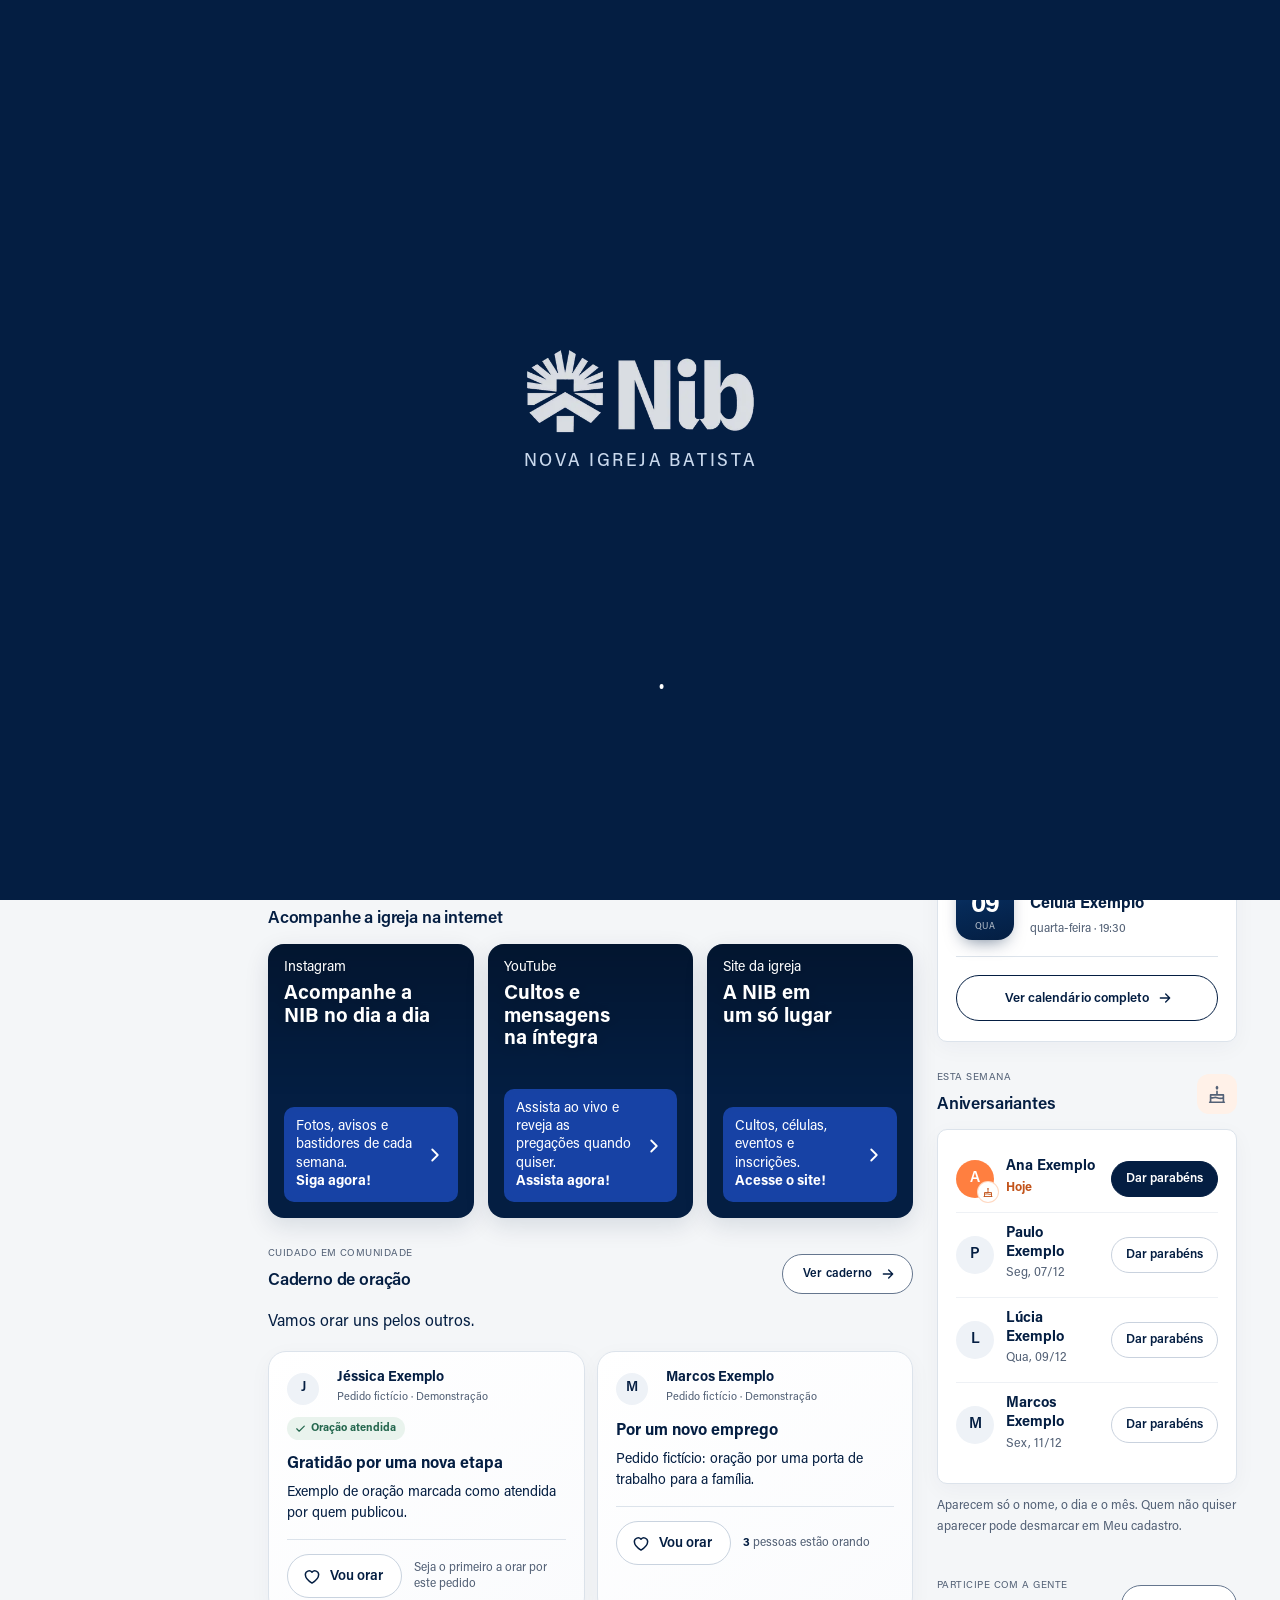
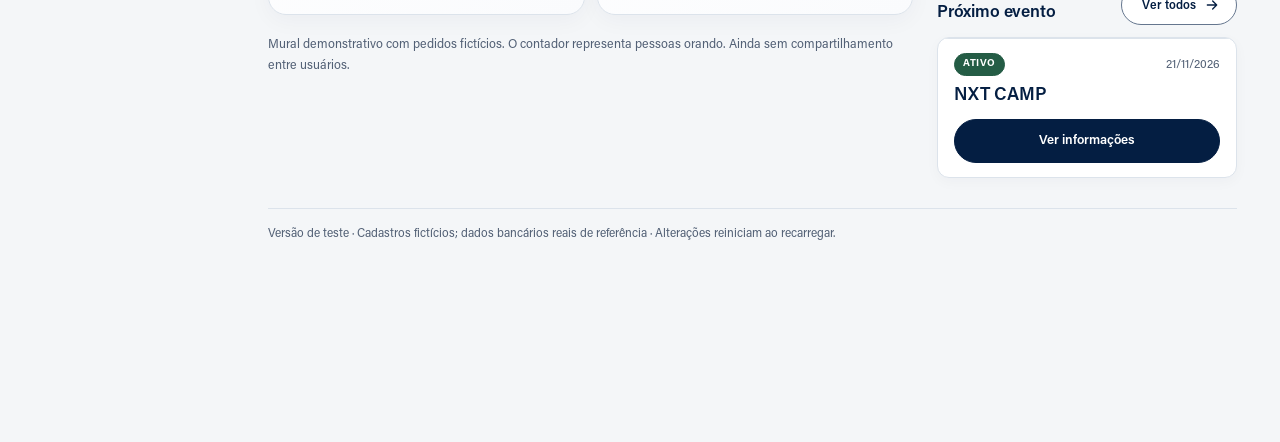
==== aplicativo/index.html @ b8aaffb8 "App v107: popup de aniversário sem rolagem e botão Pular das dicas iniciais Co-Authored-By: Claude O" ====
<!doctype html>
<html lang="pt-BR"><head><meta charset="utf-8"><meta name="viewport" content="width=device-width,initial-scale=1"><meta name="robots" content="noindex,nofollow"><meta name="color-scheme" content="light"><meta name="theme-color" content="#041e42"><link rel="manifest" href="manifest.webmanifest"><link rel="icon" type="image/png" sizes="192x192" href="assets/icons/icon-192.png"><link rel="apple-touch-icon" href="assets/icons/apple-touch-icon.png"><meta name="apple-mobile-web-app-capable" content="yes"><meta name="mobile-web-app-capable" content="yes"><meta name="apple-mobile-web-app-title" content="Nib"><meta name="apple-mobile-web-app-status-bar-style" content="default"><title>Nib · Nova Igreja Batista</title>
<link rel="stylesheet" href="assets/painel-base.css"><link rel="stylesheet" href="assets/resumo-base.css"><link rel="stylesheet" href="assets/refino-mobile-base.css"><link rel="stylesheet" href="assets/layout-mobile-base.css"><link rel="stylesheet" href="assets/navegacao-base.css"><link rel="stylesheet" href="app.css"><link rel="stylesheet" href="install.css"><script src="assets/vendor/qrcode-generator-2.0.4.js" defer></script>
<script src="pix.js" defer></script>
<script src="verses.js" defer></script>
<script src="daily-content.js" defer></script><script src="moderation.js" defer></script><script src="icons.js" defer></script><script src="admin.js" defer></script><script src="site-data.js" defer></script><script src="install.js" defer></script><script src="conta.js" defer></script><script src="app.js" defer></script></head>
<body id="nib-proposta">
<div id="app-splash" class="app-splash" aria-hidden="true"><div class="splash-lockup"><span class="splash-mark"><img class="splash-logo" src="assets/splash-logo.webp" alt="" width="400" height="150"><span class="splash-gleam"><span class="splash-shine"></span></span></span><div class="splash-text"><span class="splash-sub" data-letters>Nova Igreja Batista</span></div></div><svg class="splash-spinner" viewBox="0 0 50 50" aria-hidden="true"><circle cx="25" cy="25" r="20"></circle></svg></div>
<section id="app-auth" class="app-auth" aria-labelledby="auth-title" hidden>
 <div class="auth-hero"><picture><source media="(min-width: 1024px)" srcset="assets/hero-nib.webp" width="2048" height="861"><img class="auth-hero-photo" src="assets/social-instagram.webp" alt="" width="900" height="767"></picture><img class="auth-logo" src="assets/splash-logo-final.webp" alt="Nib" width="400" height="150"><p class="auth-hero-copy"><strong>Nova Igreja Batista</strong><span>A casa de Deus · Ariquemes, RO</span></p></div>
 <div class="auth-sheet">
  <span class="auth-kicker">PLATAFORMA NIB</span>
  <h1 id="auth-title" tabindex="-1">Sua igreja, perto de você.</h1>
  <p class="auth-lead">Entre para acompanhar a agenda, contribuir, encontrar sua célula e orar com a comunidade.</p>
  <div class="auth-tabs" role="tablist" aria-label="Acesso">
   <button type="button" role="tab" id="tab-login" aria-controls="panel-login" aria-selected="true">Entrar</button>
   <button type="button" role="tab" id="tab-signup" aria-controls="panel-signup" aria-selected="false" tabindex="-1">Criar cadastro</button>
  </div>
  <form id="panel-login" class="auth-form" role="tabpanel" aria-labelledby="tab-login" novalidate>
   <label for="login-id">E-mail ou celular</label>
   <input id="login-id" name="login" type="text" inputmode="email" autocomplete="off" placeholder="Seu e-mail ou celular com DDD" aria-required="true">
   <label for="login-pass">Senha</label>
   <div class="auth-pass"><input id="login-pass" name="senha" type="password" autocomplete="off" aria-required="true"><button type="button" class="auth-eye" data-toggle-pass="login-pass" aria-label="Mostrar senha" aria-pressed="false"><svg viewBox="0 0 24 24" fill="none" stroke="currentColor" stroke-width="1.8" stroke-linecap="round" stroke-linejoin="round" aria-hidden="true"><path d="M2 12s3.6-7 10-7 10 7 10 7-3.6 7-10 7S2 12 2 12Z"/><circle cx="12" cy="12" r="3"/></svg></button></div>
   <button type="button" class="auth-link" id="auth-forgot">Esqueci minha senha</button>
   <p class="auth-error" id="login-error" role="alert"></p>
   <button type="submit" class="auth-primary">Entrar</button>
   <div class="auth-or"><span>ou</span></div>
   <button type="button" class="auth-secondary auth-face" id="auth-face"><svg class="face-icon" viewBox="0 0 48 48" fill="none" stroke="currentColor" stroke-width="2.6" stroke-linecap="round" stroke-linejoin="round" aria-hidden="true"><path class="face-corners" d="M6 16V11a5 5 0 0 1 5-5h5 M32 6h5a5 5 0 0 1 5 5v5 M42 32v5a5 5 0 0 1-5 5h-5 M16 42h-5a5 5 0 0 1-5-5v-5"/><path class="face-features" d="M17 18v3 M31 18v3 M24 18v8h-2 M18 32c3.5 3 8.5 3 12 0"/></svg><span>Entrar com Face ID</span></button>
   <button type="button" class="auth-secondary auth-code" id="auth-code">Receber código pelo WhatsApp</button>
  </form>
  <form id="panel-signup" class="auth-form" role="tabpanel" aria-labelledby="tab-signup" novalidate hidden>
   <label for="signup-name">Nome completo</label>
   <input id="signup-name" name="nome" type="text" autocomplete="off" aria-required="true">
   <fieldset class="auth-choice"><legend>Tratamento no app</legend>
    <label><input type="radio" name="sexo" value="f" checked><span>Feminino</span></label>
    <label><input type="radio" name="sexo" value="m"><span>Masculino</span></label>
   </fieldset>
   <label for="signup-phone">Celular com WhatsApp</label>
   <input id="signup-phone" name="celular" type="tel" inputmode="tel" autocomplete="off" placeholder="(69) 9 9999-9999" aria-required="true">
   <label for="signup-email">E-mail</label>
   <input id="signup-email" name="email" type="email" inputmode="email" autocomplete="off" aria-required="true">
   <fieldset class="auth-choice"><legend>Você já faz parte da NIB?</legend>
    <label><input type="radio" name="vinculo" value="membro" checked><span>Membro</span></label>
    <label><input type="radio" name="vinculo" value="frequento"><span>Frequento</span></label>
    <label><input type="radio" name="vinculo" value="visitante"><span>Conhecendo</span></label>
   </fieldset>
   <fieldset class="auth-choice"><legend>Você participa de uma célula?</legend>
    <label><input type="radio" name="tem_celula" value="sim"><span>Sim</span></label>
    <label><input type="radio" name="tem_celula" value="nao" checked><span>Ainda não</span></label>
   </fieldset>
   <div id="signup-cell-wrap" hidden><label for="signup-cell">Qual célula?</label><select id="signup-cell" name="celula" class="auth-select"><option value="">Escolha sua célula</option></select></div>
   <label for="signup-pass">Crie uma senha</label>
   <div class="auth-pass"><input id="signup-pass" name="senha" type="password" autocomplete="off" minlength="8" aria-describedby="signup-pass-hint" aria-required="true"><button type="button" class="auth-eye" data-toggle-pass="signup-pass" aria-label="Mostrar senha" aria-pressed="false"><svg viewBox="0 0 24 24" fill="none" stroke="currentColor" stroke-width="1.8" stroke-linecap="round" stroke-linejoin="round" aria-hidden="true"><path d="M2 12s3.6-7 10-7 10 7 10 7-3.6 7-10 7S2 12 2 12Z"/><circle cx="12" cy="12" r="3"/></svg></button></div>
   <ul class="pass-rules" id="signup-pass-hint" aria-label="A senha precisa ter"><li data-rule="len">Pelo menos 8 caracteres</li><li data-rule="upper">Uma letra maiúscula</li><li data-rule="lower">Uma letra minúscula</li><li data-rule="digit">Um número</li><li data-rule="symbol">Um símbolo, como ! @ # ou $</li></ul>
   <label for="signup-pass2">Repita a senha</label>
   <div class="auth-pass"><input id="signup-pass2" name="senha2" type="password" autocomplete="off" aria-describedby="signup-pass2-hint" aria-required="true"><button type="button" class="auth-eye" data-toggle-pass="signup-pass2" aria-label="Mostrar senha" aria-pressed="false"><svg viewBox="0 0 24 24" fill="none" stroke="currentColor" stroke-width="1.8" stroke-linecap="round" stroke-linejoin="round" aria-hidden="true"><path d="M2 12s3.6-7 10-7 10 7 10 7-3.6 7-10 7S2 12 2 12Z"/><circle cx="12" cy="12" r="3"/></svg></button></div>
   <small class="auth-hint pass-match" id="signup-pass2-hint" aria-live="polite"></small>
   <label class="auth-consent"><input type="checkbox" id="signup-consent" aria-required="true"><span>Li e aceito a <a href="https://novaigrejabatista.com.br/privacidade.html" target="_blank" rel="noopener noreferrer">política de privacidade</a> da igreja.</span></label>
   <p class="auth-error" id="signup-error" role="alert"></p>
   <button type="submit" class="auth-primary">Criar cadastro</button>
  </form>
  <p class="auth-test">Versão de teste: nada do que você digitar é enviado ou guardado. Use dados fictícios.</p>
  <nav class="auth-links" aria-label="Saiba mais"><a href="conheca.html">Conheça o aplicativo</a><button type="button" data-install="1" data-install-show hidden>Instalar no celular</button><a href="https://novaigrejabatista.com.br/" target="_blank" rel="noopener">Site da igreja</a></nav>
 </div>
</section>
<div id="face-offer" class="face-offer" role="dialog" aria-modal="true" aria-labelledby="face-offer-title" hidden><div class="face-offer-sheet"><span class="face-offer-icon"><svg class="face-icon" viewBox="0 0 48 48" fill="none" stroke="currentColor" stroke-width="2.6" stroke-linecap="round" stroke-linejoin="round" aria-hidden="true"><path class="face-corners" d="M6 16V11a5 5 0 0 1 5-5h5 M32 6h5a5 5 0 0 1 5 5v5 M42 32v5a5 5 0 0 1-5 5h-5 M16 42h-5a5 5 0 0 1-5-5v-5"/><path class="face-features" d="M17 18v3 M31 18v3 M24 18v8h-2 M18 32c3.5 3 8.5 3 12 0"/></svg></span><h2 id="face-offer-title">Entrar com Face ID nas próximas vezes?</h2><p>Você entra só olhando para o celular, sem digitar a senha. Seu rosto fica apenas no aparelho: a igreja não recebe nenhuma imagem.</p><button type="button" class="auth-primary" id="face-enable">Ativar Face ID</button><button type="button" class="auth-link face-later" id="face-later">Agora não</button><small class="auth-test">Simulação nesta versão de teste.</small></div></div>
<div id="face-scan" class="face-scan" role="status" aria-live="polite" hidden><div class="face-scan-card"><span class="face-scan-icon"><svg class="face-icon" viewBox="0 0 48 48" fill="none" stroke="currentColor" stroke-width="2.6" stroke-linecap="round" stroke-linejoin="round" aria-hidden="true"><path class="face-corners" d="M6 16V11a5 5 0 0 1 5-5h5 M32 6h5a5 5 0 0 1 5 5v5 M42 32v5a5 5 0 0 1-5 5h-5 M16 42h-5a5 5 0 0 1-5-5v-5"/><path class="face-features" d="M17 18v3 M31 18v3 M24 18v8h-2 M18 32c3.5 3 8.5 3 12 0"/></svg><svg class="face-check" viewBox="0 0 48 48" fill="none" stroke="currentColor" stroke-width="3" stroke-linecap="round" stroke-linejoin="round" aria-hidden="true"><circle cx="24" cy="24" r="19"/><path d="m15.5 24.5 6 6 11-12"/></svg></span><span class="face-scan-text">Face ID</span></div></div>
<div id="app-enter" class="app-enter" aria-hidden="true" hidden><span class="enter-halo"></span><span class="enter-mark"><img class="enter-brasao" src="assets/brasao-branco.webp" alt="" width="271" height="293"><span class="enter-shine"></span></span></div>
<section id="app-onboarding" class="app-onboarding" aria-roledescription="apresentação" aria-label="Conheça o aplicativo" hidden>
 <button type="button" class="onb-skip" id="onb-skip" aria-label="Pular a apresentação e não mostrar novamente"><span>Pular</span><svg viewBox="0 0 24 24" fill="none" stroke="currentColor" stroke-width="2.2" stroke-linecap="round" stroke-linejoin="round" aria-hidden="true"><path d="m9 6 6 6-6 6"/></svg></button>
 <div class="onb-track" id="onb-track">
  <article class="onb-slide" aria-label="1 de 4"><div class="onb-media"><img src="assets/social-instagram.webp" alt="" width="900" height="767"><span class="onb-badge" aria-hidden="true"><svg viewBox="0 0 24 24" fill="none" stroke="currentColor" stroke-width="1.8" stroke-linecap="round" stroke-linejoin="round"><path d="M3 10.5 12 3l9 7.5V21H3z"/><path d="M9 21v-6h6v6"/></svg></span></div><div class="onb-copy"><span class="onb-step">Boas-vindas, <b data-member-first>Jéssica</b></span><h2>Sua igreja na palma da mão</h2><p>Na inicial você encontra a palavra do dia, a agenda e os atalhos para tudo o que precisa.</p></div></article>
  <article class="onb-slide" aria-label="2 de 4"><div class="onb-media"><img src="assets/social-youtube.webp" alt="" width="900" height="767"><span class="onb-badge" aria-hidden="true"><svg viewBox="0 0 24 24" fill="none" stroke="currentColor" stroke-width="1.8" stroke-linecap="round" stroke-linejoin="round"><rect x="3" y="4.5" width="18" height="16" rx="2"/><path d="M3 9.5h18M8 2.5v4M16 2.5v4"/></svg></span></div><div class="onb-copy"><span class="onb-step">Agenda e eventos</span><h2>Nunca perca um encontro</h2><p>Veja cultos, escola bíblica e eventos no calendário e veja as inscrições abertas.</p></div></article>
  <article class="onb-slide" aria-label="3 de 4"><div class="onb-media"><img src="assets/hero-nib.webp" alt="" width="2048" height="861"><span class="onb-badge" aria-hidden="true"><svg viewBox="0 0 24 24" fill="none" stroke="currentColor" stroke-width="1.8" stroke-linecap="round" stroke-linejoin="round"><path d="M12 20.5s-7.5-4.6-9.2-9.6C1.6 7.2 4 4 7.3 4c2 0 3.5 1.1 4.7 2.7C13.2 5.1 14.7 4 16.7 4 20 4 22.4 7.2 21.2 10.9c-1.7 5-9.2 9.6-9.2 9.6Z"/></svg></span></div><div class="onb-copy"><span class="onb-step">Generosidade</span><h2>Contribua com praticidade</h2><p>Dízimos e ofertas com os dados oficiais da igreja, sempre à mão quando você precisar.</p></div></article>
  <article class="onb-slide" aria-label="4 de 4"><div class="onb-media"><img src="assets/social-site.webp" alt="" width="900" height="767"><span class="onb-badge" aria-hidden="true"><svg viewBox="0 0 24 24" fill="none" stroke="currentColor" stroke-width="1.8" stroke-linecap="round" stroke-linejoin="round"><circle cx="9" cy="8" r="3.2"/><circle cx="17" cy="9.5" r="2.5"/><path d="M3 20c.6-3.4 3-5.5 6-5.5s5.4 2.1 6 5.5M15 15.2c2.6-.4 5 1.3 6 4.8"/></svg></span></div><div class="onb-copy"><span class="onb-step">Células</span><h2>Caminhe em comunidade</h2><p>Encontre uma célula perto de você e fale com o líder pelo WhatsApp.</p></div></article>
 </div>
 <div class="onb-footer"><div class="onb-dots" id="onb-dots" aria-hidden="true"><span class="is-active"></span><span></span><span></span><span></span></div><button type="button" class="auth-primary onb-next" id="onb-next">Próximo</button></div>
</section>
<header><a class="brand" href="#inicio" data-view="inicio"><img class="brand-logo" src="assets/logo.svg" alt="Nova Igreja Batista" width="100" height="42"><span>Nova Igreja Batista<time id="header-date" class="header-date"></time></span></a><div class="header-right"><span class="workspace" id="account">Jéssica Exemplo · Membro</span><details class="test-options"><summary class="site-link"><span class="test-label-desktop">Versão de teste</span><span class="test-label-mobile">Teste</span></summary><div class="test-options-panel"><strong>Ambiente demonstrativo</strong><p>Cadastros fictícios. Dados bancários públicos da igreja são reais e aparecem identificados. Sem inscrições ou pagamentos pelo aplicativo.</p><label for="demo-context">Testar experiência</label><select id="demo-context" autocomplete="off"><option value="membro">Membro</option><option value="secretaria">Secretaria da igreja</option><option value="pastoral">Liderança Pastoral</option><option value="tesouraria">Tesouraria</option></select><p class="note">Este seletor não é autenticação ou controle de acesso.</p><label class="test-toggle"><input type="checkbox" id="simulate-service"> Simular dia de culto (check-in aberto)</label><label class="test-toggle"><input type="checkbox" id="simulate-birthday"> Simular meu aniversário</label><button type="button" class="site-link replay-flow" id="replay-flow">Ver login e orientação de novo</button></div></details></div><div class="mobile-header-actions"><button type="button" class="header-icon" id="header-notices" aria-haspopup="dialog" aria-controls="notices-dialog" aria-label="Avisos da igreja"><svg viewBox="0 0 24 24" fill="none" stroke="currentColor" stroke-width="1.8" stroke-linecap="round" stroke-linejoin="round" aria-hidden="true"><path d="M18 8a6 6 0 0 0-12 0c0 7-3 7-3 9h18c0-2-3-2-3-9 M10 21h4"/></svg></button><button type="button" id="header-menu" class="header-icon" aria-label="Abrir menu" aria-controls="mobile-drawer" aria-expanded="false"><svg viewBox="0 0 24 24" fill="none" stroke="currentColor" stroke-width="1.8" stroke-linecap="round" aria-hidden="true"><path d="M4 6h16 M4 12h16 M4 18h16"/></svg></button></div></header>
<dialog id="mobile-drawer" aria-labelledby="drawer-title"><div class="drawer-heading"><div class="menu-brand"><img src="assets/logo.svg" alt="Nova Igreja Batista" width="72" height="34"><div><h2 id="drawer-title">Menu</h2><p>Sua conta e sua vida na igreja</p></div></div><button type="button" id="drawer-close" aria-label="Fechar menu"><svg class="back-arrow" viewBox="0 0 24 24" fill="none" stroke="currentColor" stroke-width="2" stroke-linecap="round" stroke-linejoin="round" aria-hidden="true"><path d="M19 12H5 M11 6l-6 6 6 6"/></svg><span>Voltar</span></button></div><div id="menu-profile"></div><nav id="mobile-navigation" aria-label="Navegação no celular"></nav><button type="button" class="logout-btn" data-logout="1"><svg viewBox="0 0 24 24" fill="none" stroke="currentColor" stroke-width="1.8" stroke-linecap="round" stroke-linejoin="round" aria-hidden="true"><path d="M15 4h3a2 2 0 0 1 2 2v12a2 2 0 0 1-2 2h-3 M10 16l-4-4 4-4 M6 12h10"/></svg><span>Sair da conta</span></button><div class="drawer-test"><label for="demo-context-mobile">Experiência de teste</label><select id="demo-context-mobile"><option value="membro">Membro</option><option value="secretaria">Secretaria da igreja</option><option value="pastoral">Liderança Pastoral</option><option value="tesouraria">Tesouraria</option></select><label class="test-toggle"><input type="checkbox" id="simulate-birthday-mobile"> Simular meu aniversário</label><p>Perfis demonstrativos, sem autenticação real.</p></div></dialog>
<div class="layout"><aside><button class="nib-sidebar-toggle" id="sidebar-toggle" type="button" aria-controls="navigation" aria-expanded="true" aria-label="Recolher menu lateral"></button><div class="sidebar-label">PLATAFORMA NIB</div><nav id="navigation" aria-label="Navegação principal"></nav><p class="aside-note">Um só lugar para caminhar com a sua igreja.</p><div class="sidebar-bottom"><span>Nova Igreja Batista</span><small>Aplicativo em desenvolvimento</small></div><button type="button" class="logout-btn is-side" data-logout="1"><svg viewBox="0 0 24 24" fill="none" stroke="currentColor" stroke-width="1.8" stroke-linecap="round" stroke-linejoin="round" aria-hidden="true"><path d="M15 4h3a2 2 0 0 1 2 2v12a2 2 0 0 1-2 2h-3 M10 16l-4-4 4-4 M6 12h10"/></svg><span>Sair da conta</span></button></aside>
<main id="main"><nav class="mobile-backbar" id="mobile-return" aria-label="Retornar" hidden><a id="mobile-back" data-back href="#inicio"><svg class="back-arrow" viewBox="0 0 24 24" fill="none" stroke="currentColor" stroke-width="2" stroke-linecap="round" stroke-linejoin="round" aria-hidden="true"><path d="M19 12H5 M11 6l-6 6 6 6"/></svg><span>Voltar</span></a></nav><span class="eyebrow" id="eyebrow">BOAS-VINDAS</span><h1 id="heading" tabindex="-1">Sua igreja, perto de você.</h1><p class="lead" id="description">Seu cadastro, encontros e próximos passos na comunidade.</p><div id="content"></div><p id="feedback" class="message" role="status" aria-live="polite" aria-atomic="true"></p><p id="sr-status" class="sr-only" role="status" aria-live="polite" aria-atomic="true"></p><p class="preview-note">Versão de teste · Cadastros fictícios; dados bancários reais de referência · Alterações reiniciam ao recarregar.</p></main></div><nav id="bottom-nav" class="bottom-bar" aria-label="Acessos do membro" hidden></nav><dialog id="notices-dialog" aria-labelledby="notices-title"><div class="popup-heading"><span class="popup-kicker">PLATAFORMA NIB</span><button type="button" id="notices-close" class="popup-close" aria-label="Fechar notificações"><svg viewBox="0 0 24 24" fill="none" stroke="currentColor" stroke-width="1.8" stroke-linecap="round" aria-hidden="true"><path d="m6 6 12 12 M18 6 6 18"/></svg></button><h2 id="notices-title">Notificações</h2><p>Avisos da igreja e o que acontece com os seus pedidos.</p></div><div class="notices-empty"><div class="notices-symbol" aria-hidden="true"><svg viewBox="0 0 24 24" fill="none" stroke="currentColor" stroke-width="1.8" stroke-linecap="round" stroke-linejoin="round"><path d="M18 8a6 6 0 0 0-12 0c0 7-3 7-3 9h18c0-2-3-2-3-9 M10 21h4"/></svg></div><h3>Tudo em dia por aqui</h3><p>Quando a igreja publicar um aviso ou responder a um pedido seu, ele aparece aqui.</p></div><div class="popup-actions"><button type="button" data-view="informacoes">Ver informações da igreja</button></div></dialog></body></html>
---- aplicativo/assets/painel-base.css ----
:root{--navy:#041e42;--ivory:#f5f3eb;--muted:#69778a;--line:#dce2e8;--orange:#e96839;--green:#24674e}*{box-sizing:border-box}body{margin:0;color:var(--navy);background:#f4f6f8;font:15px/1.55 system-ui,-apple-system,Segoe UI,sans-serif}a{color:inherit;text-underline-offset:4px}header{background:var(--navy);color:white;padding:22px 5%;display:flex;justify-content:space-between;gap:20px;align-items:center}header>a{font-size:14px;text-decoration:none}.brand{display:flex;align-items:center;gap:16px;font-weight:650;font-size:19px}.brand small{display:block;font-size:11px;font-weight:400;opacity:.7}.mark{border:1px solid #ffffff60;border-radius:12px;padding:9px;font-weight:800;letter-spacing:-2px}.layout{display:grid;grid-template-columns:230px minmax(0,1fr);max-width:1560px;margin:auto;min-height:80vh}aside{padding:38px 22px;border-right:1px solid var(--line)}nav a{text-decoration:none}aside nav{display:grid;gap:7px;margin-top:20px}aside nav a{padding:12px;border-radius:9px;font-size:14px}aside nav a:hover,aside nav a.selected{background:#e3e9f0}.eyebrow{font-size:10px;letter-spacing:.18em;font-weight:800;color:var(--orange)}.aside-note{color:var(--muted);font-size:12px;margin:45px 12px 20px}.quiet{border:0;background:none;color:var(--muted);padding:12px;cursor:pointer}main{padding:35px 5% 60px;min-width:0}.breadcrumb{color:var(--muted);font-size:12px;margin-bottom:30px}.breadcrumb a{text-decoration:none}h1{font-size:clamp(27px,3vw,39px);line-height:1.15;letter-spacing:-.04em;margin:10px 0 15px}h2{font-size:20px;letter-spacing:-.02em;margin:16px 0 10px}.lead{color:var(--muted);max-width:640px;margin-bottom:33px}.cards{display:grid;grid-template-columns:repeat(auto-fit,minmax(min(100%,260px),1fr));gap:19px}.event,.panel,.registration{background:white;border:1px solid var(--line);border-radius:17px;padding:25px}.event{display:flex;flex-direction:column;border-top:4px solid var(--navy)}.event p{color:var(--muted);font-size:14px;flex:1}.event-top{display:flex;justify-content:space-between;align-items:center;gap:8px}.tag{display:inline-block;font-size:10px;text-transform:uppercase;letter-spacing:.06em;background:#fff1e8;color:#93502b;border-radius:20px;padding:5px 9px;font-weight:700}.tag.ok{color:var(--green);background:#e6f3ec}.event-date{font-size:11px;color:var(--muted)}.button{display:inline-flex;justify-content:center;align-items:center;text-align:center;gap:6px;min-height:43px;padding:10px 15px;border:1px solid var(--line);border-radius:9px;background:white;color:var(--navy);font:600 13px/1.4 system-ui;text-decoration:none;cursor:pointer}.button:hover{background:var(--ivory)}.primary{background:var(--navy);color:white;border-color:var(--navy)}.primary:hover{background:#123962}.event .button{align-self:flex-start;margin-top:15px}.note{color:var(--muted);font-size:12px;margin-top:24px}.panel{margin-top:24px}.login{max-width:470px}.login p{color:var(--muted)}label{display:block;font-size:13px;margin:15px 0 7px}input,select{width:100%;min-height:44px;border:1px solid #b9c5d1;border-radius:8px;background:white;padding:10px;font:inherit;color:var(--navy)}input:focus,select:focus,button:focus-visible,a:focus-visible{outline:3px solid #8cb7dc;outline-offset:2px}input[type=checkbox]{width:auto;min-height:0}.login button{width:100%;margin-top:20px}.title-row{display:flex;align-items:center;justify-content:space-between;gap:20px;flex-wrap:wrap}.stats{display:grid;grid-template-columns:repeat(4,minmax(0,1fr));gap:12px;margin:25px 0}.stats>div{padding:20px 14px;background:#fff;border:1px solid var(--line);border-radius:12px;min-width:0}.stats strong{display:block;font-size:clamp(20px,2.1vw,30px);letter-spacing:-.05em;overflow-wrap:anywhere}.stats span{font-size:12px;color:var(--muted)}.tabs{display:flex;gap:20px;flex-wrap:wrap;border-bottom:1px solid var(--line);margin:30px 0 25px}.tabs a{padding:10px 0;font-size:13px}.tabs .selected{border-bottom:3px solid var(--orange);font-weight:700}.search{display:flex;gap:10px;flex-wrap:wrap}.search input{flex:1;min-width:180px}.search select{width:auto;max-width:100%}.registrations{display:grid;gap:13px}.registration{display:grid;grid-template-columns:minmax(0,1.2fr) minmax(0,1fr) minmax(0,1fr);gap:20px;font-size:13px;overflow-wrap:anywhere}.registration h2{font-size:19px;margin:8px 0}.registration p{margin:7px 0}.protocol{font-size:11px;letter-spacing:.04em;color:var(--muted)}.payment strong{font-size:20px}.actions form{margin:0}.actions details{margin-top:18px}.actions summary,.password summary{cursor:pointer;font-size:12px}.delete{border-top:1px solid var(--line);padding-top:10px}.delete label{font-size:11px}.danger{color:#9a352e;border-color:#d9afa9}.password{max-width:550px}.password button{margin-top:15px}dt{color:var(--muted);margin-top:10px}dd{margin:0}.message{padding:15px;border-radius:10px;background:#fff0ec;border:1px solid #e8b5a8;color:#863d30}.success{background:#e9f5ef;border-color:#a7d6be;color:var(--green)}.empty{padding:30px;color:var(--muted);border:1px dashed var(--line);border-radius:14px}footer{padding:22px;text-align:center;font-size:11px;color:var(--muted);border-top:1px solid var(--line)}.sr-only{position:absolute;width:1px;height:1px;overflow:hidden;clip:rect(0,0,0,0)}@media(max-width:900px){.layout{grid-template-columns:1fr}aside{padding:18px 5%;border-right:0;border-bottom:1px solid var(--line)}aside>.eyebrow,.aside-note{display:none}aside nav{display:flex;flex-wrap:wrap;margin:0;gap:4px}aside nav a{font-size:12px;padding:9px}aside form{margin-top:6px}.quiet{font-size:11px;padding:4px 9px}.registration{grid-template-columns:1fr 1fr}.actions{grid-column:1/-1}.stats{grid-template-columns:repeat(2,minmax(0,1fr))}}@media(max-width:520px){header{padding:17px 5%}.brand{font-size:16px;gap:10px}header>a:last-child{font-size:11px}main{padding-top:22px}.registration{grid-template-columns:1fr;padding:19px}.actions{grid-column:auto}.event,.panel{padding:21px}.search .button{flex:1}.search select{width:100%}.stats>div{padding:15px}.tabs{gap:15px}.tabs a{font-size:12px}}
/* Interface 1.1 — densidade, hierarquia e navegação */
:root{--muted:#5b6b7d;--line:#e1e7ee;--orange:#c94b23}body{background:#f5f7fa;font-size:14px}header{height:82px;background:#fff;color:var(--navy);padding:14px 32px;border-bottom:1px solid var(--line)}.brand{gap:20px;font-size:18px}.brand-logo{width:102px;height:44px;object-fit:contain}.brand>span{padding-left:20px;border-left:1px solid var(--line)}.brand small{font-size:11px;color:var(--muted);opacity:1}.header-right{display:flex;align-items:center;gap:26px}.workspace{font-size:12px;color:var(--muted)}.site-link{font-size:12px;border:1px solid var(--line);border-radius:8px;padding:9px 13px;text-decoration:none}.layout{max-width:none;grid-template-columns:235px minmax(0,1fr);min-height:calc(100vh - 130px)}aside{background:var(--navy);color:#e9f0f8;padding:32px 18px;border:0;display:flex;flex-direction:column}.sidebar-label{font-size:9px;letter-spacing:.15em;font-weight:650;color:#a4b8d1;margin:0 13px 17px}aside nav{margin:0;gap:6px}aside nav a{display:flex;align-items:center;gap:12px;padding:12px 14px;font-size:13px;color:#cbd8e9;border:1px solid transparent}aside svg,.button svg{width:18px;height:18px;flex-shrink:0}aside nav a:hover,aside nav a.selected{background:#ffffff12;border-color:#ffffff16;color:white}aside nav a.selected{box-shadow:inset 3px 0 #f29261}.sidebar-events{border-top:1px solid #ffffff1c;padding-top:28px;margin-top:28px}.sidebar-events .sidebar-label{margin-bottom:12px}.sidebar-events>a{display:flex;align-items:center;gap:11px;padding:10px 13px;font-size:12px;text-decoration:none;color:#becce0;border-radius:7px}.sidebar-events>a:hover,.sidebar-events>a.current{background:#ffffff0b;color:#fff}.nav-dot{width:7px;height:7px;display:inline-block;border-radius:50%;background:#91bb9d}.nav-dot.mulheres-virtuosas{background:#e5a0b9}.nav-dot.nxt-camp{background:#e8b26c}.aside-note{margin:35px 13px 20px;font-size:11px;color:#a4b8d1;max-width:150px}aside>form{margin-top:auto;padding-top:24px}.quiet{color:#cbd8e9;display:flex;align-items:center;gap:10px;font-size:12px}.quiet:hover{color:#fff}main{max-width:1480px;width:100%;padding:27px 38px 50px;margin:0 auto}.breadcrumb{margin-bottom:25px;font-size:11px}.eyebrow{letter-spacing:.12em;font-size:10px}h1{font-size:clamp(26px,2.4vw,34px);margin:8px 0 10px;letter-spacing:-.035em}.lead{font-size:14px;margin:0 0 27px;color:#5b6b7d}.overview-strip{display:grid;grid-template-columns:repeat(3,minmax(0,1fr));background:#fff;border:1px solid var(--line);border-radius:13px;padding:19px 0;margin-bottom:30px;max-width:850px}.overview-strip>div{display:flex;align-items:center;gap:14px;padding:0 25px}.overview-strip>div+div{border-left:1px solid var(--line)}.overview-strip strong{font-size:27px;font-weight:700;line-height:1}.overview-strip span{font-size:12px;color:var(--muted);max-width:100px}.section-heading{display:flex;justify-content:space-between;align-items:center;gap:15px;margin:12px 0 15px}.section-heading h2{font-size:17px;margin:0}.section-heading>span{font-size:11px;color:var(--muted)}.cards{gap:20px;grid-template-columns:repeat(3,minmax(0,1fr))}.event{padding:0;border:1px solid var(--line);border-radius:14px;overflow:hidden;transition:box-shadow .2s,border-color .2s}.event:hover{box-shadow:0 8px 25px #041e4210;border-color:#b6c5d5}.event-cover{height:150px;overflow:hidden;background:#e8edf4}.event-cover>img{width:100%;height:100%;object-fit:cover;display:block}.event-mulheres-virtuosas .event-cover>img{object-position:center 40%}.event-nxt-camp .event-cover>img{object-position:center}.event-content{padding:21px;display:flex;flex:1;flex-direction:column}.event h2{font-size:20px;margin:16px 0 7px}.event p{font-size:12px;line-height:1.7;margin:0 0 12px;color:#5b6b7d}.event-top{align-items:center;gap:8px;flex-wrap:wrap}.event-date{font-size:10px}.tag{font-size:9px;letter-spacing:.04em;padding:4px 8px}.event .button{margin-top:13px;justify-content:space-between;align-self:stretch;padding:11px 14px}.button{font-size:12px;min-height:40px;border-radius:8px;padding:9px 13px}.dna-art{height:100%;display:flex;flex-direction:column;justify-content:center;align-items:center;background:#e6eee8;color:#244b3d;position:relative;overflow:hidden}.dna-art:before,.dna-art:after{content:'';position:absolute;border:1px solid #244b3d18;width:210px;height:210px;border-radius:50%;right:-70px;top:-70px}.dna-art:after{right:auto;left:-90px;top:25px}.dna-art>span{font-size:10px;letter-spacing:.35em;z-index:1}.dna-art>strong{font-size:51px;letter-spacing:-.06em;line-height:1.1;z-index:1}.dna-art>small{font-size:9px;letter-spacing:.08em;z-index:1;margin-top:7px}.stats{gap:15px;margin:24px 0 27px}.stats>div{padding:19px 20px;position:relative;box-shadow:0 2px 4px #041e4203;border-radius:11px;border-top:3px solid #9fb1c5}.stats strong{font-size:29px;line-height:1.2;margin-bottom:6px}.stats span{font-size:12px}.stats .stat-reviewed{border-top-color:#4c8b69}.stats .stat-reviewed strong,.stats .stat-money strong{color:#256448}.stats .stat-pending{border-top-color:#d99b4a}.stats .stat-pending strong{color:#9b631c}.stats .stat-money{border-top-color:#4c8b69}.tabs{margin:20px 0;background:#e9eef4;border:1px solid #e2e8ee;border-radius:10px;padding:4px;gap:3px;width:fit-content;max-width:100%}.tabs a{padding:8px 14px;font-size:12px;border-radius:7px;color:#5b6b7d}.tabs .selected{border:0;background:#fff;color:var(--navy);box-shadow:0 1px 4px #041e4212;font-weight:650}.search{background:#fff;padding:14px;border:1px solid var(--line);border-radius:11px;gap:9px}.search input,.search select{font-size:12px;min-height:40px}.search input{min-width:150px}.search select{max-width:190px}.note{font-size:11px;margin-top:17px}.list-heading{display:grid;grid-template-columns:minmax(0,1.2fr) minmax(0,1fr) minmax(0,.9fr);gap:22px;padding:12px 20px 8px;font-size:10px;text-transform:uppercase;letter-spacing:.07em;color:var(--muted)}.registrations{gap:0;border:1px solid var(--line);border-radius:12px;background:#fff;overflow:hidden}.registration{border:0;border-radius:0;border-bottom:1px solid var(--line);padding:18px 20px;gap:22px;grid-template-columns:minmax(0,1.2fr) minmax(0,1fr) minmax(0,.9fr);font-size:12px;background:transparent}.registration:last-child{border-bottom:0}.registration:hover{background:#fbfcfe}.registration h2{font-size:15px;font-weight:650;line-height:1.4;margin:6px 0 3px}.registration p{margin:4px 0}.protocol{font-size:10px}.payment strong{font-size:18px}.payment>p{font-size:11px;color:#5b6b7d}.payment>a{font-size:11px;display:inline-block;margin-top:5px;color:#31577c}.actions .button{font-size:11px;min-height:36px;padding:8px 11px}.actions details{margin-top:11px}.actions summary{font-size:11px;color:var(--muted)}.registration .note{font-size:10px}.empty{border:0;border-radius:0;font-size:13px;padding:30px 20px}.panel{border-radius:12px;padding:23px}.event-settings h2{font-size:15px;margin-top:0}.event-settings .note{margin-top:8px}.event-settings .button{font-size:11px}.password{max-width:none;padding:17px 23px}.password form{max-width:440px}.password summary{font-size:12px}.login{margin:30px auto;box-shadow:0 6px 25px #041e4206}.login h2{font-size:20px}.login p{font-size:13px}.login label{font-size:12px}.login input{min-height:46px}footer{padding:14px;font-size:10px;background:#fff}footer span{padding:0 6px}.title-row .button{font-size:11px}.message{font-size:13px}.button:disabled{opacity:.5;cursor:not-allowed}
@media(min-width:1700px){main{padding-left:48px;padding-right:48px}.event-cover{height:175px}}@media(max-width:1150px){.layout{grid-template-columns:205px minmax(0,1fr)}main{padding-left:24px;padding-right:24px}.cards{grid-template-columns:repeat(2,minmax(0,1fr))}.stats>div{padding:16px}.stats strong{font-size:24px}.registration,.list-heading{grid-template-columns:minmax(0,1.2fr) minmax(0,1fr)}.list-heading>span:last-child{display:none}.actions{grid-column:1/-1;display:flex;align-items:flex-start;justify-content:space-between;gap:16px}.actions details{margin-top:0;max-width:55%}}
@media(max-width:800px){header{height:72px;padding:12px 20px}.brand-logo{width:80px;height:37px}.brand{gap:13px;font-size:16px}.brand>span{padding-left:13px}.brand small{font-size:9px}.workspace{display:none}.layout{display:block}.sidebar-label,.sidebar-events,.aside-note{display:none}aside{padding:12px 18px;display:block}aside nav{display:flex;flex-wrap:wrap;gap:4px}aside nav a{font-size:11px;padding:9px 10px}aside nav svg{width:15px;height:15px}aside>form{padding:0;margin:8px 0 0}.quiet{font-size:10px;padding:4px 10px}.quiet svg{width:14px;height:14px}main{padding:24px 20px 38px}.breadcrumb{margin-bottom:20px}.stats{grid-template-columns:repeat(2,minmax(0,1fr));gap:10px}.overview-strip>div{padding:0 15px;gap:9px}.overview-strip strong{font-size:25px}.overview-strip span{font-size:10px}.list-heading{grid-template-columns:1.2fr 1fr}.event-cover{height:155px}.cards{gap:14px}.stats strong{font-size:27px}.title-row{gap:12px}.header-right{gap:0}.site-link{font-size:10px}}
@media(max-width:520px){header{padding-left:16px;padding-right:16px}.brand-logo{width:67px}.brand{font-size:14px;gap:10px}.brand>span{padding-left:10px}.brand small{font-size:8px}.site-link{padding:8px;font-size:9px}.cards{grid-template-columns:1fr}.event-cover{height:165px}.overview-strip{padding:15px 0;margin-bottom:25px}.overview-strip>div{display:block;text-align:center;padding:0 9px}.overview-strip strong{display:block;margin-bottom:5px;font-size:25px}.overview-strip span{display:block;margin:auto;font-size:9px;max-width:80px}.section-heading>span{display:none}main{padding-left:16px;padding-right:16px}.tabs{width:100%;gap:2px}.tabs a{font-size:10px;padding:8px 7px;flex:1;text-align:center}.search{padding:11px}.search input{flex-basis:100%;min-width:0}.search select{max-width:none;width:100%}.list-heading{display:none}.registration{grid-template-columns:1fr;padding:18px 16px;gap:14px}.actions{grid-column:auto;display:block}.actions details{max-width:none;margin-top:13px}.payment{border-left:2px solid #e2e8ef;padding-left:12px}.registration h2{font-size:16px}.actions .button{min-height:40px}.event-content{padding:20px}.stats strong{font-size:25px}.stats>div{padding:15px}.stats span{font-size:11px}.title-row .button{padding:8px 10px}.login{margin-top:20px}.panel{padding:19px}.password{padding:17px 19px}}
@media(prefers-reduced-motion:reduce){.event{transition:none}}

/* Fontes já presentes no site, sem Google Fonts ou novos arquivos. */
@font-face{font-family:"NIB Acumin Mobile";src:url("/fonts/NIB-Acumin-Regular-Mobile-v124.woff2") format("woff2");font-style:normal;font-weight:400;font-display:swap}
@font-face{font-family:"NIB Acumin Mobile";src:url("/fonts/NIB-Acumin-Medium-Mobile-v124.woff2") format("woff2");font-style:normal;font-weight:500;font-display:swap}
@font-face{font-family:"NIB Acumin Mobile";src:url("/fonts/NIB-Acumin-Semibold-Mobile-v124.woff2") format("woff2");font-style:normal;font-weight:600;font-display:swap}
@font-face{font-family:"NIB Acumin Mobile";src:url("/fonts/NIB-Acumin-Bold-Mobile-v124.woff2") format("woff2");font-style:normal;font-weight:700;font-display:swap}
@font-face{font-family:"NIB Acumin Mobile";src:url("/fonts/NIB-Acumin-Black-Mobile-v124.woff2") format("woff2");font-style:normal;font-weight:800;font-display:swap}
/* Padrões NIB 1.2 — site principal, títulos, textos e ações */
:root{--nib-font:system-ui,-apple-system,"Segoe UI",sans-serif;--ivory:#ebebdf;--nib-orange:#ff7f40;--nib-title:clamp(2rem,2.7vw,2.65rem);--nib-text:1rem;--nib-small:.875rem;--nib-caption:.75rem}body{font-family:var(--nib-font);font-size:var(--nib-text);line-height:1.6;-webkit-font-smoothing:antialiased}button,input,select,textarea{font-family:inherit}h1,h2,h3,strong,b,.button{font-family:inherit}h1{font-size:var(--nib-title);font-weight:700;line-height:1.14;letter-spacing:-.025em;margin:9px 0 13px}h2{font-weight:600;line-height:1.3;letter-spacing:-.01em}.lead{font-size:1rem;line-height:1.65;max-width:62ch;color:#536176;margin-bottom:29px}.eyebrow{font-size:.75rem;font-weight:600;letter-spacing:.18em;color:#a8401c}.breadcrumb{font-size:.8125rem;line-height:1.5}.brand{font-weight:600;font-size:1.125rem}.brand small{font-size:.75rem}.workspace,.site-link{font-size:.8125rem}.sidebar-label{font-size:.6875rem;font-weight:600;letter-spacing:.15em}.sidebar-events>a{font-size:.875rem;line-height:1.45;padding-top:11px;padding-bottom:11px}aside nav a{font-size:.875rem;font-weight:500;line-height:1.4;min-height:48px}aside nav a.selected{font-weight:600}aside nav svg{width:19px;height:19px}.aside-note{font-size:.8125rem;line-height:1.65;max-width:175px}.quiet{font-family:inherit;font-size:.875rem;min-height:44px}.section-heading h2{font-size:1.125rem;font-weight:600}.section-heading>span{font-size:.8125rem}.overview-strip{max-width:none;padding:23px 0}.overview-strip strong{font-size:2rem;font-weight:600;font-variant-numeric:tabular-nums}.overview-strip span{font-size:.875rem;line-height:1.5;max-width:135px}.event h2{font-size:1.4rem;line-height:1.25;font-weight:600;margin:18px 0 11px}.event p{font-size:.9375rem;line-height:1.65;margin-bottom:18px;color:#536176}.event-content{padding:24px}.event-date{font-size:.8125rem}.tag{font-family:inherit;font-size:.6875rem;font-weight:600;letter-spacing:.055em;padding:5px 10px;line-height:1.4}.dna-art>strong{font-weight:700;letter-spacing:-.04em}.dna-art>small{font-size:.6875rem}.dna-art>span{font-size:.75rem}.note{font-size:.8125rem;line-height:1.65}.stats strong{font-size:2.125rem;font-weight:600;letter-spacing:-.025em;font-variant-numeric:tabular-nums}.stats span{font-size:.875rem}.stats>div{padding:21px}.tabs a{font-family:inherit;font-size:.875rem;font-weight:500;line-height:1.4;padding:11px 18px}.tabs .selected{font-weight:600}.search input,.search select{font-size:.9375rem;min-height:46px;padding:11px 13px}.search{align-items:center;padding:16px}.list-heading{font-size:.75rem;font-weight:600;letter-spacing:.09em;padding:14px 22px 10px}.registration{font-size:.9375rem;padding:22px;gap:24px;line-height:1.55}.registration h2{font-size:1.125rem;line-height:1.4;font-weight:600;letter-spacing:-.01em;margin-top:9px}.registration p{margin:6px 0}.protocol{font-size:.75rem;letter-spacing:.04em}.payment strong{font-size:1.35rem;font-weight:600;font-variant-numeric:tabular-nums}.payment>p{font-size:.875rem;color:#536176}.registration .note{font-size:.8125rem}.actions summary,.password summary{font-size:.875rem;line-height:1.5;padding:7px 0}.actions details{margin-top:12px}.delete label{font-size:.8125rem;line-height:1.6}.delete input[type=checkbox]{accent-color:var(--navy);width:16px;height:16px;vertical-align:middle}.event-settings h2{font-size:1.0625rem;font-weight:600}.event-settings .note{font-size:.875rem}.panel p,.login p{font-size:.9375rem}.login h2{font-size:1.4rem}.login label,label{font-size:.875rem;font-weight:600}.login input,.password input{font-size:1rem;min-height:48px}footer{font-size:.75rem}.message{font-size:.9375rem;line-height:1.6}
/* Ações principais: cápsula azul, semibold e interação marfim. */
.button,.event .button,.actions .button,.event-settings .button,.title-row .button,.site-link{font-family:inherit;font-size:.875rem;font-weight:600;line-height:1.35;letter-spacing:.005em;text-transform:none;border-radius:999px;min-height:46px;padding:12px 21px;border:1px solid rgba(4,30,66,.25);display:inline-flex;align-items:center;justify-content:center;gap:9px;background:#fff;color:var(--navy);text-decoration:none;transition:background-color .2s,color .2s,border-color .2s,box-shadow .2s;touch-action:manipulation}.button.primary,.event .button.primary{background:var(--navy);border-color:var(--navy);color:#fff;box-shadow:inset 0 1px 0 #ffffff12,0 5px 14px -10px #041e4255}.button:hover,.button:active,.event .button:hover,.actions .button:hover,.event-settings .button:hover,.title-row .button:hover,.site-link:hover{background:var(--ivory);border-color:var(--ivory);color:var(--navy);box-shadow:0 5px 15px -10px #041e4245}.button:focus-visible,.site-link:focus-visible,.review-switch:focus-visible,.receipt-action:focus-visible,summary:focus-visible{outline:3px solid var(--nib-orange);outline-offset:4px}.event .button{justify-content:space-between;min-height:50px;padding:13px 21px;margin-top:14px}.button svg,.receipt-action svg{height:18px;width:18px;flex-shrink:0}.button .action-arrow,.event .button svg{transition:transform .2s}.event .button:hover svg{transform:translateX(3px)}.button.danger,.actions .button.danger{border-color:#cba39d;color:#943d33;background:#fff}.button.danger:hover,.actions .button.danger:hover{background:#fff0ed;border-color:#b8776d;color:#7d2d24}.button:disabled,.button:disabled:hover{cursor:not-allowed;opacity:.5;box-shadow:none}.button.primary:disabled:hover{background:var(--navy);color:#fff;border-color:var(--navy)}.site-link{font-size:.8125rem;min-height:40px;padding:9px 16px}.receipt-action,.payment>a.receipt-action{font-family:inherit;display:inline-flex;align-items:center;gap:7px;min-height:42px;padding:9px 13px;border-radius:999px;border:1px solid rgba(4,30,66,.18);font-size:.8125rem;font-weight:600;color:var(--navy);background:#fff;text-decoration:none;margin-top:8px;transition:background-color .2s,border-color .2s}.receipt-action:hover{background:var(--ivory);border-color:var(--ivory)}
/* Mesmo controle de conferência dos painéis anteriores, com alvo de toque maior. */
.review-switch{appearance:none;display:inline-flex;align-items:center;gap:10px;min-height:46px;padding:7px 0;background:transparent;border:0;border-radius:999px;cursor:pointer;font-family:inherit;font-size:.8125rem;font-weight:600;line-height:1.4;color:#80531d;text-align:left;touch-action:manipulation}.review-track{width:44px;height:26px;position:relative;display:inline-block;flex-shrink:0;background:#fff;border:1px solid #b9c2cc;border-radius:999px;transition:background-color .2s,border-color .2s,box-shadow .2s}.review-knob{position:absolute;top:3px;left:3px;height:18px;width:18px;border-radius:50%;background:#aeb9c5;box-shadow:0 1px 3px #041e4220;transition:transform .2s,background-color .2s}.review-switch.is-on{color:#245b45}.review-switch.is-on .review-track{background:#2f6b52;border-color:#2f6b52}.review-switch.is-on .review-knob{background:#fff;transform:translateX(18px)}.review-switch:hover .review-track{box-shadow:0 0 0 4px #041e420a}.review-switch:disabled{cursor:not-allowed;opacity:.5}
@media(max-width:1150px){.registration{gap:20px}.stats strong{font-size:1.875rem}.actions details{max-width:55%}.event-date{font-size:.75rem}.event-content{padding:21px}.event h2{font-size:1.3rem}.search .button{padding-left:17px;padding-right:17px}}
@media(max-width:820px){:root{--nib-font:"NIB Acumin Mobile",Arial,sans-serif;--nib-title:clamp(1.9rem,5vw,2.3rem)}body,button,input,select,textarea{font-family:var(--nib-font)}.brand{font-size:1.125rem}.brand small{font-size:.6875rem}.sidebar-events>a,aside nav a{font-size:.9375rem}.eyebrow{font-size:.75rem}.lead{font-size:1rem}.tag{font-size:.75rem}.event p{font-size:1rem}.event h2{font-size:1.5rem}.event-date{font-size:.875rem}.overview-strip span{font-size:.875rem}.overview-strip strong{font-size:2rem}.button,.event .button,.actions .button,.event-settings .button,.title-row .button{font-size:1rem;min-height:48px;padding:12px 20px}.event .button{min-height:50px}.tabs a{font-size:.9375rem;padding:10px 13px}.search input,.search select{font-size:1rem;min-height:48px}.registration{font-size:1rem}.registration h2{font-size:1.25rem}.payment>p{font-size:.9375rem}.payment>a.receipt-action,.receipt-action{font-size:.9375rem;min-height:44px}.protocol{font-size:.8125rem}.note,.registration .note{font-size:.875rem}.review-switch{font-size:1rem;min-height:48px}.actions summary,.password summary{font-size:1rem}.quiet{font-size:.875rem}.section-heading h2{font-size:1.25rem}.login p,.panel p{font-size:1rem}.stats span{font-size:.9375rem}.stats strong{font-size:2rem}.event-settings h2{font-size:1.125rem}}
@media(max-width:520px){header{min-height:76px;height:auto}.brand small{font-size:.625rem}.brand{font-size:1rem}.site-link{font-size:.75rem;padding:9px 12px;min-height:40px}.brand-logo{width:65px}aside nav a{padding:10px 9px;min-height:44px;font-size:.875rem}aside nav{gap:3px}.overview-strip>div{padding:0 8px}.overview-strip span{font-size:.8125rem;max-width:100px}.overview-strip strong{font-size:1.9rem}.tabs{flex-wrap:wrap}.tabs a{font-size:.875rem;padding:10px 8px;flex:1 1 auto}.tabs a:nth-child(2){flex-grow:1.2}.stats>div{padding:17px 15px}.stats strong{font-size:1.9rem}.stats span{font-size:.875rem}.registration{padding:22px 18px}.event-content{padding:23px}.actions details{max-width:none;margin-top:10px}.search .button{flex:1 1 auto}.title-row .button{font-size:.9375rem}.event-settings .button{width:100%}.password summary{padding:5px 0}.receipt-action{padding:10px 15px}.delete label{font-size:.9375rem}}
@media(prefers-reduced-motion:reduce){.button,.receipt-action,.review-track,.review-knob,.event .button svg,.site-link{transition:none}}
/* 1.3 — semântica de cor e correção mobile */
:root{--success-ink:#245b45;--success-bg:#e8f3ed;--success-line:#bbd9c7;--pending-ink:#805218;--pending-bg:#fff4df;--pending-line:#ead0a1;--external-ink:#28567d;--external-bg:#eaf2fa;--external-line:#c6d9eb;--ended-ink:#556170;--ended-bg:#edf0f4;--ended-line:#d5dce4;--error-ink:#913d35;--error-bg:#fff0ed}
.tag{background:var(--ended-bg);border:1px solid var(--ended-line);color:var(--ended-ink);font-weight:600;letter-spacing:.045em}.tag.status-active,.tag.status-confirmed{background:var(--success-bg);border-color:var(--success-line);color:var(--success-ink)}.tag.status-pending{background:var(--pending-bg);border-color:var(--pending-line);color:var(--pending-ink)}.tag.status-external{background:var(--external-bg);border-color:var(--external-line);color:var(--external-ink)}.tag.status-ended{background:var(--ended-bg);border-color:var(--ended-line);color:var(--ended-ink)}.stats .stat-total{border-top-color:#9fb1c5}.stats .stat-reviewed,.stats .stat-money{border-top-color:#4c8b69}.stats .stat-pending{border-top-color:#d99b4a}.message{background:var(--error-bg);color:var(--error-ink)}.message.success{background:var(--success-bg);border-color:var(--success-line);color:var(--success-ink)}
/* Banners oficiais: mesma moldura, imagem inteira e sem zoom extra. */
.event-cover{height:auto;aspect-ratio:2 / 1;display:flex;align-items:center;justify-content:center;overflow:hidden;border-bottom:1px solid rgba(4,30,66,.08)}.event-cover>img,.event-mulheres-virtuosas .event-cover>img,.event-nxt-camp .event-cover>img{display:block;position:static;width:100%;height:100%;object-fit:contain;object-position:center center;transform:none}.event-mulheres-virtuosas .event-cover{background:#c8ddda}.event-nxt-camp .event-cover{background:#041e42}.event-jornada-dna .event-cover{background:#041e42}
/* Ações sem ícones, setas ou adornos. */
.event .button{justify-content:center;text-align:center;box-shadow:none}.button,.receipt-action,.site-link{text-align:center}.button::before,.button::after,.receipt-action::before,.receipt-action::after,.site-link::before,.site-link::after{content:none}.quiet{padding-left:13px}.event .button:hover{box-shadow:none}
@media(max-width:820px){.event-cover{height:auto;aspect-ratio:2 / 1}.event-cover>img{object-fit:contain}.event .button{justify-content:center}.tag.status-active,.tag.status-confirmed{color:var(--success-ink)}.event-content{padding:23px}.event-date{font-size:.8125rem}}
@media(max-width:520px){.event-cover{height:auto;aspect-ratio:2 / 1}.event h2{font-size:1.4rem}.event .button{width:100%}.event-top{gap:10px}.tag{font-size:.6875rem}.event p{margin-bottom:21px}}
/* Ajustes solicitados para celular; composição desktop preservada. */
@media(max-width:820px){
 .layout,main,aside{min-width:0;max-width:100%}header{gap:12px;padding:13px 18px;min-height:76px;height:auto}.brand{min-width:0;gap:12px}.brand>span{padding-left:12px}.brand-logo{width:75px;max-width:24vw;flex-shrink:0}.brand small{font-size:.6875rem}.header-right{flex-shrink:0}.site-link{font-size:.8125rem;padding:9px 13px;min-height:42px}
 aside{display:flex;align-items:center;gap:12px;padding:12px 16px;max-width:100%}aside nav{display:flex;flex:1 1 auto;flex-wrap:nowrap;overflow-x:auto;min-width:0;gap:5px;padding:3px 2px 6px;scrollbar-width:thin;scrollbar-color:#a4b8d150 transparent}aside nav a{flex:0 0 auto;white-space:nowrap;font-size:.875rem;min-height:44px;padding:10px 12px;border-radius:999px}aside nav svg{display:none}aside>form{flex:0 0 auto;max-width:75px;padding:0;margin:0}.quiet{padding:6px 2px;min-height:44px;line-height:1.3;font-size:.8125rem;text-align:center;color:#e4ecf6}
 main{padding:22px 18px 34px}.breadcrumb{font-size:.8125rem;margin-bottom:20px}.eyebrow{font-size:.6875rem;letter-spacing:.14em}h1{font-size:clamp(1.9rem,7vw,2.25rem);letter-spacing:-.025em;line-height:1.15;margin:9px 0 12px}.lead{font-size:1rem;line-height:1.55;margin-bottom:23px;max-width:34ch}.overview-strip{margin-bottom:26px;padding:18px 0;border-radius:12px}.overview-strip>div{padding:0 12px}.overview-strip strong{font-size:1.9rem;line-height:1.15}.overview-strip span{font-size:.8125rem;line-height:1.35}.section-heading{margin-bottom:15px}.section-heading h2{font-size:1.2rem}.section-heading>span{display:none}.cards{gap:19px}.event{border-radius:14px}.event-cover{aspect-ratio:2 / 1;height:auto}.event-content{padding:21px}.event-top{gap:9px;min-height:28px}.tag{font-size:.6875rem;padding:5px 9px;letter-spacing:.04em;line-height:1.4}.event-date{font-size:.8125rem;color:#536176}.event h2{font-size:1.4rem;font-weight:600;line-height:1.3;margin:17px 0 10px}.event p{font-size:1rem;line-height:1.6;margin:0 0 23px}.event .button{font-size:1rem;line-height:1.3;min-height:50px;margin-top:auto;padding:13px 22px;justify-content:center}.note{font-size:.875rem;line-height:1.55;margin-top:19px}
 .title-row{gap:15px;align-items:flex-start}.title-row>div{flex:1 1 100%;min-width:0}.title-row .button{min-height:44px;font-size:.9375rem;padding:10px 19px}.stats{gap:11px;margin:24px 0}.stats>div{padding:18px 15px;min-width:0;border-radius:11px}.stats strong{font-size:1.9rem;line-height:1.2;overflow-wrap:anywhere}.stats span{font-size:.875rem}.tabs{display:flex;flex-wrap:nowrap;overflow-x:auto;max-width:100%;width:100%;padding:5px;gap:4px;scrollbar-width:thin}.tabs a{flex:0 0 auto!important;padding:11px 13px;font-size:.9375rem;white-space:nowrap;min-height:44px}.search{padding:13px;gap:10px}.search input{width:100%;flex:1 1 100%;min-width:0;font-size:1rem;min-height:48px}.search select{width:100%;max-width:none;font-size:1rem;min-height:48px}.search>.button{flex:1 1 auto;font-size:.9375rem;min-height:48px;padding:12px 16px}.list-heading{display:none}.registrations{border-radius:12px}.registration{grid-template-columns:1fr;padding:23px 19px;gap:19px;font-size:1rem}.registration h2{font-size:1.2rem;line-height:1.4;overflow-wrap:anywhere;margin:9px 0 5px}.protocol{font-size:.8125rem}.payment{padding:2px 0 2px 14px;border-left:2px solid #dce5ee}.payment strong{font-size:1.35rem}.payment>p{font-size:.9375rem;line-height:1.5}.registration .note{font-size:.875rem}.actions{display:block;grid-column:auto}.actions details{max-width:none;margin-top:13px}.actions summary{padding:11px 0;font-size:1rem;min-height:44px}.review-switch{min-height:48px;font-size:1rem;gap:12px}.review-track{width:46px;height:28px}.review-knob{width:20px;height:20px}.review-switch.is-on .review-knob{transform:translateX(18px)}.payment>a.receipt-action{font-size:.9375rem;min-height:46px;padding:11px 18px}.delete label{line-height:1.6;font-size:.9375rem}.delete .button{min-height:48px;font-size:1rem;max-width:100%;white-space:normal}.panel{padding:21px;border-radius:12px}.panel h2{font-size:1.25rem}.panel p{line-height:1.6}.password{padding:17px 20px}.password summary{font-size:1rem;min-height:44px;line-height:1.4;padding:10px 0}.password input,.login input{min-height:50px;font-size:1rem}.login{margin:23px 0 0;max-width:none}.login .button{min-height:50px}.event-settings .button{min-height:48px;font-size:1rem}.message{font-size:1rem;line-height:1.5}
}
@media(max-width:600px){.cards{grid-template-columns:1fr}.overview-strip>div{display:block;text-align:center;padding:0 8px}.overview-strip strong{display:block;margin-bottom:7px}.overview-strip span{display:block;max-width:105px;margin:0 auto}.event-cover{aspect-ratio:2 / 1}.stats{grid-template-columns:repeat(2,minmax(0,1fr))}.event-content{padding:22px}.search>.button{flex:1 1 calc(50% - 5px)}}
@media(max-width:360px){header{padding-left:13px;padding-right:13px;gap:8px}.brand-logo{width:59px}.brand{gap:9px;font-size:.9375rem}.brand>span{padding-left:9px}.brand small{font-size:.625rem}.site-link{font-size:.75rem;padding:9px 10px}main{padding-left:14px;padding-right:14px}.overview-strip span{font-size:.75rem}.overview-strip strong{font-size:1.7rem}.stats strong{font-size:1.7rem}.event-content{padding:19px}.event-date{font-size:.75rem}aside{padding-left:12px;padding-right:12px;gap:8px}}
/* 1.4 — recorte EXATO da inscrição Mulheres Virtuosas (CSS v221). */
.event-mulheres-virtuosas .event-cover{position:relative;aspect-ratio:1199 / 600;overflow:hidden;display:block;height:auto;background:transparent}
.event-mulheres-virtuosas .event-cover>img{position:absolute;left:-16.68056714%;top:0;width:133.36113428%;max-width:none;height:100%;margin:0;border-radius:0;object-fit:fill;object-position:center;transform:none}
/* Navegação discreta: sem cápsula, caixa, brilho, ícone ou faixa laranja. */
aside nav a,aside nav a:hover,aside nav a.selected{background:transparent;border:0;border-left:2px solid transparent;border-radius:0;box-shadow:none;min-height:46px;padding:11px 13px;gap:0;color:#c6d2e2;font-weight:400;transition:color .15s,border-color .15s}
aside nav a svg{display:none}
aside nav a:hover{color:#fff;border-left-color:#6b809c}
aside nav a.selected,aside nav a.selected:hover{color:#fff;border-left-color:#ebebdf;font-weight:600;background:transparent;box-shadow:none}
aside nav a:focus-visible,.sidebar-events>a:focus-visible{outline:2px solid #ebebdf;outline-offset:3px}
.sidebar-events>a,.sidebar-events>a:hover,.sidebar-events>a.current{border-radius:0;background:transparent;padding-left:15px;gap:0;color:#c6d2e2;font-weight:400}
.sidebar-events>a .nav-dot{display:none}
.sidebar-events>a:hover{color:#fff}
.sidebar-events>a.current{color:#fff;font-weight:600;text-decoration:underline;text-decoration-thickness:1px;text-underline-offset:6px}
.sidebar-label{letter-spacing:.1em;font-weight:500;color:#a4b8d1}
@media(max-width:820px){aside nav{gap:13px;padding:0 2px 4px}aside nav a,aside nav a:hover,aside nav a.selected{border-left:0;border-bottom:2px solid transparent;padding:10px 1px;min-height:44px;font-size:.875rem;background:transparent;border-radius:0;box-shadow:none}aside nav a.selected,aside nav a.selected:hover{border-left:0;border-bottom-color:#ebebdf}aside nav a:hover{border-left:0;border-bottom-color:#6b809c}.event-mulheres-virtuosas .event-cover{aspect-ratio:1199 / 600}}
@media(prefers-reduced-motion:reduce){aside nav a{transition:none}}
/* 1.5 — navegação própria para celular, sem adaptar a barra lateral. */
.mobile-menu{display:none}
@media(max-width:820px){
 .layout>aside{display:none}
 .layout{display:block;min-height:calc(100svh - 180px)}
 .mobile-menu{display:block;background:#fff;border-bottom:1px solid #dce3eb;padding:0 18px;margin:0;max-width:100%;color:var(--navy)}
 .mobile-menu>summary{list-style:none;display:flex;align-items:center;justify-content:space-between;gap:18px;min-height:74px;padding:12px 0;cursor:pointer;-webkit-tap-highlight-color:transparent}
 .mobile-menu>summary::-webkit-details-marker{display:none}
 .mobile-menu>summary::marker{content:''}
 .mobile-menu>summary:focus-visible{outline:2px solid #041e42;outline-offset:-3px;border-radius:3px}
 .mobile-location{display:flex;flex-direction:column;gap:2px;min-width:0}
 .mobile-location>span{font-size:.75rem;line-height:1.4;font-weight:400;color:#5b6b7d}
 .mobile-location>strong{font-size:1.0625rem;line-height:1.35;font-weight:600;color:#041e42;overflow-wrap:anywhere}
 .mobile-menu-button{display:inline-flex;align-items:center;justify-content:center;flex-shrink:0;min-width:80px;min-height:44px;padding:10px 18px;border:1px solid #b9c5d1;border-radius:999px;color:#041e42;background:#fff;font-size:.9375rem;font-weight:600;line-height:1.3}
 .mobile-menu>summary:hover .mobile-menu-button{background:#ebebdf;border-color:#ebebdf}
 .mobile-menu .close-label{display:none}
 .mobile-menu[open] .open-label{display:none}
 .mobile-menu[open] .close-label{display:inline}
 .mobile-menu[open] .mobile-menu-button{background:#041e42;color:#fff;border-color:#041e42}
 .mobile-menu-content{padding:5px 0 15px;border-top:1px solid #e2e8ef;max-height:70vh;max-height:70svh;overflow-y:auto;overscroll-behavior:contain}
 .mobile-menu nav{display:block;padding:0;margin:0}
 .mobile-group-label{font-size:.75rem;line-height:1.5;font-weight:600;color:#64738a;padding:17px 13px 8px;text-transform:none;letter-spacing:0}
 .mobile-events-label{margin-top:7px;border-top:1px solid #e2e8ef}
 .mobile-menu nav a{display:flex;justify-content:space-between;align-items:center;gap:18px;text-decoration:none;min-height:50px;padding:13px;border:0;border-radius:6px;font-size:1rem;line-height:1.4;font-weight:400;color:#041e42;background:transparent}
 .mobile-menu nav a:hover{background:#f3f5f7}
 .mobile-menu nav a[aria-current=page]{background:#edf1f5;font-weight:600}
 .mobile-current{font-size:.75rem;font-weight:400;color:#536176;flex-shrink:0}
 .mobile-menu nav a:focus-visible,.mobile-logout button:focus-visible{outline:2px solid #041e42;outline-offset:-2px}
 .mobile-logout{padding:11px 0 0;margin:12px 0 0;border-top:1px solid #e2e8ef}
 .mobile-logout button{display:block;width:100%;text-align:left;border:0;background:transparent;color:#536176;min-height:48px;border-radius:6px;padding:12px 13px;font-size:1rem;line-height:1.4;font-weight:400;cursor:pointer;touch-action:manipulation}
 .mobile-logout button:hover{background:#f3f5f7;color:#041e42}
 main{padding-top:23px}
}
@media(max-width:360px){.mobile-menu{padding:0 14px}.mobile-location>strong{font-size:1rem}.mobile-menu-button{min-width:74px;padding:10px 15px}}
/* 1.6 — composição desktop; regras isoladas para preservar o mobile. */
@media(min-width:821px){
 header{height:78px;min-height:78px;padding:14px 30px;background:#fff;border-bottom:1px solid #dce3eb}
 .brand-logo{width:100px;height:42px}.brand{font-size:1.125rem;gap:18px}.brand>span{padding-left:18px}.brand small{font-size:.6875rem;color:#637184}.workspace{font-size:.75rem;color:#637184}.site-link{min-height:40px;font-size:.8125rem;padding:9px 18px}.header-right{gap:24px}
 .layout{grid-template-columns:218px minmax(0,1fr);max-width:none;min-height:calc(100vh - 126px);align-items:start}
 .layout>aside{position:sticky;top:0;min-height:calc(100vh - 78px);height:calc(100vh - 78px);overflow-y:auto;background:#fff;color:#041e42;border-right:1px solid #dce3eb;padding:29px 16px 20px;display:flex;flex-direction:column}
 .sidebar-label{color:#6b7787;font-size:.625rem;font-weight:600;letter-spacing:.08em;margin:0 12px 14px;line-height:1.5}
 aside nav{display:grid;gap:4px;padding:0;margin:0}
 aside nav a,aside nav a:hover,aside nav a.selected,aside nav a.selected:hover{display:flex;align-items:center;min-height:43px;padding:11px 13px;border:0;border-radius:5px;background:transparent;box-shadow:none;color:#4d5d71;font-size:.8125rem;line-height:1.4;font-weight:400;text-decoration:none;transition:background-color .15s,color .15s}
 aside nav a:hover{background:#f1f3f6;color:#041e42}
 aside nav a.selected,aside nav a.selected:hover{background:#041e42;color:#fff;font-weight:600}
 aside nav a svg{display:none}
 .sidebar-events{margin-top:25px;padding-top:24px;border-top:1px solid #e3e8ee}
 .sidebar-events .sidebar-label{margin-bottom:12px}
 .sidebar-events>a,.sidebar-events>a:hover,.sidebar-events>a.current{display:flex;align-items:center;gap:0;min-height:43px;padding:11px 13px;border:0;border-radius:5px;background:transparent;box-shadow:none;text-decoration:none;color:#4d5d71;font-size:.8125rem;line-height:1.4;font-weight:400;margin-bottom:4px}
 .sidebar-events>a:hover{background:#f1f3f6;color:#041e42}
 .sidebar-events>a.current,.sidebar-events>a.current:hover{background:#041e42;color:#fff;font-weight:600;text-decoration:none}
 .sidebar-events .nav-dot,.aside-note{display:none}
 aside nav a:focus-visible,.sidebar-events>a:focus-visible{outline:2px solid #8aa2bb;outline-offset:2px}
 aside>form{margin-top:auto;padding-top:22px;border-top:1px solid #e3e8ee}
 .quiet{color:#536176;min-height:42px;padding:10px 13px;border-radius:5px;font-size:.8125rem;line-height:1.4;width:100%;text-align:left;background:transparent}
 .quiet:hover{background:#f1f3f6;color:#041e42}
 main{max-width:1380px;width:100%;min-width:0;padding:29px 38px 44px;margin:0 auto}
 .breadcrumb{font-size:.75rem;color:#6b7787;line-height:1.4;margin-bottom:26px}
 .eyebrow{font-size:.6875rem;font-weight:600;letter-spacing:.15em}
 h1{font-size:clamp(2rem,2.15vw,2.375rem);font-weight:700;line-height:1.15;letter-spacing:-.025em;margin:9px 0 11px}
 .lead{font-size:.9375rem;line-height:1.65;color:#536176;margin:0 0 25px;max-width:65ch}
 .overview-strip{display:grid;grid-template-columns:repeat(3,minmax(0,1fr));max-width:none;padding:20px 0;margin-bottom:29px;border-radius:10px;border-color:#dce3eb;background:#fff}
 .overview-strip>div{padding:0 24px;gap:15px;align-items:center}
 .overview-strip strong{font-size:1.875rem;font-weight:600;line-height:1.2}
 .overview-strip span{font-size:.8125rem;line-height:1.5;max-width:none;color:#536176}
 .overview-strip>div:nth-child(2) strong{color:#245b45}.overview-strip>div:nth-child(3) strong{color:#667384}
 .section-heading{margin:0 0 17px}.section-heading h2{font-size:1.125rem;font-weight:600;line-height:1.4}.section-heading>span{font-size:.75rem;color:#6b7787}
 .cards{grid-template-columns:repeat(3,minmax(0,1fr));gap:22px;align-items:stretch}
 .event{border-radius:11px;border:1px solid #dce3eb;box-shadow:none;background:#fff;transition:border-color .15s}
 .event:hover{border-color:#b7c5d4;box-shadow:none}
 .event-content{padding:22px;min-height:232px}
 .event-top{min-height:27px;gap:8px;align-items:center;flex-wrap:wrap}
 .event-date{font-size:.75rem;line-height:1.4;color:#617086}
 .tag{font-size:.625rem;line-height:1.4;padding:4px 9px;letter-spacing:.04em;font-weight:600}
 .event h2{font-size:1.25rem;font-weight:600;line-height:1.35;letter-spacing:-.01em;margin:15px 0 10px}
 .event p{font-size:.875rem;line-height:1.65;color:#536176;margin:0 0 22px;min-height:2.9em}
 .event .button{width:100%;align-self:stretch;min-height:45px;padding:11px 18px;font-size:.8125rem;font-weight:600;margin-top:auto;justify-content:center;box-shadow:none}
 .note{font-size:.75rem;line-height:1.6;margin-top:20px;color:#64738a}
 .title-row{align-items:center;gap:20px}.title-row>div{min-width:0}.title-row .button{font-size:.8125rem;min-height:42px;padding:10px 18px}
 .stats{gap:16px;margin:25px 0}.stats>div{border-radius:10px;padding:20px 22px;box-shadow:none}.stats strong{font-size:1.875rem;font-weight:600;line-height:1.2;margin-bottom:7px}.stats span{font-size:.8125rem}
 .tabs{margin:23px 0 20px;border-radius:8px}.tabs a{font-size:.8125rem;padding:10px 17px;border-radius:5px}
 .search{padding:15px;border-radius:10px;gap:10px}.search input,.search select{font-size:.875rem;min-height:44px}.search .button{font-size:.8125rem;min-height:44px;padding:10px 18px}
 .list-heading{padding:14px 21px 10px;font-size:.6875rem;letter-spacing:.07em;grid-template-columns:minmax(0,1.2fr) minmax(0,1fr) minmax(0,.9fr)}
 .list-heading>span:last-child{display:block}
 .registration{padding:21px;gap:23px;font-size:.875rem;grid-template-columns:minmax(0,1.2fr) minmax(0,1fr) minmax(0,.9fr)}
 .registration h2{font-size:1.0625rem;font-weight:600;line-height:1.4;margin:8px 0 5px}.protocol{font-size:.6875rem}.payment strong{font-size:1.25rem;font-weight:600}.payment>p{font-size:.8125rem;line-height:1.55}.registration .note{font-size:.75rem}.payment>a.receipt-action{font-size:.8125rem;min-height:40px;padding:9px 16px}
 .actions{display:block;grid-column:auto}.actions details{max-width:none;margin-top:13px}.review-switch{font-size:.8125rem;min-height:44px;gap:10px}.actions summary{font-size:.8125rem;min-height:36px;line-height:1.4;padding:8px 0}
 .panel{border-radius:10px}.event-settings h2{font-size:1.0625rem}.event-settings .note{font-size:.8125rem}.event-settings .button{font-size:.8125rem;min-height:42px}.password{padding:18px 22px}.password summary{font-size:.875rem}
}
@media(min-width:821px) and (max-width:1120px){
 .layout{grid-template-columns:202px minmax(0,1fr)}main{padding:27px 26px 40px}.cards{grid-template-columns:repeat(2,minmax(0,1fr));gap:18px}.event-content{padding:21px;min-height:230px}.overview-strip>div{padding:0 17px;gap:11px}.overview-strip span{max-width:105px;font-size:.75rem}.overview-strip strong{font-size:1.75rem}.stats{gap:11px}.stats>div{padding:17px 14px}.stats strong{font-size:1.625rem}.registration,.list-heading{grid-template-columns:minmax(0,1.2fr) minmax(0,1fr)}.list-heading>span:last-child{display:none}.actions{grid-column:1/-1;display:flex;align-items:flex-start;justify-content:space-between;gap:18px}.actions details{max-width:55%;margin-top:0}.section-heading>span{font-size:.6875rem}
}
/* Preferência confirmada: lateral desktop escura. */
@media(min-width:821px){
 .layout>aside{background:#041e42;color:#fff;border-right:1px solid #041e42}
 .sidebar-label{color:#aebfd4}
 aside nav a,aside nav a:hover,aside nav a.selected,aside nav a.selected:hover{border:0;box-shadow:none}
 aside nav a{color:#d3deeb;background:transparent}
 aside nav a:hover{color:#fff;background:#ffffff0a}
 aside nav a.selected,aside nav a.selected:hover{color:#041e42;background:#ebebdf;font-weight:600}
 .sidebar-events{border-top-color:#ffffff24}
 .sidebar-events>a{color:#d3deeb;background:transparent}
 .sidebar-events>a:hover{color:#fff;background:#ffffff0a}
 .sidebar-events>a.current,.sidebar-events>a.current:hover{color:#041e42;background:#ebebdf;font-weight:600;text-decoration:none}
 aside nav a:focus-visible,.sidebar-events>a:focus-visible{outline-color:#ebebdf}
 aside>form{border-top-color:#ffffff24}
 .quiet{color:#c7d4e4}.quiet:hover{color:#fff;background:#ffffff0a}
}
/* 1.7 — retorno ao primeiro menu lateral escuro (interface 1.1). */
@media(min-width:821px){
 .layout>aside{background:#041e42;color:#e9f0f8;padding:32px 18px;border-right:0}
 .sidebar-label{font-size:9px;letter-spacing:.15em;font-weight:650;color:#a4b8d1;margin:0 13px 17px}
 aside nav{display:grid;gap:6px;margin:0}
 aside nav a,aside nav a:hover,aside nav a.selected,aside nav a.selected:hover{display:flex;align-items:center;gap:12px;padding:12px 14px;min-height:46px;border:1px solid transparent;border-radius:9px;font-size:13px;line-height:1.4;color:#cbd8e9;background:transparent;font-weight:400;box-shadow:none}
 aside nav a svg{display:block;width:18px;height:18px;flex-shrink:0}
 aside nav a:hover,aside nav a.selected,aside nav a.selected:hover{background:#ffffff12;border-color:#ffffff16;color:#fff}
 aside nav a.selected,aside nav a.selected:hover{box-shadow:inset 3px 0 #f29261;font-weight:600}
 .sidebar-events{border-top:1px solid #ffffff1c;padding-top:28px;margin-top:28px}
 .sidebar-events .sidebar-label{margin-bottom:12px}
 .sidebar-events>a,.sidebar-events>a:hover,.sidebar-events>a.current{display:flex;align-items:center;gap:11px;padding:10px 13px;min-height:40px;border:0;border-radius:7px;font-size:12px;font-weight:400;line-height:1.4;text-decoration:none;color:#becce0;background:transparent;margin:0}
 .sidebar-events>a:hover,.sidebar-events>a.current,.sidebar-events>a.current:hover{background:#ffffff0b;color:#fff;font-weight:400;text-decoration:none}
 .sidebar-events>a .nav-dot{display:inline-block;width:7px;height:7px;flex-shrink:0;border-radius:50%;background:#91bb9d}
 .sidebar-events>a .nav-dot.mulheres-virtuosas{background:#e5a0b9}.sidebar-events>a .nav-dot.nxt-camp{background:#e8b26c}
 .aside-note{display:block;margin:35px 13px 20px;font-size:11px;font-weight:400;line-height:1.65;color:#a4b8d1;max-width:150px}
 aside>form{margin-top:auto;padding-top:24px;border:0}
 .quiet{color:#cbd8e9;background:transparent;border:0;border-radius:0;padding:12px;font-size:12px;min-height:44px;font-weight:400}
 .quiet:hover{color:#fff;background:transparent}
 aside nav a:focus-visible,.sidebar-events>a:focus-visible{outline:2px solid #a4b8d1;outline-offset:2px}
}
/* Cadastro e banners definidos no catálogo */
.create-event-nav{display:block;margin:18px 0 0;padding:12px 14px;color:#cbd8e9;text-decoration:none;font-size:.875rem;border:1px solid #ffffff35;border-radius:8px}.create-event-nav:hover{background:#ffffff12;color:#fff}.catalog-toolbar{display:flex;flex-wrap:wrap;gap:12px;margin:0 0 22px}.event-cover>div{width:100%;height:100%}.event-cover>div>img{border-radius:0}.tag.status-external{color:#28567d}@media(max-width:820px){.catalog-toolbar .button{flex:1 1 auto}}

/* NIB MENU DESKTOP 2.2 — escopo exclusivo acima de 820px */
@media(min-width:821px){
 .layout{grid-template-columns:256px minmax(0,1fr)}
 .layout>aside{background:#041e42;color:#ebebdf;padding:30px 18px 22px;border-right:1px solid #ffffff12;scrollbar-width:thin;scrollbar-color:#647c9b #041e42;gap:0}
 .layout>aside>.sidebar-label{margin:0 16px 16px;font-size:10px;line-height:1.5;letter-spacing:.16em;font-weight:600;color:#aebfd4}
 .layout>aside nav{display:grid;gap:7px;margin:0;padding:0}
 .layout>aside nav a,.layout>aside nav a:hover,.layout>aside nav a.selected,.layout>aside nav a.selected:hover{position:relative;display:flex;align-items:center;gap:13px;min-height:49px;padding:13px 15px;border:1px solid transparent;border-radius:9px;background:transparent;color:#d2ddeb;font-size:14px;line-height:1.45;font-weight:400;box-shadow:none;text-decoration:none;transition:background-color .16s,color .16s,border-color .16s}
 .layout>aside nav a svg{display:block;width:19px;height:19px;flex-shrink:0;opacity:.8}
 .layout>aside nav a:hover{background:#ffffff0c;color:#ebebdf;border-color:#ffffff12}
 .layout>aside nav a.selected,.layout>aside nav a.selected:hover{background:#ffffff12;color:#fff;border-color:#ffffff24;font-weight:600;box-shadow:inset 3px 0 #ff7f40}
 .layout>aside nav a.selected svg{opacity:1}
 .layout>aside>.create-event-nav{display:flex;align-items:center;justify-content:center;min-height:46px;margin:22px 0 0;padding:12px 14px;border:1px solid #8094ae;border-radius:9px;background:transparent;color:#ebebdf;font-size:13px;line-height:1.4;font-weight:600;text-align:center;text-decoration:none;transition:background-color .16s,color .16s,border-color .16s}
 .layout>aside>.create-event-nav:hover{background:#ebebdf;color:#041e42;border-color:#ebebdf}
 .layout>aside .sidebar-events{border-top:1px solid #ffffff20;padding-top:24px;margin-top:28px}
 .layout>aside .sidebar-events .sidebar-label{margin:0 16px 12px;font-size:10px;font-weight:600;letter-spacing:.16em;color:#aebfd4;line-height:1.5}
 .layout>aside .sidebar-events>a,.layout>aside .sidebar-events>a:hover,.layout>aside .sidebar-events>a.current,.layout>aside .sidebar-events>a.current:hover{position:relative;display:flex;align-items:center;gap:12px;min-height:47px;padding:12px 15px;margin:4px 0 0;border:1px solid transparent;border-radius:9px;color:#c9d6e6;background:transparent;box-shadow:none;font-size:13px;line-height:1.5;font-weight:400;text-decoration:none;overflow-wrap:anywhere;transition:background-color .16s,color .16s,border-color .16s}
 .layout>aside .sidebar-events>a:hover{color:#ebebdf;background:#ffffff0c;border-color:#ffffff12}
 .layout>aside .sidebar-events>a.current,.layout>aside .sidebar-events>a.current:hover{color:#fff;background:#ffffff12;border-color:#ffffff24;box-shadow:inset 3px 0 #ff7f40;font-weight:600}
 .layout>aside .sidebar-events>a .nav-dot{display:inline-block;width:6px;height:6px;flex:0 0 6px;background:#aebfd4;border-radius:50%}
 .layout>aside .sidebar-events>a.current .nav-dot{background:#ebebdf}
 .layout>aside .aside-note{display:block;margin:28px 16px 25px;max-width:185px;font-size:12px;line-height:1.75;font-weight:400;color:#aebfd4}
 .layout>aside>form{margin-top:auto;padding-top:19px;border-top:1px solid #ffffff20}
 .layout>aside .quiet{display:flex;align-items:center;width:100%;min-height:44px;padding:11px 15px;border:1px solid transparent;border-radius:8px;background:transparent;color:#bdcde0;font-size:13px;line-height:1.5;text-align:left;cursor:pointer;transition:background-color .16s,color .16s}
 .layout>aside .quiet:hover{background:#ffffff0c;color:#ebebdf}
 .layout>aside nav a:focus-visible,.layout>aside .sidebar-events>a:focus-visible,.layout>aside>.create-event-nav:focus-visible,.layout>aside .quiet:focus-visible{outline:2px solid #ebebdf;outline-offset:3px}
}
@media(min-width:821px) and (max-width:1120px){.layout{grid-template-columns:224px minmax(0,1fr)}.layout>aside{padding-left:12px;padding-right:12px}.layout>aside nav a,.layout>aside nav a:hover,.layout>aside nav a.selected,.layout>aside nav a.selected:hover{font-size:13px;gap:10px;padding-left:13px;padding-right:13px}}
@media(min-width:821px) and (prefers-reduced-motion:reduce){.layout>aside nav a,.layout>aside .sidebar-events>a,.layout>aside>.create-event-nav,.layout>aside .quiet{transition:none}}

/* NIB MENU DESKTOP 2.3 — contraste e acabamentos NIB */
@media(min-width:821px){
 .layout>aside{background:#041e42;border-right:1px solid rgba(235,235,223,.1);padding-top:32px}
 .layout>aside nav{gap:8px}
 .layout>aside nav a,.layout>aside nav a:hover,.layout>aside nav a.selected,.layout>aside nav a.selected:hover{border-radius:999px;padding:13px 17px;min-height:48px;box-shadow:none}
 .layout>aside nav a:hover{background:rgba(235,235,223,.08);border-color:rgba(235,235,223,.16);color:#ebebdf}
 .layout>aside nav a.selected,.layout>aside nav a.selected:hover{background:#ebebdf;color:#041e42;border-color:#ebebdf;font-weight:600;box-shadow:0 3px 12px #00000012}
 .layout>aside nav a.selected svg{color:#041e42;opacity:1}
 .layout>aside>.create-event-nav{min-height:47px;border-radius:999px;margin-top:24px;background:transparent;color:#ebebdf;border:1px solid rgba(235,235,223,.42);font-size:13px;font-weight:600;letter-spacing:.01em;padding:12px 18px}
 .layout>aside>.create-event-nav:hover{background:#ebebdf;color:#041e42;border-color:#ebebdf}
 .layout>aside .sidebar-events{padding-top:26px;margin-top:28px;border-color:rgba(235,235,223,.16)}
 .layout>aside .sidebar-events>a,.layout>aside .sidebar-events>a:hover,.layout>aside .sidebar-events>a.current,.layout>aside .sidebar-events>a.current:hover{min-height:48px;border-radius:999px;padding:12px 17px;gap:12px;box-shadow:none}
 .layout>aside .sidebar-events>a:hover{background:rgba(235,235,223,.08);border-color:rgba(235,235,223,.16);color:#ebebdf}
 .layout>aside .sidebar-events>a.current,.layout>aside .sidebar-events>a.current:hover{background:#ebebdf;border-color:#ebebdf;color:#041e42;font-weight:600;box-shadow:0 3px 12px #00000012}
 .layout>aside .sidebar-events>a .nav-dot{width:10px;height:10px;flex:0 0 10px;background:#91a9cc;border:2px solid rgba(255,255,255,.3);box-shadow:0 0 0 3px rgba(145,169,204,.12)}
 .layout>aside .sidebar-events>a .nav-dot.mulheres-virtuosas{background:#e5a0b9;border-color:#f0c2d2;box-shadow:0 0 0 3px #e5a0b914}
 .layout>aside .sidebar-events>a .nav-dot.nxt-camp{background:#ff9a5a;border-color:#ffc095;box-shadow:0 0 0 3px #ff9a5a14}
 .layout>aside .sidebar-events>a .nav-dot.jornada-dna{background:#8bc6a6;border-color:#badfcb;box-shadow:0 0 0 3px #8bc6a614}
 .layout>aside .sidebar-events>a.current .nav-dot{background:#456b9b;border-color:#ebebdf;box-shadow:0 0 0 1px #456b9b}
 .layout>aside .sidebar-events>a.current .nav-dot.mulheres-virtuosas{background:#b44f78;box-shadow:0 0 0 1px #b44f78}
 .layout>aside .sidebar-events>a.current .nav-dot.nxt-camp{background:#bd5619;box-shadow:0 0 0 1px #bd5619}
 .layout>aside .sidebar-events>a.current .nav-dot.jornada-dna{background:#347553;box-shadow:0 0 0 1px #347553}
 .layout>aside .aside-note{margin-top:27px;font-size:12px;line-height:1.8;color:#afc1d7}
 .layout>aside>form{padding-top:22px;border-color:rgba(235,235,223,.16)}
 .layout>aside .quiet{display:flex;justify-content:center;align-items:center;min-height:46px;width:100%;padding:12px 18px;border:1px solid rgba(235,235,223,.42);border-radius:999px;background:transparent;color:#ebebdf;font-size:13px;font-weight:600;line-height:1.4;text-align:center;letter-spacing:.01em}
 .layout>aside .quiet:hover{background:#ebebdf;color:#041e42;border-color:#ebebdf}
 .layout>aside .quiet svg{display:none}
 .layout>aside nav a:focus-visible,.layout>aside .sidebar-events>a:focus-visible,.layout>aside>.create-event-nav:focus-visible,.layout>aside .quiet:focus-visible{outline:2px solid #ebebdf;outline-offset:4px}
}

/* NIB PAINEL ESPACAMENTO 3.0 — altura natural e rodapé sem folga extra. */
@media(min-width:821px){
 body{display:flex;flex-direction:column;min-height:100vh;min-height:100svh}
 body>header{flex:0 0 auto}
 body>.layout{flex:1 0 auto;min-height:0;align-items:stretch}
 body>.layout>aside{height:auto;min-height:0;max-height:100vh;max-height:100svh;align-self:stretch;position:sticky;top:0}
 body>.layout>main{padding-bottom:28px}
 body>footer{flex:0 0 auto;min-height:40px;padding:12px 22px;margin:0}
}

/* NIB PAINEL LARGURA 3.1 — contêiner ocupa toda a janela. */
@media(min-width:821px){body>.layout{width:100%;max-width:none;margin:0;align-self:stretch}}
---- aplicativo/assets/resumo-base.css ----
/* NIB 3.6 — resumo compacto e secundário no card. */
.event-summary-metrics{display:grid;grid-template-columns:minmax(0,.7fr) minmax(0,1fr) minmax(0,1fr);gap:10px 14px;border-top:1px solid #e6ebef;padding:15px 0 0;margin:0 0 16px}
.event-summary-metrics>div{min-width:0;display:flex;flex-direction:column;justify-content:space-between;gap:4px}
.event-summary-metrics dt{margin:0;color:#69788b;font-size:12px;font-weight:400;line-height:1.4}
.event-summary-metrics dd{margin:0;color:#041e42;font-size:18px;font-weight:600;line-height:1.4;letter-spacing:0;font-variant-numeric:tabular-nums;overflow-wrap:anywhere}
.event-summary-metrics .summary-reviewed{grid-column:auto;display:flex;flex-direction:column;align-items:stretch;justify-content:space-between;gap:4px;padding:0;border:0}
.event-summary-metrics .summary-reviewed dt{color:#28694f}.event-summary-metrics .summary-reviewed dd{color:#24674e;font-size:18px}
.event-summary-hint{display:none}
.event-summary-external,.event-summary-unavailable{font-size:11px;line-height:1.5;color:#69788b;margin:0 0 16px;border:0;padding:0}
.event .event-summary-metrics~.button{margin-top:auto}

@media(max-width:380px){.event-summary-metrics{gap:10px 8px}.event-summary-metrics dd,.event-summary-metrics .summary-reviewed dd{font-size:16px}.event-summary-metrics dt{font-size:11px}}

/* NIB 3.7 — alinhamento central dos indicadores. */
.event-summary-metrics{text-align:center;grid-template-columns:repeat(3,minmax(0,1fr))}
.event-summary-metrics>div,.event-summary-metrics .summary-reviewed{align-items:center;text-align:center}
.event-summary-metrics dt,.event-summary-metrics dd{width:100%;text-align:center}

/* NIB 3.8 — card compacto sem reduzir a leitura ou mudar banners. */
.cards>.event>.event-content{padding:18px;min-height:0}
.cards>.event .event-top{min-height:23px;gap:6px}
.cards>.event h2{margin:10px 0 6px;line-height:1.3}
.cards>.event .event-content>p{flex:0 0 auto;min-height:0;margin:0 0 14px;line-height:1.55}
.cards>.event .event-summary-metrics{padding-top:12px;margin:0 0 12px;gap:8px 10px}
.cards>.event .event-summary-external,.cards>.event .event-summary-unavailable{margin-bottom:12px}
.cards>.event .event-content>.button{min-height:44px;padding:10px 16px;margin-top:auto;line-height:1.4}
@media(max-width:820px){.cards>.event>.event-content{padding:19px}.cards>.event .event-content>.button{min-height:46px}.cards>.event .event-content>p{margin-bottom:14px}}
---- aplicativo/assets/refino-mobile-base.css ----
/* NIB 4.0: regras restritas ao aplicativo em telas pequenas. */
@media (max-width:820px) {
 body>header{min-height:72px;height:auto;padding:14px 18px;gap:12px;background:#fff;color:#041e42}
 body>header .brand{gap:14px;font-size:1rem;line-height:1.25;min-width:0}
 body>header .brand-logo{width:76px;max-width:24vw;height:38px;object-fit:contain}
 body>header .brand>span{padding-left:14px;border-left:1px solid #dce3eb;color:#041e42}
 body>header .brand small{margin-top:4px;color:#536176;opacity:1;font-size:.6875rem;line-height:1.35}
 body>header .site-link,body>header .header-right{display:none}
 body.nib-login-page>header .site-link{display:inline-flex;min-height:44px;font-size:.75rem}
 body>.mobile-menu{padding:0 18px;background:#fff;color:#041e42}
 body>.mobile-menu>summary{min-height:64px;padding:10px 0;gap:12px}
 body>.mobile-menu .mobile-location>span{font-size:.6875rem;color:#536176}
 body>.mobile-menu .mobile-location>strong{font-size:1rem;color:#041e42}
 body>.mobile-menu .mobile-menu-button{min-height:44px;min-width:84px;padding:10px 18px;background:#041e42;border-color:#041e42;color:#fff;font-size:.875rem}
 body>.mobile-menu .mobile-menu-button span{color:inherit}
 body>.mobile-menu>summary:hover .mobile-menu-button,
 body>.mobile-menu[open] .mobile-menu-button{background:#ebebdf;border-color:#c3c7bc;color:#041e42}
 body>.mobile-menu .mobile-menu-content{max-height:calc(100svh - 160px);padding-bottom:18px}
 body>.mobile-menu .mobile-group-label{padding:14px 12px 7px;color:#536176;font-size:.75rem}
 body>.mobile-menu nav a{min-height:46px;padding:11px 12px;border-radius:10px;font-size:1rem;gap:10px;color:#041e42}
 body>.mobile-menu nav a[aria-current=page]{background:#041e42;color:#fff;font-weight:600}
 body>.mobile-menu nav a[aria-current=page] .mobile-current{color:#fff;opacity:1}
 body>.mobile-menu nav a:hover{background:#ebebdf;color:#041e42}
 body>.mobile-menu nav a[aria-current=page]:hover .mobile-current{color:#041e42}
 body>.mobile-menu .mobile-logout{margin-top:12px;padding-top:14px}
 body>.mobile-menu .mobile-logout button{width:100%;min-height:44px;padding:10px 18px;border:1px solid #a5b5c7;border-radius:999px;text-align:center;background:#fff;color:#041e42;font-weight:600;font-size:.9375rem}
 body>.mobile-menu .mobile-logout button:hover{background:#ebebdf;color:#041e42}
 body>.layout>main,body>main.catalog-main{padding-top:20px}
 .mobile-backbar{margin-bottom:18px}
 .mobile-backbar>a{font-size:.875rem;min-height:44px;padding:10px 20px;border-color:#a5b5c7}
 body>.layout>main>.breadcrumb,body>main.catalog-main>.breadcrumb{display:none}
 .catalog-main .catalog-toolbar{display:grid;grid-template-columns:repeat(2,minmax(0,1fr));gap:10px;margin:20px 0}
 .catalog-main .catalog-toolbar>.button{width:100%;padding:11px 12px;min-height:46px;font-size:.9375rem;line-height:1.3;white-space:normal}
 .catalog-main .catalog-toolbar>form{grid-column:1/-1;justify-self:end}
 .catalog-main .catalog-toolbar>form>.button{min-height:44px;font-size:.875rem;padding:10px 20px}
 .catalog-main .catalog-row{gap:16px;padding:22px;align-items:flex-start;flex-direction:column}
 .catalog-main .catalog-row h2{font-size:1.35rem;line-height:1.3;margin:12px 0 10px}
 .catalog-main .catalog-row p{line-height:1.55;color:#536176;margin:8px 0}
 .catalog-main .catalog-row>.button{min-height:44px;font-size:.9375rem;padding:10px 20px}
 .catalog-main .button.primary{background:#041e42;border-color:#041e42;color:#fff}
 .catalog-main .button.primary:hover{background:#ebebdf;border-color:#c3c7bc;color:#041e42}
 .catalog-main .tag.status-active{background:#e9f2ed;color:#24674e;border:1px solid #bad5c4}
 body>.mobile-menu a:focus-visible,body>.mobile-menu button:focus-visible{outline:3px solid #8cb7dc;outline-offset:2px}
}
---- aplicativo/assets/layout-mobile-base.css ----
/* NIB 4.1: hierarquia, margens e retorno no cabeçalho mobile. */
body>header>.mobile-backbar{display:none}
@media(max-width:820px){
 body>header{min-height:72px;padding:12px 18px;gap:14px;align-items:center}
 body>header>.mobile-backbar{display:flex;flex:0 0 auto;margin:0;padding:0}
 body>header>.mobile-backbar>a{min-height:44px;padding:10px 16px;background:#fff;border:1px solid #a5b5c7;border-radius:999px;font-size:.8125rem;font-weight:600;line-height:1.25;letter-spacing:.025em;white-space:nowrap;text-align:center;color:#041e42;text-decoration:none}
 body>header>.mobile-backbar>a:hover{background:#ebebdf;color:#041e42}
 body>header>.mobile-backbar~.brand{margin-left:auto}
 body>header>.mobile-backbar~.brand .brand-logo{width:50px;height:34px}
 body>header>.mobile-backbar~.brand{gap:10px;font-size:.9375rem}
 body>header>.mobile-backbar~.brand>span{padding-left:10px}
 body>header>.mobile-backbar~.brand small{font-size:.625rem}
 body>.layout>main,body>main.catalog-main{padding:24px 18px 32px;min-width:0}
 body>.layout>main h1,body>main.catalog-main h1{font-size:clamp(1.75rem,7vw,2rem);line-height:1.16;letter-spacing:-.025em;text-align:left;text-wrap:balance;overflow-wrap:break-word;margin:8px 0 12px}
 body>.layout>main .lead,body>main.catalog-main .lead{font-size:1rem;line-height:1.6;text-align:left;text-wrap:pretty;margin:0 0 24px;max-width:54ch;color:#536176}
 main .eyebrow{font-size:.6875rem;line-height:1.5;letter-spacing:.14em;display:block;text-align:left}
 main h2,main h3,main label,main .note,main .registration,main .event-content p{text-align:left;overflow-wrap:break-word}
 main .button,main button{text-align:center;line-height:1.35}
 body>.layout>main>.catalog-toolbar{display:grid;grid-template-columns:repeat(2,minmax(0,1fr));gap:10px;margin:16px 0 20px;align-items:stretch}
 body>.layout>main>.catalog-toolbar>.button{min-height:48px;padding:10px 12px;font-size:.9375rem;line-height:1.3;width:100%;min-width:0;white-space:normal}
 main .overview-strip{margin:22px 0 24px;padding:18px 0}
 main .overview-strip>div{display:flex;flex-direction:column;align-items:center;justify-content:flex-start;gap:5px;padding:0 10px;text-align:center;min-width:0}
 main .overview-strip strong{font-size:1.8rem;line-height:1.1;margin:0;font-variant-numeric:tabular-nums}
 main .overview-strip span{font-size:.8125rem;line-height:1.35;max-width:105px;margin:0;text-align:center;text-wrap:balance}
 main .section-heading{margin:0;align-items:center}
 main .section-heading h2{font-size:1.25rem;line-height:1.3;margin:0;text-align:left}
 main .title-row{gap:14px;align-items:flex-start}
 main .title-row>div{min-width:0;flex:1 1 100%}
 main .title-row>.button{min-height:44px;margin:0;font-size:.875rem}
 main .stats strong,main .stats span{text-align:center}
 main .stats span{display:block;line-height:1.4}
 main .event-summary-metrics,main .event-summary-metrics dt,main .event-summary-metrics dd{text-align:center}
 .catalog-main .catalog-toolbar{margin:20px 0;align-items:stretch}
 .catalog-main .catalog-toolbar>.button{min-height:48px}
 .catalog-main .catalog-row{padding:20px;gap:16px}
 .catalog-main .catalog-row h2{text-wrap:balance;line-height:1.3}
 .catalog-main .catalog-row p{text-wrap:pretty;overflow-wrap:break-word}
 .catalog-main .editor-grid{gap:0 18px}
 .catalog-main .event-editor .panel{padding:20px}
 main input,main select,main textarea{max-width:100%;min-width:0;text-align:left}
 main .tabs{gap:6px;row-gap:8px;margin:22px 0 20px}
 main .tabs a{min-height:44px;display:inline-flex;align-items:center;justify-content:center;text-align:center}
 body>footer{text-align:center;padding:16px 18px;line-height:1.5}
}
@media(max-width:360px){
 body>header{padding-left:14px;padding-right:14px;gap:10px}
 body>header>.mobile-backbar>a{padding-left:13px;padding-right:13px}
 body>header>.mobile-backbar~.brand .brand-logo{width:42px}
 body>header>.mobile-backbar~.brand{gap:8px;font-size:.875rem}
 body>header>.mobile-backbar~.brand>span{padding-left:8px}
 body>.layout>main,body>main.catalog-main{padding-left:16px;padding-right:16px}
 body>.layout>main>.catalog-toolbar>.button{font-size:.875rem;padding-left:10px;padding-right:10px}
 main .overview-strip>div{padding-left:7px;padding-right:7px}
 main .overview-strip span{font-size:.75rem}
}
---- aplicativo/assets/navegacao-base.css ----
/* NIB 4.5 — navegação com altura real do cabeçalho. */
:root{--nib-header-height:88px;--nib-menu-height:66px}
body:has(>.mobile-menu)>header{position:sticky;top:0;z-index:130}
.nib-menu-backdrop{display:none}
@media(min-width:821px){
 body>.layout{align-items:start}
 body>.layout>aside{position:sticky;top:var(--nib-header-height);height:auto;min-height:0;max-height:calc(100dvh - var(--nib-header-height));overflow-y:auto;overscroll-behavior:contain;scrollbar-width:thin;scrollbar-color:#72849b #041e42;align-self:start}
 body>.management-nav{position:sticky;top:var(--nib-header-height);z-index:100}
 body>.layout>main{min-width:0}
}
@media(max-width:820px){
 body>.mobile-menu{position:sticky;top:var(--nib-header-height);z-index:120;margin:0;border-bottom:1px solid #dce3eb}
 body>.mobile-menu>summary{position:relative;z-index:2;background:#fff;list-style:none}
 body>.mobile-menu>summary::-webkit-details-marker{display:none}
 body>.mobile-menu>summary::marker{content:''}
 body>.mobile-menu[open]>.mobile-menu-content{position:fixed;top:calc(var(--nib-header-height) + var(--nib-menu-height));right:0;bottom:0;width:min(360px,calc(100% - 24px));max-height:none;margin:0;padding:8px 18px max(22px,env(safe-area-inset-bottom));overflow:auto;overscroll-behavior:contain;background:#fff;box-shadow:-12px 12px 32px #041e4226;border-left:1px solid #dce3eb;border-radius:0;animation:nib-drawer-in .18s ease-out}
 body>.mobile-menu nav a{border-radius:999px}
 .nib-menu-backdrop:not([hidden]){display:block;position:fixed;inset:calc(var(--nib-header-height) + var(--nib-menu-height)) 0 0;z-index:110;background:rgba(4,30,66,.48);border:0;border-radius:0;margin:0;padding:0;width:100%;height:auto;cursor:pointer}
 body.nib-navigation-open{position:fixed;left:0;right:0;width:100%;overflow:hidden}
 body>.mobile-menu .mobile-location{min-width:0}
 body>.mobile-menu .mobile-location strong{overflow-wrap:anywhere}
 body>.mobile-menu .mobile-menu-button{flex-shrink:0}
 body>.mobile-menu .mobile-menu-content:focus-visible{outline:3px solid #8cb7dc;outline-offset:-3px}
}
@keyframes nib-drawer-in{from{transform:translateX(18px);opacity:.7}to{transform:translateX(0);opacity:1}}
@media(prefers-reduced-motion:reduce){body>.mobile-menu[open]>.mobile-menu-content{animation:none}}
/* NIB 4.6 — contorno fino nos estados azul e marfim. */
body :is(.button:not(.danger),.primary,.site-link,.quiet,.mobile-backbar>a):is(:hover,:active,[aria-pressed=true],.selected,.active):not(:focus-visible),
body .tabs a:is(:hover,:active,.selected,.active,[aria-current=page]):not(:focus-visible),
body .layout>aside :is(nav a,.sidebar-events>a,.create-event-nav):is(:hover,:active,.selected,.current,[aria-current=page]):not(:focus-visible),
body .management-nav>a:is(:hover,:active,[aria-current=page]):not(:focus-visible),
body>.mobile-menu nav a:is(:hover,:active,[aria-current=page]):not(:focus-visible),
body>.mobile-menu>summary:is(:hover,:active):not(:focus-visible) .mobile-menu-button,
body>.mobile-menu[open]>summary:not(:focus-visible) .mobile-menu-button{
 outline:1px solid #8394ab;outline-offset:-1px;
}
/* NIB 4.7 — recolhimento com conteúdo ocupando o espaço disponível. */
body>header>.nib-sidebar-toggle{display:none}
@media(min-width:821px){
 body>header>.nib-sidebar-toggle{display:inline-flex;align-items:center;justify-content:center;flex:0 0 auto;min-height:40px;padding:9px 16px;margin-left:auto;border:1px solid #8394ab;border-radius:999px;background:#fff;color:#041e42;font-size:.8125rem;line-height:1.3;white-space:nowrap;cursor:pointer}
 body>header>.nib-sidebar-toggle:hover{background:#ebebdf;color:#041e42}
 body>header>.nib-sidebar-toggle:focus-visible{outline:3px solid #8cb7dc;outline-offset:3px}
 body.nib-sidebar-collapsed>.layout{grid-template-columns:minmax(0,1fr)}
 body.nib-sidebar-collapsed>.layout>aside,body.nib-sidebar-collapsed>.management-nav{display:none}
 body.nib-sidebar-collapsed>.layout>main{grid-column:1;min-width:0;width:100%}
}
/* NIB 4.8 — lateral com altura completa e controle junto a marca. */
@media(min-width:821px){
 body>header{justify-content:flex-start}
 body>header>.nib-sidebar-toggle{display:inline-flex;margin-left:0;margin-right:4px;order:-1;flex-shrink:0}
 body>header>.header-right,body>header>.site-link{margin-left:auto}
 body>.layout>aside{height:calc(100vh - var(--nib-header-height));height:calc(100dvh - var(--nib-header-height));min-height:calc(100vh - var(--nib-header-height));min-height:calc(100dvh - var(--nib-header-height));max-height:calc(100dvh - var(--nib-header-height));align-self:start;overflow-y:auto;box-sizing:border-box}
}
/* NIB 4.9 — controle discreto junto a ADMINISTRACAO. */
.nib-sidebar-toggle{display:none}
@media(min-width:821px){
 body>.layout>aside>.nib-sidebar-toggle{display:inline-flex;position:absolute;top:23px;right:14px;align-items:center;justify-content:center;width:32px;height:32px;min-height:32px;min-width:32px;margin:0;padding:0;border:1px solid #ebebdf45;border-radius:999px;background:transparent;color:#ebebdf;cursor:pointer;box-shadow:none;z-index:2}
 body>.layout>aside>.nib-sidebar-toggle::before{content:'';display:block;width:7px;height:7px;border-top:1.5px solid currentColor;border-right:1.5px solid currentColor;transform:translateX(2px) rotate(-135deg)}
 body>.layout>aside>.nib-sidebar-toggle:hover{background:#ebebdf;color:#041e42;border-color:#ebebdf}
 body>.layout>aside>.nib-sidebar-toggle:focus-visible{outline:2px solid #ebebdf;outline-offset:3px}
 body>.layout>aside>.sidebar-label{padding-right:38px}
 body.nib-sidebar-collapsed>.layout{grid-template-columns:60px minmax(0,1fr)}
 body.nib-sidebar-collapsed>.layout>aside{display:flex;padding:24px 0;border-right:1px solid #ffffff12}
 body.nib-sidebar-collapsed>.layout>aside>:not(.nib-sidebar-toggle){display:none}
 body.nib-sidebar-collapsed>.layout>aside>.nib-sidebar-toggle{right:14px}
 body.nib-sidebar-collapsed>.layout>aside>.nib-sidebar-toggle::before{transform:translateX(-2px) rotate(45deg)}
 body.nib-sidebar-collapsed>.layout>main{grid-column:2;width:100%;min-width:0}
}
/* NIB 4.10 — trilho com icones, eventos e nomes acessiveis. */
.nib-rail-icon{display:none}
@media(min-width:821px){
 body.nib-sidebar-collapsed>.layout>aside{padding:24px 8px 18px;gap:0}
 body.nib-sidebar-collapsed>.layout>aside>nav{display:grid;gap:6px;margin:44px 0 0;padding:0;flex:none}
 body.nib-sidebar-collapsed>.layout>aside>.create-event-nav{display:flex;margin:14px auto 0}
 body.nib-sidebar-collapsed>.layout>aside>.sidebar-events{display:grid;gap:7px;margin:16px 0 0;padding:16px 0 0;border-top:1px solid #ebebdf30}
 body.nib-sidebar-collapsed>.layout>aside>.sidebar-events>.sidebar-label{display:none}
 body.nib-sidebar-collapsed>.layout>aside>form{display:block;margin: auto 0 0;padding:18px 0 0;border:0}
 body.nib-sidebar-collapsed>.layout>aside :is(nav a,.sidebar-events>a,.create-event-nav,.quiet){display:flex;align-items:center;justify-content:center;gap:0;width:40px;min-width:40px;height:40px;min-height:40px;padding:0;margin-left:auto;margin-right:auto;font-size:0;line-height:0;border-radius:999px;overflow:visible;flex:none}
 body.nib-sidebar-collapsed>.layout>aside :is(nav a,.sidebar-events>a,.create-event-nav,.quiet)>svg{display:block;width:19px;height:19px;min-width:19px;flex:0 0 19px;opacity:1;margin:0}
 body.nib-sidebar-collapsed>.layout>aside .sidebar-events>a>.nav-dot{display:flex;align-items:center;justify-content:center;width:26px;height:26px;min-width:26px;flex:0 0 26px;border:0;box-shadow:none;background:#283f60;color:#ebebdf;margin:0;border-radius:50%}
 body.nib-sidebar-collapsed>.layout>aside .sidebar-events>a>.nav-dot::after{content:attr(data-rail-label);font:600 9px/1 system-ui,sans-serif;letter-spacing:.01em}
 body.nib-sidebar-collapsed>.layout>aside .sidebar-events>a>.nav-dot.mulheres-virtuosas{background:#eec8d6;color:#74304a}
 body.nib-sidebar-collapsed>.layout>aside .sidebar-events>a>.nav-dot.nxt-camp{background:#ffd1b1;color:#79350d}
 body.nib-sidebar-collapsed>.layout>aside .sidebar-events>a>.nav-dot.jornada-dna{background:#bfdfce;color:#20513a}
 body.nib-sidebar-collapsed>.layout>aside :is(a,button):focus-visible{outline:2px solid #ebebdf;outline-offset:2px}
}
@media(min-width:821px){
 body.nib-sidebar-collapsed>.layout>aside>nav:not(.nib-sidebar-toggle){display:grid}
 body.nib-sidebar-collapsed>.layout>aside>form:not(.nib-sidebar-toggle){display:block}
}
---- aplicativo/app.css ----
/* Base: CSS original do painel validado, sem alterações, em assets/*-base.css.
   Somente diferenças de conteúdo e acessibilidade neste arquivo. */
@font-face{font-family:"NIB Acumin Mobile";src:url("assets/acumin-regular.woff2") format("woff2");font-weight:400;font-display:swap}
@font-face{font-family:"NIB Acumin Mobile";src:url("assets/acumin-medium.woff2") format("woff2");font-weight:500;font-display:swap}
@font-face{font-family:"NIB Acumin Mobile";src:url("assets/acumin-semibold.woff2") format("woff2");font-weight:600;font-display:swap}
@font-face{font-family:"NIB Acumin Mobile";src:url("assets/acumin-bold.woff2") format("woff2");font-weight:700;font-display:swap}
@font-face{font-family:"NIB Acumin Mobile";src:url("assets/acumin-black.woff2") format("woff2");font-weight:800;font-display:swap}
#nib-proposta{--nib-control-outline:#65768e;--nib-field-text:#041e42;--nib-field-surface:#ffffff;--nib-placeholder:#536176;--nib-control-hover:#eaf2fb;--nib-control-disabled:#eef1f4}
#nib-proposta>header{height:78px;min-height:78px;padding:14px 28px;top:0}
#nib-proposta .brand{font-size:18px;font-weight:600;text-decoration:none;color:#041e42}
#nib-proposta .brand small{color:#536176;opacity:1;font-weight:400}
#nib-proposta .brand-logo{object-fit:contain}
#nib-proposta .header-right{display:flex;align-items:center;gap:24px;margin-left:auto}
#nib-proposta .workspace{color:#536176}
#nib-proposta .test-options{position:relative}
#nib-proposta .test-options>summary{list-style:none;cursor:pointer}
#nib-proposta .test-options>summary::-webkit-details-marker{display:none}
#nib-proposta .test-options-panel{position:absolute;right:0;top:calc(100% + 14px);width:min(330px,calc(100vw - 32px));padding:22px;border:1px solid #dce3eb;background:#fff;color:#041e42;border-radius:11px;box-shadow:0 12px 30px #041e4226;z-index:180}
#nib-proposta .test-options-panel strong{font-size:16px;font-weight:600}
#nib-proposta .test-options-panel p{font-size:13px;color:#536176}
#nib-proposta .layout{grid-template-columns:253px minmax(0,1fr);width:100%;max-width:none}
#nib-proposta .layout>aside{width:253px;top:78px;height:calc(100svh - 78px);min-height:calc(100svh - 78px);padding:32px 15px 22px}
#nib-proposta .layout>main{max-width:1380px;width:100%;padding:29px 38px 34px;margin:0 auto;min-width:0}
#nib-proposta .breadcrumb{margin-bottom:32px;color:#536176}
#nib-proposta .eyebrow{display:block;line-height:1.5;font-weight:500;color:#a64b25}
#nib-proposta h1{margin-top:13px}
#nib-proposta .lead{color:#536176;margin-bottom:27px}
#nib-proposta .layout>aside nav a[aria-current=page]{background:#eaf2fb;color:#041e42;border-color:#65768e;font-weight:600}
#nib-proposta nav a svg{width:19px;height:19px;flex-shrink:0}
#nib-proposta .sidebar-bottom{margin-top:auto;border-top:1px solid #eaf2fb29;padding:22px 16px 0;color:#afc1d7;font-size:12px}
#nib-proposta .sidebar-bottom small{display:block;font-size:11px;margin-top:4px}
#nib-proposta .member-strip{display:flex;align-items:center;gap:22px;padding:20px 24px;background:#fff;border:1px solid #dce3eb;border-radius:10px;margin:0 0 28px}
#nib-proposta .member-strip>div{flex:1;min-width:0;display:flex;align-items:center;gap:16px}
#nib-proposta .member-strip>div+div{border-left:1px solid #dce3eb;padding-left:24px}
#nib-proposta .member-strip strong{font-size:15px;font-weight:600;line-height:1.4}
#nib-proposta .member-strip span{font-size:12px;color:#536176}
#nib-proposta .section-heading{display:flex;align-items:center;justify-content:space-between;gap:12px;flex-wrap:wrap;margin:28px 0 18px}
#nib-proposta .section-heading h2{margin:0}
#nib-proposta .section-heading>span{color:#536176}
#nib-proposta main button{font:600 13px/1.4 var(--nib-font);display:inline-flex;align-items:center;justify-content:center;min-height:46px;padding:11px 21px;border-radius:999px;border:1px solid var(--nib-control-outline);background:#fff;color:#041e42;cursor:pointer}
#nib-proposta main button.action,#nib-proposta main button.primary{background:#041e42;color:#fff;border-color:#041e42}
@media(hover:hover){#nib-proposta main button:hover{background:#eaf2fb;color:#041e42;border-color:#65768e}}
#nib-proposta .cards .event{padding:0;border-top:1px solid #dce3eb;overflow:hidden}
#nib-proposta .event-top .tag{color:#536176}
#nib-proposta .event-top .status-active{color:#245b45}
#nib-proposta .event-date,#nib-proposta .event p{color:#536176}
#nib-proposta .event .button{width:100%;border-color:#041e42}
#nib-proposta .box{background:#fff;border:1px solid #dce3eb;border-radius:10px;padding:24px;margin:0 0 20px}
#nib-proposta .box h2{font-size:20px;margin-top:0}
#nib-proposta .box p,#nib-proposta li{color:#536176;font-size:14px;line-height:1.6}
#nib-proposta .label{font-size:11px;display:block;color:#536176;letter-spacing:.045em;margin-bottom:12px}
#nib-proposta .profile{display:grid;grid-template-columns:minmax(100px,1fr) minmax(0,2fr);gap:14px;margin:16px 0 0}
#nib-proposta .profile dt{color:#536176;font-size:14px;margin:0}
#nib-proposta .profile dd{font-size:14px;margin:0;overflow-wrap:anywhere}
#nib-proposta .note,#nib-proposta .preview-note{font-size:12px;line-height:1.65;color:#536176;margin-top:20px}
#nib-proposta .preview-note{border-top:1px solid #dce3eb;padding-top:16px;margin-top:30px}
#nib-proposta input,#nib-proposta textarea,#nib-proposta select{border:1px solid var(--nib-control-outline);color:var(--nib-field-text);background:var(--nib-field-surface);font:400 15px/1.5 var(--nib-font);width:100%;min-height:46px;border-radius:8px;padding:10px 13px;max-width:100%}
#nib-proposta textarea{min-height:110px;resize:vertical;margin-bottom:20px}
#nib-proposta label{font-size:14px;font-weight:500}
#nib-proposta input::placeholder,#nib-proposta textarea::placeholder{color:var(--nib-placeholder);opacity:1}
#nib-proposta .check{display:flex;gap:12px;align-items:flex-start;margin:20px 0}
#nib-proposta .check input{width:20px;height:20px;min-height:20px;flex:0 0 20px;margin:2px 0}
#nib-proposta .gift-options{display:flex;gap:10px;flex-wrap:wrap;margin-bottom:22px}
#nib-proposta .gift-options button[aria-pressed=true]{background:#041e42;color:#fff}
#nib-proposta main button:disabled,#nib-proposta main button:disabled:hover{background:var(--nib-control-disabled);color:var(--nib-placeholder);border-color:var(--nib-control-outline);cursor:not-allowed}
#nib-proposta .message{border:1px solid #65768e;background:#eaf2fb;color:#041e42;border-radius:8px;padding:14px 18px}
#nib-proposta .message:empty{border:0;padding:0;margin:0}
#nib-proposta :is(button,a,input,textarea,select,summary):focus-visible{outline:3px solid #041e42;outline-offset:4px}
#nib-proposta aside :is(button,a):focus-visible{outline-color:#eaf2fb}
#nib-proposta [hidden]{display:none!important}
#nib-proposta.nib-sidebar-collapsed .layout{grid-template-columns:60px minmax(0,1fr)}
#nib-proposta.nib-sidebar-collapsed .layout>aside{width:60px;padding:24px 8px}
#nib-proposta.nib-sidebar-collapsed aside .sidebar-bottom,#nib-proposta.nib-sidebar-collapsed aside .sidebar-events{display:none}
#nib-proposta.nib-sidebar-collapsed #navigation a span{display:none}
@media(min-width:821px) and (max-width:1120px){#nib-proposta .layout{grid-template-columns:224px minmax(0,1fr)}#nib-proposta .layout>aside{width:224px}#nib-proposta .layout>main{padding:27px 26px 34px}#nib-proposta .member-strip>div{display:block}#nib-proposta .member-strip span{display:block;margin-top:4px}}
@media(max-width:820px){#nib-proposta{--nib-font:"NIB Acumin Mobile",Arial,sans-serif}#nib-proposta>header{height:76px;min-height:76px;padding:13px 18px}#nib-proposta .brand{font-size:16px;gap:12px}#nib-proposta .workspace{display:none}#nib-proposta .site-link{font-size:12px;padding:10px 14px;min-height:44px}#nib-proposta .layout,#nib-proposta.nib-sidebar-collapsed .layout{display:block;min-height:calc(100svh - 142px)}#nib-proposta .layout>aside{display:none}#nib-proposta .layout>main{padding:22px 18px 32px}#nib-proposta .breadcrumb{margin-bottom:26px}#nib-proposta .cards{grid-template-columns:1fr;gap:20px}#nib-proposta .member-strip{padding:17px;margin-bottom:24px;display:block}#nib-proposta .member-strip>div{display:flex;justify-content:space-between;gap:12px}#nib-proposta .member-strip>div+div{border-left:0;border-top:1px solid #dce3eb;padding:12px 0 0;margin-top:12px}#nib-proposta .catalog-toolbar .button{font-size:15px;flex:1;padding:12px 16px}#nib-proposta input,#nib-proposta textarea,#nib-proposta select{font-size:16px}#nib-proposta .profile{grid-template-columns:1fr;gap:5px}#nib-proposta .profile dd{margin-bottom:12px}#nib-proposta .mobile-menu nav a[aria-current=page]{background:#041e42;color:#fff}#nib-proposta .mobile-menu>summary{min-height:66px}#nib-proposta .event-content{padding:19px}#nib-proposta main .event p{font-size:16px}#nib-proposta main .event .button{font-size:16px;min-height:48px}}
@media(prefers-reduced-motion:reduce){#nib-proposta *{scroll-behavior:auto;transition:none;animation:none}}

#nib-proposta .event-follow-up{margin-top:24px}
#nib-proposta .layout>aside>.nib-sidebar-toggle{border-color:#aebfd4;color:#eaf2fb}
@media(hover:hover){#nib-proposta .layout>aside>.nib-sidebar-toggle:hover{background:#eaf2fb;color:#041e42;border-color:#eaf2fb}}
#nib-proposta{background:#f4f6f8}
@media(max-width:820px){#nib-proposta .header-right .test-options>.site-link{display:inline-flex}#nib-proposta .header-right{gap:10px}#nib-proposta .brand{font-size:14px;gap:10px}#nib-proposta .brand-logo{width:62px;height:32px}#nib-proposta .brand>span{padding-left:10px}#nib-proposta .brand small{font-size:10px}#nib-proposta .site-link{padding:9px 12px;font-size:11px;min-height:44px}}

/* Atalhos primeiro; eventos são conteúdo complementar na inicial. */
#nib-proposta .quick-actions{display:grid;grid-template-columns:repeat(3,minmax(0,1fr));gap:16px}
#nib-proposta main .quick-action{display:flex;flex-direction:column;align-items:flex-start;justify-content:flex-start;text-align:left;gap:9px;min-height:128px;padding:22px 24px;border-radius:11px;border-color:#65768e;background:#fff;white-space:normal}
#nib-proposta .quick-action strong{font-size:17px;font-weight:600;line-height:1.35}
#nib-proposta .quick-action span{font-size:14px;font-weight:400;line-height:1.5;color:#536176}
@media(hover:hover){#nib-proposta main .quick-action:hover{background:#eef1f4;border-color:#041e42}}
#nib-proposta .event-ended .event-cover{background:#eef1f4}
#nib-proposta .event-ended .event-cover>img{filter:grayscale(.75);opacity:.48}

/* Cartões compactos, com banner completo e proporção original. */
#nib-proposta .home-events{grid-template-columns:repeat(3,minmax(0,1fr));gap:20px}
#nib-proposta .home-events .event{display:flex;flex-direction:column}
#nib-proposta .home-events .event-cover{height:auto;aspect-ratio:2/1;width:100%;border-bottom:1px solid #dce3eb}
#nib-proposta .home-events .event-mulheres-virtuosas .event-cover{aspect-ratio:1199/600}
#nib-proposta .home-events .event-content{padding:16px 18px;display:flex;flex-direction:column;gap:12px}
#nib-proposta .home-events h3{font-size:17px;line-height:1.35;margin:0;color:#041e42;font-weight:600}
#nib-proposta .home-events .event p{display:none}
#nib-proposta main .home-events .event .button{font-size:13px;min-height:44px;padding:10px 16px;background:#fff;color:#041e42;margin:0}
#nib-proposta .event-top .tag{font-size:11px;font-weight:700;letter-spacing:.05em;padding:5px 10px;border:1px solid #65768e;line-height:1.3}
#nib-proposta .event-top .status-active{color:#fff;background:#245c45;border-color:#245c45}
#nib-proposta .event-top .status-ended{color:#43516a;background:#eef1f4;border-color:#65768e}
@media(hover:hover){#nib-proposta main button:hover,#nib-proposta main button:active,#nib-proposta main .home-events .event .button:hover,#nib-proposta main .home-events .event .button:active{background:#041e42;color:#fff;border-color:#041e42}}
@media(hover:hover){#nib-proposta main .quick-action:hover span,#nib-proposta main .quick-action:active span{color:#fff}}
#nib-proposta .page-topline{display:flex;align-items:center;justify-content:space-between;min-height:20px;margin:0 0 32px;gap:16px}
#nib-proposta .page-topline .breadcrumb{margin:0}
#nib-proposta h1{line-height:1.2;text-wrap:balance;max-width:100%;margin:13px 0 12px}
#nib-proposta .lead{max-width:none;line-height:1.6;margin:0 0 30px;text-wrap:pretty}
#nib-proposta .section-heading{margin-top:28px}
#nib-proposta .section-heading:first-child{margin-top:0}
#nib-proposta .quick-action span,#nib-proposta .box p{text-wrap:pretty}
#nib-proposta .profile-layout{display:grid;grid-template-columns:minmax(0,.8fr) minmax(0,1.4fr);gap:24px;align-items:start}
#nib-proposta .profile-layout .box{margin:0}
#nib-proposta .profile{display:block}
#nib-proposta .profile dt{border-top:1px solid #dce3eb;padding-top:17px;margin-top:17px;font-size:12px}
#nib-proposta .profile dd{margin-top:6px;line-height:1.5;white-space:pre-line}
#nib-proposta fieldset{border:0;margin:24px 0 0;padding:0;min-width:0}
#nib-proposta legend{font-size:13px;font-weight:600;color:#536176;margin-bottom:16px;padding:0}
#nib-proposta .form-grid{display:grid;grid-template-columns:repeat(2,minmax(0,1fr));gap:18px}
#nib-proposta form label{display:block;margin:0 0 8px;line-height:1.4}
#nib-proposta form input+label{margin-top:20px}
#nib-proposta .form-actions{display:flex;gap:12px;flex-wrap:wrap;margin-top:22px}
#nib-proposta form textarea{margin-bottom:0}
#nib-proposta .giving-layout{display:grid;grid-template-columns:minmax(0,1fr) minmax(0,1fr);gap:24px;align-items:start}
#nib-proposta .giving-layout .box{margin:0}
#nib-proposta .bank-details{margin:24px 0;display:grid;gap:0}
#nib-proposta .bank-details>div{display:flex;justify-content:space-between;gap:16px;padding:15px 0;border-bottom:1px solid #dce3eb;flex-wrap:wrap}
#nib-proposta .bank-details dt{font-size:13px;color:#536176}
#nib-proposta .bank-details dd{margin:0;font-size:15px;font-weight:600;color:#041e42;overflow-wrap:anywhere}
#nib-proposta .church-qr{margin:24px 0;text-align:center}
#nib-proposta .church-qr img{width:220px;height:220px;max-width:100%;object-fit:contain;background:#fff;padding:12px;border:1px solid #dce3eb;border-radius:12px}
#nib-proposta .church-qr figcaption{font-size:12px;line-height:1.5;color:#536176;margin-top:12px}
#nib-proposta .giving-details .qr-warning{font-size:13px;padding:14px 16px;background:#eef1f4;border-radius:8px;color:#041e42;line-height:1.6;margin:0}
#nib-proposta .test-label-mobile{display:none}

@media(max-width:1150px){#nib-proposta .home-events{grid-template-columns:repeat(2,minmax(0,1fr))}#nib-proposta .profile-layout{grid-template-columns:1fr}#nib-proposta .form-grid{grid-template-columns:1fr 1fr}}
@media(max-width:820px){#nib-proposta>header{height:auto;min-height:76px;padding:12px 18px;gap:10px}#nib-proposta .layout>main{padding:24px 18px 32px}#nib-proposta .page-topline{margin-bottom:24px;min-height:20px}#nib-proposta .home-events{grid-template-columns:repeat(2,minmax(0,1fr))}#nib-proposta .home-events .event-cover{height:auto;max-height:none}#nib-proposta .giving-layout{grid-template-columns:1fr}#nib-proposta .box{padding:22px}#nib-proposta h1{font-size:clamp(1.75rem,7vw,2rem);line-height:1.16;letter-spacing:-.025em;margin:8px 0 12px}#nib-proposta .lead{font-size:1rem;line-height:1.6;margin:0 0 24px;max-width:54ch}#nib-proposta .form-actions button{flex:1 1 auto}#nib-proposta .test-label-desktop{display:none}#nib-proposta .test-label-mobile{display:inline}#nib-proposta .header-right{gap:0;margin-left:auto}#nib-proposta .header-right .test-options>.site-link{font-size:12px;padding:10px 12px;min-height:44px}#nib-proposta>header>.mobile-backbar{gap:0}#nib-proposta>header>.mobile-backbar~.brand{margin-left:auto;gap:8px;font-size:14px;min-width:0}#nib-proposta>header>.mobile-backbar~.brand .brand-logo{width:42px;height:34px}#nib-proposta>header>.mobile-backbar~.brand>span{padding-left:8px}#nib-proposta>header>.mobile-backbar~.brand small{font-size:10px}#nib-proposta>header>.mobile-backbar>a{border-color:#65768e;padding:10px 13px}#nib-proposta .mobile-menu>summary{min-height:66px}#nib-proposta .mobile-menu .mobile-menu-content:focus-visible{outline-color:#041e42}}
@media(max-width:360px){#nib-proposta>header{padding-left:14px;padding-right:14px}#nib-proposta .layout>main{padding-left:16px;padding-right:16px}}

@media(max-width:600px){#nib-proposta .quick-actions{grid-template-columns:1fr;gap:12px}#nib-proposta main .quick-action{min-height:105px;padding:19px 20px}#nib-proposta .home-events{grid-template-columns:1fr;gap:18px}#nib-proposta .home-events .event-content{padding:18px}#nib-proposta .home-events .event-cover{aspect-ratio:2/1}#nib-proposta .form-grid{grid-template-columns:1fr}#nib-proposta .profile-layout{gap:20px}#nib-proposta .bank-details>div{display:block}#nib-proposta .bank-details dd{margin-top:6px}}
#nib-proposta #content>section+section{margin-top:30px}
@media(hover:hover){#nib-proposta main .quick-action:hover{background:#041e42;color:#fff;border-color:#041e42}}
html{scrollbar-gutter:stable}

@media(min-width:601px) and (max-width:1150px){#nib-proposta .quick-actions{grid-template-columns:repeat(2,minmax(0,1fr))}}

/* Proposta visual de Claude: dock flutuante, ícones e cards mobile NIB. */
#nib-proposta .bottom-bar{display:none}
#nib-proposta #feedback{scroll-margin-top:calc(var(--nib-header-height,76px) + 86px)}
@media(max-width:820px){
 html{scroll-padding-bottom:125px}
 #nib-proposta .bottom-bar:not([hidden]){position:fixed;left:max(12px,env(safe-area-inset-left));right:max(12px,env(safe-area-inset-right));bottom:calc(12px + env(safe-area-inset-bottom));height:72px;z-index:105;display:grid;grid-template-columns:minmax(0,1fr) minmax(0,1fr) 76px minmax(0,1fr) minmax(0,1fr);align-items:center;gap:0;padding:0 6px;background:#fff;border:1px solid #dce3eb;border-radius:28px;box-shadow:0 8px 24px #041e4224}
 #nib-proposta .bottom-bar :is(a,button){display:flex;flex-direction:column;align-items:center;justify-content:center;gap:3px;min-width:0;min-height:56px;padding:0;border:0;background:transparent;border-radius:16px;color:#536176;font:600 11px/1.2 var(--nib-font);text-decoration:none;cursor:pointer;white-space:nowrap}
 #nib-proposta .bottom-bar .bar-icon{display:grid;place-items:center;width:44px;height:28px;border-radius:12px}
 #nib-proposta .bottom-bar svg{width:22px;height:22px}
 #nib-proposta .bottom-bar :is([aria-current=page],.selected){color:#041e42;font-weight:700}
 #nib-proposta .bottom-bar .bar-main{align-self:start;position:relative;gap:5px;margin-top:-16px;color:#041e42}
 #nib-proposta .bottom-bar .bar-main .bar-icon{box-sizing:border-box;width:60px;height:60px;border:0;background:#041e42;color:#fff;border-radius:50%;box-shadow:0 6px 16px #041e4240}
 #nib-proposta .bottom-bar .bar-main svg{width:24px;height:24px}
 #nib-proposta .bottom-bar :is(a,button):focus-visible{outline:3px solid #041e42;outline-offset:2px}
 #nib-proposta .layout>main{padding-bottom:calc(125px + env(safe-area-inset-bottom))}
 #nib-proposta :is(#feedback,.preview-note){scroll-margin-bottom:125px}
 #nib-proposta:has(:is(input,textarea,select):focus) .bottom-bar{display:none}
 #nib-proposta main .quick-action,#nib-proposta .box,#nib-proposta .event{border-radius:18px;box-shadow:0 2px 10px #041e4214}
 #nib-proposta main .quick-action{padding:20px;position:relative;padding-right:44px}
 #nib-proposta main .quick-action::after{content:'›';position:absolute;right:20px;top:22px;font:400 25px/1 var(--nib-font);color:inherit}
}
@media(max-width:350px){#nib-proposta .bottom-bar:not([hidden]){left:8px;right:8px;padding:0 3px;grid-template-columns:minmax(0,1fr) minmax(0,1fr) 66px minmax(0,1fr) minmax(0,1fr)}}
@media(hover:hover){#nib-proposta .bottom-bar :is(a,button):hover{color:#041e42;background:transparent}}

/* Cabeçalho único: marca à esquerda, avisos e menu à direita. */
#nib-proposta .mobile-header-actions{display:none}
#nib-proposta #mobile-return{display:none}
#nib-proposta #mobile-drawer{box-sizing:border-box;position:fixed;inset:0 0 0 auto;margin:0;width:min(360px,calc(100% - 24px));height:100dvh;max-height:100dvh;max-width:100%;padding:24px 20px;border:0;border-left:1px solid #dce3eb;background:#fff;color:#041e42;overflow-y:auto;overscroll-behavior:contain}
#nib-proposta #mobile-drawer::backdrop{background:#041e427a}
#nib-proposta .drawer-heading{display:flex;align-items:center;justify-content:space-between;gap:12px;margin-bottom:20px}
#nib-proposta .drawer-heading h2{margin:0;font-size:20px}
#nib-proposta .drawer-heading button{min-height:44px;padding:10px 16px;border:1px solid #65768e;border-radius:999px;background:#fff;color:#041e42;font:600 14px var(--nib-font)}
#nib-proposta #mobile-navigation{display:grid;gap:6px;margin:0;padding:0}
#nib-proposta #mobile-navigation a{display:flex;align-items:center;justify-content:space-between;gap:12px;min-height:50px;padding:12px 16px;border-radius:999px;color:#041e42;text-decoration:none;line-height:1.4}
#nib-proposta #mobile-navigation a[aria-current=page]{background:#041e42;color:#fff;font-weight:600}
#nib-proposta #mobile-navigation .mobile-current{font-size:12px;color:inherit}
#nib-proposta .drawer-test{margin-top:24px;padding-top:24px;border-top:1px solid #dce3eb}
#nib-proposta .drawer-test label{display:block;margin-bottom:10px}
#nib-proposta .drawer-test p{font-size:12px;color:#536176;line-height:1.6}
#nib-proposta.nib-dialog-open{overflow:hidden}
@media(max-width:820px){
 #nib-proposta>header{position:sticky;top:0;z-index:130;display:flex;justify-content:space-between;height:76px;min-height:76px;padding:12px 18px;gap:12px;background:#fff}
 #nib-proposta>header .brand{margin:0;gap:10px;min-width:0;flex:1 1 auto;font-size:14px}
 #nib-proposta>header .brand-logo{width:54px;height:36px;flex-shrink:0}
 #nib-proposta>header .brand>span{padding-left:10px;line-height:1.35}
 #nib-proposta>header .brand small{font-size:10px;line-height:1.5}
 #nib-proposta>header .header-right{display:none}
 #nib-proposta .mobile-header-actions{display:flex;gap:8px;flex-shrink:0}
 #nib-proposta .header-icon{display:grid;place-items:center;width:44px;height:44px;padding:10px;border-radius:50%;border:1px solid #65768e;color:#041e42;background:#fff;cursor:pointer}
 #nib-proposta .header-icon svg{width:22px;height:22px}
 #nib-proposta .layout>main{padding-top:24px;padding-bottom:calc(140px + env(safe-area-inset-bottom))}
 #nib-proposta main #mobile-return:not([hidden]){display:flex;margin:0 0 20px;padding:0}
 #nib-proposta #mobile-back{display:inline-flex;align-items:center;justify-content:center;min-height:44px;padding:10px 18px;border:1px solid #65768e;border-radius:999px;background:#fff;color:#041e42;text-decoration:none;font-size:13px;font-weight:600}
 #nib-proposta .bottom-bar .bar-main{margin-top:-12px}
 #nib-proposta .box h2{margin-bottom:16px;line-height:1.35}
 #nib-proposta .box>.tag+h2{margin-top:12px}
 #nib-proposta .form-actions{gap:12px;margin-top:24px;align-items:stretch}
 #nib-proposta .form-actions button{min-height:48px}
 #nib-proposta :is(input,textarea,select,button,a){scroll-margin-top:96px;scroll-margin-bottom:145px}
 #nib-proposta .preview-note{margin-bottom:12px}
 #nib-proposta #feedback{scroll-margin-top:96px}
 html{scroll-padding-top:96px;scroll-padding-bottom:145px}
}
@media(max-width:350px){#nib-proposta>header{padding:12px;gap:8px}#nib-proposta>header .brand-logo{width:44px}#nib-proposta>header .brand{gap:8px;font-size:13px}#nib-proposta>header .brand>span{padding-left:8px}#nib-proposta>header .brand small{font-size:9px}#nib-proposta .mobile-header-actions{gap:6px}}

/* Menu mobile em tela inteira: acessos agrupados e distribuídos. */
#nib-proposta #mobile-drawer{inset:0;width:100%;max-width:100%;height:100dvh;max-height:100dvh;padding:calc(20px + env(safe-area-inset-top)) max(20px,env(safe-area-inset-right)) calc(28px + env(safe-area-inset-bottom)) max(20px,env(safe-area-inset-left));border:0;background:#f4f6f8}
#nib-proposta .drawer-heading{padding-bottom:20px;margin-bottom:24px;border-bottom:1px solid #dce3eb;align-items:flex-start}
#nib-proposta .menu-brand{display:flex;align-items:center;gap:12px;min-width:0}
#nib-proposta .menu-brand img{width:64px;height:34px;object-fit:contain}
#nib-proposta .menu-brand h2{font-size:18px;line-height:1.4}
#nib-proposta .menu-brand p{font-size:12px;color:#536176;margin:4px 0 0;line-height:1.5}
#nib-proposta .menu-group+ .menu-group{margin-top:28px}
#nib-proposta .menu-group h3{font-size:12px;font-weight:600;letter-spacing:.09em;text-transform:uppercase;color:#536176;margin:0 0 14px}
#nib-proposta .menu-grid{display:grid;grid-template-columns:repeat(2,minmax(0,1fr));gap:12px}
#nib-proposta #mobile-navigation .menu-grid a{position:relative;display:flex;flex-direction:column;align-items:flex-start;justify-content:flex-start;gap:10px;min-height:152px;padding:18px 16px;border:1px solid #65768e;border-radius:18px;background:#fff;color:#041e42;box-shadow:0 2px 10px #041e4214;text-align:left}
#nib-proposta #mobile-navigation .menu-grid a[aria-current=page]{background:#041e42;border-color:#041e42;color:#fff}
#nib-proposta .menu-icon{display:grid;place-items:center;width:38px;height:38px;border-radius:12px;background:#eef1f4;color:#041e42}
#nib-proposta .menu-icon svg{width:22px;height:22px}
#nib-proposta .menu-grid strong{font-size:16px;font-weight:600;line-height:1.3;overflow-wrap:anywhere}
#nib-proposta .menu-description{font-size:12px;line-height:1.5;color:#536176;overflow-wrap:anywhere}
#nib-proposta #mobile-navigation .menu-grid a[aria-current=page] .menu-description{color:#fff}
#nib-proposta #mobile-navigation .mobile-current{position:absolute;top:14px;right:12px;font-size:10px;line-height:1.4}
#nib-proposta .drawer-test{padding:20px;margin-top:28px;border:1px solid #dce3eb;border-radius:18px;background:#fff}
@media(max-width:350px){#nib-proposta #mobile-drawer{padding-left:16px;padding-right:16px}#nib-proposta .menu-brand img{width:48px}#nib-proposta .menu-brand{gap:8px}#nib-proposta .menu-brand h2{font-size:16px}#nib-proposta .menu-grid{gap:10px}#nib-proposta #mobile-navigation .menu-grid a{padding:16px 12px}#nib-proposta .menu-grid strong{font-size:15px}}

/* Título recebe foco para anunciar a tela, sem aparência de seleção. */
#nib-proposta #heading:focus,#nib-proposta #heading:focus-visible{outline:none;box-shadow:none}

/* Cards completos na inicial; navegação compacta no menu. */
#nib-proposta .home-action-icon{display:none}
#nib-proposta #mobile-navigation .menu-grid a{flex-direction:row;align-items:center;justify-content:flex-start;min-height:76px;gap:12px;padding:14px 12px;border-radius:14px;box-shadow:none}
#nib-proposta #mobile-navigation .menu-description{display:none}
#nib-proposta #mobile-navigation .menu-grid strong{font-size:14px;line-height:1.4}
#nib-proposta #mobile-navigation .menu-icon{width:32px;height:32px;flex:0 0 32px;border-radius:9px}
#nib-proposta #mobile-navigation .menu-icon svg{width:20px;height:20px}
#nib-proposta #mobile-navigation .mobile-current{position:static;font-size:10px;margin-left:auto}
#nib-proposta #mobile-navigation .menu-grid a[aria-current=page]{padding-bottom:14px}
@media(max-width:820px){
 #nib-proposta .quick-actions{display:grid;grid-template-columns:repeat(2,minmax(0,1fr));gap:12px}
 #nib-proposta main .quick-action{min-height:166px;border-radius:18px;padding:18px 16px;gap:12px;box-shadow:0 2px 10px #041e4214;justify-content:flex-start}
 #nib-proposta main .quick-action::after{content:none}
 #nib-proposta main .quick-action .home-action-icon{display:grid;place-items:center;flex-shrink:0;width:40px;height:40px;border-radius:12px;background:#eef1f4;color:#041e42}
 #nib-proposta .home-action-icon svg{width:23px;height:23px}
 #nib-proposta main .quick-action strong{font-size:16px;line-height:1.35}
 #nib-proposta main .quick-action .home-action-description{font-size:13px;line-height:1.5}
 #nib-proposta main .quick-action:last-child{grid-column:1/-1}
}
@media(max-width:350px){#nib-proposta main .quick-action{padding:16px 12px}#nib-proposta main .quick-action strong{font-size:15px}#nib-proposta #mobile-navigation .menu-grid{grid-template-columns:1fr}#nib-proposta #mobile-navigation .menu-grid a{min-height:60px}}

/* Inicial neutra e mais compacta; menu em lista. */
#nib-proposta #mobile-navigation .menu-grid{grid-template-columns:1fr;gap:6px}
#nib-proposta #mobile-navigation .menu-grid a{min-height:56px;padding:10px 14px;border:1px solid transparent;border-radius:12px;background:transparent;box-shadow:none;gap:12px}
#nib-proposta #mobile-navigation .menu-grid a[aria-current=page]{padding:10px 14px;background:#041e42;color:#fff;border-color:#041e42}
#nib-proposta #mobile-navigation .menu-grid strong{font-size:15px;font-weight:500}
#nib-proposta #mobile-navigation .menu-grid a[aria-current=page] strong{font-weight:600}
#nib-proposta .menu-group+.menu-group{margin-top:22px}
#nib-proposta .menu-group h3{margin-bottom:10px}
#nib-proposta .drawer-test{margin-top:22px;padding:16px}
@media(max-width:820px){
 #nib-proposta .quick-actions{gap:10px}
 #nib-proposta main .quick-action{min-height:138px;border-radius:16px;padding:15px 14px;gap:9px}
 #nib-proposta main .quick-action .home-action-icon{width:32px;height:32px;border-radius:10px}
 #nib-proposta .home-action-icon svg{width:20px;height:20px}
 #nib-proposta main .quick-action strong{font-size:15px;line-height:1.3}
 #nib-proposta main .quick-action .home-action-description{font-size:12px;line-height:1.45}
}
@media(hover:none){
 #nib-proposta main .quick-action:hover{background:#fff;color:#041e42;border-color:#65768e}
 #nib-proposta main .quick-action:hover .home-action-description{color:#536176}
 #nib-proposta main .quick-action:hover .home-action-icon{color:#041e42;background:#eef1f4}
}

/* Acabamento NIB: vidro claro, camadas suaves e avisos em popup. */
#nib-proposta{--nib-glass:#fffffff0;--nib-shadow-soft:0 6px 22px #041e420a;--nib-shadow-float:0 12px 40px #041e421c}
#nib-proposta .box,#nib-proposta .event{box-shadow:var(--nib-shadow-soft)}
#nib-proposta #notices-dialog{box-sizing:border-box;position:fixed;inset:0;margin:auto;width:min(460px,calc(100% - 32px));max-height:calc(100dvh - 48px);padding:0;border:1px solid #dce3eb;border-radius:28px;background:#fff;color:#041e42;box-shadow:0 28px 90px #041e4238;overflow-y:auto;overscroll-behavior:contain}
#nib-proposta #notices-dialog::backdrop{background:#041e425c;backdrop-filter:blur(7px);-webkit-backdrop-filter:blur(7px)}
#nib-proposta .popup-heading{position:relative;padding:28px 26px 24px;border-bottom:1px solid #dce3eb;background:linear-gradient(145deg,#fff,#eef2f7)}
#nib-proposta .popup-kicker{font-size:10px;font-weight:600;letter-spacing:.15em;color:#536176;display:block;margin:0 50px 12px 0}
#nib-proposta .popup-heading h2{font-size:28px;line-height:1.2;margin:0 48px 12px 0;letter-spacing:-.03em}
#nib-proposta .popup-heading p{font-size:14px;color:#536176;line-height:1.6;margin:0;max-width:30ch}
#nib-proposta .popup-close{position:absolute;right:20px;top:20px;display:grid;place-items:center;width:44px;height:44px;padding:10px;border:1px solid #65768e;border-radius:50%;color:#041e42;background:#fff;cursor:pointer}
#nib-proposta .popup-close svg{width:20px;height:20px}
#nib-proposta .notices-empty{text-align:center;padding:30px 26px 26px}
#nib-proposta .notices-symbol{display:grid;place-items:center;width:68px;height:68px;margin:0 auto 20px;border-radius:22px;background:linear-gradient(150deg,#eef2f7,#fff);border:1px solid #dce3eb;box-shadow:0 6px 18px #041e4208;color:#041e42}
#nib-proposta .notices-symbol svg{width:30px;height:30px}
#nib-proposta .notices-empty h3{font-size:18px;font-weight:600;line-height:1.4;margin:0 0 10px;text-align:center}
#nib-proposta .notices-empty p{font-size:14px;color:#536176;line-height:1.6;margin:0 auto;max-width:30ch}
#nib-proposta .popup-actions{padding:0 24px 24px}
#nib-proposta .popup-actions button{display:block;width:100%;min-height:48px;padding:12px 18px;border:1px solid #041e42;border-radius:999px;background:#041e42;color:#fff;font:600 14px/1.4 var(--nib-font);cursor:pointer}
@media(max-width:820px){
 #nib-proposta>header{background:#fff;border-bottom:1px solid #dce3eb;box-shadow:0 4px 20px #041e4206}
 #nib-proposta .bottom-bar:not([hidden]){background:#fff;box-shadow:var(--nib-shadow-float);border-color:#dce3eb}
 #nib-proposta .header-icon{box-shadow:inset 0 1px 0 #fff,0 3px 10px #041e4206}
 #nib-proposta main .quick-action{background:linear-gradient(145deg,#fff,#fafbfd);box-shadow:0 4px 14px #041e420a,inset 0 1px 0 #fff;transition:transform .18s ease,box-shadow .18s ease}
 #nib-proposta main .quick-action .home-action-icon{background:linear-gradient(145deg,#eef2f7,#fff);border:1px solid #dce3eb;box-shadow:0 2px 5px #041e4205}
 #nib-proposta #mobile-drawer{background:linear-gradient(160deg,#f8fafc,#f1f4f8)}
 #nib-proposta .drawer-heading{position:sticky;top:0;z-index:1;background:#f6f8fb;padding-top:4px}
 #nib-proposta #mobile-navigation .menu-grid a{transition:background-color .18s ease}
 #nib-proposta #mobile-navigation .menu-grid a[aria-current=page]{box-shadow:0 4px 12px #041e421a}
 #nib-proposta #notices-dialog{inset:auto 0 0;margin:0 auto calc(12px + env(safe-area-inset-bottom));width:calc(100% - 24px);max-width:460px;max-height:calc(100dvh - 32px - env(safe-area-inset-top) - env(safe-area-inset-bottom));border-radius:28px}
}
@supports ((backdrop-filter:blur(20px)) or (-webkit-backdrop-filter:blur(20px))){
 @media(max-width:820px){#nib-proposta>header,#nib-proposta .bottom-bar:not([hidden]){background:var(--nib-glass);backdrop-filter:blur(20px) saturate(135%);-webkit-backdrop-filter:blur(20px) saturate(135%)}#nib-proposta .drawer-heading{background:#f6f8fbf2;backdrop-filter:blur(16px);-webkit-backdrop-filter:blur(16px)}}
}
@media(hover:hover){#nib-proposta main .quick-action:hover{background:#fff;color:#041e42;box-shadow:0 8px 22px #041e4214;transform:translateY(-2px)}#nib-proposta main .quick-action:hover .home-action-description{color:#536176}}
@media(prefers-reduced-motion:reduce){#nib-proposta #notices-dialog{animation:none}#nib-proposta main .quick-action{transition:none;transform:none}}
@media(hover:hover){#nib-proposta main .quick-action:hover .home-action-icon{color:#041e42}}
@media(prefers-reduced-transparency:reduce){#nib-proposta>header,#nib-proposta .bottom-bar:not([hidden]),#nib-proposta .drawer-heading{background:#fff;backdrop-filter:none;-webkit-backdrop-filter:none}#nib-proposta #notices-dialog::backdrop{backdrop-filter:none;-webkit-backdrop-filter:none}}

/* Seleção uniforme: ícone sólido e rótulo, sem anéis ou cápsulas extras. */
#nib-proposta{--nib-nav-active:#041e42;--nib-nav-idle:#536176}
@media(max-width:820px){
 #nib-proposta .bottom-bar a{color:var(--nib-nav-idle);background:transparent;border:0;box-shadow:none;outline:none;-webkit-tap-highlight-color:transparent;transition:color .16s ease}
 #nib-proposta .bottom-bar a[aria-current=page]{color:var(--nib-nav-active);font-weight:700;background:transparent;border:0;box-shadow:none;outline:none}
 #nib-proposta .bottom-bar a:not(.bar-main) .bar-icon{background:transparent;border:0;box-shadow:none;color:inherit;transition:transform .16s ease}
 #nib-proposta .bottom-bar a[aria-current=page]:not(.bar-main) .bar-icon{transform:translateY(-1px)}
 #nib-proposta .bottom-bar a svg{color:inherit}
 #nib-proposta .bottom-bar .bar-main{color:var(--nib-nav-idle)}
 #nib-proposta .bottom-bar .bar-main[aria-current=page]{color:var(--nib-nav-active)}
 #nib-proposta .bottom-bar .bar-main .bar-icon{border:0;background:#041e42;color:#fff;box-shadow:0 6px 16px #041e4230}
 #nib-proposta .bottom-bar a:active{background:transparent;box-shadow:none}
 #nib-proposta .bottom-bar a:focus-visible{outline:3px solid #041e42;outline-offset:2px}
}
@supports ((backdrop-filter:blur(20px)) or (-webkit-backdrop-filter:blur(20px))){
 #nib-proposta #mobile-drawer{background:#f4f6f8f2;backdrop-filter:blur(24px) saturate(125%);-webkit-backdrop-filter:blur(24px) saturate(125%)}
 #nib-proposta #mobile-drawer::backdrop{background:#041e423d;backdrop-filter:blur(8px);-webkit-backdrop-filter:blur(8px)}
 #nib-proposta .test-options-panel{background:#fffffff5;backdrop-filter:blur(20px);-webkit-backdrop-filter:blur(20px);box-shadow:var(--nib-shadow-float)}
}
@media(prefers-reduced-transparency:reduce){#nib-proposta #mobile-drawer,#nib-proposta .test-options-panel{background:#fff;backdrop-filter:none;-webkit-backdrop-filter:none}#nib-proposta #mobile-drawer::backdrop{backdrop-filter:none;-webkit-backdrop-filter:none}}
@media(prefers-reduced-motion:reduce){#nib-proposta .bottom-bar a,#nib-proposta .bottom-bar .bar-icon{transition:none;transform:none}}
@media(max-width:820px){#nib-proposta .bottom-bar a,#nib-proposta .bottom-bar a[aria-current=page],#nib-proposta .bottom-bar a svg{transition:none}}
/* Menu editorial em grupos de linhas, conforme referência enviada. */
#nib-proposta .menu-profile-card{display:flex;align-items:center;gap:12px;padding:20px;margin:0 0 26px;border:1px solid #dce3eb;border-radius:24px;background:#fffffff2;color:#041e42;text-decoration:none;box-shadow:0 8px 24px #041e4210}
#nib-proposta .profile-avatar{display:grid;place-items:center;flex:0 0 48px;width:48px;height:48px;border-radius:50%;background:#eef2f7;color:#041e42;font-size:22px;font-weight:600}
#nib-proposta .menu-profile-card strong{display:block;font-size:16px;line-height:1.4}
#nib-proposta .menu-profile-card small{display:block;font-size:12px;margin-top:4px;color:#536176;overflow-wrap:anywhere}
#nib-proposta .profile-demo{font-size:11px;border:1px solid #65768e;border-radius:999px;padding:4px 8px;margin-left:auto}
#nib-proposta #mobile-navigation .menu-grid{gap:0;padding:4px 16px;background:#fffffff0;border:1px solid #dce3eb;border-radius:24px;box-shadow:0 8px 24px #041e420c}
#nib-proposta #mobile-navigation .menu-grid a{position:relative;display:grid;grid-template-columns:42px minmax(0,1fr) 12px;grid-template-rows:auto auto;align-content:center;column-gap:14px;row-gap:4px;min-height:88px;padding:16px 0;border:0;border-radius:0;background:transparent;color:#041e42}
#nib-proposta #mobile-navigation .menu-grid a+a{border-top:1px solid #dce3eb}
#nib-proposta #mobile-navigation .menu-icon{grid-column:1;grid-row:1/3;width:42px;height:42px;border-radius:13px}
#nib-proposta #mobile-navigation .menu-grid strong{grid-column:2;grid-row:1;font-size:16px;line-height:1.4;font-weight:600}
#nib-proposta #mobile-navigation .menu-description{display:block;grid-column:2;grid-row:2;font-size:12px;line-height:1.5;color:#536176}
#nib-proposta #mobile-navigation .menu-grid a::after{content:'›';grid-column:3;grid-row:1/3;font-size:22px;color:#536176}
#nib-proposta #mobile-navigation .menu-grid a[aria-current=page]{background:transparent;color:#041e42;border-color:#dce3eb;padding:16px 0;box-shadow:none}
#nib-proposta #mobile-navigation .menu-grid a[aria-current=page] .menu-icon{background:#041e42;color:#fff}
#nib-proposta #mobile-navigation .menu-grid a[aria-current=page] .menu-description{color:#536176}
#nib-proposta #mobile-navigation .mobile-current{display:none}
#nib-proposta .daily-verse{padding:22px 24px;margin-bottom:28px;border:1px solid #dce3eb;border-radius:20px;background:linear-gradient(140deg,#fff,#eef2f7);box-shadow:0 4px 18px #041e4208}
#nib-proposta .daily-verse .label{font-size:10px;margin-bottom:12px}
#nib-proposta .daily-verse blockquote{margin:0;font-size:19px;font-weight:500;line-height:1.6;letter-spacing:-.015em;color:#041e42}
#nib-proposta .daily-verse cite{display:block;font-size:12px;font-style:normal;color:#536176;margin-top:12px}
#nib-proposta .home-agenda{margin-top:28px}
#nib-proposta .agenda-heading{display:flex;align-items:center;justify-content:space-between;gap:14px;margin-bottom:20px}
#nib-proposta .agenda-heading .label{font-size:10px;margin-bottom:8px}
#nib-proposta .agenda-heading h2{margin:0;font-size:20px;line-height:1.35}
#nib-proposta .agenda-list{padding:0;margin:0;list-style:none;display:grid}
#nib-proposta .agenda-list li{display:flex;align-items:center;gap:16px;padding:18px 0;color:#041e42;min-width:0}
#nib-proposta .agenda-list li+li{border-top:1px solid #dce3eb}
#nib-proposta .agenda-date{display:flex;flex-direction:column;align-items:center;justify-content:center;flex:0 0 54px;width:54px;min-height:60px;border-radius:14px;background:#eef2f7;color:#041e42}
#nib-proposta .agenda-date strong{font-size:24px;line-height:1.2}
#nib-proposta .agenda-date small{font-size:11px;text-transform:uppercase;margin-top:3px}
#nib-proposta .agenda-type{font-size:10px;letter-spacing:.05em;text-transform:uppercase;color:#536176}
#nib-proposta .agenda-list h3{font-size:16px;line-height:1.4;margin:5px 0;color:#041e42}
#nib-proposta .agenda-list p{font-size:12px;line-height:1.5;margin:0;color:#536176}
@media(max-width:600px){#nib-proposta .daily-verse{padding:20px}#nib-proposta .daily-verse blockquote{font-size:18px}#nib-proposta .agenda-heading{flex-wrap:wrap}#nib-proposta .menu-profile-card{padding:16px;gap:10px}#nib-proposta #mobile-navigation .menu-grid{padding:4px 14px}#nib-proposta #mobile-navigation .menu-grid a{column-gap:12px}}
/* Curadoria: seis acessos equilibrados, formulários mais legíveis. */
@media(max-width:820px){#nib-proposta main .quick-action:last-child{grid-column:auto}#nib-proposta .home-events{grid-template-columns:1fr}#nib-proposta .home-events .event{display:grid;grid-template-columns:minmax(100px,.8fr) minmax(0,1.2fr)}#nib-proposta .home-events .event-cover{align-self:center;border:0}#nib-proposta .home-events .event-content{padding:16px}#nib-proposta .home-events .event-date{font-size:11px}#nib-proposta .home-events h3{font-size:16px}}
#nib-proposta .prayer-box{max-width:720px}
#nib-proposta .prayer-box textarea{min-height:160px}
#nib-proposta .menu-profile-card:focus-visible,#nib-proposta #mobile-navigation a:focus-visible{outline:3px solid #041e42;outline-offset:3px}
#nib-proposta .header-date{display:none}
@media(max-width:820px){#nib-proposta .brand-church{display:none}#nib-proposta .header-date{display:block;font-size:10px;font-weight:400;line-height:1.5;white-space:nowrap;color:#536176;letter-spacing:0}#nib-proposta>header .brand small{margin-top:4px}}

/* Cabeçalho NIB: nome legível e data completa em linha própria. */
#nib-proposta>header{height:auto;min-height:76px;flex-wrap:wrap;row-gap:8px}
#nib-proposta>header .header-date{display:block;flex:0 0 100%;order:3;font-size:13px;font-weight:400;line-height:1.5;color:#536176;white-space:normal;letter-spacing:0}
#nib-proposta>header .brand small{display:none}
@media(max-width:820px){
 #nib-proposta>header{padding:12px 18px 10px;gap:8px 10px}
 #nib-proposta>header .brand{font-size:15px;line-height:1.3}
 #nib-proposta>header .brand>span{padding-left:10px;min-width:0}
 #nib-proposta>header .brand-logo{width:48px}
 #nib-proposta>header .header-date{font-size:12px;margin:0}
 #nib-proposta :is(input,textarea,select,button,a){scroll-margin-top:124px}
 html{scroll-padding-top:124px}
}
@media(max-width:350px){#nib-proposta>header{padding:10px 12px;column-gap:6px}#nib-proposta>header .brand{font-size:13px;gap:6px}#nib-proposta>header .brand-logo{width:40px}#nib-proposta>header .brand>span{padding-left:6px}#nib-proposta .mobile-header-actions{gap:5px}}
/* Toque não produz uma moldura de seleção; teclado mantém foco visível. */
#nib-proposta:not(.keyboard-navigation) #mobile-navigation a:focus,#nib-proposta:not(.keyboard-navigation) .menu-profile-card:focus,#nib-proposta:not(.keyboard-navigation) #drawer-close:focus{outline:none;box-shadow:none}
#nib-proposta.keyboard-navigation #mobile-navigation a:focus-visible{outline:3px solid #041e42;outline-offset:-3px;border-radius:14px}
#nib-proposta #mobile-navigation a{-webkit-tap-highlight-color:transparent}
/* Calendário mensal e caderno: superfícies do mesmo sistema visual. */
#nib-proposta .calendar-box,#nib-proposta .calendar-selection{max-width:780px}
#nib-proposta .calendar-toolbar{display:flex;align-items:center;justify-content:space-between;gap:12px;margin-bottom:24px}
#nib-proposta .calendar-toolbar>div{min-width:0;text-align:center}
#nib-proposta .calendar-toolbar h2{font-size:22px;margin:0 0 8px;line-height:1.3}
#nib-proposta .calendar-toolbar p{font-size:13px;margin:0;color:#536176;line-height:1.5}
#nib-proposta .calendar-toolbar>button{width:44px;min-width:44px;height:44px;padding:0;border:1px solid #65768e;border-radius:14px;background:#fff;color:#041e42;font-size:28px}
#nib-proposta .calendar-week,#nib-proposta .calendar-grid{display:grid;grid-template-columns:repeat(7,minmax(0,1fr));gap:8px}
#nib-proposta .calendar-week{margin-bottom:14px;text-align:center;font-size:12px;font-weight:600;color:#536176}
#nib-proposta .calendar-grid .calendar-day{display:flex;flex-direction:column;align-items:center;justify-content:center;gap:4px;min-width:0;width:100%;min-height:48px;aspect-ratio:1;padding:5px 0;border:1px solid transparent;border-radius:50%;background:#eef2f7;color:#041e42;font-size:16px;line-height:1.2;box-shadow:none}
#nib-proposta .calendar-dot{display:inline-block;width:5px;height:5px;flex:0 0 5px;border-radius:50%;background:currentColor;color:#041e42}
#nib-proposta .calendar-grid .calendar-day[aria-current=date]{border-color:#65768e}
#nib-proposta .calendar-grid .calendar-day[aria-pressed=true]{background:#041e42;color:#fff;border-color:#041e42;box-shadow:0 4px 12px #041e4220}
#nib-proposta .calendar-grid .calendar-day[aria-pressed=true] .calendar-dot{color:#fff}
#nib-proposta .calendar-legend{display:flex;align-items:center;justify-content:space-between;gap:12px;flex-wrap:wrap;border-top:1px solid #dce3eb;padding-top:20px;margin-top:24px;font-size:12px;color:#536176}
#nib-proposta .calendar-legend>span{display:flex;align-items:center;gap:6px}
#nib-proposta .calendar-legend button{min-height:44px;padding:10px 18px}
#nib-proposta .calendar-selection h2{font-size:21px;line-height:1.5}
#nib-proposta .day-entries{list-style:none;margin:0;padding:0}
#nib-proposta .day-entries li{display:flex;gap:20px;padding:18px 0}
#nib-proposta .day-entries li+li{border-top:1px solid #dce3eb}
#nib-proposta .day-entries time{font-size:14px;font-weight:600;min-width:54px}
#nib-proposta .day-entries strong{font-size:16px;line-height:1.5}
#nib-proposta .day-entries p{font-size:12px;margin:6px 0 0;color:#536176}
#nib-proposta .prayer-entry{border-top:1px solid #dce3eb;padding:24px 0}
#nib-proposta .prayer-entry:last-child{padding-bottom:0}
#nib-proposta .prayer-entry-heading{display:flex;align-items:center;justify-content:space-between;gap:12px;flex-wrap:wrap}
#nib-proposta .prayer-entry h3{font-size:18px;line-height:1.5;margin:0;overflow-wrap:anywhere}
#nib-proposta .prayer-reason{white-space:pre-wrap;overflow-wrap:anywhere;line-height:1.65}
#nib-proposta .prayer-entry.answered .tag{background:#e9f3ed;color:#24674e}
@media(max-width:600px){#nib-proposta .calendar-box{padding:18px 12px}#nib-proposta .calendar-toolbar{gap:8px}#nib-proposta .calendar-toolbar h2{font-size:18px}#nib-proposta .calendar-toolbar p{font-size:12px}#nib-proposta .calendar-week,#nib-proposta .calendar-grid{gap:3px}#nib-proposta .calendar-grid .calendar-day{min-height:40px;font-size:14px}#nib-proposta .calendar-legend{padding-inline:4px;gap:10px}#nib-proposta .calendar-selection h2{font-size:19px}}
@media(hover:hover){#nib-proposta .calendar-grid .calendar-day:hover{background:#041e42;color:#fff}#nib-proposta .calendar-grid .calendar-day:hover .calendar-dot{color:#fff}}
#nib-proposta .calendar-toolbar h2{text-align:center}

@media(min-width:821px){#nib-proposta>header{position:sticky;top:0;height:100px;min-height:100px;display:grid;grid-template-columns:minmax(0,1fr) auto;grid-template-rows:42px 20px;gap:8px 24px;padding:14px 28px}#nib-proposta>header .brand{grid-column:1;grid-row:1}#nib-proposta>header .header-right{grid-column:2;grid-row:1/3}#nib-proposta>header .header-date{grid-column:1;grid-row:2;font-size:13px}#nib-proposta .layout>aside{top:100px;height:calc(100svh - 100px);min-height:calc(100svh - 100px)}}
/* Palavra do dia: destaque NIB com contraste alto em toda a superfície. */
#nib-proposta .daily-verse{background:linear-gradient(135deg,#041e42,#0c3158);border-color:#0c3158;color:#fff;box-shadow:0 10px 26px #041e421a}
#nib-proposta .daily-verse blockquote{color:#fff}
#nib-proposta .daily-verse .label{color:#ffb38a}
#nib-proposta .daily-verse cite{color:#d2ddeb}
/* Mural comunitário: apoios são pessoas orando, não orações atendidas. */
#nib-proposta .community-prayer{margin-top:30px}
#nib-proposta .community-prayer>.section-heading{align-items:center;gap:14px;flex-wrap:wrap}
#nib-proposta .community-prayer .section-heading .label{font-size:10px;margin-bottom:8px}
#nib-proposta .community-prayer .section-heading h2{margin:0}
#nib-proposta .prayer-feed{display:grid;grid-template-columns:repeat(2,minmax(0,1fr));gap:18px;margin-top:20px}
#nib-proposta .prayer-post{min-width:0;padding:24px;border:1px solid #dce3eb;border-radius:24px;background:linear-gradient(145deg,#fff,#fafbfd);box-shadow:0 6px 22px #041e420a}
#nib-proposta .prayer-post-author{display:flex;align-items:center;gap:12px;flex-wrap:wrap;margin-bottom:22px}
#nib-proposta .prayer-post-author .profile-avatar{width:40px;height:40px;flex-basis:40px;font-size:18px}
#nib-proposta .prayer-post-author strong{font-size:15px;display:block}
#nib-proposta .prayer-post-author small{display:block;color:#536176;font-size:11px;margin-top:5px}
#nib-proposta .prayer-post-author>.tag{font-size:10px;color:#24674e;background:#e9f3ed;margin:0}
#nib-proposta .prayer-post h3{font-size:18px;line-height:1.45;margin:0 0 12px;overflow-wrap:anywhere}
#nib-proposta .prayer-post-footer{display:flex;gap:10px;align-items:center;flex-wrap:wrap;border-top:1px solid #dce3eb;padding-top:18px;margin-top:20px}
#nib-proposta .prayer-support{display:inline-flex;gap:8px;align-items:center;min-height:44px;padding:10px 14px;border:1px solid #65768e;border-radius:999px;background:#fff;color:#041e42;font-size:13px;font-weight:600}
#nib-proposta .prayer-support svg{width:18px;height:18px;flex-shrink:0}
#nib-proposta .prayer-support[aria-pressed=true]{background:#041e42;color:#fff;border-color:#041e42}
#nib-proposta .prayer-support[aria-pressed=true] svg{fill:currentColor}
#nib-proposta .support-count{min-width:18px;text-align:center}
#nib-proposta .prayer-support-caption{font-size:11px;color:#536176}
#nib-proposta .prayer-own-actions button{font-size:12px;min-height:44px}
#nib-proposta #prayer-feed-title:focus{outline:none}
@media(max-width:820px){#nib-proposta .prayer-feed{grid-template-columns:1fr}#nib-proposta .prayer-post{padding:22px}#nib-proposta .calendar-grid .calendar-day{min-height:44px}}

/* Cabeçalho: a data pertence ao nome da igreja, não a uma faixa separada. */
#nib-proposta>header{display:flex;flex-wrap:nowrap;align-items:center;height:auto;min-height:84px;gap:18px;padding:14px 28px}
#nib-proposta>header .brand{display:flex;align-items:center;gap:14px;min-width:0}
#nib-proposta>header .brand>span{display:block;min-width:0;line-height:1.35}
#nib-proposta>header .brand .header-date{display:block;position:static;margin:5px 0 0;font-size:12px;font-weight:400;line-height:1.45;color:#536176;white-space:normal;max-width:290px;letter-spacing:0}
@media(min-width:821px){#nib-proposta>header{height:84px}#nib-proposta .layout>aside{top:84px;height:calc(100svh - 84px);min-height:calc(100svh - 84px)}}
@media(max-width:820px){#nib-proposta>header{gap:10px;padding:12px 18px;min-height:90px}#nib-proposta>header .brand{flex:1 1 auto;font-size:14px;gap:8px}#nib-proposta>header .brand-logo{width:44px;height:36px}#nib-proposta>header .brand>span{padding-left:8px}#nib-proposta>header .brand .header-date{font-size:11px;max-width:100%;margin-top:4px}#nib-proposta .mobile-header-actions{gap:6px}}
@media(max-width:350px){#nib-proposta>header{padding:10px 12px;gap:6px}#nib-proposta>header .brand{font-size:13px;gap:6px}#nib-proposta>header .brand-logo{width:38px}#nib-proposta>header .brand>span{padding-left:6px}#nib-proposta .mobile-header-actions{gap:4px}}
/* Mensagens por finalidade: informação, confirmação e atenção. */
#nib-proposta .message{background:#eaf2fb;color:#163e68;border:1px solid #57789f;border-left:4px solid #57789f;border-radius:14px;line-height:1.6}
#nib-proposta .message[data-tone=success]{background:#e9f3ed;color:#1f513c;border-color:#3b7b5e}
#nib-proposta .message[data-tone=warning]{background:#fff3da;color:#75420d;border-color:#b67520}
#nib-proposta .message:empty{border:0;padding:0;margin:0}
#nib-proposta .giving-details .qr-warning{background:#fff3da;color:#75420d;border:1px solid #b67520}
/* Pontos mantêm a cor da categoria mesmo no dia selecionado. */
#nib-proposta .calendar-dots{display:flex;justify-content:center;gap:3px;min-height:6px}
#nib-proposta .calendar-dot{width:6px;height:6px;flex:0 0 6px;margin:0}
#nib-proposta .calendar-dot[data-kind=culto]{background:#2463a6}
#nib-proposta .calendar-dot[data-kind=escola]{background:#24674e}
#nib-proposta .calendar-dot[data-kind=evento]{background:#b64e1a}
#nib-proposta .calendar-day[aria-pressed=true] .calendar-dot{outline:1px solid #fff;outline-offset:0}@media(hover:hover){#nib-proposta .calendar-day:hover .calendar-dot{outline:1px solid #fff;outline-offset:0}}
#nib-proposta .calendar-entry-kind{display:flex;align-items:center;gap:7px}
#nib-proposta .calendar-legend{justify-content:flex-start;column-gap:16px;row-gap:14px}
#nib-proposta .calendar-legend button{margin-left:auto}

/* Palavra do dia em vidro azul suave, com texto maior. */
#nib-proposta .daily-verse{background:radial-gradient(ellipse at 0 0,#dce9f8e6,transparent 80%),linear-gradient(135deg,#e5eefbcc,#f6faffd9);border:1px solid #c4d6ec;color:#041e42;box-shadow:inset 0 1px 0 #ffffff,0 8px 26px #193d6a0d;backdrop-filter:blur(20px) saturate(135%);-webkit-backdrop-filter:blur(20px) saturate(135%);padding:24px;border-radius:24px}
#nib-proposta .daily-verse blockquote{color:#041e42;font-size:23px;line-height:1.55;font-weight:500;letter-spacing:-.015em}
#nib-proposta .daily-verse .label{color:#31567f;font-size:11px;font-weight:600;margin-bottom:14px}
#nib-proposta .daily-verse cite{color:#435d7b;font-size:13px;margin-top:16px}
@media(max-width:820px){#nib-proposta .daily-verse{padding:22px}#nib-proposta .daily-verse blockquote{font-size:21px;line-height:1.55}#nib-proposta .bottom-bar a>span:last-child{font-size:11px;line-height:1.3}}
@media(prefers-reduced-transparency:reduce){#nib-proposta .daily-verse{background:#e5eefb;backdrop-filter:none;-webkit-backdrop-filter:none}}
/* Card original do painel: banner acima, conteúdo abaixo, com menos espaço vertical. */
#nib-proposta .home-events{grid-template-columns:repeat(3,minmax(0,1fr));max-width:none;gap:20px}
#nib-proposta .home-events .event{display:flex;flex-direction:column;align-items:stretch;gap:0;padding:0;background:#fff;border:1px solid #dce3eb;border-radius:12px;overflow:hidden;box-shadow:0 4px 14px #041e4208}
#nib-proposta .home-events .event-cover{display:block;align-self:auto;width:100%;height:auto;max-height:none;min-height:0;aspect-ratio:auto;padding:0;background:transparent;border:0;border-bottom:1px solid #dce3eb;border-radius:0;overflow:hidden}
#nib-proposta .home-events .event-cover img{display:block;width:100%;height:auto;aspect-ratio:auto;object-fit:contain;max-height:none;border-radius:0}
#nib-proposta .home-events .event-content{display:flex;flex-direction:column;gap:8px;padding:14px 16px}
#nib-proposta .home-events .event-top{display:flex;align-items:center;justify-content:space-between;gap:8px;flex-wrap:wrap;margin:0}
#nib-proposta .home-events h3{font-size:18px;line-height:1.35;margin:0}
#nib-proposta .home-events .event-date{font-size:12px;line-height:1.4;white-space:nowrap}
#nib-proposta .home-events .tag{font-size:10px;padding:4px 8px;line-height:1.3}
#nib-proposta main .home-events .event .button{width:100%;margin:2px 0 0;min-height:44px;padding:10px 16px;box-shadow:none;border:1px solid #041e42;background:#041e42;color:#fff}
@media(min-width:821px) and (max-width:1150px){#nib-proposta .home-events{grid-template-columns:repeat(2,minmax(0,1fr))}}
@media(max-width:820px){#nib-proposta .home-events{grid-template-columns:1fr;max-width:420px}}
@media(hover:hover){#nib-proposta main .home-events .event .button:hover{background:#12385f;color:#fff;border-color:#12385f}}

/* Uma só experiência de oração; referência bíblica alinhada à direita. */
#nib-proposta .daily-verse cite{text-align:right}
/* Imagem original da hero, com blur leve e superfície de vidro. */
/* Botão na primeira linha, sempre no canto direito do bloco agenda. */
#nib-proposta .home-agenda .agenda-heading{display:grid;grid-template-columns:minmax(0,1fr) auto;align-items:center;gap:12px 16px}
#nib-proposta .home-agenda .agenda-heading>div{display:contents}
#nib-proposta .home-agenda .agenda-heading .label{grid-column:1;grid-row:1;margin:0}
#nib-proposta .home-agenda .agenda-heading h2{grid-column:1/-1;grid-row:2;margin:0}
#nib-proposta .home-agenda .agenda-heading>button{grid-column:2;grid-row:1;justify-self:end;margin:0;max-width:168px;min-height:44px;padding:10px 14px;font-size:12px;line-height:1.35;white-space:normal}
@media(max-width:600px){#nib-proposta .home-agenda .agenda-heading{gap:14px 10px}#nib-proposta .home-agenda .agenda-heading>button{max-width:132px}}
/* Banner sem camadas: imagem original inteira, sem efeitos ou texto. */

/* Agenda: cabeçalho externo no mesmo padrão do Caderno de oração. */
#nib-proposta .home-agenda>.section-heading{display:flex;align-items:center;justify-content:space-between;gap:14px;flex-wrap:wrap;margin:28px 0 18px}
#nib-proposta .home-agenda>.section-heading .label{font-size:10px;margin-bottom:8px}
#nib-proposta .home-agenda>.section-heading h2{font-size:20px;line-height:1.35;margin:0}
#nib-proposta .home-agenda>.section-heading>button{white-space:nowrap;flex:0 0 auto;margin-left:auto;max-width:none;min-height:44px;padding:11px 18px;font-size:12px}
#nib-proposta .home-agenda>.agenda-content{margin:0}

/* Interação do site institucional: preenchimento azul e texto branco em250ms. */
@media(min-width:821px) and (hover:hover) and (pointer:fine){
 #nib-proposta main .quick-action{background:#fff;color:#041e42;transition:background-color .25s ease,border-color .25s ease,color .25s ease;transform:none;box-shadow:none}
 #nib-proposta main .quick-action::before{content:none}
 #nib-proposta main .quick-action:is(:hover,:focus-visible,:active){background:#041e42;border-color:#041e42;color:#fff;transform:none;box-shadow:none}
 #nib-proposta main .quick-action:is(:hover,:focus-visible,:active) strong,#nib-proposta main .quick-action:is(:hover,:focus-visible,:active) .home-action-description{color:#fff}
}
@media(hover:hover) and (pointer:fine){#nib-proposta main button:enabled:not(.quick-action){transition:background-color .25s ease,border-color .25s ease,color .25s ease}}
@media(prefers-reduced-motion:reduce){#nib-proposta main button,#nib-proposta main .quick-action{transition:none}}

/* Abertura do aplicativo: logo animada do site, texto entrando por letras e zoom out fluido. */
#nib-proposta .app-splash{--splash-logo:clamp(150px,44vw,230px);--splash-sub:calc(var(--splash-logo) * .076);--splash-h:calc(var(--splash-logo) * .375 + 20px + var(--splash-sub));position:fixed;inset:0;z-index:1000;display:flex;flex-direction:column;align-items:center;justify-content:center;padding-bottom:9vh;overflow:hidden;background:#041e42;color:#fff;cursor:pointer}
#nib-proposta .app-splash[hidden]{display:none}
#nib-proposta .splash-lockup{display:flex;flex-direction:column;align-items:center;gap:20px;text-align:center;transform-origin:50% 50%}
#nib-proposta .splash-mark{position:relative;display:block;width:var(--splash-logo)}
#nib-proposta .splash-logo{display:block;width:100%;height:auto;opacity:.86}
#nib-proposta .splash-gleam{position:absolute;inset:0;overflow:hidden;-webkit-mask:url(assets/splash-logo-final.webp) center/100% 100% no-repeat;mask:url(assets/splash-logo-final.webp) center/100% 100% no-repeat;pointer-events:none}
#nib-proposta .splash-shine{position:absolute;top:-30%;left:0;width:30%;height:160%;background:linear-gradient(100deg,#fff0 0%,#ffffff00 28%,#ffffff 50%,#ffffff00 72%,#fff0 100%);transform:translateX(-140%) skewX(-14deg);will-change:transform}
#nib-proposta .app-splash.is-playing .splash-shine{animation:nib-splash-shine 1.1s cubic-bezier(.65,0,.35,1) 3.05s both}
@keyframes nib-splash-shine{from{transform:translateX(-140%) skewX(-14deg)}to{transform:translateX(400%) skewX(-14deg)}}
#nib-proposta .splash-divider{display:none}
#nib-proposta .splash-text{display:flex;flex-direction:column;align-items:center;gap:8px;white-space:nowrap}
#nib-proposta .splash-sub{font:500 var(--splash-sub)/1 var(--nib-font);letter-spacing:.14em;margin-right:-.14em;text-transform:uppercase;color:#c9d8ec}
#nib-proposta .splash-text .ch{display:inline-block;white-space:pre}
#nib-proposta .app-splash.is-playing .splash-lockup{animation:nib-splash-zoom 3.4s cubic-bezier(.16,1,.3,1) both}
#nib-proposta .app-splash.is-playing .splash-divider{animation:nib-splash-fade .6s ease 2.1s both}
#nib-proposta .app-splash.is-playing .splash-text .ch{animation:nib-splash-letter .6s cubic-bezier(.2,.7,.2,1) both;animation-delay:calc(2.3s + var(--i) * 45ms)}
#nib-proposta .app-splash.is-playing .splash-sub .ch{animation-delay:calc(2.5s + var(--i) * 35ms)}
#nib-proposta .splash-spinner{position:absolute;left:50%;top:calc(72.75% + var(--splash-h) / 4 - 27px);width:54px;height:54px;margin-left:-27px;overflow:visible}
#nib-proposta .splash-spinner circle{fill:none;stroke:#fff;stroke-width:3.6;stroke-linecap:round;stroke-dasharray:1 150;stroke-dashoffset:0}
#nib-proposta .app-splash.is-playing .splash-spinner{animation:nib-splash-fade .4s ease .2s both,nib-splash-spin 2.4s linear infinite}
#nib-proposta .app-splash.is-playing .splash-spinner circle{animation:nib-splash-dash 2s ease-in-out infinite}
@keyframes nib-splash-dash{0%{stroke-dasharray:1 150;stroke-dashoffset:0}50%{stroke-dasharray:96 150;stroke-dashoffset:-30}100%{stroke-dasharray:96 150;stroke-dashoffset:-124}}
@keyframes nib-splash-spin{to{transform:rotate(360deg)}}
@media(prefers-reduced-motion:reduce){#nib-proposta .app-splash.is-playing :is(.splash-lockup,.splash-divider,.splash-text .ch,.splash-shine){animation:none}#nib-proposta .app-splash.is-playing .splash-spinner{animation:none;display:none}#nib-proposta .app-splash.is-leaving{transition:none;transform:none}}
#nib-proposta .app-splash.is-leaving{opacity:0;transform:scale(1.03);transition:opacity .5s ease,transform .5s ease;pointer-events:none}
@keyframes nib-splash-zoom{from{transform:scale(1.9)}to{transform:scale(1)}}
@keyframes nib-splash-letter{from{opacity:0;transform:translateY(.45em);filter:blur(3px)}to{opacity:1;transform:none;filter:none}}
@keyframes nib-splash-fade{from{opacity:0}to{opacity:1}}

/* Banners das redes: foto, chapéu, título forte e caixa azul translúcida. */
#nib-proposta .social-banners{margin:28px 0 0}
#nib-proposta .social-track{display:grid;grid-auto-flow:column;grid-auto-columns:minmax(0,1fr);gap:16px;overflow-x:auto;scroll-snap-type:x mandatory;scrollbar-width:none;padding:2px 2px 6px;margin:0 -2px}
#nib-proposta .social-track::-webkit-scrollbar{display:none}
#nib-proposta .social-card{position:relative;display:flex;flex-direction:column;justify-content:flex-start;aspect-ratio:8/9;min-height:300px;max-height:400px;padding:16px;border-radius:16px;overflow:hidden;isolation:isolate;color:#fff;text-decoration:none;scroll-snap-align:start;background:#041e42;box-shadow:0 8px 24px #041e421f}
#nib-proposta .social-card img{position:absolute;top:0;bottom:0;left:-16%;z-index:-2;width:132%;max-width:none;height:100%;margin:0;object-fit:cover;object-position:50% 50%;will-change:transform}
#nib-proposta .social-box b{font-weight:700;white-space:nowrap}
#nib-proposta .social-card::before{content:"";position:absolute;inset:0;z-index:-1;background:linear-gradient(180deg,#00000047 0%,#00000014 38%,#00000000 55%)}
#nib-proposta .social-card{font-family:"NIB Acumin Mobile",Arial,sans-serif}
#nib-proposta .social-kicker{font:400 16px/1.25 "NIB Acumin Mobile",Arial,sans-serif;color:#fff;text-shadow:0 1px 8px #00000040}
#nib-proposta .social-title{margin-top:6px;max-width:10.5ch;font:700 32px/1.12 "NIB Acumin Mobile",Arial,sans-serif;letter-spacing:0;text-wrap:balance;color:#fff;text-shadow:0 2px 16px #00000040}
#nib-proposta .social-box{margin-top:auto;display:flex;align-items:center;gap:14px;padding:14px 16px;border-radius:10px;background:#1f4fc2e6;border:0;font:400 16px/1.3 "NIB Acumin Mobile",Arial,sans-serif;color:#fff}
#nib-proposta .social-box svg{flex:none;width:22px;height:22px}
@supports ((backdrop-filter:blur(10px)) or (-webkit-backdrop-filter:blur(10px))){#nib-proposta .social-box{background:#1f4fc2bf;backdrop-filter:blur(6px) saturate(140%);-webkit-backdrop-filter:blur(6px) saturate(140%)}}
@media(prefers-reduced-transparency:reduce){#nib-proposta .social-box{background:#1f4fc2;backdrop-filter:none;-webkit-backdrop-filter:none}}
#nib-proposta .social-card:focus-visible{outline:3px solid #041e42;outline-offset:3px}
#nib-proposta .social-dots{display:none;justify-content:center;gap:6px;margin-top:12px}
#nib-proposta .social-dots span{width:7px;height:7px;border-radius:50%;background:#c3ccd8;transition:background-color .2s ease,width .2s ease}
#nib-proposta .social-dots span.is-active{width:18px;border-radius:4px;background:#041e42}
@media(max-width:820px){#nib-proposta .social-track{grid-auto-columns:84%;gap:12px}#nib-proposta .social-dots{display:flex}#nib-proposta .social-title{font-size:31px}}
@media(hover:hover) and (pointer:fine){#nib-proposta .social-card{transition:transform var(--nib-motion-surface) var(--nib-motion-ease),box-shadow var(--nib-motion-surface) ease}#nib-proposta .social-card:hover{transform:translateY(-3px);box-shadow:0 14px 30px #041e4229}}
@media(prefers-reduced-motion:reduce){#nib-proposta .social-card{transition:none}#nib-proposta .social-card:hover{transform:none}#nib-proposta .social-dots span{transition:none}}

@media(max-width:350px){#nib-proposta .app-splash{--splash-logo:140px;--splash-h:calc(140px * .375 + 16px + var(--splash-sub))}#nib-proposta .splash-lockup{gap:16px}}

/* Versículo do dia: cartão azul NIB com brasão em marca d'água, aspas em laranja e ação de compartilhar. */
#nib-proposta .daily-verse{position:relative;overflow:hidden;isolation:isolate;padding:24px 24px 20px;border:0;border-radius:22px;color:#fff;background:radial-gradient(120% 90% at 0% 0%,#1d4a86 0%,#0b2d5c 45%,#041e42 100%);box-shadow:0 14px 34px #041e4226;backdrop-filter:none;-webkit-backdrop-filter:none}
#nib-proposta .daily-verse::after{content:"";position:absolute;right:-96px;bottom:-62px;z-index:-1;width:270px;height:295px;background:url("assets/brasao-branco.webp") no-repeat center/contain;opacity:.12;filter:blur(3px);transform:rotate(-8deg);pointer-events:none}
@media(min-width:821px){#nib-proposta .daily-verse::after{width:320px;height:350px;right:-80px;bottom:-110px}}
#nib-proposta .verse-top{display:flex;align-items:center;gap:10px;margin-bottom:14px}
#nib-proposta .verse-icon{display:grid;place-items:center;width:32px;height:32px;border-radius:10px;background:#ffffff1a;color:#ffb38a}
#nib-proposta .verse-icon svg{width:18px;height:18px}
#nib-proposta .daily-verse .label{margin:0;font:700 11px/1.2 var(--nib-font);letter-spacing:.14em;text-transform:uppercase;color:#b9cfec}
#nib-proposta .daily-verse blockquote{position:relative;margin:0;padding-top:30px;font:500 24px/1.45 var(--nib-font);letter-spacing:-.01em;color:#fff;text-wrap:pretty;max-width:46ch}
#nib-proposta .verse-mark{position:absolute;top:-4px;left:-2px;font:800 64px/1 var(--nib-font);color:#ff7f40}
#nib-proposta .verse-foot{display:flex;align-items:center;justify-content:space-between;gap:12px;margin-top:20px;padding-top:16px;border-top:1px solid #ffffff24}
#nib-proposta .daily-verse cite{margin:0;font:800 15px/1.3 var(--nib-font);font-style:normal;letter-spacing:.01em;color:#fff;text-align:left}
#nib-proposta main .verse-share{display:inline-flex;align-items:center;gap:8px;min-height:44px;padding:10px 16px;border:1px solid #ffffff4d;border-radius:999px;background:#ffffff14;color:#fff;font:600 13px/1 var(--nib-font)}
#nib-proposta main .verse-share svg{width:17px;height:17px}
#nib-proposta main .verse-share:focus-visible{outline:3px solid #ffb38a;outline-offset:2px}
@media(hover:hover) and (pointer:fine){#nib-proposta main .verse-share:enabled:hover{background:#fff;color:#041e42;border-color:#fff;box-shadow:none}}
#nib-proposta main .verse-share:active{background:#ffffff33;color:#fff;border-color:#ffffff80}
@media(max-width:820px){#nib-proposta .daily-verse{padding:22px 20px 18px}#nib-proposta .daily-verse blockquote{font-size:20px}}
@media(prefers-reduced-transparency:reduce){#nib-proposta .daily-verse{background:#0b2d5c}}

/* Acesso de teste: foto da igreja, folha clara com abas Entrar e Criar cadastro. */
#nib-proposta.nib-gated{overflow:hidden}
#nib-proposta .app-auth,#nib-proposta .app-onboarding{position:fixed;inset:0;z-index:900;overflow-y:auto;overscroll-behavior:contain;background:#041e42;color:#041e42;font-family:"NIB Acumin Mobile",Arial,sans-serif}
#nib-proposta .app-auth[hidden],#nib-proposta .app-onboarding[hidden]{display:none}
#nib-proposta .auth-hero{position:relative;height:clamp(210px,34vh,300px);overflow:hidden}
#nib-proposta .auth-hero-photo{position:absolute;inset:0;width:100%;max-width:none;height:100%;object-fit:cover;object-position:50% 40%}
#nib-proposta .auth-hero::after{content:"";position:absolute;inset:0;background:linear-gradient(180deg,#041e4299 0%,#041e4233 45%,#041e42d9 100%)}
#nib-proposta .auth-logo{position:absolute;z-index:1;left:24px;top:calc(22px + env(safe-area-inset-top));width:118px;height:auto}
#nib-proposta .auth-sheet{position:relative;z-index:1;max-width:520px;margin:-28px auto 0;min-height:calc(100% - clamp(210px,34vh,300px) + 28px);padding:28px 24px calc(28px + env(safe-area-inset-bottom));border-radius:28px 28px 0 0;background:#f6f8fb;box-shadow:0 -10px 30px #041e4233}
@media(min-width:600px){#nib-proposta .auth-sheet{border-radius:28px;margin-bottom:32px;min-height:0}}
#nib-proposta .auth-kicker{font:700 11px/1 "NIB Acumin Mobile",Arial,sans-serif;letter-spacing:.16em;color:#b64e1a}
#nib-proposta .auth-sheet h1{margin:10px 0 8px;font:700 28px/1.12 "NIB Acumin Mobile",Arial,sans-serif;color:#041e42;outline:none}
#nib-proposta .auth-lead{margin:0 0 22px;font-size:15px;line-height:1.45;color:#536176}
#nib-proposta .auth-tabs{display:grid;grid-template-columns:1fr 1fr;padding:4px;margin-bottom:20px;border-radius:999px;background:#e6ebf2}
#nib-proposta .auth-tabs button{min-height:44px;border:0;border-radius:999px;background:transparent;color:#536176;font:600 15px/1 "NIB Acumin Mobile",Arial,sans-serif;cursor:pointer}
#nib-proposta .auth-tabs button[aria-selected=true]{background:#fff;color:#041e42;box-shadow:0 2px 8px #041e421a}
#nib-proposta .auth-tabs button:focus-visible{outline:3px solid #041e42;outline-offset:2px}
#nib-proposta .auth-form{display:flex;flex-direction:column}
#nib-proposta .auth-form[hidden]{display:none}
#nib-proposta .auth-form>label,#nib-proposta .auth-choice legend{margin:0 0 6px;font:600 14px/1.3 "NIB Acumin Mobile",Arial,sans-serif;color:#041e42}
#nib-proposta .auth-form input[type=text],#nib-proposta .auth-form input[type=tel],#nib-proposta .auth-form input[type=email],#nib-proposta .auth-form input[type=password]{width:100%;min-height:50px;margin:0 0 16px;padding:12px 14px;border:1px solid #7a879a;border-radius:12px;background:#fff;color:#041e42;font:400 16px/1.3 "NIB Acumin Mobile",Arial,sans-serif}
#nib-proposta .auth-form input:focus-visible{outline:3px solid #315f94;outline-offset:1px;border-color:#315f94}
#nib-proposta .auth-form input[aria-invalid=true]{border-color:#a3341a}
#nib-proposta .auth-pass{position:relative}
#nib-proposta .auth-pass input{padding-right:52px!important}
#nib-proposta .auth-eye{position:absolute;right:4px;top:3px;width:44px;height:44px;display:grid;place-items:center;border:0;border-radius:10px;background:transparent;color:#536176;cursor:pointer}
#nib-proposta .auth-eye svg{width:20px;height:20px}
#nib-proposta .auth-eye[aria-pressed=true]{color:#041e42}
#nib-proposta .auth-eye:focus-visible{outline:3px solid #315f94}
#nib-proposta .auth-hint{margin:-10px 0 16px;font-size:13px;color:#536176}
#nib-proposta .auth-link{align-self:flex-start;min-height:44px;margin:-8px 0 4px;padding:0;border:0;background:none;color:#163e68;font:600 14px/1 "NIB Acumin Mobile",Arial,sans-serif;text-decoration:underline;text-underline-offset:3px;cursor:pointer}
#nib-proposta .auth-error{min-height:0;margin:0 0 12px;font-size:14px;line-height:1.4;color:#a3341a}
#nib-proposta .auth-error:empty{display:none}
#nib-proposta .auth-primary{display:flex;align-items:center;justify-content:center;width:100%;min-height:52px;padding:14px 20px;border:0;border-radius:999px;background:#041e42;color:#fff;font:700 16px/1 "NIB Acumin Mobile",Arial,sans-serif;cursor:pointer;box-shadow:0 8px 18px #041e4233;transition:transform .16s ease,box-shadow .16s ease}
#nib-proposta .auth-primary:active{transform:scale(.98);box-shadow:0 3px 8px #041e4226}
#nib-proposta .auth-primary:focus-visible,#nib-proposta .auth-secondary:focus-visible,#nib-proposta .auth-link:focus-visible,#nib-proposta .onb-skip:focus-visible{outline:3px solid #315f94;outline-offset:3px}
#nib-proposta .auth-secondary{width:100%;min-height:50px;border:1px solid #7a879a;border-radius:999px;background:#fff;color:#041e42;font:600 15px/1 "NIB Acumin Mobile",Arial,sans-serif;cursor:pointer}
#nib-proposta .auth-or{display:flex;align-items:center;gap:12px;margin:16px 0;color:#536176;font-size:13px}
#nib-proposta .auth-or::before,#nib-proposta .auth-or::after{content:"";flex:1;height:1px;background:#dce3eb}
#nib-proposta .auth-choice{display:grid;grid-template-columns:repeat(3,minmax(0,1fr));gap:8px;margin:0 0 16px;padding:0;border:0}
#nib-proposta .auth-choice legend{grid-column:1/-1;float:left;width:100%}
#nib-proposta .auth-choice label{display:flex;margin:0;cursor:pointer;min-width:0}
#nib-proposta .auth-choice input{position:absolute;opacity:0;width:1px;height:1px}
#nib-proposta .auth-choice span{display:flex;align-items:center;justify-content:center;width:100%;min-height:44px;padding:8px 6px;white-space:nowrap;border:1px solid #7a879a;border-radius:999px;background:#fff;font-size:14px;color:#041e42}
#nib-proposta .auth-choice input:checked+span{background:#041e42;border-color:#041e42;color:#fff}
#nib-proposta .auth-choice input:focus-visible+span{outline:3px solid #315f94;outline-offset:2px}
#nib-proposta .auth-consent{display:flex;gap:10px;align-items:flex-start;margin:0 0 16px;font-size:14px;line-height:1.4;color:#43516a;cursor:pointer}
#nib-proposta .auth-consent input{flex:none;width:20px;height:20px;min-height:0;margin:-1px 0 0;padding:0;accent-color:#041e42}
#nib-proposta .auth-consent a{color:#163e68;font-weight:600}
#nib-proposta .auth-test{margin:22px 0 0;padding:12px 14px;border-radius:12px;background:#fff3da;color:#75420d;font-size:13px;line-height:1.4}

/* Orientação após o acesso: quatro telas com foto, ícone, resumo e navegação por gesto. */
#nib-proposta .app-onboarding{display:flex;flex-direction:column;overflow:hidden;background:#f6f8fb}
#nib-proposta .onb-skip{position:absolute;z-index:2;right:16px;top:calc(14px + env(safe-area-inset-top));min-height:44px;padding:10px 16px;border:0;border-radius:999px;background:#ffffffd9;color:#041e42;font:600 14px/1 "NIB Acumin Mobile",Arial,sans-serif;cursor:pointer;backdrop-filter:blur(10px);-webkit-backdrop-filter:blur(10px)}
#nib-proposta .onb-track{flex:1;display:grid;grid-auto-flow:column;grid-auto-columns:100%;overflow-x:auto;scroll-snap-type:x mandatory;scrollbar-width:none}
#nib-proposta .onb-track::-webkit-scrollbar{display:none}
#nib-proposta .onb-slide{display:flex;flex-direction:column;min-height:0;scroll-snap-align:start}
#nib-proposta .onb-media{position:relative;flex:0 0 auto;height:min(52vh,460px);overflow:visible}
#nib-proposta .onb-media img{width:100%;max-width:none;height:100%;object-fit:cover;border-radius:0 0 36px 36px}
#nib-proposta .onb-badge{position:absolute;left:24px;bottom:-30px;display:grid;place-items:center;width:64px;height:64px;border-radius:20px;background:#041e42;color:#fff;box-shadow:0 12px 24px #041e4240}
#nib-proposta .onb-badge svg{width:30px;height:30px}
#nib-proposta .onb-copy{max-width:520px;padding:52px 24px 12px}
#nib-proposta .onb-step{font:600 13px/1.3 "NIB Acumin Mobile",Arial,sans-serif;letter-spacing:.04em;color:#b64e1a}
#nib-proposta .onb-copy h2{margin:8px 0 10px;font:700 30px/1.1 "NIB Acumin Mobile",Arial,sans-serif;color:#041e42}
#nib-proposta .onb-copy p{margin:0;font-size:16px;line-height:1.5;color:#43516a}
#nib-proposta .onb-footer{display:flex;align-items:center;justify-content:space-between;gap:16px;padding:16px 24px calc(22px + env(safe-area-inset-bottom))}
#nib-proposta .onb-dots{display:flex;gap:6px}
#nib-proposta .onb-dots span{width:8px;height:8px;border-radius:4px;background:#c3ccd8;transition:width .25s ease,background-color .25s ease}
#nib-proposta .onb-dots span.is-active{width:24px;background:#041e42}
#nib-proposta .onb-next{width:auto;min-width:150px}
@media(min-width:821px){#nib-proposta .onb-slide{flex-direction:row;align-items:center;gap:48px;padding:48px}#nib-proposta .onb-media{flex:1;height:min(70vh,560px)}#nib-proposta .onb-media img{border-radius:32px}#nib-proposta .onb-copy{flex:1;padding:0}#nib-proposta .onb-footer{padding:20px 48px 32px}}
#nib-proposta .replay-flow{display:block;width:100%;margin-top:12px;min-height:44px;cursor:pointer}
@media(prefers-reduced-motion:reduce){#nib-proposta .auth-primary,#nib-proposta .onb-dots span{transition:none}#nib-proposta .auth-primary:active{transform:none}}

#nib-proposta .pass-rules{display:grid;gap:4px;margin:-8px 0 16px;padding:0;list-style:none;font-size:13px;line-height:1.35;color:#536176}
#nib-proposta .pass-rules li{display:flex;align-items:center;gap:8px}
#nib-proposta .pass-rules li::before{content:"";flex:none;width:14px;height:14px;border:1.5px solid #7a879a;border-radius:50%;box-sizing:border-box}
#nib-proposta .pass-rules li.is-ok{color:#1f513c}
#nib-proposta .pass-rules li.is-ok::before{border-color:#1f513c;background:#1f513c url("data:image/svg+xml,%3Csvg xmlns='http://www.w3.org/2000/svg' viewBox='0 0 24 24' fill='none' stroke='white' stroke-width='3.5' stroke-linecap='round' stroke-linejoin='round'%3E%3Cpath d='m6 12 4 4 8-8'/%3E%3C/svg%3E") center/10px no-repeat}
#nib-proposta .pass-match.is-ok{color:#1f513c}
#nib-proposta .pass-match:not(.is-ok):not(:empty){color:#a3341a}
/* Orientação: foto reta embaixo e texto em folha arredondada por cima, como na tela de acesso. */
#nib-proposta .onb-media img{border-radius:0}
#nib-proposta .onb-copy{position:relative;z-index:1;flex:1;max-width:none;margin-top:-30px;padding:52px 24px 12px;border-radius:30px 30px 0 0;background:#f6f8fb}
#nib-proposta .onb-copy>*{max-width:520px}
#nib-proposta .onb-badge{z-index:2;bottom:-2px}
@media(min-width:821px){#nib-proposta .onb-media img{border-radius:32px}#nib-proposta .onb-copy{margin-top:0;padding:0;border-radius:0;background:none}#nib-proposta .onb-badge{bottom:-30px}}
/* Entrada no app: brasão branco no azul, zoom pelo centro até a inicial. */
#nib-proposta .app-enter{position:fixed;inset:0;z-index:950;overflow:hidden;background:radial-gradient(120% 80% at 50% 46%,#0b3166 0%,#06244f 42%,#03183a 100%);pointer-events:none;will-change:opacity}
#nib-proposta .app-enter[hidden]{display:none}
#nib-proposta .enter-halo{position:absolute;top:50%;left:50%;width:min(130vw,640px);aspect-ratio:1;transform:translate(-50%,-52%);border-radius:50%;background:radial-gradient(circle,#4f86c633 0%,#4f86c614 36%,#4f86c600 66%);opacity:0;will-change:opacity,transform}
#nib-proposta .enter-mark{--mark:clamp(76px,22vw,104px);position:absolute;top:50%;left:50%;width:var(--mark);aspect-ratio:271/293;margin:calc(var(--mark) * -0.5406) 0 0 calc(var(--mark) * -0.5);transform-origin:50% 50%;opacity:0;overflow:hidden;-webkit-mask:url(assets/brasao-branco.webp) center/100% 100% no-repeat;mask:url(assets/brasao-branco.webp) center/100% 100% no-repeat;will-change:transform,opacity}
#nib-proposta .enter-brasao{display:block;width:100%;height:100%;max-width:none;opacity:.8}
#nib-proposta .enter-shine{position:absolute;top:-20%;left:0;width:60%;height:140%;background:linear-gradient(100deg,#fff0 0%,#ffffff00 30%,#ffffff 50%,#ffffff00 70%,#fff0 100%);transform:translateX(-170%) skewX(-12deg);will-change:transform}
/* Botões de navegação com seta (padrão "Ver ...") */
#nib-proposta main button.button-go{gap:8px;padding:10px 16px 10px 20px;text-align:center;white-space:nowrap;line-height:1}
#nib-proposta main button.button-go>span{display:block;padding-top:1px}
#nib-proposta .button-arrow{display:block;flex:0 0 16px;width:16px;height:16px;transition:transform var(--nib-motion-fast) ease}
@media(hover:hover){#nib-proposta main button.button-go:hover .button-arrow{transform:translateX(3px)}}
#nib-proposta .section-heading:has(>button.button-go){flex-wrap:nowrap;align-items:flex-end}
#nib-proposta .section-heading>div{min-width:0}
#nib-proposta .section-heading>button.button-go{flex:0 0 auto;margin:0 0 0 auto;min-height:40px;font-size:12px}
/* Agenda da inicial */
#nib-proposta .home-agenda .agenda-content{padding-top:8px;padding-bottom:22px}
#nib-proposta .agenda-list li{gap:16px;padding:16px 0}
#nib-proposta .agenda-date{flex:0 0 58px;width:58px;min-height:0;height:70px;gap:1px;border-radius:16px;background:linear-gradient(165deg,#0d3a72 0%,#062a58 45%,#041e42 100%);color:#fff;box-shadow:inset 0 1px 0 #ffffff26,0 8px 18px -8px #041e4299}
#nib-proposta .agenda-date small{order:0;margin:0;font:600 10px/1 var(--nib-font);letter-spacing:.14em;margin-right:-.14em;text-transform:uppercase;color:#a9c6ea}
#nib-proposta .agenda-date strong{order:1;font:700 26px/1 var(--nib-font);letter-spacing:-.02em;color:#fff;margin:3px 0 2px}
#nib-proposta .agenda-date em{order:2;font:500 9px/1 var(--nib-font);font-style:normal;letter-spacing:.1em;margin-right:-.1em;text-transform:uppercase;color:#ffffffa6}
#nib-proposta .agenda-type{display:flex;align-items:center;gap:7px;font-weight:600}
#nib-proposta .agenda-list h3{margin:6px 0 4px}
#nib-proposta .agenda-more{display:flex;justify-content:center;padding:18px 0 4px;border-top:1px solid #dce3eb}
#nib-proposta main .agenda-more>button.button-go{width:100%;min-height:46px;font-size:13px;border-color:#041e42}
#nib-proposta .home-agenda .agenda-content>.note{margin-top:16px;font-size:12px;line-height:1.55}
/* Calendário: toolbar com "Hoje", seleção refinada e bloco do dia */
#nib-proposta .calendar-toolbar{align-items:center;margin-bottom:22px}
#nib-proposta .calendar-toolbar h2{margin:0}
#nib-proposta .calendar-toolbar>button{border-radius:50%;border-color:#c9d3df;font-size:24px;line-height:1}
#nib-proposta main .calendar-today{min-height:32px;padding:6px 16px;font-size:12px;font-weight:600;border:1px solid #c9d3df;background:#f3f6fa;color:#041e42;line-height:1}
#nib-proposta main .calendar-today[aria-pressed=true]{background:#e6eef8;border-color:#2463a6;color:#2463a6}
#nib-proposta .calendar-week{margin-bottom:8px;font-size:11px;letter-spacing:.06em;color:#7a879a}
#nib-proposta .calendar-grid{row-gap:6px}
#nib-proposta .calendar-grid .calendar-day[aria-current=date]{color:#2463a6;border-color:#2463a6;box-shadow:inset 0 0 0 .5px #2463a6}
#nib-proposta .calendar-grid .calendar-day[aria-pressed=true]{background:linear-gradient(165deg,#0d3a72 0%,#041e42 100%);border-color:transparent;color:#fff;box-shadow:0 8px 16px -8px #041e42b3,inset 0 1px 0 #ffffff26;animation:nib-day-pick .28s cubic-bezier(.16,1,.3,1)}
#nib-proposta .calendar-grid .calendar-day[aria-current=date][aria-pressed=true]{box-shadow:0 8px 16px -8px #041e42b3,inset 0 1px 0 #ffffff26,0 0 0 2px #fff,0 0 0 3.5px #2463a6}
#nib-proposta .calendar-day[aria-pressed=true] .calendar-dot{outline:0;box-shadow:0 0 0 1.5px #ffffffd9}
@keyframes nib-day-pick{from{transform:scale(.86)}to{transform:scale(1)}}
#nib-proposta .calendar-legend{justify-content:center;column-gap:18px;row-gap:10px;padding-top:18px;margin-top:20px}
#nib-proposta .calendar-today-mark{display:inline-block;width:12px;height:12px;border-radius:50%;box-shadow:inset 0 0 0 1.5px #2463a6}
#nib-proposta .calendar-selection{padding:22px 20px}
#nib-proposta .selection-head{display:flex;align-items:center;gap:14px;padding-bottom:18px;border-bottom:1px solid #dce3eb}
#nib-proposta .selection-head>div{flex:1;min-width:0}
#nib-proposta .selection-head .label{display:block;font-size:10px;margin:0 0 4px}
#nib-proposta .calendar-selection .selection-head h2{font-size:20px;line-height:1.2;margin:0}
#nib-proposta .selection-head p{margin:3px 0 0;font-size:13px;color:#536176}
#nib-proposta .selection-date{display:flex;flex-direction:column;align-items:center;justify-content:center;flex:0 0 56px;height:62px;border-radius:16px;background:linear-gradient(165deg,#0d3a72 0%,#062a58 45%,#041e42 100%);color:#fff;box-shadow:inset 0 1px 0 #ffffff26,0 8px 18px -8px #041e4299}
#nib-proposta .selection-date small{font:600 10px/1 var(--nib-font);letter-spacing:.14em;margin-right:-.14em;text-transform:uppercase;color:#a9c6ea}
#nib-proposta .selection-date strong{font:700 24px/1 var(--nib-font);margin-top:4px}
#nib-proposta .selection-count{flex:0 0 auto;align-self:flex-start;padding:6px 10px;border-radius:999px;background:#eef2f7;font-size:11px;font-weight:600;color:#41506a;white-space:nowrap}
#nib-proposta .calendar-selection .day-entries{display:grid;gap:10px;margin-top:16px}
#nib-proposta .calendar-selection .day-entries li{position:relative;display:flex;align-items:center;gap:14px;padding:14px 14px 14px 18px;border:1px solid #e3e9f0;border-radius:14px;background:#f8fafc;overflow:hidden}
#nib-proposta .calendar-selection .day-entries li+li{border-top:1px solid #e3e9f0}
#nib-proposta .calendar-selection .day-entries li::before{content:"";position:absolute;left:0;top:0;bottom:0;width:4px;background:#2463a6}
#nib-proposta .calendar-selection .day-entries li[data-kind=escola]::before{background:#24674e}
#nib-proposta .calendar-selection .day-entries li[data-kind=evento]::before{background:#b64e1a}
#nib-proposta .calendar-selection .day-entries time{flex:0 0 62px;min-width:0;padding:8px 0;border-radius:10px;background:#fff;box-shadow:inset 0 0 0 1px #dce3eb;text-align:center;font:700 15px/1.1 var(--nib-font);color:#041e42}
#nib-proposta .calendar-selection .day-entries time.is-tbd{font-size:10px;font-weight:600;line-height:1.25;color:#536176;padding:7px 0}
#nib-proposta .calendar-selection .day-entries strong{display:block;font-size:15px;line-height:1.35;color:#041e42}
#nib-proposta .calendar-selection .day-entries p{margin:5px 0 0;font-size:12px}
#nib-proposta .day-empty{margin:16px 0 0;font-size:14px;color:#536176}
@media(prefers-reduced-motion:reduce){#nib-proposta .calendar-grid .calendar-day[aria-pressed=true]{animation:none}}
#nib-proposta .calendar-selection{margin-top:14px}
#nib-proposta .calendar-actions{display:flex;justify-content:center;margin:0 0 14px}
#nib-proposta main .calendar-actions .calendar-today{min-height:40px;padding:9px 26px;font-size:13px;background:#fff;border-color:#c9d3df;box-shadow:0 4px 12px -6px #041e4233}
#nib-proposta main .calendar-actions .calendar-today[aria-pressed=true]{background:#041e42;border-color:#041e42;color:#fff}
#nib-proposta .calendar-grid .calendar-day{font-weight:600}
/* Linha acima do calendário: resumo de hoje + botão Hoje à direita */
#nib-proposta .calendar-actions{display:flex;align-items:center;justify-content:space-between;gap:14px;max-width:780px;margin:0 0 14px;padding:14px 14px 14px 18px;border:1px solid #e3e9f0;border-radius:18px;background:#fff}
#nib-proposta .calendar-now{display:flex;flex-direction:column;gap:3px;min-width:0}
#nib-proposta .calendar-now .label{font-size:10px;margin:0;color:#b64e1a}
#nib-proposta .calendar-now strong{font-size:16px;line-height:1.25;color:#041e42}
#nib-proposta .calendar-now small{display:flex;align-items:center;gap:6px;font-size:12px;line-height:1.35;color:#536176;min-width:0}
#nib-proposta .calendar-now small>span{min-width:0;overflow:hidden;text-overflow:ellipsis;white-space:nowrap}
#nib-proposta .calendar-now b{font-weight:600;color:#041e42}
#nib-proposta main .calendar-actions .calendar-today{flex:0 0 auto;gap:7px;min-height:42px;padding:9px 16px 9px 14px;box-shadow:none}
#nib-proposta .calendar-today svg{width:17px;height:17px;flex:0 0 17px}
#nib-proposta .calendar-dot[data-kind=celula]{background:#6a45b0}
#nib-proposta .calendar-selection .day-entries li[data-kind=celula]::before{background:#6a45b0}
#nib-proposta .calendar-entry-place{color:#41506a}
/* Caderno de oração: botão de orar com coração e frase de apoio */
#nib-proposta .prayer-post-author{flex-wrap:nowrap;margin-bottom:18px}
#nib-proposta .prayer-post-author>div{min-width:0}
#nib-proposta .prayer-answered{display:inline-flex;align-items:center;gap:6px;margin:0 0 10px;padding:5px 10px 5px 8px;border-radius:999px;background:#e9f3ed;color:#24674e;font-size:11px;font-weight:700;letter-spacing:.06em;text-transform:uppercase;line-height:1}
#nib-proposta .prayer-answered svg{width:14px;height:14px;flex:0 0 14px}
#nib-proposta .prayer-post-footer{flex-wrap:nowrap;gap:14px}
#nib-proposta main .prayer-support{flex:0 0 auto;gap:8px;min-height:44px;padding:10px 18px 10px 14px;border:1px solid #c9d3df;background:#fff;color:#041e42;font-size:14px;font-weight:600;box-shadow:none}
#nib-proposta .prayer-support .pray-heart{width:20px;height:20px;flex:0 0 20px;fill:none;color:#041e42;transition:fill .2s ease,color .2s ease}
#nib-proposta main .prayer-support[aria-pressed=true]{background:#fdecef;border-color:#f3b9c5;color:#b3123a}
#nib-proposta .prayer-support[aria-pressed=true] .pray-heart{fill:#e11d48;color:#e11d48;animation:nib-heart-pop .42s cubic-bezier(.2,1.6,.4,1)}
@keyframes nib-heart-pop{0%{transform:scale(.6)}55%{transform:scale(1.25)}100%{transform:scale(1)}}
@media(hover:hover){#nib-proposta main .prayer-support:not([aria-pressed=true]):hover{background:#fff5f7;border-color:#f3b9c5;color:#041e42}#nib-proposta main .prayer-support:not([aria-pressed=true]):hover .pray-heart{color:#e11d48}#nib-proposta main .prayer-support[aria-pressed=true]:hover{background:#fbe1e7;color:#b3123a}}
#nib-proposta .prayer-support-caption{min-width:0;font-size:12px;line-height:1.4;color:#536176}
#nib-proposta .prayer-support-caption b{font-weight:700;color:#041e42}
@media(prefers-reduced-motion:reduce){#nib-proposta .prayer-support[aria-pressed=true] .pray-heart{animation:none}}
#nib-proposta .prayer-support-label{line-height:1;padding-top:2px}
/* Selo no canto superior direito, alinhado ao topo do nome; botão sem azul preso no toque */
#nib-proposta .prayer-post-author{align-items:flex-start}
#nib-proposta .prayer-post-author .profile-avatar{align-self:center}
#nib-proposta .prayer-post-author strong{line-height:1.2}
#nib-proposta .prayer-post-author>.prayer-answered{flex:0 0 auto;margin:0 0 0 auto;align-self:flex-start}
#nib-proposta main .prayer-support:not([aria-pressed=true]):is(:hover,:active,:focus){background:#fff;color:#041e42;border-color:#c9d3df}
#nib-proposta main .prayer-support[aria-pressed=true]:is(:hover,:active,:focus){background:#fdecef;color:#b3123a;border-color:#f3b9c5}
@media(hover:hover){#nib-proposta main .prayer-support:not([aria-pressed=true]):hover{background:#fff5f7;border-color:#f3b9c5}#nib-proposta main .prayer-support[aria-pressed=true]:hover{background:#fbe1e7}}

#nib-proposta .prayer-post-author{gap:10px}
#nib-proposta .prayer-post-author small{white-space:nowrap}
#nib-proposta .prayer-post-author>.prayer-answered{gap:4px;padding:5px 9px 5px 7px;font-size:11px;letter-spacing:0;text-transform:none;white-space:nowrap}
#nib-proposta .prayer-post-author>.prayer-answered svg{width:13px;height:13px;flex-basis:13px}
/* Ações do próprio pedido: barra discreta no rodapé do card */
#nib-proposta .prayer-own-actions{display:flex;align-items:center;gap:8px;margin-top:16px;padding-top:14px;border-top:1px dashed #dce3eb}
#nib-proposta .prayer-own-label{margin-right:auto;font-size:11px;font-weight:600;letter-spacing:.06em;text-transform:uppercase;color:#7a879a}
#nib-proposta main .prayer-own-btn{gap:6px;min-height:36px;padding:7px 13px 7px 10px;border:0;border-radius:999px;background:#eef2f7;color:#041e42;font-size:12.5px;font-weight:600;line-height:1;box-shadow:none}
#nib-proposta main .prayer-own-btn svg{width:16px;height:16px;flex:0 0 16px}
#nib-proposta main .prayer-own-btn.is-danger{background:#fdf0ee;color:#b3261e}
#nib-proposta main .prayer-own-btn:is(:hover,:active,:focus){border:0;box-shadow:none;transform:none}
#nib-proposta main .prayer-own-btn:not(.is-danger):is(:hover,:active,:focus){background:#eef2f7;color:#041e42}
#nib-proposta main .prayer-own-btn.is-danger:is(:hover,:active,:focus){background:#fdf0ee;color:#b3261e}
@media(hover:hover){#nib-proposta main .prayer-own-btn:not(.is-danger):hover{background:#e2e8f0}#nib-proposta main .prayer-own-btn.is-danger:hover{background:#fbe2de}}
#nib-proposta main .prayer-own-btn:focus-visible{outline:2px solid #2463a6;outline-offset:2px}
/* Voltar: seta para a esquerda em todo o app */
#nib-proposta .back-arrow{display:block;flex:0 0 16px;width:16px;height:16px;transition:transform var(--nib-motion-fast) ease}
#nib-proposta #mobile-back,#nib-proposta #drawer-close{display:inline-flex;align-items:center;justify-content:center;gap:8px}
#nib-proposta #mobile-back{padding:10px 18px 10px 14px;text-transform:none;letter-spacing:0}
#nib-proposta main button.button-back{padding:10px 20px 10px 16px}
@media(hover:hover){#nib-proposta :is(#mobile-back,#drawer-close,.button-back):hover .back-arrow{transform:translateX(-3px)}}
/* Face ID (simulado) */
#nib-proposta .auth-face,#nib-proposta .auth-code{display:flex;align-items:center;justify-content:center;gap:10px}
#nib-proposta .auth-face{border-color:#041e42}
#nib-proposta .auth-face .face-icon{width:22px;height:22px;flex:0 0 22px;stroke-width:3.2}
#nib-proposta .auth-code{margin-top:10px}
#nib-proposta .face-offer{position:fixed;inset:0;z-index:960;display:flex;align-items:flex-end;justify-content:center;background:#041e4273;animation:nib-fade-in .25s ease both}
#nib-proposta .face-offer[hidden],#nib-proposta .face-scan[hidden]{display:none}
#nib-proposta .face-offer-sheet{width:min(100%,480px);padding:28px 24px calc(24px + env(safe-area-inset-bottom));border-radius:28px 28px 0 0;background:#fff;text-align:center;box-shadow:0 -12px 40px #041e4233;animation:nib-sheet-up .42s cubic-bezier(.16,1,.3,1) both}
#nib-proposta .face-offer-icon{display:inline-grid;place-items:center;width:72px;height:72px;margin-bottom:16px;border-radius:22px;background:linear-gradient(165deg,#0d3a72,#041e42);color:#fff;box-shadow:0 10px 24px -10px #041e42b3}
#nib-proposta .face-offer-icon .face-icon{width:42px;height:42px}
#nib-proposta .face-offer h2{margin:0 0 10px;font:700 21px/1.25 "NIB Acumin Mobile",Arial,sans-serif;color:#041e42}
#nib-proposta .face-offer p{margin:0 0 22px;font-size:14px;line-height:1.55;color:#536176}
#nib-proposta .face-later{display:block;margin:12px auto 0;font-size:14px}
#nib-proposta .face-offer .auth-test{display:block;margin-top:14px}
#nib-proposta .face-scan{position:fixed;inset:0;z-index:970;display:grid;place-items:center;background:#041e4240;animation:nib-fade-in .2s ease both}
#nib-proposta .face-scan-card{display:flex;flex-direction:column;align-items:center;gap:14px;width:170px;padding:28px 0 22px;border-radius:28px;background:#ffffffeb;box-shadow:0 18px 50px #041e4240;-webkit-backdrop-filter:blur(14px);backdrop-filter:blur(14px)}
#nib-proposta .face-scan-icon{position:relative;display:block;width:76px;height:76px;color:#041e42}
#nib-proposta .face-scan-icon svg{position:absolute;inset:0;width:100%;height:100%}
#nib-proposta .face-scan .face-corners{animation:nib-face-pulse 1s ease-in-out infinite}
#nib-proposta .face-check{opacity:0;transform:scale(.7);color:#24874e;transition:opacity .25s ease,transform .35s cubic-bezier(.2,1.5,.4,1)}
#nib-proposta .face-scan.is-ok .face-icon{opacity:0;transition:opacity .2s ease}
#nib-proposta .face-scan.is-ok .face-check{opacity:1;transform:none}
#nib-proposta .face-scan-text{font:600 15px/1 "NIB Acumin Mobile",Arial,sans-serif;color:#041e42}
@keyframes nib-face-pulse{0%,100%{opacity:1}50%{opacity:.35}}
@keyframes nib-sheet-up{from{transform:translateY(100%)}to{transform:none}}
@keyframes nib-fade-in{from{opacity:0}to{opacity:1}}
@media(prefers-reduced-motion:reduce){#nib-proposta :is(.face-offer,.face-offer-sheet,.face-scan,.face-scan .face-corners){animation:none}#nib-proposta .face-check{transition:none}}
#nib-proposta .home-events-block>.section-heading .label{font-size:10px;margin-bottom:8px}
#nib-proposta .home-events-block>.section-heading h2{margin:0}
/* Versículo escolhido pela igreja */
#nib-proposta .verse-ref{display:flex;flex-direction:column;gap:4px;min-width:0}
#nib-proposta .verse-pick{font-size:11px;font-weight:500;color:#c9d8ec}
#nib-proposta .verse-admin textarea{min-height:96px}
#nib-proposta .verse-admin-now{padding:10px 14px;border-radius:12px;background:#eef2f7;font-size:13px;color:#41506a}
#nib-proposta .verse-admin-now b{color:#041e42}
#nib-proposta #verse-admin-title:focus{outline:none}
/* Contribuição: etapas, valores sugeridos, dados preenchidos e Pix */
#nib-proposta .gift-step-title{margin:0 0 16px;font-size:18px;line-height:1.3;color:#041e42}
#nib-proposta .gift-step-title:focus{outline:none}
#nib-proposta .gift-amounts{display:grid;grid-template-columns:repeat(4,minmax(0,1fr));gap:8px;margin-bottom:18px}
#nib-proposta main .gift-amounts button{min-height:46px;padding:8px 4px;border:1px solid #c9d3df;border-radius:14px;background:#fff;color:#041e42;font-size:14px;font-weight:700;box-shadow:none;transform:none}
#nib-proposta main .gift-amounts button[aria-pressed=true]{background:#041e42;border-color:#041e42;color:#fff}
#nib-proposta main .gift-amounts button:not([aria-pressed=true]):is(:hover,:active,:focus){background:#fff;color:#041e42;border-color:#c9d3df}
@media(hover:hover){#nib-proposta main .gift-amounts button:not([aria-pressed=true]):hover{border-color:#041e42}}
#nib-proposta .gift-summary{display:flex;align-items:baseline;justify-content:space-between;gap:12px;padding:16px 18px;border-radius:16px;background:linear-gradient(165deg,#0d3a72,#041e42);color:#fff}
#nib-proposta .gift-summary span{font-size:13px;color:#c9d8ec}
#nib-proposta .gift-summary strong{font-size:24px;letter-spacing:-.01em}
#nib-proposta .gift-payer{display:flex;align-items:center;gap:12px;margin-top:12px;padding:14px;border:1px solid #dce3eb;border-radius:16px;background:#f8fafc}
#nib-proposta .gift-payer>div{flex:1;min-width:0;display:flex;flex-direction:column;gap:2px}
#nib-proposta .gift-payer .profile-avatar{width:40px;height:40px;flex:0 0 40px;font-size:17px}
#nib-proposta .gift-payer-label{font-size:10.5px;font-weight:600;letter-spacing:.06em;text-transform:uppercase;color:#7a879a}
#nib-proposta .gift-payer strong{font-size:15px;color:#041e42}
#nib-proposta .gift-payer small{font-size:12px;color:#536176;overflow:hidden;text-overflow:ellipsis;white-space:nowrap}
#nib-proposta .gift-auto{align-self:flex-start;padding:4px 8px;border-radius:999px;background:#e9f3ed;color:#24674e;font-size:10.5px;font-weight:700}
#nib-proposta .gift-hint{margin:12px 0;font-size:13px;line-height:1.5;color:#536176}
#nib-proposta .gift-hint .auth-link{display:inline;padding:0;min-height:0;font-size:inherit}
#nib-proposta .gift-actions{flex-direction:column}
#nib-proposta .gift-actions button{width:100%}
#nib-proposta .pix-demo{display:grid;place-items:center;align-content:center;gap:10px;width:180px;aspect-ratio:1;margin:16px auto;border-radius:18px;background:repeating-linear-gradient(45deg,#041e42 0 8px,#0b2c5a 8px 16px);color:#fff;font-size:12px;font-weight:600}
#nib-proposta .pix-demo img{width:46px;height:auto;max-width:none;opacity:.9}
#nib-proposta .pix-copy{display:flex;gap:8px}
#nib-proposta .pix-copy input{flex:1;min-width:0;font-size:12px;color:#536176}
#nib-proposta main .pix-copy button{flex:0 0 auto;gap:6px;min-height:48px;padding:10px 14px}
#nib-proposta .pix-copy svg{width:16px;height:16px}
#nib-proposta main button.button-back{gap:8px}
#nib-proposta .pix-qr{width:min(220px,70%);margin:16px auto 10px;padding:8px;border:1px solid #dce3eb;border-radius:18px;background:#fff}
#nib-proposta .pix-qr svg{display:block;width:100%;height:auto}
#nib-proposta .pix-real{margin:0 0 14px;padding:10px 12px;border-radius:12px;background:#fff7e6;color:#5c4400;font-size:12.5px;line-height:1.5}
#nib-proposta .gift-thanks{text-align:center;padding:6px 0 4px}
#nib-proposta .gift-thanks-icon{display:inline-grid;place-items:center;width:56px;height:56px;margin-bottom:12px;border-radius:50%;background:#e9f3ed;color:#24674e}
#nib-proposta .gift-thanks-icon svg{width:28px;height:28px}
#nib-proposta .gift-thanks p{font-size:14px;line-height:1.55;color:#41506a}
/* Campanha da construção do templo */
#nib-proposta .campaign-card{margin:0 0 22px;padding-bottom:20px;border-bottom:1px solid #dce3eb}
#nib-proposta .campaign-photo{position:relative;overflow:hidden;border-radius:16px;aspect-ratio:16/9;background:#dce3eb}
#nib-proposta .campaign-photo img{display:block;width:100%;height:100%;max-width:none;object-fit:cover}
#nib-proposta .campaign-badge{position:absolute;top:10px;left:10px;padding:5px 10px;border-radius:999px;background:#b64e1a;color:#fff;font-size:10.5px;font-weight:700;letter-spacing:.06em;text-transform:uppercase}
#nib-proposta .campaign-card h3{margin:16px 0 8px;font-size:19px;line-height:1.3;color:#041e42}
#nib-proposta .campaign-card>p{margin:0 0 16px;font-size:14px;line-height:1.55;color:#41506a}
#nib-proposta .campaign-progress-top{display:flex;align-items:baseline;gap:8px;margin-bottom:8px}
#nib-proposta .campaign-progress-top strong{font-size:22px;color:#041e42}
#nib-proposta .campaign-progress-top span{font-size:13px;color:#536176}
#nib-proposta .campaign-bar{height:10px;border-radius:999px;background:#eef2f7;overflow:hidden}
#nib-proposta .campaign-bar span{display:block;width:0;transition:width .6s cubic-bezier(.16,1,.3,1);height:100%;border-radius:inherit;background:linear-gradient(90deg,#2463a6,#041e42)}
#nib-proposta .campaign-stats{display:grid;grid-template-columns:1fr 1fr;gap:10px;margin:14px 0 0}
#nib-proposta .campaign-stats div{padding:12px;border-radius:14px;background:#f3f6fa}
#nib-proposta .campaign-stats dt{font-size:11px;color:#536176}
#nib-proposta .campaign-stats dd{margin:4px 0 0;font-size:18px;font-weight:700;color:#041e42}

/* Contribuição: cabeçalho das etapas, stepper e tela compacta */
#nib-proposta main button.gift-back{flex:0 0 auto;width:auto;min-height:36px;padding:6px 14px 6px 10px;border:1px solid #c9d3df;border-radius:999px;background:#fff;color:#041e42;font-size:13px;font-weight:600;box-shadow:none}
#nib-proposta main button.gift-back .back-arrow{width:16px;height:16px}
#nib-proposta .gift-step-title{margin-bottom:14px}
#nib-proposta .gift-amounts{margin-bottom:14px}
#nib-proposta #gift-form .form-actions{margin-top:14px}
#nib-proposta .giving-church{margin:-4px 0 6px;font-size:13px;color:#536176}
#nib-proposta .giving-details .bank-details{margin:6px 0 12px}
#nib-proposta .giving-details .bank-details>div{display:flex;align-items:baseline;justify-content:space-between;gap:12px;padding:11px 0;flex-wrap:nowrap}
#nib-proposta .giving-details .bank-details dd{margin:0;font-size:14.5px;text-align:right}
#nib-proposta .church-qr-details{border:1px solid #dce3eb;border-radius:16px;background:#f8fafc}
#nib-proposta .church-qr-details>summary{display:flex;align-items:center;gap:10px;min-height:50px;padding:10px 16px;cursor:pointer;list-style:none;font-size:14px;font-weight:600;color:#041e42}
#nib-proposta .church-qr-details>summary::-webkit-details-marker{display:none}
#nib-proposta .church-qr-details>summary small{margin-left:auto;font-size:12px;font-weight:500;color:#536176}
#nib-proposta .church-qr-details>summary::after{content:"";width:8px;height:8px;margin:-4px 2px 0 0;border-right:2px solid #536176;border-bottom:2px solid #536176;transform:rotate(45deg);transition:transform .25s}
#nib-proposta .church-qr-details[open]>summary::after{transform:rotate(-135deg);margin-top:4px}
#nib-proposta .church-qr-details .church-qr{margin:0;padding:4px 16px 16px}
#nib-proposta .church-qr-details .church-qr img{width:200px;height:200px}
#nib-proposta .visually-hidden{position:absolute;width:1px;height:1px;padding:0;margin:-1px;overflow:hidden;clip:rect(0 0 0 0);white-space:nowrap;border:0}

/* Contribuição guiada: stepper no padrão dos formulários do site (laranja da igreja) */
#nib-proposta .gift-options{justify-content:center;margin-bottom:10px}
#nib-proposta .gift-purpose{margin:0 auto 20px;max-width:40ch;text-align:center;font-size:13.5px;line-height:1.5;color:#536176}
#nib-proposta .gift-steps{display:flex;align-items:flex-start;margin:4px 0 26px;padding:0;list-style:none}
#nib-proposta .gift-steps li{position:relative;flex:1 1 0;min-width:0;text-align:center;font-size:12px;line-height:1.25;color:#65728a}
#nib-proposta .gift-steps li+li::before{content:"";position:absolute;top:20px;right:calc(50% + 27px);left:calc(-50% + 27px);height:1px;background:#c7c9bf;transition:background .32s ease}
#nib-proposta .gift-steps li.is-done+li::before{background:#e85d16}
#nib-proposta .gift-dot{position:relative;z-index:1;display:flex;align-items:center;justify-content:center;width:40px;height:40px;margin:0 auto 9px;border:1px solid #aeb7c1;border-radius:50%;background:transparent;color:#062b55;font-size:12px;font-weight:600;transition:background-color .32s ease,border-color .32s ease,color .32s ease,transform .32s cubic-bezier(.2,.8,.2,1)}
#nib-proposta .gift-dot svg{width:16px;height:16px}
#nib-proposta .gift-steps li.is-done{color:#44566e}
#nib-proposta .gift-steps li.is-done .gift-dot{background:#e85d16;border-color:#e85d16;color:#fff}
#nib-proposta .gift-steps li.is-current{color:#062b55;font-weight:600}
#nib-proposta .gift-steps li.is-current .gift-dot{background:rgba(255,127,64,.12);border-color:#ff7f40;font-weight:700;transform:scale(1.04);animation:gift-step-in .38s cubic-bezier(.2,.8,.2,1)}
@keyframes gift-step-in{from{transform:scale(.86);opacity:.4}to{transform:scale(1.04);opacity:1}}
@media(prefers-reduced-motion:reduce){#nib-proposta .gift-steps li.is-current .gift-dot{animation:none}}
#nib-proposta .gift-step-head{display:flex;align-items:flex-start;justify-content:space-between;gap:12px;margin:0 0 18px}
#nib-proposta .gift-step-head .gift-step-title{margin:0;font-size:20px;line-height:1.25;letter-spacing:-.01em}
#nib-proposta .gift-intro{margin:6px 0 0;font-size:14px;line-height:1.5;color:#536176}
#nib-proposta main .gift-amounts button[aria-pressed=true]{background:rgba(255,127,64,.12);border-color:#ff7f40;color:#062b55;box-shadow:inset 0 0 0 1px #ff7f40}
#nib-proposta main .gift-amounts button:not([aria-pressed=true]):is(:hover,:active,:focus){background:#fff;color:#041e42;border-color:#c9d3df}
@media(hover:hover){#nib-proposta main .gift-amounts button:not([aria-pressed=true]):hover{border-color:#ff7f40}}
#nib-proposta .gift-amounts{margin-bottom:16px}
#nib-proposta .gift-box .gift-actions{margin-top:20px}
#nib-proposta .gift-foot{margin:12px 0 0;text-align:center;font-size:12.5px;line-height:1.5;color:#65728a}
#nib-proposta .gift-foot .auth-link{display:inline;padding:0;min-height:0;font-size:inherit}
#nib-proposta .gift-check{margin-top:14px}
#nib-proposta .gift-box .campaign-card{margin-bottom:24px}
#nib-proposta .pix-howto{display:grid;gap:10px;margin:18px 0 0;padding:14px 16px;list-style:none;border-radius:16px;background:#f8fafc;border:1px solid #e3e8ee}
#nib-proposta .pix-howto li{display:flex;align-items:flex-start;gap:10px;font-size:13.5px;line-height:1.45;color:#41506a}
#nib-proposta .pix-howto li span{flex:0 0 22px;display:grid;place-items:center;width:22px;height:22px;border-radius:50%;background:rgba(255,127,64,.14);color:#9a3e13;font-size:11.5px;font-weight:700}
#nib-proposta .pix-howto b{color:#041e42}
#nib-proposta .giving-details h2{font-size:17px;margin-bottom:6px}
#nib-proposta .giving-details .church-qr-details{background:#fff}
#nib-proposta .gift-backrow{margin:-6px 0 10px}
#nib-proposta main button.gift-back{min-height:34px;padding:4px 10px 4px 4px;border:0;background:transparent;color:#41506a;font-size:13.5px}
@media(hover:hover){#nib-proposta main button.gift-back:hover{background:#f3f6fa;color:#041e42}}
#nib-proposta main button.gift-back:active{background:#eef2f7}
#nib-proposta .pix-howto li p{margin:1px 0 0;font-size:inherit;line-height:inherit;color:inherit}
#nib-proposta .church-qr-open{margin:16px 0 0;padding:16px;border:1px solid #dce3eb;border-radius:16px;background:#fff;text-align:center}
#nib-proposta .church-qr-open img{width:180px;height:180px;padding:0;border:0}
#nib-proposta .church-qr-open figcaption{margin-top:8px;font-size:12.5px;color:#536176}
#nib-proposta .church-qr-open figcaption b{color:#041e42}
/* Contribuição: etapa 1, escolha da finalidade */
#nib-proposta .gift-choices{display:grid;gap:10px}
#nib-proposta main button.gift-choice{display:flex;align-items:flex-start;gap:14px;width:100%;min-height:0;padding:16px;border:1px solid #dce3eb;border-radius:18px;background:#fff;color:#041e42;text-align:left;font-weight:400;box-shadow:none;transform:none;transition:border-color .25s ease,background-color .25s ease,box-shadow .25s ease}
#nib-proposta main button.gift-choice:is(:hover,:active,:focus){background:#fff;color:#041e42}
@media(hover:hover){#nib-proposta main button.gift-choice:not([aria-pressed=true]):hover{border-color:#ffb48f}}
#nib-proposta main button.gift-choice[aria-pressed=true]{border-color:#ff7f40;background:rgba(255,127,64,.06);box-shadow:inset 0 0 0 1px #ff7f40}
#nib-proposta .gift-choice-icon{flex:0 0 44px;display:grid;place-items:center;width:44px;height:44px;border-radius:14px;background:#f3f6fa;color:#041e42;transition:background-color .25s,color .25s}
#nib-proposta .gift-choice-icon svg{width:22px;height:22px}
#nib-proposta .gift-choice[aria-pressed=true] .gift-choice-icon{background:rgba(255,127,64,.16);color:#9a3e13}
#nib-proposta .gift-choice-text{flex:1;min-width:0;display:flex;flex-direction:column;gap:3px}
#nib-proposta .gift-choice-text strong{font-size:16px;font-weight:700;color:#041e42}
#nib-proposta .gift-choice-text small{font-size:13px;line-height:1.45;color:#536176}
#nib-proposta .gift-choice-radio{flex:0 0 22px;width:22px;height:22px;margin-top:11px;border:1.5px solid #aeb7c1;border-radius:50%;background:#fff;transition:border-color .25s,box-shadow .25s}
#nib-proposta .gift-choice[aria-pressed=true] .gift-choice-radio{border-color:#ff7f40;box-shadow:inset 0 0 0 5px #ff7f40}
#nib-proposta .gift-choice-obra{display:flex;align-items:center;gap:10px;margin-top:8px}
#nib-proposta .gift-choice-obra img{flex:0 0 64px;width:64px;height:40px;max-width:none;border-radius:8px;object-fit:cover}
#nib-proposta .gift-choice-obra>span{flex:1;min-width:0;display:flex;flex-direction:column;gap:5px}
#nib-proposta .gift-choice-obra .campaign-bar{height:6px}
#nib-proposta .gift-choice-obra em{font-style:normal;font-size:12px;font-weight:600;color:#041e42}
#nib-proposta main button.church-pix-copy{display:inline-flex;align-items:center;justify-content:center;gap:8px;width:100%;min-height:48px;margin-top:14px;padding:10px 16px;border:1px solid #ff7f40;border-radius:999px;background:#ff7f40;color:#041e42;font-size:14px;font-weight:700;box-shadow:none}
#nib-proposta main button.church-pix-copy svg{width:17px;height:17px}
@media(hover:hover){#nib-proposta main button.church-pix-copy:hover{background:#041e42;border-color:#041e42;color:#fff}}
#nib-proposta main button.church-pix-copy:active,#nib-proposta main button.church-pix-copy.is-copied{background:#041e42;border-color:#041e42;color:#fff}
#nib-proposta .church-pix-note{display:block;margin-top:8px;font-size:12px;line-height:1.45;color:#65728a}
#nib-proposta .giving-layout.is-flow{grid-template-columns:minmax(0,560px)}
/* Gestão: Secretaria da igreja e Liderança Pastoral */
#nib-proposta .admin-hello h2{margin:12px 0 6px}
#nib-proposta .admin-hello>p{margin:0 0 18px;font-size:14px;line-height:1.5;color:#536176}
#nib-proposta .admin-role{display:inline-flex;align-items:center;gap:7px;padding:6px 12px 6px 9px;border-radius:999px;background:rgba(255,127,64,.12);color:#9a3e13;font-size:12px;font-weight:700;letter-spacing:.02em}
#nib-proposta .admin-role svg{width:15px;height:15px}
#nib-proposta .admin-tasks{display:grid;gap:10px}
#nib-proposta main button.admin-task{display:flex;align-items:center;gap:14px;width:100%;min-height:0;padding:14px 14px 14px 16px;border:1px solid #dce3eb;border-radius:18px;background:#fff;color:#041e42;text-align:left;font-weight:400;box-shadow:none;transform:none;transition:border-color .25s ease}
#nib-proposta main button.admin-task:is(:hover,:active,:focus){background:#fff;color:#041e42}
@media(hover:hover){#nib-proposta main button.admin-task:hover{border-color:#ff7f40}}
#nib-proposta main button.admin-task:active{border-color:#ff7f40}
#nib-proposta .admin-task-icon{flex:0 0 42px;display:grid;place-items:center;width:42px;height:42px;border-radius:13px;background:#f3f6fa;color:#041e42}
#nib-proposta .admin-task-icon svg{width:21px;height:21px}
#nib-proposta .admin-task.is-warn .admin-task-icon{background:rgba(255,127,64,.14);color:#9a3e13}
#nib-proposta .admin-task-text{flex:1;min-width:0;display:flex;flex-direction:column;gap:2px}
#nib-proposta .admin-task-text strong{font-size:15px;font-weight:700}
#nib-proposta .admin-task-text small{font-size:12.5px;line-height:1.4;color:#536176;overflow:hidden;text-overflow:ellipsis;white-space:nowrap}
#nib-proposta .admin-count{flex:0 0 auto;min-width:28px;height:28px;padding:0 8px;display:grid;place-items:center;border-radius:999px;background:#e85d16;color:#fff;font-size:13px;font-weight:700}
#nib-proposta .admin-count.is-zero{background:#eef2f7;color:#536176}
#nib-proposta .admin-chevron{flex:0 0 18px;width:18px;height:18px;color:#8a96a8}
#nib-proposta .admin-grid{display:grid;grid-template-columns:minmax(0,1fr) minmax(0,1fr);gap:24px;align-items:start;margin-top:24px}
#nib-proposta .admin-grid .box{margin:0}
@media(max-width:820px){#nib-proposta .admin-grid{grid-template-columns:1fr;gap:18px;margin-top:18px}}
#nib-proposta .admin-upcoming{display:grid;gap:0;margin:8px 0 0;padding:0;list-style:none}
#nib-proposta .admin-upcoming li{display:flex;align-items:center;gap:14px;padding:12px 0;border-bottom:1px solid #e3e8ee}
#nib-proposta .admin-upcoming li:last-child{border-bottom:0}
#nib-proposta .admin-upcoming li>span:not(.admin-when){flex:1;min-width:0;display:flex;flex-direction:column;gap:2px}
#nib-proposta .admin-upcoming b{font-size:14.5px;color:#041e42}
#nib-proposta .admin-upcoming small{font-size:12px;color:#536176}
#nib-proposta .admin-when{flex:0 0 58px;display:flex;flex-direction:column;align-items:center;padding:7px 4px;border-radius:12px;background:#f3f6fa}
#nib-proposta .admin-when strong{font-size:13px;color:#041e42;text-transform:capitalize}
#nib-proposta .admin-when small{font-size:11px;color:#536176}
#nib-proposta a.admin-external{display:inline-flex;margin-top:6px;text-decoration:none}
#nib-proposta .admin-intro p{margin:0 0 18px;font-size:14px;line-height:1.55;color:#536176;max-width:62ch}
#nib-proposta .admin-people{display:grid;grid-template-columns:repeat(auto-fill,minmax(300px,1fr));gap:18px;align-items:start}
#nib-proposta .admin-people .box{margin:0}
@media(max-width:600px){#nib-proposta .admin-people{grid-template-columns:1fr}}
#nib-proposta .admin-person-head{display:flex;align-items:center;gap:12px;margin-bottom:16px}
#nib-proposta .admin-person-head>div{flex:1;min-width:0}
#nib-proposta .admin-person-head h3{margin:0;font-size:16px;line-height:1.3;color:#041e42}
#nib-proposta .admin-person-head small{font-size:12.5px;color:#536176}
#nib-proposta .admin-person-head .profile-avatar{width:42px;height:42px;flex:0 0 42px;font-size:17px}
#nib-proposta .admin-person-head .tag{align-self:flex-start;font-size:10.5px;padding:4px 9px;border-radius:999px;white-space:nowrap}
#nib-proposta .admin-steps{margin:4px 0 6px}
#nib-proposta .admin-steps .gift-dot{width:34px;height:34px;font-size:11px}
#nib-proposta .admin-steps li+li::before{top:17px;right:calc(50% + 24px);left:calc(-50% + 24px)}
#nib-proposta .admin-steps li{font-size:11.5px}
#nib-proposta .admin-log{margin-top:14px;border-top:1px solid #e3e8ee;padding-top:10px}
#nib-proposta .admin-log summary{cursor:pointer;font-size:13px;font-weight:600;color:#41506a;min-height:32px;display:flex;align-items:center}
#nib-proposta .admin-log ul{margin:6px 0 0;padding:0;list-style:none;display:grid;gap:6px;font-size:12.5px;color:#536176}
#nib-proposta .admin-log b{color:#041e42}
#nib-proposta .admin-subtitle{margin:28px 0 14px;font-size:17px;color:#041e42}
#nib-proposta .box .admin-subtitle{margin:22px 0 8px;font-size:15px}
#nib-proposta .admin-change{margin:0;padding:12px 14px;border-radius:14px;background:#f8fafc;border:1px solid #e3e8ee}
#nib-proposta .admin-change dt{font-size:11px;font-weight:700;letter-spacing:.06em;text-transform:uppercase;color:#7a879a}
#nib-proposta .admin-change dd{margin:4px 0 0;font-size:14px;line-height:1.5;color:#041e42;overflow-wrap:anywhere}
#nib-proposta .admin-left{text-align:left}
#nib-proposta main button.admin-remove{flex:0 0 auto;width:auto;min-height:36px;padding:6px 12px;border:1px solid #dce3eb;border-radius:999px;background:#fff;color:#41506a;font-size:12.5px;font-weight:600;box-shadow:none}
@media(hover:hover){#nib-proposta main button.admin-remove:hover{border-color:#ad4719;color:#762704;background:#fff}}
#nib-proposta .admin-fixed{margin:0;padding:0;list-style:none;display:grid;gap:6px;font-size:13.5px;color:#41506a}
#nib-proposta .admin-fixed b{color:#041e42}
#nib-proposta .admin-notice{display:flex;align-items:flex-start;gap:12px;padding:14px 0;border-bottom:1px solid #e3e8ee}
#nib-proposta .admin-notice>div{flex:1;min-width:0}
#nib-proposta .admin-notice strong{font-size:15px;color:#041e42}
#nib-proposta .admin-notice p{margin:4px 0;font-size:13.5px;line-height:1.5;color:#41506a}
#nib-proposta .admin-notice small{font-size:12px;color:#65728a}
#nib-proposta .admin-verse{margin:12px 0 0;padding:18px;border-radius:16px;background:linear-gradient(165deg,#0d3a72,#041e42);color:#fff}
#nib-proposta .admin-verse p{margin:0 0 10px;font-size:16px;line-height:1.55;color:#fff}
#nib-proposta .admin-verse cite{font-style:normal;font-size:13px;font-weight:700;color:#ffb48f}
#nib-proposta .admin-prayer.is-hidden{opacity:.7;border-style:dashed}
#nib-proposta .admin-tag-care{background:rgba(255,127,64,.12)!important;border-color:#ff7f40!important;color:#9a3e13!important}
#nib-proposta .admin-actions{display:flex;gap:8px;margin-top:14px;flex-wrap:wrap}
#nib-proposta .admin-actions button{flex:1 1 140px;min-height:44px}
#nib-proposta .admin-stats{display:grid;grid-template-columns:repeat(3,1fr);gap:10px;margin:0 0 18px}
#nib-proposta .admin-stats div{padding:14px;border-radius:16px;background:#fff;border:1px solid #dce3eb}
#nib-proposta .admin-stats dt{font-size:12px;color:#536176}
#nib-proposta .admin-stats dd{margin:4px 0 0;font-size:22px;font-weight:700;color:#041e42}
#nib-proposta .admin-form-box .gift-intro{margin:0 0 16px}
#nib-proposta .notices-feed{padding:4px 0 8px}
#nib-proposta .notices-list{margin:0;padding:0;list-style:none;display:grid;gap:10px}
#nib-proposta .notices-list li{padding:14px 16px;border-radius:16px;background:#f8fafc;border:1px solid #e3e8ee;text-align:left}
#nib-proposta .notices-list strong{font-size:15px;color:#041e42}
#nib-proposta .notices-list p{margin:4px 0;font-size:13.5px;line-height:1.5;color:#41506a}
#nib-proposta .notices-list small{font-size:12px;color:#65728a}
#nib-proposta #header-notices{position:relative}
#nib-proposta #header-notices.has-unread::after{content:"";position:absolute;top:9px;right:10px;width:9px;height:9px;border-radius:50%;background:#e85d16;box-shadow:0 0 0 2px #fff}
#nib-proposta main button.admin-task{box-sizing:border-box;max-width:100%;margin:0}
#nib-proposta .admin-when strong{font-size:18px;line-height:1.1}
#nib-proposta .admin-when small{text-transform:uppercase;font-weight:700;letter-spacing:.06em;font-size:10px;color:#9a3e13}
#nib-proposta .admin-when{flex:0 0 50px;gap:1px}
@media(max-width:820px){#nib-proposta .bottom-bar.is-admin:not([hidden]){grid-template-columns:repeat(5,minmax(0,1fr))}}
#nib-proposta .admin-form-box form label{margin-top:16px}
#nib-proposta .admin-form-box form>label:first-of-type,#nib-proposta .admin-form-box form>input[type=hidden]+label{margin-top:0}
#nib-proposta .admin-form-box .form-grid{gap:0 14px}
#nib-proposta .admin-form-box .check{margin-top:16px}
#nib-proposta main button.admin-secondary{background:#fff;color:#041e42;border:1px solid #c9d3df;box-shadow:none}
@media(hover:hover){#nib-proposta main button.admin-secondary:hover{background:#fff;border-color:#041e42;color:#041e42}}
#nib-proposta main button.admin-secondary.is-on{border-color:#ff7f40;background:rgba(255,127,64,.08);color:#9a3e13}
#nib-proposta .admin-tasks,#nib-proposta .admin-people{grid-template-columns:minmax(0,1fr)}
@media(min-width:821px){#nib-proposta .admin-people{grid-template-columns:repeat(auto-fill,minmax(300px,1fr))}#nib-proposta .admin-tasks{grid-template-columns:repeat(2,minmax(0,1fr))}}
#nib-proposta main .quick-action.admin-quick{position:relative}
#nib-proposta .admin-badge{position:absolute;top:16px;right:16px;min-width:26px;height:26px;padding:0 8px;display:grid;place-items:center;border-radius:999px;background:#e85d16;color:#fff!important;font-size:12.5px!important;font-weight:700!important;line-height:1!important}
#nib-proposta .admin-rule{margin:-6px 0 18px;font-size:14px;line-height:1.5;color:#536176}
#nib-proposta .info-grid{margin-top:0;margin-bottom:24px}
#nib-proposta .admin-notice:last-of-type{border-bottom:0}
/* Campos: sem ultrapassar a borda do bloco (iOS Safari dá largura própria a data/hora) */
#nib-proposta input,#nib-proposta textarea,#nib-proposta select{box-sizing:border-box;min-width:0;max-width:100%}
#nib-proposta input[type=date],#nib-proposta input[type=time]{-webkit-appearance:none;appearance:none;display:block;width:100%;min-width:0;min-height:46px;line-height:1.5;text-align:left;background-color:var(--nib-field-surface)}
#nib-proposta input[type=date]::-webkit-date-and-time-value,#nib-proposta input[type=time]::-webkit-date-and-time-value{text-align:left;margin:0}
#nib-proposta input[type=date]::-webkit-calendar-picker-indicator,#nib-proposta input[type=time]::-webkit-calendar-picker-indicator{margin-left:auto}
#nib-proposta .form-grid{grid-template-columns:repeat(2,minmax(0,1fr))}
#nib-proposta .form-grid>div{min-width:0}
#nib-proposta .box,#nib-proposta .admin-grid>*{min-width:0}
@media(max-width:600px){#nib-proposta .form-grid{grid-template-columns:minmax(0,1fr)}#nib-proposta .admin-form-box .ag-row{grid-template-columns:repeat(2,minmax(0,1fr))}}
#nib-proposta .ag-dates .ag-single{margin:16px 0 0}
#nib-proposta .ag-dates:has(.ag-single input:checked) .ag-end{display:none}
#nib-proposta .ag-dates:has(.ag-single input:checked) .ag-row:first-of-type{grid-template-columns:minmax(0,1fr)}
@media(max-width:600px){#nib-proposta .admin-form-box .ag-row:first-of-type{grid-template-columns:minmax(0,1fr)}#nib-proposta .admin-form-box .ag-row:first-of-type .ag-end label{margin-top:16px}}
#nib-proposta .admin-period{display:inline-flex;margin:2px 0 6px;padding:3px 9px;border-radius:999px;background:rgba(255,127,64,.12);color:#9a3e13;font-size:12px;font-weight:700}
#nib-proposta .notices-list .admin-period{display:table}
#nib-proposta .admin-notice .admin-period{display:table}
@keyframes notice-pop{0%{transform:scale(.4);opacity:0}70%{transform:scale(1.12)}100%{transform:scale(1);opacity:1}}
#nib-proposta .notice-badge{animation:notice-pop .45s cubic-bezier(.2,.8,.2,1) both;box-shadow:0 0 0 3px #fff}
@media(prefers-reduced-motion:reduce){#nib-proposta .notice-badge{animation:none}}
#nib-proposta .box h2+.admin-notice{padding-top:10px}
#nib-proposta .admin-notice:last-of-type{padding-bottom:0}
/* Minhas contribuições */
#nib-proposta .history-peek{display:flex;align-items:center;justify-content:space-between;gap:16px 24px;flex-wrap:wrap;margin:0 0 24px;padding:20px 24px}
#nib-proposta .history-peek .label{margin-bottom:6px}
#nib-proposta .history-peek h2{font-size:17px;margin:0 0 4px}
#nib-proposta .history-peek p{margin:0;font-size:14px;color:#41506a}
#nib-proposta .history-peek-text{min-width:0;flex:1 1 260px}
#nib-proposta .history-years{display:flex;gap:8px;flex-wrap:wrap;margin:0 0 20px}
#nib-proposta .history-year{min-height:40px;padding:8px 18px;border-radius:999px;border:1px solid #c9d2de;background:#fff;color:#041e42;font:inherit;font-size:14px;font-weight:600;cursor:pointer}
#nib-proposta .history-year.is-active{background:#041e42;border-color:#041e42;color:#fff}
#nib-proposta .history-layout{display:grid;grid-template-columns:minmax(0,340px) minmax(0,1fr);gap:24px;align-items:start}
#nib-proposta .history-layout .box{margin:0}
#nib-proposta .history-total{font-size:30px;letter-spacing:-.02em;margin:0 0 4px}
#nib-proposta .history-total-note{font-size:13.5px;color:#41506a;margin:0 0 14px}
#nib-proposta .history-parts{margin:0 0 20px}
#nib-proposta .history-parts>div{display:flex;align-items:baseline;justify-content:space-between;gap:12px;padding:11px 0}
#nib-proposta .history-parts dd{margin:0;font-size:14.5px;text-align:right}
#nib-proposta .history-summary .action{width:100%}
#nib-proposta .history-list h2{margin-bottom:6px}
#nib-proposta .history-months,#nib-proposta .history-months ul{list-style:none;margin:0;padding:0}
#nib-proposta .history-month h3{font-size:12px;font-weight:700;letter-spacing:.05em;text-transform:uppercase;color:#536176;margin:18px 0 6px}
#nib-proposta .history-month ul>li{display:flex;align-items:center;gap:14px;padding:10px 0;border-bottom:1px solid #e6ebf1}
#nib-proposta .history-month:last-child ul>li:last-child{border-bottom:0;padding-bottom:0}
#nib-proposta .history-what{flex:1;min-width:0;display:flex;flex-direction:column;gap:3px}
#nib-proposta .history-what small{font-size:12.5px;color:#536176}
#nib-proposta .history-amount{font-size:15px;white-space:nowrap}
#nib-proposta .history-status{color:#24674e;font-weight:600}
#nib-proposta .history-status.is-pending{color:#9a5a12}
#nib-proposta .history-how{margin-top:24px}
#nib-proposta .history-how h2{font-size:17px}
#nib-proposta .history-how p{font-size:14px;line-height:1.6}
#nib-proposta .gift-thanks~.gift-actions{flex-wrap:wrap}
@media(max-width:820px){#nib-proposta .history-layout{grid-template-columns:minmax(0,1fr)}#nib-proposta .history-peek{padding:18px 20px}#nib-proposta .history-peek .button-go{width:100%;justify-content:center}}
/* Check-in do membro */
#nib-proposta .checkin-card{display:flex;align-items:center;gap:16px 18px;flex-wrap:wrap;margin:24px 0 0;padding:20px 22px;border:1px solid #ffd2bb;border-radius:20px;background:#fff7f2}
#nib-proposta .checkin-card.is-done{border-color:#cfe5d8;background:#f1f8f4}
#nib-proposta .checkin-icon{flex:0 0 48px;display:grid;place-items:center;width:48px;height:48px;border-radius:14px;background:#ff7f40;color:#fff}
#nib-proposta .checkin-card.is-done .checkin-icon{background:#24674e}
#nib-proposta .checkin-icon svg{width:24px;height:24px}
#nib-proposta .checkin-text{flex:1 1 220px;min-width:0}
#nib-proposta .checkin-text .label{margin-bottom:4px;color:#b4501c}
#nib-proposta .checkin-card.is-done .checkin-text .label{color:#24674e}
#nib-proposta .checkin-text h2{font-size:18px;margin:0 0 2px}
#nib-proposta .checkin-text p{margin:0;font-size:14px;color:#41506a}
#nib-proposta .checkin-card .action{flex:0 0 auto}
@media(max-width:600px){#nib-proposta .checkin-card .action{width:100%}}
/* Recepção e visitantes */
#nib-proposta .visit-head{display:flex;justify-content:space-between;align-items:flex-start;gap:12px;flex-wrap:wrap}
#nib-proposta .visit-head strong{display:block;font-size:16px}
#nib-proposta .visit-head small{font-size:12.5px;color:#65768e}
#nib-proposta .visit-card .tag{font-size:11px;font-weight:700;padding:5px 10px;border-radius:999px;background:#eef1f5;color:#41506a}
#nib-proposta .visit-card .tag.is-first{background:#fff1e8;color:#b4501c}
#nib-proposta #visit-dialog{box-sizing:border-box;position:fixed;inset:0;margin:auto;width:min(480px,calc(100% - 24px));max-height:calc(100dvh - 32px);padding:0;border:1px solid #dce3eb;border-radius:28px;background:#fff;color:#041e42;box-shadow:0 28px 90px #041e4238;overflow-y:auto;overscroll-behavior:contain}
#nib-proposta #visit-dialog::backdrop{background:#041e425c}
#nib-proposta .visit-form,#nib-proposta .visit-done{padding:20px 24px 24px}
#nib-proposta .visit-form>label:not(.check){display:block;margin:14px 0 6px;font-size:14px;font-weight:600}
#nib-proposta .visit-form input:not([type=radio]):not([type=checkbox]),#nib-proposta .visit-form select{width:100%;box-sizing:border-box}
#nib-proposta .visit-first{border:0;margin:16px 0 4px;padding:0;display:flex;gap:8px 18px;flex-wrap:wrap}
#nib-proposta .visit-first legend{font-size:14px;font-weight:600;margin-bottom:8px;padding:0}
#nib-proposta .visit-form>.check{margin-top:16px}
#nib-proposta .visit-form .form-actions button{width:100%}
#nib-proposta .visit-done{text-align:center}
#nib-proposta .visit-done h3{font-size:20px;margin:4px 0 8px}
#nib-proposta .visit-done p{font-size:14px;color:#41506a}
#nib-proposta .visit-form input[type=radio],#nib-proposta .visit-form input[type=checkbox]{accent-color:#e85d16}
/* Dashboard da gestão */
#nib-proposta .dash>.section-heading{margin-top:0}
#nib-proposta .dash-demo{font-size:12px;font-weight:600;color:#75420d;background:#fff3da;border:1px solid #f0d39b;border-radius:999px;padding:5px 12px}
#nib-proposta .dash-tiles{display:grid;grid-template-columns:repeat(5,minmax(0,1fr));gap:20px}
#nib-proposta .dash-tile{display:flex;flex-direction:column;align-items:stretch;gap:10px;min-width:0;padding:18px;border:1px solid #dce3eb;border-radius:10px;background:#fff;text-align:left;font:inherit;color:inherit;box-shadow:0 1px 2px #041e420a}
#nib-proposta .dash-tile.is-link{cursor:pointer;transition:border-color .2s,box-shadow .2s}
@media(hover:hover){#nib-proposta .dash-tile.is-link:hover{border-color:#9fb3cc;box-shadow:0 6px 18px #041e4214}}
#nib-proposta .dash-tile-top{display:flex;align-items:center;gap:10px;min-width:0}
#nib-proposta .dash-ico{flex:0 0 34px;display:grid;place-items:center;width:34px;height:34px;border-radius:10px;background:#eef2f8;color:#041e42}
#nib-proposta .dash-ico svg{width:18px;height:18px}
#nib-proposta .dash-ico.is-warn{background:#fff1e8;color:#c2531a}
#nib-proposta .dash-tile-label{font-size:13px;font-weight:600;color:#41506a;line-height:1.3;min-width:0}
#nib-proposta .dash-tile-value{font-size:32px;line-height:1;letter-spacing:-.03em;color:#041e42;font-variant-numeric:tabular-nums}
#nib-proposta .dash-tile-note{display:flex;align-items:center;gap:6px;flex-wrap:wrap;min-height:24px}
#nib-proposta .dash-tile-note small{font-size:12px;line-height:1.4;color:#65768e}
#nib-proposta .dash-pill{display:inline-flex;align-items:center;gap:2px;padding:3px 9px 3px 6px;border-radius:999px;background:#e6f4ec;color:#1f6a48;font-size:12px;font-weight:700;line-height:1.3;white-space:nowrap;font-variant-numeric:tabular-nums}
#nib-proposta .dash-pill svg{width:14px;height:14px}
#nib-proposta .dash-pill.is-down{background:#fdecea;color:#a1302a}
#nib-proposta .dash-pill.is-neutral{background:#eef2f8;color:#31445f;padding-left:9px}
#nib-proposta .dash-row{align-items:stretch}
#nib-proposta .dash-box{display:flex;flex-direction:column;min-width:0}
#nib-proposta .dash-head{display:flex;align-items:flex-start;justify-content:space-between;gap:12px;margin-bottom:18px}
#nib-proposta .dash-head .label{margin-bottom:6px}
#nib-proposta .dash-head h2{font-size:18px;line-height:1.3;margin:0}
#nib-proposta .dash-head-aside{display:flex;flex-direction:column;align-items:flex-end;gap:4px}
#nib-proposta .dash-head-aside strong{font-size:26px;line-height:1;letter-spacing:-.02em;font-variant-numeric:tabular-nums}
#nib-proposta .dash-foot{margin-top:auto;padding-top:18px}
#nib-proposta p.dash-foot{margin-bottom:0}
#nib-proposta .dash-foot .button-go{margin:0}
#nib-proposta .box p.dash-big{display:flex;align-items:center;gap:10px;flex-wrap:wrap;font-size:30px;font-weight:700;line-height:1.1;letter-spacing:-.02em;margin:0 0 6px;color:#041e42;font-variant-numeric:tabular-nums}
#nib-proposta .box p.dash-big>span:not(.dash-pill){font-size:15px;font-weight:500;letter-spacing:0;color:#536176}
#nib-proposta .box p.dash-sub{font-size:13px;line-height:1.5;color:#65768e;margin:4px 0 0}
/* gráfico de presença */
#nib-proposta .dash-chart{display:block;width:100%;height:auto;overflow:visible}
#nib-proposta .dash-grid{stroke:#eef1f5;stroke-width:1}
#nib-proposta .dash-grid.is-base{stroke:#c9d2de}
#nib-proposta .dash-axis{font-size:11.5px;fill:#65768e;font-variant-numeric:tabular-nums}
#nib-proposta .dash-axis.is-strong{fill:#041e42;font-weight:700}
#nib-proposta .dash-bar path{fill:#c9d6e6;transition:fill .15s}
#nib-proposta .dash-bar.is-last path{fill:#ff7f40}
#nib-proposta .dash-hit{fill:transparent}
#nib-proposta .dash-value{font-size:12.5px;font-weight:700;fill:#041e42;font-variant-numeric:tabular-nums}
#nib-proposta .dash-hover{opacity:0;transition:opacity .15s}
#nib-proposta .dash-avg{stroke:#041e42;stroke-width:1.5;stroke-dasharray:5 4;pointer-events:none}
#nib-proposta .dash-bar:focus{outline:none}
#nib-proposta .dash-bar:focus-visible path{fill:#31567f}
#nib-proposta .dash-bar:focus-visible .dash-hover{opacity:1}
@media(hover:hover){#nib-proposta .dash-bar:hover path{fill:#9fb3cc}#nib-proposta .dash-bar.is-last:hover path{fill:#e85d16}#nib-proposta .dash-bar:hover .dash-hover{opacity:1}}
#nib-proposta .dash-legend{display:flex;gap:6px 18px;flex-wrap:wrap;margin-top:12px;font-size:12.5px;color:#536176}
#nib-proposta .dash-legend span{display:inline-flex;align-items:center;gap:7px}
#nib-proposta .sw{display:inline-block;flex:0 0 12px;width:12px;height:12px;border-radius:3px}
#nib-proposta .sw.is-last{background:#ff7f40}
#nib-proposta .sw.is-avg{height:0;border-top:2px dashed #041e42;border-radius:0}
/* funil */
#nib-proposta .dash-funnel{list-style:none;margin:0;padding:0;display:grid;gap:16px}
#nib-proposta .dash-funnel li{display:grid;grid-template-columns:30px minmax(0,1fr) 44px;align-items:center;gap:12px}
#nib-proposta .dash-step{display:grid;place-items:center;width:30px;height:30px;border-radius:50%;background:#eef2f8;color:#041e42;font-size:11.5px;font-weight:700}
#nib-proposta .dash-funnel-row{display:flex;justify-content:space-between;gap:12px;font-size:13.5px;line-height:1.35;margin-bottom:6px}
#nib-proposta .dash-funnel-row strong{font-variant-numeric:tabular-nums}
#nib-proposta .dash-track{display:block;height:8px;border-radius:999px;background:#eef1f5;overflow:hidden}
#nib-proposta .dash-fill{display:block;height:100%;width:0;border-radius:999px;background:#041e42}
#nib-proposta .dash-fill.f2{background:#31567f}#nib-proposta .dash-fill.f3{background:#5f7fa6}#nib-proposta .dash-fill.f4{background:#ff7f40}
#nib-proposta .dash-conv{justify-self:end;font-size:12px;font-weight:700;color:#31445f;background:#eef2f8;border-radius:999px;padding:3px 8px;font-variant-numeric:tabular-nums}
#nib-proposta .dash-conv.is-blank{background:none;padding:0}
/* listas com número */
#nib-proposta .dash-stats{list-style:none;margin:0;padding:0;display:grid;gap:14px}
#nib-proposta .dash-stats li{display:grid;grid-template-columns:34px auto minmax(0,1fr);align-items:center;gap:12px;font-size:13.5px;line-height:1.4;color:#41506a}
#nib-proposta .dash-stats strong{min-width:34px;font-size:22px;line-height:1;color:#041e42;font-variant-numeric:tabular-nums}
#nib-proposta .dash-cells{display:grid;grid-template-columns:132px minmax(0,1fr);align-items:center;gap:24px}
#nib-proposta .dash-ring{width:132px;height:132px}
#nib-proposta .ring-bg{fill:none;stroke:#eef1f5;stroke-width:11}
#nib-proposta .ring-on{fill:none;stroke:#041e42;stroke-width:11;stroke-linecap:round}
#nib-proposta .ring-pct{font-size:21px;font-weight:700;fill:#041e42}
#nib-proposta .ring-sub{font-size:9.5px;fill:#65768e}
#nib-proposta .dash-people{list-style:none;margin:0;padding:0;display:grid;gap:12px}
#nib-proposta .dash-people li{display:flex;align-items:center;gap:12px;font-size:14px}
#nib-proposta .dash-people .profile-avatar{flex:0 0 34px;width:34px;height:34px;font-size:14px}
#nib-proposta .dash-people li>span:nth-child(2){flex:1;min-width:0}
#nib-proposta .dash-date{font-size:12px;font-weight:700;color:#c2531a;background:#fff1e8;border-radius:999px;padding:3px 9px}
/* barra empilhada */
#nib-proposta .dash-stack{display:flex;gap:2px;height:12px;margin:14px 0 16px;border-radius:999px;overflow:hidden;background:#eef1f5}
#nib-proposta .dash-stack .seg{display:block;height:100%;min-width:4px}
#nib-proposta .seg.s1,#nib-proposta .sw.s1{background:#041e42}
#nib-proposta .seg.s2,#nib-proposta .sw.s2{background:#ff7f40}
#nib-proposta .seg.s3,#nib-proposta .sw.s3{background:#9fb3cc}
#nib-proposta .dash-keys{list-style:none;margin:0;padding:0;display:grid;gap:10px}
#nib-proposta .dash-keys li{display:grid;grid-template-columns:12px minmax(0,1fr) auto 40px;align-items:center;gap:10px;font-size:13.5px;color:#41506a}
#nib-proposta .dash-keys strong{color:#041e42;font-variant-numeric:tabular-nums}
#nib-proposta .dash-keys small{text-align:right;font-size:12px;color:#65768e;font-variant-numeric:tabular-nums}
#nib-proposta .dash+section>.section-heading{margin-top:36px}
@media(max-width:1180px){#nib-proposta .dash-tiles{grid-template-columns:repeat(6,minmax(0,1fr))}#nib-proposta .dash-tile{grid-column:span 2}#nib-proposta .dash-tile:nth-child(n+4){grid-column:span 3}}
@media(max-width:820px){#nib-proposta .dash-tiles{gap:18px}}
@media(max-width:600px){#nib-proposta .dash-tiles{grid-template-columns:repeat(2,minmax(0,1fr));gap:12px}#nib-proposta .dash-tile,#nib-proposta .dash-tile:nth-child(n+4){grid-column:auto;padding:14px}#nib-proposta .dash-tile:last-child{grid-column:1/-1}#nib-proposta .dash-tile-value{font-size:28px}#nib-proposta .dash-cells{grid-template-columns:104px minmax(0,1fr);gap:16px}#nib-proposta .dash-ring{width:104px;height:104px}#nib-proposta .dash-demo{font-size:11px}}
#nib-proposta .dash-tile-top{flex-direction:column;align-items:flex-start;gap:12px}
#nib-proposta .dash-tile-label{white-space:nowrap;overflow:hidden;text-overflow:ellipsis;max-width:100%}
#nib-proposta .dash-minis{display:grid;grid-template-columns:repeat(3,minmax(0,1fr));gap:12px}
#nib-proposta .dash-minis>div{padding:10px 12px;border-radius:10px;background:#f5f7fa}
#nib-proposta .dash-minis small{display:block;font-size:11.5px;color:#65768e;margin-bottom:2px}
#nib-proposta .dash-minis strong{font-size:18px;font-variant-numeric:tabular-nums}
@media(max-width:600px){#nib-proposta .dash-cells{grid-template-columns:96px minmax(0,1fr)}#nib-proposta .dash-ring{width:96px;height:96px}#nib-proposta .dash-stats.is-compact li{grid-template-columns:30px auto minmax(0,1fr);gap:10px}#nib-proposta .dash-stats.is-compact .dash-ico{flex-basis:30px;width:30px;height:30px}#nib-proposta .dash-stats.is-compact strong{font-size:19px;min-width:0}}
/* Recepção: padrão do dashboard */
#nib-proposta .reception-body{display:grid;grid-template-columns:168px minmax(0,1fr);align-items:center;gap:24px}
#nib-proposta .reception-code{width:168px;padding:10px;box-sizing:border-box;border:1px solid #dce3eb;border-radius:10px;background:#fff}
#nib-proposta .reception-code svg{display:block;width:100%;height:auto}
#nib-proposta .reception-text p{font-size:14px;line-height:1.6;margin:0 0 16px;color:#41506a}
#nib-proposta .reception-qr .note{word-break:break-word}
#nib-proposta .visit-list>.section-heading{margin-top:36px}
#nib-proposta .dash-demo.is-neutral{color:#31445f;background:#eef2f8;border-color:#dce3eb}
#nib-proposta .visit-grid{align-items:stretch}
#nib-proposta .visit-card{display:flex;flex-direction:column;margin:0}
#nib-proposta .visit-head{margin-bottom:4px}
#nib-proposta .visit-data{margin:12px 0 0;display:grid;gap:10px}
#nib-proposta .visit-data>div{padding-top:10px;border-top:1px solid #eef1f5}
#nib-proposta .visit-data dt{font-size:12px;color:#65768e;margin-bottom:2px}
#nib-proposta .visit-data dd{margin:0;font-size:14px;color:#041e42}
#nib-proposta .visit-data dd small{display:block;font-size:12px;color:#a1302a;margin-top:2px}
#nib-proposta .visit-card .admin-actions.dash-foot{margin-top:auto;padding-top:18px}
#nib-proposta .visit-card .admin-actions .action{width:100%}
#nib-proposta .visit-card p.dash-foot{margin-top:auto}
@media(max-width:600px){#nib-proposta .reception-body{grid-template-columns:1fr;justify-items:center;text-align:center;gap:18px}#nib-proposta .reception-text .action{width:100%}}
@media(max-width:1100px){#nib-proposta .admin-grid.dash-row{grid-template-columns:minmax(0,1fr)}}
/* Ícones: mesmo padrão no celular e no computador */
#nib-proposta main .quick-action{position:relative}
#nib-proposta main .quick-action .home-action-icon{display:grid;place-items:center;flex-shrink:0;width:40px;height:40px;margin-bottom:4px;border-radius:12px;background:#eef1f4;color:#041e42}
#nib-proposta main .quick-action .home-action-icon svg{width:22px;height:22px}
#nib-proposta main .quick-action>.admin-badge{position:absolute;top:16px;right:16px;left:auto;z-index:2}
/* Aniversariantes: lista compacta na inicial */
#nib-proposta .home-birthdays{margin-top:8px}
#nib-proposta .home-birthdays .section-heading .label{font-size:10px;margin-bottom:8px}
#nib-proposta .bday-icon{display:grid;place-items:center;width:40px;height:40px;border-radius:12px;background:#fff1e8;color:#c2531a}
#nib-proposta .bday-icon svg{width:22px;height:22px}
#nib-proposta ul.bday-list{list-style:none;margin:0 0 12px;padding:4px 20px}
#nib-proposta .bday{display:flex;align-items:center;gap:12px;padding:12px 0;border-bottom:1px solid #eef1f5;min-width:0}
#nib-proposta .bday:last-child{border-bottom:0}
#nib-proposta .bday .profile-avatar{flex:0 0 38px;width:38px;height:38px;font-size:15px}
#nib-proposta .bday.is-today .profile-avatar{background:#ff7f40;color:#fff}
#nib-proposta .bday-text{flex:1;min-width:0}
#nib-proposta .bday-text strong{display:block;font-size:14.5px;line-height:1.3;color:#041e42;overflow:hidden;text-overflow:ellipsis;white-space:nowrap}
#nib-proposta .bday-text small{font-size:12.5px;color:#536176;text-transform:capitalize}
#nib-proposta .bday.is-today .bday-text small{color:#c2531a;font-weight:700}
#nib-proposta .bday-btn{flex:0 0 auto;min-height:36px;padding:6px 14px;border:1px solid #c9d2de;border-radius:999px;background:#fff;color:#041e42;font:600 12.5px/1.3 var(--nib-font);cursor:pointer;white-space:nowrap}
#nib-proposta .bday.is-today .bday-btn{background:#041e42;border-color:#041e42;color:#fff}
#nib-proposta .bday-btn.is-sent,#nib-proposta .bday.is-today .bday-btn.is-sent{background:#e6f4ec;border-color:#bfe0cc;color:#1f6a48}
#nib-proposta .bday-btn.is-me,#nib-proposta .bday.is-today .bday-btn.is-me{display:inline-grid;place-items:center;background:#fff1e8;border-color:#ffc6a6;color:#c2531a;cursor:default}
@media(hover:hover){#nib-proposta .bday-btn:not(.is-sent):not(.is-me):hover{border-color:#041e42}}
#nib-proposta .profile-bday{margin:14px 0 4px}
/* Popup do aniversariante: fundo de vidro, cartão premium */
#nib-proposta #bday-dialog{box-sizing:border-box;position:fixed;inset:0;margin:auto;width:min(420px,calc(100% - 32px));max-height:calc(100dvh - 40px);padding:0;border:0;border-radius:30px;background:transparent;overflow:visible}
#nib-proposta #bday-dialog::backdrop{background:radial-gradient(circle at 50% 40%,#0b2f5f55,#041e4280);backdrop-filter:blur(18px) saturate(150%);-webkit-backdrop-filter:blur(18px) saturate(150%)}
#nib-proposta #bday-dialog[open] .my-bday{animation:bday-in .7s cubic-bezier(.16,1,.3,1) both}
@keyframes bday-in{from{opacity:0;transform:translateY(18px) scale(.96)}to{opacity:1;transform:none}}
#nib-proposta .my-bday{position:relative;overflow:hidden;max-height:calc(100dvh - 40px);overflow-y:auto;padding:34px 28px 26px;border-radius:30px;text-align:center;color:#fff;outline:none;background:radial-gradient(120% 70% at 50% 0%,#1f4f86 0%,#0b2f5f 45%,#041e42 100%);border:1px solid #ffffff26;box-shadow:0 40px 100px #00000059,inset 0 1px 0 #ffffff33}
#nib-proposta .my-bday-water{position:absolute;right:-70px;bottom:-60px;width:230px;height:auto;opacity:.05;pointer-events:none}
#nib-proposta .my-bday-confetti{position:absolute;inset:0;pointer-events:none;overflow:hidden}
#nib-proposta .my-bday-confetti i{position:absolute;top:-14px;left:var(--x);width:6px;height:12px;border-radius:2px;background:#ff7f40;opacity:0;transform:rotate(var(--r));animation:bday-fall var(--t) cubic-bezier(.3,.6,.5,1) var(--d) 2 both}
#nib-proposta .my-bday-confetti i:nth-child(3n){background:#ffd7a8;width:4px;height:9px}
#nib-proposta .my-bday-confetti i:nth-child(4n){background:#ffffffcc;width:5px;height:5px;border-radius:50%}
@keyframes bday-fall{0%{opacity:0;transform:translateY(0) rotate(var(--r))}10%{opacity:.95}100%{opacity:0;transform:translateY(420px) rotate(calc(var(--r) + 260deg))}}
@media(prefers-reduced-motion:reduce){#nib-proposta .my-bday-confetti{display:none}#nib-proposta #bday-dialog[open] .my-bday{animation:none}}
#nib-proposta .my-bday>*{position:relative}
#nib-proposta .my-bday-crest{display:grid;place-items:center;width:84px;height:84px;margin:0 auto 18px;border-radius:50%;background:radial-gradient(circle at 50% 35%,#ff9a62,#e85d16);box-shadow:0 0 0 6px #ff7f4026,0 0 0 13px #ff7f4012,0 14px 34px #e85d1666}
#nib-proposta .my-bday-crest img{width:40px;height:auto}
#nib-proposta .my-bday-date{display:block;font-size:10.5px;font-weight:600;letter-spacing:.16em;color:#ffb38a;margin-bottom:12px}
#nib-proposta .my-bday h2{margin:0;color:#fff;font-size:20px;font-weight:500;line-height:1.25;letter-spacing:-.01em}
#nib-proposta .my-bday h2 span{display:block;margin-top:2px;font-size:38px;font-weight:700;line-height:1.1;letter-spacing:-.03em;background:linear-gradient(90deg,#ffd7a8,#ff9a62);-webkit-background-clip:text;background-clip:text;color:transparent}
#nib-proposta .my-bday-rule{display:flex;align-items:center;justify-content:center;gap:10px;margin:18px auto 16px;width:140px}
#nib-proposta .my-bday-rule::before,#nib-proposta .my-bday-rule::after{content:"";flex:1;height:1px;background:linear-gradient(90deg,transparent,#ffffff59)}
#nib-proposta .my-bday-rule::after{transform:scaleX(-1)}
#nib-proposta .my-bday-rule i{width:6px;height:6px;background:#ff7f40;transform:rotate(45deg)}
#nib-proposta .my-bday-msg{margin:0 0 18px;font-size:15px;line-height:1.65;color:#dfe7f2}
#nib-proposta .my-bday-verse{margin:0 0 20px;padding:16px 18px;border-radius:16px;background:#ffffff0f;border:1px solid #ffffff1a}
#nib-proposta .my-bday-verse p{margin:0 0 8px;font-size:14px;line-height:1.6;font-style:italic;color:#eef3f9}
#nib-proposta .my-bday-verse cite{font-style:normal;font-size:10.5px;font-weight:700;letter-spacing:.14em;color:#ffb38a}
#nib-proposta .my-bday-ok{display:block;width:100%;min-height:52px;border:0;border-radius:999px;background:#fff;color:#041e42;font:700 15px/1 var(--nib-font);cursor:pointer;box-shadow:0 10px 26px #00000033;transition:transform .2s}
#nib-proposta .my-bday-ok:active{transform:scale(.98)}
#nib-proposta .my-bday-ok:focus-visible{outline:2px solid #ffb38a;outline-offset:3px}
#nib-proposta .my-bday-close{position:absolute!important;top:16px;right:16px;display:grid;place-items:center;width:38px;height:38px;border:1px solid #ffffff40;border-radius:50%;background:#ffffff14;color:#fff;cursor:pointer;z-index:2}
#nib-proposta .my-bday-close svg{width:17px;height:17px}
@media(max-height:700px){#nib-proposta .my-bday-crest{width:64px;height:64px;margin-bottom:12px}#nib-proposta .my-bday-crest img{width:30px}#nib-proposta .my-bday h2 span{font-size:32px}}
#nib-proposta .my-bday>.my-bday-water,#nib-proposta .my-bday>.my-bday-confetti{position:absolute}
#nib-proposta .my-bday>.my-bday-confetti{inset:0}
/* Popup de aniversário: versão clara */
#nib-proposta #bday-dialog::backdrop{background:radial-gradient(circle at 50% 40%,#ffffff40,#eef2f866);backdrop-filter:blur(20px) saturate(160%);-webkit-backdrop-filter:blur(20px) saturate(160%)}
#nib-proposta .my-bday{color:#041e42;background:radial-gradient(120% 60% at 50% 0%,#fff4ec 0%,#ffffff 55%,#fbfcfe 100%);border:1px solid #ffffff;box-shadow:0 40px 100px #041e4238,0 2px 0 #ffffff inset,0 0 0 1px #041e420f}
#nib-proposta .my-bday>.my-bday-water{filter:brightness(0);opacity:.035}
#nib-proposta .my-bday-confetti i{background:#ff7f40}
#nib-proposta .my-bday-confetti i:nth-child(3n){background:#ffc48f}
#nib-proposta .my-bday-confetti i:nth-child(4n){background:#041e4259}
#nib-proposta .my-bday-crest{box-shadow:0 0 0 7px #ff7f401f,0 0 0 15px #ff7f400d,0 16px 34px #e85d1647}
#nib-proposta .my-bday-date{color:#c2531a}
#nib-proposta .my-bday h2{color:#31445f}
#nib-proposta .my-bday h2 span{background:linear-gradient(90deg,#041e42,#1f4f86);-webkit-background-clip:text;background-clip:text;color:transparent}
#nib-proposta .my-bday-rule::before,#nib-proposta .my-bday-rule::after{background:linear-gradient(90deg,transparent,#041e4240)}
#nib-proposta .my-bday-msg{color:#41506a}
#nib-proposta .my-bday-verse{background:#f4f6fa;border-color:#e3e8ef}
#nib-proposta .my-bday-verse p{color:#31445f}
#nib-proposta .my-bday-verse cite{color:#c2531a}
#nib-proposta .my-bday-ok{background:#041e42;color:#fff;box-shadow:0 12px 26px #041e4233}
#nib-proposta .my-bday-ok:focus-visible{outline-color:#ff7f40}
#nib-proposta .my-bday-close{border-color:#041e4229;background:#fff;color:#041e42}
#nib-proposta .daily-verse .verse-mark{color:#fff}
/* Quem deu parabéns: avatares, linha do aniversariante e lista estilo Instagram */
#nib-proposta .fan-stack{display:inline-flex;flex:0 0 auto}
#nib-proposta .fan-av{display:grid;place-items:center;flex:0 0 auto;width:30px;height:30px;margin-left:-9px;border-radius:50%;border:2px solid #fff;background:#eef2f8;color:#041e42;font-size:12px;font-weight:700;box-shadow:0 0 0 1px #dce3eb}
#nib-proposta .fan-stack .fan-av:first-child{margin-left:0}
#nib-proposta .fan-av.c1{background:#fff1e8;color:#c2531a}
#nib-proposta .fan-av.c2{background:#e6f4ec;color:#1f6a48}
#nib-proposta .fan-av.c3{background:#eae8fb;color:#4b3fa6}
#nib-proposta .fan-av.more{background:#ff7f40;color:#fff;font-size:10.5px;box-shadow:none}
#nib-proposta .my-bday-fans{display:flex;align-items:center;gap:12px;width:100%;margin:0 0 20px;padding:10px 12px;border:1px solid #e3e8ef;border-radius:16px;background:#fff;color:#536176;font:inherit;text-align:left;cursor:pointer}
#nib-proposta .my-bday-fans .fan-text{flex:1;min-width:0;font-size:13px;line-height:1.4}
#nib-proposta .my-bday-fans b{color:#041e42}
#nib-proposta .fan-chev{font-size:24px;line-height:1;color:#65768e}
@media(hover:hover){#nib-proposta .my-bday-fans:hover{border-color:#9fb3cc}}
/* lista */
#nib-proposta #fans-dialog{box-sizing:border-box;position:fixed;inset:auto 0 0;margin:0 auto;width:min(480px,100%);max-height:min(78dvh,640px);padding:0;border:0;border-radius:24px 24px 0 0;background:#fff;color:#041e42;box-shadow:0 -20px 60px #041e4233;overflow:hidden}
#nib-proposta #fans-dialog::backdrop{background:#041e4233;backdrop-filter:blur(8px);-webkit-backdrop-filter:blur(8px)}
#nib-proposta #fans-dialog[open] .fans-sheet{animation:fans-up .4s cubic-bezier(.16,1,.3,1) both}
@keyframes fans-up{from{transform:translateY(40px);opacity:0}to{transform:none;opacity:1}}
@media(min-width:821px){#nib-proposta #fans-dialog{inset:0;margin:auto;border-radius:24px;box-shadow:0 30px 90px #041e4238}}
@media(prefers-reduced-motion:reduce){#nib-proposta #fans-dialog[open] .fans-sheet{animation:none}}
#nib-proposta .fans-sheet{display:flex;flex-direction:column;max-height:min(78dvh,640px);padding:10px 20px calc(16px + env(safe-area-inset-bottom));outline:none}
#nib-proposta .fans-grip{display:block;width:40px;height:4px;margin:0 auto 12px;border-radius:999px;background:#dce3eb}
#nib-proposta .fans-head{display:flex;align-items:center;justify-content:space-between;gap:12px;margin-bottom:12px}
#nib-proposta .fans-head h2{margin:0;font-size:18px}
#nib-proposta .fans-head p{margin:2px 0 0;font-size:13px;color:#65768e}
#nib-proposta .fans-close{display:grid;place-items:center;width:38px;height:38px;border:1px solid #dce3eb;border-radius:50%;background:#fff;color:#041e42;cursor:pointer}
#nib-proposta .fans-close svg{width:17px;height:17px}
#nib-proposta .fans-search{width:100%;box-sizing:border-box;min-height:42px;margin:0 0 8px;padding:9px 14px;border:0;border-radius:12px;background:#f1f4f8;font:inherit;font-size:15px;color:#041e42}
#nib-proposta .fans-list{list-style:none;margin:0;padding:0;overflow-y:auto;overscroll-behavior:contain}
#nib-proposta .fans-list li{display:flex;align-items:center;gap:12px;padding:10px 0}
#nib-proposta .fans-list li[hidden]{display:none}
#nib-proposta .fans-list .fan-av{width:44px;height:44px;margin:0;font-size:16px;border:0;box-shadow:none}
#nib-proposta .fans-list div{flex:1;min-width:0}
#nib-proposta .fans-list strong{display:block;font-size:14.5px}
#nib-proposta .fans-list p{margin:2px 0 0;font-size:13px;line-height:1.4;color:#41506a}
#nib-proposta .fans-list p.is-muted{color:#8593a6}
#nib-proposta .fans-list small{flex:0 0 auto;font-size:12px;color:#8593a6}
#nib-proposta .bday-text small.is-me{text-transform:none}
#nib-proposta .fans-close:focus:not(:focus-visible){outline:none;box-shadow:none}
#nib-proposta .fans-sheet:focus{outline:none}
#nib-proposta .bday.bday-mine{display:block;margin:10px -12px 6px;padding:14px 14px 12px;border:1px solid #ffd9c2;border-radius:18px;background:linear-gradient(135deg,#fff6ef 0%,#fffaf6 60%,#fff 100%)}
#nib-proposta .bday.bday-mine+.bday{border-top:0}
#nib-proposta .bday-mine-top{display:flex;align-items:center;gap:12px;min-width:0}
#nib-proposta .bday.bday-mine .profile-avatar{position:relative;flex:0 0 44px;width:44px;height:44px;font-size:17px;background:linear-gradient(135deg,#ff9a62,#e85d16);color:#fff;box-shadow:0 6px 16px #e85d1640}
#nib-proposta .bday.is-today .profile-avatar{position:relative}
#nib-proposta .bday.is-today .profile-avatar i,#nib-proposta .bday-mine .profile-avatar i{position:absolute;right:-4px;bottom:-4px;display:grid;place-items:center;width:20px;height:20px;border-radius:50%;background:#fff;color:#c2531a;box-shadow:0 0 0 1px #ffd9c2}
#nib-proposta .bday.is-today .profile-avatar i svg,#nib-proposta .bday-mine .profile-avatar i svg{width:12px;height:12px}
#nib-proposta .bday-mine .bday-text strong{font-size:15px}
#nib-proposta .bday.bday-mine .bday-text small{color:#c2531a;font-weight:600}
#nib-proposta .bday-mine-tag{flex:0 0 auto;padding:5px 10px;border-radius:999px;background:#ff7f40;color:#fff;font-size:11px;font-weight:700;letter-spacing:.02em}
#nib-proposta .bday-mine-fans{display:flex;align-items:center;gap:10px;width:100%;margin-top:12px;padding:12px 0 0;border:0;border-top:1px solid #ffe3d2;border-radius:0;background:none;color:#536176;font:inherit;text-align:left;cursor:pointer}
#nib-proposta .bday-mine-fans .fan-av{width:26px;height:26px;font-size:11px;margin-left:-8px}
#nib-proposta .bday-mine-fans .fan-stack .fan-av:first-child{margin-left:0}
#nib-proposta .bday-mine-fans .fan-av.more{font-size:9.5px}
#nib-proposta .bday-mine-fans .fan-text{flex:1;min-width:0;font-size:12.5px;line-height:1.35}
#nib-proposta .bday-mine-fans b{color:#041e42}
#nib-proposta .bday-mine-fans .fan-chev{font-size:20px;line-height:1;color:#9aa6b8}
@media(hover:hover){#nib-proposta .bday-mine-fans:hover .fan-chev{color:#c2531a}}
#nib-proposta .bday-mine-fans .fan-av{border-color:#fff8f3}
#nib-proposta #congrats-dialog{box-sizing:border-box;position:fixed;inset:auto 0 0;margin:0 auto;width:min(480px,100%);max-height:88dvh;padding:0;border:0;border-radius:24px 24px 0 0;background:#fff;color:#041e42;box-shadow:0 -20px 60px #041e4233;overflow:auto}
#nib-proposta #congrats-dialog::backdrop{background:#041e4240;backdrop-filter:blur(10px);-webkit-backdrop-filter:blur(10px)}
#nib-proposta #congrats-dialog[open] .congrats-sheet{animation:fans-up .35s cubic-bezier(.16,1,.3,1) both}
#nib-proposta .congrats-sheet{outline:none;padding-bottom:calc(20px + env(safe-area-inset-bottom))}
#nib-proposta .congrats-chips{display:flex;flex-wrap:wrap;gap:8px;margin:0 0 12px}
#nib-proposta .congrats-chip{min-height:36px;padding:6px 12px;border:1px solid #dce3eb;border-radius:999px;background:#fff;color:#041e42;font:500 13px/1.3 var(--nib-font);cursor:pointer}
#nib-proposta .congrats-chip.is-on{background:#fff1e8;border-color:#ff7f40;color:#c2531a}
#nib-proposta .congrats-msg{box-sizing:border-box;display:block;width:100%;padding:12px 14px;border:1px solid #dce3eb;border-radius:14px;background:#f6f8fb;color:#041e42;font:15px/1.5 var(--nib-font);resize:none}
#nib-proposta .congrats-msg:focus{outline:2px solid #ff7f40;outline-offset:1px;background:#fff}
#nib-proposta .congrats-msg[aria-invalid=true]{border-color:#c0392b}
#nib-proposta .congrats-count{display:flex;justify-content:space-between;gap:12px;margin:8px 2px 16px;font-size:12px;color:#7a869a}
#nib-proposta .congrats-send{display:block;width:100%;min-height:50px;border:0;border-radius:999px;background:#041e42;color:#fff;font:700 15px/1 var(--nib-font);cursor:pointer}
@media(min-width:821px){#nib-proposta #congrats-dialog{inset:0;margin:auto;height:fit-content;border-radius:24px}}
@media(max-width:820px){#nib-proposta .congrats-chips{flex-wrap:nowrap;overflow-x:auto;margin:0 -20px 12px;padding:0 20px 2px;scrollbar-width:none}#nib-proposta .congrats-chips::-webkit-scrollbar{display:none}#nib-proposta .congrats-chip{flex:0 0 auto;white-space:nowrap}}
#nib-proposta .checkin-note{margin:6px 0 0;font-size:12px;line-height:1.45;color:#7a869a}
#nib-proposta .prayer-hidden-note{margin:0 0 10px;padding:10px 12px;border-radius:12px;background:#fff6e5;border:1px solid #f3dca8;color:#7a5a12;font-size:13px;line-height:1.45}
#nib-proposta .church-address{margin:0 0 16px;line-height:1.6;color:#31445f}
#nib-proposta .church-address strong{display:block;color:#041e42}
#nib-proposta .church-contact .form-actions{display:flex;flex-wrap:wrap;gap:10px}
#nib-proposta .event-follow-up .button{margin-top:4px}
/* Tela inicial compacta */
#nib-proposta .test-toggle{display:flex;align-items:center;gap:8px;margin:10px 0;font-size:13px;color:#31445f;cursor:pointer}
#nib-proposta .test-toggle input{width:18px;height:18px;accent-color:#041e42}
#nib-proposta .home-notice{display:flex;align-items:flex-start;gap:14px;margin:0 0 28px;padding:16px 16px 16px 18px;border:1px solid #dce3eb;border-left:4px solid #ff7f40;border-radius:16px;background:#fff;box-shadow:0 2px 10px #041e4214}
#nib-proposta .home-notice-icon{display:grid;place-items:center;flex:0 0 40px;width:40px;height:40px;border-radius:12px;background:#fff1e8;color:#c2531a}
#nib-proposta .home-notice-icon svg{width:21px;height:21px}
#nib-proposta .home-notice-text{flex:1;min-width:0}
#nib-proposta .home-notice-text .label{font-size:10px;margin-bottom:4px}
#nib-proposta .home-notice-text h2{margin:0 0 4px;font-size:16px;line-height:1.3}
#nib-proposta .home-notice-text p{margin:0;font-size:13.5px;line-height:1.5;color:#41506a}
#nib-proposta .home-notice-text small{display:block;margin-top:6px;font-size:12px;font-weight:600;color:#c2531a}
#nib-proposta .home-notice-more{flex:0 0 auto;align-self:center;display:grid;place-items:center;width:36px;height:36px;border:1px solid #dce3eb;border-radius:50%;background:#fff;color:#041e42;font:400 22px/1 var(--nib-font);cursor:pointer}
#nib-proposta .bday-more{padding:10px 0 6px;text-align:center}
#nib-proposta .bday-more button{min-height:36px;padding:6px 14px;border:0;background:none;color:#041e42;font:600 13px/1.3 var(--nib-font);text-decoration:underline;text-underline-offset:3px;cursor:pointer}
@media(max-width:820px){
 #nib-proposta main .quick-action{min-height:0;padding:14px 14px 15px;gap:8px}
 #nib-proposta main .quick-action .home-action-icon{width:32px;height:32px;border-radius:10px}
 #nib-proposta .home-action-icon svg{width:20px;height:20px}
 #nib-proposta main .quick-action strong{font-size:15px;line-height:1.3}
 #nib-proposta main .quick-action .home-action-description{font-size:12px;line-height:1.4}
}
@media(min-width:821px){#nib-proposta main .quick-action{min-height:112px;padding:18px 20px}}
#nib-proposta .home-agenda .note{display:none}
@media(max-width:820px){
 #nib-proposta .home-events{max-width:none}
 #nib-proposta .home-events .event{display:grid;grid-template-columns:118px minmax(0,1fr);align-items:stretch}
 #nib-proposta .home-events .event-cover{border-bottom:0;border-right:1px solid #dce3eb;height:100%}
 #nib-proposta .home-events .event-cover img{height:100%;object-fit:cover;object-position:0 50%}
 #nib-proposta .home-events .event-content{padding:12px 14px;gap:6px}
 #nib-proposta .home-events h3{font-size:16px}
 #nib-proposta main .home-events .event .button{min-height:38px;font-size:12.5px}
}
/* Caderno compacto na tela inicial */
#nib-proposta .community-prayer .prayer-feed{grid-template-columns:repeat(3,minmax(0,1fr));gap:14px;margin-top:16px}
#nib-proposta .community-prayer .prayer-post{padding:16px 18px;border-radius:18px}
#nib-proposta .community-prayer .prayer-post-author{margin-bottom:10px;gap:10px}
#nib-proposta .community-prayer .prayer-post-author .profile-avatar{width:32px;height:32px;flex-basis:32px;font-size:14px}
#nib-proposta .community-prayer .prayer-post-author strong{font-size:14px}
#nib-proposta .community-prayer .prayer-post-author small{margin-top:2px}
#nib-proposta .community-prayer .prayer-post h3{font-size:16px;line-height:1.35;margin:0 0 6px}
#nib-proposta .community-prayer .prayer-post p{font-size:14px;line-height:1.5;margin:0}
#nib-proposta .community-prayer .prayer-post-footer{padding-top:12px;margin-top:12px}
@media(max-width:1150px){#nib-proposta .community-prayer .prayer-feed{grid-template-columns:1fr}}
@media(max-width:820px){#nib-proposta .community-prayer .prayer-post{padding:14px 16px}}
/* Fluxos: solicitações, notificações, células, atenção, contagem */
#nib-proposta .dash-more{margin-top:28px}
#nib-proposta .dash+section[aria-labelledby=admin-quick-title]{margin-top:28px}
#nib-proposta .my-requests{margin-top:20px}
#nib-proposta .req-list,#nib-proposta .req-steps{list-style:none;margin:0;padding:0}
#nib-proposta .req-list>li{padding:14px 0;border-top:1px solid #eef1f5}
#nib-proposta .req-list>li:first-child{border-top:0;padding-top:4px}
#nib-proposta .req-head{display:flex;align-items:flex-start;justify-content:space-between;gap:12px;margin-bottom:10px}
#nib-proposta .req-head strong{font-size:14px;line-height:1.45;color:#041e42;overflow-wrap:anywhere}
#nib-proposta .tag.is-wait{background:#fff6e5;color:#8a5a00}
#nib-proposta .req-steps{display:grid;gap:6px}
#nib-proposta .req-steps li{position:relative;padding-left:22px;font-size:13px;line-height:1.45;color:#8a96a8}
#nib-proposta .req-steps li::before{content:"";position:absolute;left:3px;top:5px;width:9px;height:9px;border-radius:50%;border:2px solid #c9d2de;background:#fff}
#nib-proposta .req-steps li.is-done{color:#31445f}
#nib-proposta .req-steps li.is-done::before{border-color:#1f6a48;background:#1f6a48}
#nib-proposta .req-steps li.is-now{color:#8a5a00;font-weight:600}
#nib-proposta .req-steps li.is-now::before{border-color:#ff7f40;background:#fff1e8}
#nib-proposta .notif-title{margin:4px 0 8px;font-size:11px;font-weight:700;letter-spacing:.12em;text-transform:uppercase;color:#65728a;text-align:left}
#nib-proposta .notif-list+.notif-title,#nib-proposta .notif-list~.notif-title{margin-top:18px}
#nib-proposta .notif-list li{border-left:4px solid #9fb3cc}
#nib-proposta .notif-list li.is-ok{border-left-color:#1f6a48}
#nib-proposta .notif-list li.is-info{border-left-color:#e0a000}
#nib-proposta .notif-list li.is-bday{border-left-color:#ff7f40;background:#fff8f3}
#nib-proposta .notif-go{display:inline-flex;align-items:center;min-height:34px;margin-top:8px;padding:6px 12px;border:1px solid #c9d2de;border-radius:999px;background:#fff;color:#041e42;font:600 12.5px/1.2 var(--nib-font);cursor:pointer}
#nib-proposta .cells-layout{display:grid;grid-template-columns:minmax(0,1.3fr) minmax(0,1fr);gap:20px;align-items:start}
#nib-proposta .my-cell .profile{margin:14px 0 18px}
#nib-proposta .my-cell .form-actions{display:flex;flex-wrap:wrap;gap:10px}
@media(max-width:900px){#nib-proposta .cells-layout{grid-template-columns:1fr}}
#nib-proposta .dash-subtitle{margin:18px 0 8px;font-size:13px;font-weight:700;color:#041e42}
#nib-proposta .attention-list{list-style:none;margin:0;padding:0}
#nib-proposta .attention-list li{display:flex;align-items:center;gap:10px;padding:10px 0;border-top:1px solid #eef1f5}
#nib-proposta .attention-list .profile-avatar{flex:0 0 34px;width:34px;height:34px;font-size:13px}
#nib-proposta .attention-text{flex:1;min-width:0}
#nib-proposta .attention-text strong{display:block;font-size:14px;color:#041e42}
#nib-proposta .attention-text small{display:block;font-size:12px;line-height:1.4;color:#65728a}
#nib-proposta .attention-list li.is-done .attention-text{opacity:.6}
#nib-proposta .attention-btn{flex:0 0 auto;min-height:34px;padding:6px 12px;border:1px solid #c9d2de;border-radius:999px;background:#fff;color:#041e42;font:600 12px/1.2 var(--nib-font);cursor:pointer;white-space:nowrap}
#nib-proposta .attention-btn.is-on{background:#e6f4ec;border-color:#bfe0cc;color:#1f6a48}
#nib-proposta .count-form label{display:block;margin-bottom:6px;font-size:13px;font-weight:600;color:#041e42}
#nib-proposta .count-row{display:flex;gap:10px}
#nib-proposta .count-row input{flex:1;min-width:0;min-height:44px}
#nib-proposta .count-form .note{margin-top:8px}
#nib-proposta .notif-list small{display:block}
#nib-proposta .notif-go{display:flex;width:fit-content}
#nib-proposta .logout-btn{display:flex;align-items:center;gap:10px;width:100%;min-height:46px;margin:18px 0 0;padding:10px 14px;border:1px solid #f1c9c2;border-radius:14px;background:#fff;color:#a3321f;font:600 14px/1.2 var(--nib-font);cursor:pointer}
#nib-proposta .logout-btn svg{width:20px;height:20px;flex:0 0 auto}
#nib-proposta .logout-btn.is-side{width:auto;margin:16px 12px 0;border-color:#ffffff33;background:transparent;color:#ffd3c7}
@media(max-width:820px){#nib-proposta .logout-btn.is-side{display:none}}
@media(hover:hover){#nib-proposta .logout-btn:hover{background:#fff4f1}#nib-proposta .logout-btn.is-side:hover{background:#ffffff14}}
#nib-proposta.nib-sidebar-collapsed .logout-btn.is-side span{display:none}
/* Tesouraria */
#nib-proposta .tes-cap{text-transform:capitalize}
#nib-proposta .tes-tiles{grid-template-columns:repeat(4,minmax(0,1fr))}
@media(max-width:1100px){#nib-proposta .tes-tiles{grid-template-columns:repeat(2,minmax(0,1fr))}}
#nib-proposta .tes-steps{margin:4px 0 0;padding:0;list-style:none;counter-reset:s;display:grid;gap:12px}
#nib-proposta .tes-steps li{counter-increment:s;position:relative;padding-left:40px}
#nib-proposta .tes-steps li::before{content:counter(s,decimal-leading-zero);position:absolute;left:0;top:0;display:grid;place-items:center;width:28px;height:28px;border-radius:8px;background:#eef1f4;color:#041e42;font-size:11px;font-weight:700}
#nib-proposta .tes-steps strong{display:block;font-size:14px;color:#041e42}
#nib-proposta .tes-steps span{font-size:13px;line-height:1.45;color:#536176}
#nib-proposta .tes-toolbar{display:flex;align-items:center;gap:16px;flex-wrap:wrap;margin-bottom:22px}
#nib-proposta .tes-toolbar .note{flex:1;min-width:240px;margin:0}
#nib-proposta .tes-lines{list-style:none;margin:0 0 22px;padding:0;display:grid;gap:12px}
#nib-proposta .tes-line{padding:16px 18px}
#nib-proposta .tes-line-head{display:flex;justify-content:space-between;align-items:flex-start;gap:12px}
#nib-proposta .tes-line-head small{display:block;font-size:12px;color:#65728a}
#nib-proposta .tes-line-head strong{display:block;margin:3px 0;font-size:14.5px;color:#041e42;overflow-wrap:anywhere}
#nib-proposta .tes-amount{flex:0 0 auto;font-size:17px;font-weight:700;color:#1f6a48}
#nib-proposta .tes-match,#nib-proposta .tes-identify{margin-top:12px;padding:12px 14px;border-radius:12px;background:#f6f8fb;border:1px solid #e3e8ef}
#nib-proposta .tes-match-label{display:block;font-size:11px;font-weight:700;letter-spacing:.08em;text-transform:uppercase;color:#65728a;margin-bottom:4px}
#nib-proposta .tes-match strong{display:block;font-size:14px;color:#041e42}
#nib-proposta .tes-match small{display:block;margin:2px 0 10px;font-size:12px;color:#536176}
#nib-proposta .tes-fields{display:grid;grid-template-columns:1fr 1fr;gap:10px;margin:6px 0 10px}
#nib-proposta .tes-fields label{display:grid;gap:4px;font-size:12px;font-weight:600;color:#31445f}
@media(max-width:600px){#nib-proposta .tes-fields{grid-template-columns:1fr}}
#nib-proposta .tes-wait-list{list-style:none;margin:0;padding:0}
#nib-proposta .tes-wait-list li{display:flex;align-items:center;gap:10px;flex-wrap:wrap;padding:10px 0;border-top:1px solid #eef1f5;font-size:13.5px;color:#31445f}
#nib-proposta .tes-wait-list li span{flex:1;min-width:180px}
#nib-proposta .tes-cash{margin-bottom:24px}
#nib-proposta .tes-table-wrap{padding:0;overflow-x:auto}
#nib-proposta .tes-table{width:100%;border-collapse:collapse;font-size:13.5px}
#nib-proposta .tes-table th{padding:12px 14px;text-align:left;font-size:11px;letter-spacing:.06em;text-transform:uppercase;color:#65728a;border-bottom:1px solid #e3e8ef;white-space:nowrap}
#nib-proposta .tes-table td{padding:11px 14px;border-bottom:1px solid #eef1f5;vertical-align:top;color:#31445f}
#nib-proposta .tes-table td small{display:block;font-size:11.5px;color:#7a869a}
#nib-proposta .tes-table td strong{color:#041e42;font-weight:600}
#nib-proposta .tes-table .num{text-align:right;white-space:nowrap;font-variant-numeric:tabular-nums}
#nib-proposta .tes-table.is-compact td,#nib-proposta .tes-table.is-compact th{padding:9px 0}
#nib-proposta .tes-total td{font-weight:700;color:#041e42;border-bottom:0}
#nib-proposta .tes-closed{margin:14px 0 0;padding:10px 12px;border-radius:12px;background:#e6f4ec;color:#1f6a48;font-size:13px}
#nib-proposta .tes-block{margin:14px 0 10px;padding:10px 12px;border-radius:12px;background:#fff6e5;color:#8a5a00;font-size:13px}
#nib-proposta .tes-csv{margin:10px 0 14px;padding:12px;border-radius:12px;background:#0b1f3a;color:#dfe7f2;font:12px/1.5 ui-monospace,Menlo,monospace;white-space:pre;overflow-x:auto}
@media(max-width:600px){#nib-proposta .tes-table th:nth-child(3),#nib-proposta .tes-table td:nth-child(3){display:none}}
/* Tesouraria completa: saídas, aprovações, orçamento, contribuintes, relatórios */
#nib-proposta .tes-value{font-size:24px;letter-spacing:-.02em;white-space:nowrap}
@media(max-width:1180px){#nib-proposta .tes-value{font-size:22px}}
#nib-proposta .tes-tasks{margin:28px 0 8px}
#nib-proposta .tes-amount.is-out,#nib-proposta .tes-wait-list .is-out{color:#b42318}
#nib-proposta .tag.is-late{background:#fdecea;color:#b42318}
#nib-proposta .tag.is-info{background:#e8f0fb;color:#22508f}
#nib-proposta .tes-exp-meta{display:flex;align-items:center;gap:6px 14px;flex-wrap:wrap;margin-top:10px;font-size:12.5px;color:#536176}
#nib-proposta .tes-exp-meta .tag{font-size:11px;font-weight:700;padding:4px 9px;border-radius:999px}
#nib-proposta .tes-actions{display:flex;gap:10px;flex-wrap:wrap;align-items:center;margin-top:12px}
#nib-proposta .tes-card-note{margin:10px 0 0}
#nib-proposta .tes-context{margin:12px 0 0;padding:10px 12px;border-radius:12px;background:#f6f8fb;border:1px solid #e3e8ef;font-size:13px;color:#31445f}
#nib-proposta .tes-return{display:flex;gap:10px;align-items:flex-end;flex-wrap:wrap;margin-top:12px}
#nib-proposta .tes-return label{display:grid;gap:4px;flex:1;min-width:220px;font-size:12px;font-weight:600;color:#31445f}
#nib-proposta .tes-empty{color:#536176}
#nib-proposta .tes-new{margin-bottom:26px;padding:0}
#nib-proposta .tes-new>summary{display:flex;align-items:center;gap:12px;padding:18px 20px;cursor:pointer;font-weight:700;color:#041e42;list-style:none}
#nib-proposta .tes-new>summary::-webkit-details-marker{display:none}
#nib-proposta .tes-new-plus{display:grid;place-items:center;width:30px;height:30px;border-radius:50%;background:#041e42;color:#fff;font-size:19px;line-height:1}
#nib-proposta .tes-new[open]>summary{border-bottom:1px solid #eef1f5}
#nib-proposta .tes-new form,#nib-proposta .tes-new>.note{margin:0;padding:18px 20px 0}
#nib-proposta .tes-new>.note{padding-bottom:18px}
#nib-proposta .tes-new label,#nib-proposta .tes-cash label{display:grid;gap:6px;font-size:13px;font-weight:600;color:#31445f}
#nib-proposta .tes-file input{padding:8px 0;border:0;background:none}
#nib-proposta .tes-kv{margin:12px 0 0;display:grid}
#nib-proposta .tes-kv>div{display:flex;justify-content:space-between;align-items:baseline;gap:12px;padding:9px 0;border-bottom:1px solid #eef1f5;font-size:13.5px}
#nib-proposta .tes-kv dt{margin:0;color:#536176}
#nib-proposta .tes-kv dd{margin:0;font-weight:600;color:#041e42;font-variant-numeric:tabular-nums;white-space:nowrap}
#nib-proposta .tes-kv>.is-total{border-bottom:0;font-size:15px}
#nib-proposta .tes-kv>.is-total dt,#nib-proposta .tes-kv>.is-total dd{color:#041e42;font-weight:700}
#nib-proposta .tes-audit{list-style:none;margin:6px 0 0;padding:0}
#nib-proposta .tes-audit li{display:grid;gap:2px;padding:10px 0;border-top:1px solid #eef1f5;font-size:13.5px;color:#31445f}
#nib-proposta .tes-audit li:first-child{border-top:0}
#nib-proposta .tes-audit small{font-size:12px;color:#7a869a}
#nib-proposta .tes-bar-in{fill:#041e42}
#nib-proposta .tes-bar-out{fill:#ff7f40}
#nib-proposta .tes-link{margin-left:8px;padding:0;border:0;background:none;color:#22508f;font:inherit;font-size:12px;font-weight:600;text-decoration:underline;cursor:pointer}
#nib-proposta .tes-table tr.is-reversed td{color:#9aa4b2}
#nib-proposta .tes-reverse{margin-bottom:22px;border-color:#f3c9c4}
#nib-proposta .tes-reverse h2:focus{outline:none}
#nib-proposta .tes-reverse .tes-fields{grid-template-columns:1fr;max-width:460px}
#nib-proposta .tes-block ul{margin:6px 0 0;padding-left:18px}
#nib-proposta .tes-budget{list-style:none;margin:8px 0 14px;padding:0;display:grid;gap:16px}
#nib-proposta .tes-budget-top{display:flex;justify-content:space-between;align-items:center;gap:10px;margin-bottom:8px}
#nib-proposta .tes-budget-top strong{font-size:14px;color:#041e42}
#nib-proposta .tes-budget-top .tag{font-size:10.5px;font-weight:700;padding:4px 9px;border-radius:999px}
#nib-proposta .tes-budget .dash-track{display:flex}
#nib-proposta .tes-fill-real{background:#041e42;border-radius:0}
#nib-proposta .tes-fill-pend{background:#9fb3cc;border-radius:0}
#nib-proposta .tes-budget-nums{display:flex;gap:6px 14px;flex-wrap:wrap;margin-top:6px;font-size:12px;color:#65728a}
#nib-proposta .tes-budget-nums b{color:#041e42;font-weight:600}
#nib-proposta .tes-budget-nums span:last-child{margin-left:auto;font-weight:700;color:#041e42}
#nib-proposta .tes-givers-layout{display:grid;grid-template-columns:minmax(260px,340px) minmax(0,1fr);gap:22px;align-items:start}
@media(max-width:900px){#nib-proposta .tes-givers-layout{grid-template-columns:1fr}}
#nib-proposta .tes-search{display:flex;gap:8px}
#nib-proposta .tes-search input{flex:1;min-width:0}
#nib-proposta .tes-giver-list{list-style:none;margin:6px 0 0;padding:0;display:grid;gap:4px}
#nib-proposta main button.tes-giver{display:flex;align-items:center;gap:12px;width:100%;padding:10px;border:1px solid transparent;border-radius:12px;background:none;color:#041e42;text-align:left;font:inherit;cursor:pointer;min-height:0;box-shadow:none}
#nib-proposta main button.tes-giver>span:nth-child(2){flex:1;min-width:0}
#nib-proposta .tes-giver strong{display:block;font-size:14px}
#nib-proposta .tes-giver small{display:block;font-size:12px;color:#65728a}
#nib-proposta main button.tes-giver.is-active{border-color:#c9d2de;background:#f6f8fb}
@media(hover:hover){#nib-proposta main button.tes-giver:hover{background:#f6f8fb}}
#nib-proposta .tes-report{margin-top:4px}
#nib-proposta .tes-report h3{margin:22px 0 6px;font-size:15px;color:#041e42}
#nib-proposta .tes-report .tes-table.is-compact{margin-top:10px}
#nib-proposta .tes-report-head{display:flex;justify-content:space-between;align-items:flex-start;gap:14px;flex-wrap:wrap;margin-bottom:6px}
#nib-proposta .tes-report-head h2{margin:4px 0 0}
#nib-proposta .tes-print-btn{display:inline-flex;align-items:center;gap:8px}
#nib-proposta .tes-print-btn svg{width:18px;height:18px}
#nib-proposta .tes-result{margin-top:16px}
#nib-proposta .tes-decl{margin-top:22px}
#nib-proposta .tes-decl-head{display:flex;align-items:center;gap:14px;padding-bottom:14px;border-bottom:1px solid #eef1f5}
#nib-proposta .tes-decl-head strong{display:block;color:#041e42}
#nib-proposta .tes-decl-head small{display:block;font-size:12px;color:#65728a}
#nib-proposta .tes-decl h2{margin:18px 0 10px}
#nib-proposta .tes-sign{display:grid;grid-template-columns:repeat(auto-fit,minmax(150px,1fr));gap:24px;margin:44px 0 6px}
#nib-proposta .tes-sign span{padding-top:8px;border-top:1px solid #31445f;font-size:12.5px;text-align:center;color:#31445f}
#nib-proposta .tes-gsub{margin-top:-4px}
#nib-proposta .tes-desk{max-width:560px;margin:0 auto;text-align:center}
#nib-proposta .tes-desk-ico{display:inline-grid;place-items:center;width:52px;height:52px;border-radius:16px;background:#eef1f5;color:#041e42}
#nib-proposta .tes-desk-ico svg{width:26px;height:26px}
#nib-proposta .tes-desk .tes-kv{text-align:left}
#nib-proposta .tes-desk .tes-actions{justify-content:center}
@media(max-width:820px){#nib-proposta .tes-desk-only{display:none}}
@media print{
  body *{visibility:hidden!important}
  #nib-proposta .tes-print,#nib-proposta .tes-print *{visibility:visible!important}
  #nib-proposta .tes-print{position:absolute;left:0;top:0;width:100%;border:0;box-shadow:none;padding:0}
  #nib-proposta .tes-print-btn,#nib-proposta .tes-noprint{display:none!important}
}
#nib-proposta .tes-tasks .admin-task-text strong,#nib-proposta .tes-tasks .admin-task-text small{white-space:normal;overflow:visible;text-overflow:clip}
/* Tesouraria: cores padronizadas de entrada (verde) e saída (vermelho) */
#nib-proposta .tes-pos,#nib-proposta .tes-amount{color:#1b7a4b}
#nib-proposta .tes-neg,#nib-proposta .tes-amount.is-out{color:#c0392b}
#nib-proposta .tes-bar-in{fill:#1b7a4b}
#nib-proposta .tes-bar-out{fill:#c0392b}
#nib-proposta .sw.is-in{background:#1b7a4b}
#nib-proposta .sw.is-out,#nib-proposta .tes-fill-real{background:#c0392b}
#nib-proposta .sw.is-out-soft,#nib-proposta .tes-fill-pend{background:#efb3aa}
#nib-proposta .tes-miss{color:#b4501c;font-weight:600}
#nib-proposta .tes-lines>.box{margin:0}
#nib-proposta .tes-decl{scroll-margin-top:100px}
#nib-proposta .tes-identify-exp{margin-top:12px;padding:12px 14px;border-radius:12px;background:#f6f8fb;border:1px solid #e3e8ef}
#nib-proposta .tes-identify-exp .note{margin:10px 0 0}
#nib-proposta .tes-budget-grid{align-items:start}
#nib-proposta .tes-value{font-size:clamp(19px,1.7vw,24px)}
@media(max-width:600px){#nib-proposta .tes-value{font-size:20px}}
#nib-proposta .tes-table .tes-link{display:block;margin:6px 0 0}
/* Entrada no computador: foto em tela cheia à esquerda, formulário à direita */
#nib-proposta .auth-hero-copy{display:none}
@media(min-width:1024px){
  #nib-proposta .app-auth:not([hidden]){display:grid;grid-template-columns:minmax(0,1fr) minmax(480px,42%);grid-template-rows:100%;overflow:hidden}
  #nib-proposta .auth-hero{height:100%}
  #nib-proposta .auth-hero-photo{object-position:0% 50%}
  #nib-proposta .auth-hero::after{background:linear-gradient(180deg,#041e4280 0%,#041e4200 30%,#041e4200 55%,#041e42e6 100%)}
  #nib-proposta .auth-logo{left:48px;top:40px;width:150px}
  #nib-proposta .auth-hero-copy{display:block;position:absolute;z-index:1;left:48px;right:48px;bottom:44px;margin:0;color:#fff}
  #nib-proposta .auth-hero-copy strong{display:block;font:700 clamp(30px,2.6vw,42px)/1.1 "NIB Acumin Mobile",Arial,sans-serif;letter-spacing:-.01em}
  #nib-proposta .auth-hero-copy span{display:block;margin-top:8px;font-size:16px;color:#dbe4ef}
  #nib-proposta .auth-sheet{max-width:none;width:100%;margin:0;height:100%;min-height:0;border-radius:0;box-shadow:none;overflow-y:auto;display:flex;flex-direction:column;justify-content:safe center;padding:56px max(48px,calc((100% - 440px) / 2))}
  #nib-proposta .auth-sheet h1{font-size:36px}
  #nib-proposta .auth-lead{font-size:16px}
}
@media(min-width:1024px){#nib-proposta .face-offer{align-items:center}#nib-proposta .face-offer-sheet{border-radius:28px;padding:32px 32px 28px;box-shadow:0 24px 60px #041e4240}}
/* Apresentação no computador: conteúdo centralizado e proporcional */
@media(min-width:1024px){
  #nib-proposta .onb-slide{gap:64px;padding:64px max(48px,calc((100% - 1180px) / 2)) 24px}
  #nib-proposta .onb-media{flex:1.15;height:min(64vh,560px)}
  #nib-proposta .onb-copy{flex:1}
  #nib-proposta .onb-copy h2{font-size:clamp(36px,3vw,46px);margin:12px 0 16px}
  #nib-proposta .onb-copy p{font-size:18px;max-width:440px}
  #nib-proposta .onb-step{font-size:14px}
  #nib-proposta .onb-footer{width:100%;max-width:1180px;margin:0 auto;padding:16px 0 40px}
  #nib-proposta .onb-skip{right:max(24px,calc((100% - 1180px) / 2));top:20px}
}
@media(min-width:1024px) and (max-width:1276px){#nib-proposta .onb-footer{padding:16px 48px 40px}}

/* =====================================================================
   COMPUTADOR (≥ 1100 px): layout próprio, não o celular esticado.
   Largura máxima, menu compacto, escala de texto de desktop e grades.
   ===================================================================== */
@media(min-width:1100px){
  #nib-proposta{--nib-font:"NIB Acumin Mobile",Arial,sans-serif}
  #nib-proposta,#nib-proposta :is(button,input,select,textarea){font-family:var(--nib-font)}
  #nib-proposta>header{height:68px;min-height:68px;padding:10px 32px}
  #nib-proposta .brand-logo{width:88px;height:38px}
  #nib-proposta .brand{font-size:16px}
  #nib-proposta .header-right{gap:18px}
  #nib-proposta .site-link{min-height:40px;padding:8px 18px;font-size:14px}
  /* Menu lateral */
  #nib-proposta .layout{grid-template-columns:240px minmax(0,1fr)}
  #nib-proposta .layout>aside{width:240px;top:68px;height:calc(100svh - 68px);min-height:0;padding:22px 14px 18px;overflow-y:auto;scrollbar-width:thin}
  #nib-proposta .layout>aside nav{gap:2px}
  #nib-proposta .layout>aside nav a{min-height:40px;padding:8px 14px;gap:12px;font-size:14.5px;line-height:1.25;border-radius:10px}
  #nib-proposta .layout>aside nav a svg{width:18px;height:18px}
  #nib-proposta .sidebar-label{display:flex;align-items:center;min-height:32px;margin-bottom:12px;padding-right:44px;font-size:11px}
  #nib-proposta .layout>aside>.nib-sidebar-toggle{top:22px}
  #nib-proposta .aside-note{display:none}
  #nib-proposta .sidebar-bottom{padding-top:16px}
  #nib-proposta.nib-sidebar-collapsed .layout{grid-template-columns:64px minmax(0,1fr)}
  /* Área de conteúdo */
  #nib-proposta .layout>main{max-width:1240px;padding:30px 40px 40px}
  #nib-proposta h1{margin:6px 0 6px;font-size:30px;line-height:1.15;letter-spacing:-.015em}
  #nib-proposta .eyebrow{font-size:12px;letter-spacing:.14em}
  #nib-proposta .lead{margin-bottom:24px;font-size:15px}
  #nib-proposta .section-heading{margin-bottom:12px}
  #nib-proposta .section-heading h2{font-size:17px}
  #nib-proposta .box{padding:20px 22px}
  #nib-proposta .note{font-size:12.5px}

  /* Início em duas colunas */
  #nib-proposta .home-desk{display:grid;grid-template-columns:minmax(0,1fr) 340px;gap:28px;align-items:start}
  #nib-proposta .home-col,#nib-proposta .home-rail{display:flex;flex-direction:column;gap:28px;min-width:0}
  #nib-proposta .home-col>*,#nib-proposta .home-rail>*{margin:0!important}
  #nib-proposta .home-col>section:not(.box):not(.daily-verse),#nib-proposta .home-rail>section:not(.box){padding-top:0!important}
  #nib-proposta .home-desk .social-box{padding:11px 12px;gap:10px;font-size:14px;line-height:1.3}
  #nib-proposta .home-desk .social-kicker{font-size:14px}
  #nib-proposta .home-desk .daily-verse{min-height:0;padding:26px 30px}
  #nib-proposta .home-desk .daily-verse blockquote{font-size:22px;line-height:1.35;max-width:640px}
  #nib-proposta .home-desk .quick-actions{grid-template-columns:repeat(3,minmax(0,1fr));gap:12px}
  #nib-proposta .home-desk main .quick-action,#nib-proposta .home-desk .quick-action{min-height:0;padding:16px;gap:6px}
  #nib-proposta .home-desk .quick-action .home-action-icon{width:36px;height:36px;margin-bottom:6px}
  #nib-proposta .home-desk .quick-action strong{font-size:15px}
  #nib-proposta .home-desk .quick-action .home-action-description{font-size:13px;line-height:1.4}
  #nib-proposta .home-desk .social-track{grid-auto-flow:row;grid-template-columns:repeat(3,minmax(0,1fr));grid-auto-columns:auto;gap:14px;overflow:visible;margin:0;padding:0}
  #nib-proposta .home-desk .social-card{min-height:0;max-height:none;aspect-ratio:4/5}
  #nib-proposta .home-desk .social-title{font-size:clamp(20px,1.5vw,24px);max-width:none}
  #nib-proposta .home-desk .social-dots{display:none}
  #nib-proposta .home-desk .prayer-feed{grid-template-columns:repeat(3,minmax(0,1fr));gap:12px}
  #nib-proposta .home-rail>:empty,#nib-proposta .home-col>:empty{display:none}
  #nib-proposta .home-rail .box{padding:16px 18px}
  #nib-proposta .home-rail .section-heading{flex-wrap:wrap;gap:8px}
  #nib-proposta .home-rail .home-events{grid-template-columns:1fr}
  #nib-proposta .home-rail .note{margin-top:8px}
  #nib-proposta .home-rail .agenda-content .button,#nib-proposta .home-rail .agenda-content a.button{width:100%}

  /* Agenda: calendário e dia lado a lado */
  #nib-proposta #content[data-view=agenda]{display:grid;grid-template-columns:minmax(0,1fr) 360px;gap:20px 24px;align-items:start}
  #nib-proposta #content[data-view=agenda]>.calendar-actions,#nib-proposta #content[data-view=agenda]>.note{grid-column:1/-1;margin:0}
  #nib-proposta #content[data-view=agenda]>.box{margin:0}
  #nib-proposta #content[data-view=agenda] .calendar-actions{max-width:none}
  #nib-proposta #content[data-view=agenda] .calendar-box,#nib-proposta #content[data-view=agenda] .calendar-selection{max-width:none;width:100%}
  #nib-proposta #content[data-view=agenda] .calendar-grid{gap:6px 4px}
  #nib-proposta #content[data-view=agenda] .calendar-grid .calendar-day{width:min(100%,58px);min-height:0;justify-self:center}
  #nib-proposta #content[data-view=agenda] .calendar-selection{position:sticky;top:92px}
  /* Atalhos: ícone ao lado do texto, cartões baixos */
  #nib-proposta main .quick-action{display:grid;grid-template-columns:40px minmax(0,1fr);grid-template-rows:auto auto;column-gap:14px;row-gap:3px;align-items:start;align-content:center;min-height:0;padding:16px 18px;text-align:left}
  #nib-proposta main .quick-action .home-action-icon{grid-column:1;grid-row:1/3;width:40px;height:40px;margin:0}
  #nib-proposta main .quick-action strong{grid-column:2;grid-row:1;margin:0;font-size:15px;line-height:1.3}
  #nib-proposta main .quick-action .home-action-description{grid-column:2;grid-row:2;margin:0;font-size:13px;line-height:1.4}
  #nib-proposta main .quick-action .admin-badge{top:12px;right:12px}
  #nib-proposta #content[data-view=gestao] .quick-actions{grid-template-columns:repeat(3,minmax(0,1fr));gap:12px}
  /* Caderno: mural à esquerda, formulário fixo à direita */
  #nib-proposta #content[data-view=caderno]{display:grid;grid-template-columns:minmax(0,1fr) 360px;gap:24px;align-items:start}
  #nib-proposta #content[data-view=caderno]>.prayer-box{grid-column:2;grid-row:1;position:sticky;top:92px;margin:0}
  #nib-proposta #content[data-view=caderno]>.prayer-box textarea{min-height:120px}
  #nib-proposta #content[data-view=caderno]>.community-prayer{grid-column:1;grid-row:1;margin:0}
  #nib-proposta #content[data-view=caderno] .prayer-feed{grid-template-columns:repeat(2,minmax(0,1fr))}
  /* Minhas contribuições: resumo fixo ao lado da lista */
  #nib-proposta .history-layout{grid-template-columns:320px minmax(0,1fr);align-items:start}
  #nib-proposta .history-summary{position:sticky;top:92px}
  #nib-proposta #content[data-view=historico]>.history-how{margin-left:calc(320px + 24px)}
  /* Informações: avisos e endereço à esquerda, programação à direita */
  #nib-proposta #content[data-view=informacoes]{display:grid;grid-template-columns:minmax(0,1fr) minmax(0,1fr);gap:24px;align-items:start}
  #nib-proposta #content[data-view=informacoes]>.info-grid{display:contents}
  #nib-proposta #content[data-view=informacoes]>.info-grid>.box:first-child{grid-column:1;grid-row:1;margin:0}
  #nib-proposta #content[data-view=informacoes]>.info-grid>.box:last-child{grid-column:2;grid-row:1/3;margin:0}
  #nib-proposta #content[data-view=informacoes]>.church-contact{grid-column:1;grid-row:2;margin:0}
  /* Tesouraria: cartões de despesa lado a lado */
  #nib-proposta .box.tes-new{padding:0}
  #nib-proposta #content:is([data-view=saidas],[data-view=aprovacoes]) .tes-lines{grid-template-columns:repeat(2,minmax(0,1fr));align-items:stretch}
  #nib-proposta #content:is([data-view=saidas],[data-view=aprovacoes]) .tes-line{display:flex;flex-direction:column;margin:0}
  #nib-proposta #content:is([data-view=saidas],[data-view=aprovacoes]) .tes-line>.tes-actions{margin-top:auto;padding-top:12px}
  /* Cartões de oração compactos no desktop */
  #nib-proposta .home-desk .prayer-post{padding:18px 18px 16px;border-radius:18px}
  #nib-proposta .home-desk .prayer-post-author{display:grid;grid-template-columns:40px minmax(0,1fr);column-gap:10px;row-gap:10px;margin-bottom:14px}
  #nib-proposta .home-desk .prayer-post-author>.prayer-answered{grid-column:1/-1;justify-self:start;margin:0}
  #nib-proposta .home-desk .prayer-post h3{font-size:16px;margin-bottom:8px}
  #nib-proposta .home-desk .prayer-post-footer{flex-wrap:wrap;gap:8px 12px;padding-top:14px;margin-top:14px}
  #nib-proposta .home-desk .prayer-support-caption{flex:1 1 140px;min-width:0}
}
/* Desktop estreito (1100 a 1439px): menos colunas para não espremer o texto */
@media(min-width:1100px) and (max-width:1439px){
  #nib-proposta .home-desk{grid-template-columns:minmax(0,1fr) 300px;gap:24px}
  #nib-proposta .home-desk .quick-actions{grid-template-columns:repeat(2,minmax(0,1fr))}
  #nib-proposta .home-desk .prayer-feed{grid-template-columns:repeat(2,minmax(0,1fr))}
  #nib-proposta .home-desk .prayer-feed>.prayer-post:nth-child(3){display:none}
  #nib-proposta .home-desk .social-title{font-size:20px;max-width:none}
  #nib-proposta .home-desk .social-card{aspect-ratio:3/4}
  #nib-proposta #content[data-view=gestao] .quick-actions{grid-template-columns:repeat(2,minmax(0,1fr))}
  #nib-proposta #content[data-view=agenda],#nib-proposta #content[data-view=caderno]{grid-template-columns:minmax(0,1fr) 320px}
  #nib-proposta .layout>main{padding:26px 28px 36px}
}
/* Telas largas: aproveita melhor a largura sem esticar demais */
@media(min-width:1600px){
  #nib-proposta .layout>main{max-width:1440px;padding-left:48px;padding-right:48px}
  #nib-proposta .home-desk{grid-template-columns:minmax(0,1fr) 380px;gap:32px}
}

/* Pente fino celular (2026-11-04): textos inteiros, sem reticências */
#nib-proposta .calendar-now small>span{overflow:visible;text-overflow:clip;white-space:normal}
#nib-proposta .gift-payer small,#nib-proposta .admin-task-text small,#nib-proposta .bday-text strong{overflow:visible;text-overflow:clip;white-space:normal;overflow-wrap:anywhere}
#nib-proposta .dash-tile-label{white-space:normal;overflow:visible;text-overflow:clip}
#nib-proposta .tes-wait-list li>.tag{flex:0 0 auto;min-width:0}
#nib-proposta .admin-log>summary{display:flex;align-items:center;min-height:40px}
#nib-proposta .attention-btn{min-height:40px}
#nib-proposta .calendar-now small{align-items:flex-start}#nib-proposta .calendar-now small>.calendar-dot{margin-top:5px;flex:0 0 auto}
/* Membros: lista, ficha e exportação (celular primeiro) */
#nib-proposta .mem-link-row{margin:0 0 16px}
#nib-proposta .mem-chips{display:flex;gap:8px;overflow-x:auto;scrollbar-width:none;margin:0 -18px 12px;padding:2px 18px}
#nib-proposta .mem-chips::-webkit-scrollbar{display:none}
#nib-proposta main button.mem-chip{flex:0 0 auto;display:inline-flex;align-items:center;gap:8px;min-height:40px;margin:0;padding:8px 14px;border:1px solid #c9d2de;border-radius:999px;background:#fff;color:#041e42;font:600 13.5px/1.2 var(--nib-font);box-shadow:none;white-space:nowrap}
#nib-proposta main button.mem-chip b{font-size:12px;font-weight:700;color:#536176}
#nib-proposta main button.mem-chip.is-active{background:#041e42;border-color:#041e42;color:#fff}
#nib-proposta main button.mem-chip.is-active b{color:#c9d6ea}
#nib-proposta .mem-filters{display:grid;gap:10px;margin-bottom:14px}
#nib-proposta .mem-filter-row{display:flex;gap:8px;align-items:center}
#nib-proposta .mem-filter-row select{flex:1;min-width:0}
#nib-proposta .mem-count{display:flex;align-items:center;gap:8px;margin:16px 2px 8px;font-size:13px;font-weight:600;color:#41506a}
#nib-proposta main button.mem-clear{min-height:32px;margin:0;padding:4px 6px;border:0;background:none;color:#1f4fc2;font:600 13px var(--nib-font);text-decoration:underline;box-shadow:none}
#nib-proposta .mem-list{list-style:none;margin:0;padding:0;background:#fff;border:1px solid #dce3eb;border-radius:16px;overflow:hidden}
#nib-proposta .mem-list>li+li{border-top:1px solid #eef1f5}
#nib-proposta main button.mem-row{display:flex;align-items:center;gap:12px;width:100%;min-height:64px;margin:0;padding:10px 14px;border:0;border-radius:0;background:none;color:#041e42;text-align:left;font:inherit;box-shadow:none}
#nib-proposta .mem-row .profile-avatar{width:38px;height:38px;flex:0 0 38px;font-size:15px}
#nib-proposta .mem-row-text{flex:1;min-width:0}
#nib-proposta .mem-row-text strong{display:block;font-size:15px;line-height:1.3;overflow-wrap:anywhere}
#nib-proposta .mem-row-text small{display:block;margin-top:2px;font-size:12.5px;color:#65728a}
#nib-proposta .mem-row .tag,#nib-proposta .mem-card .tag{flex:0 0 auto;font-size:10.5px;font-weight:700;padding:4px 9px;border-radius:999px;background:#eef1f5;color:#41506a;white-space:nowrap}
#nib-proposta .mem-row .tag.status-active,#nib-proposta .mem-card .tag.status-active{background:#e9f3ed;color:#24674e}
#nib-proposta .mem-row .tag.mem-tag-reg,#nib-proposta .mem-card .tag.mem-tag-reg{background:#eaf0fb;color:#1f4fc2}
#nib-proposta .mem-row .tag.is-wait,#nib-proposta .mem-card .tag.is-wait{background:#fff6e5;color:#8a5a00}
#nib-proposta .mem-row .admin-chevron{flex:0 0 auto;width:18px;height:18px;color:#8a97ab}
@media(hover:hover){#nib-proposta main button.mem-row:hover{background:#f6f8fb}}
#nib-proposta main .mem-more{width:100%;margin-top:12px}
#nib-proposta .mem-note{margin:0 0 4px}
/* Exportar */
#nib-proposta .box.mem-export{padding:0;margin:0}
#nib-proposta .mem-export>summary{display:flex;align-items:center;gap:12px;padding:14px 16px;cursor:pointer;list-style:none;color:#041e42}
#nib-proposta .mem-export>summary::-webkit-details-marker{display:none}
#nib-proposta .mem-export>summary svg{width:22px;height:22px;flex:0 0 22px;color:#1f4fc2}
#nib-proposta .mem-export>summary strong{display:block;font-size:15px}
#nib-proposta .mem-export>summary small{display:block;font-size:12.5px;color:#65728a;margin-top:2px}
#nib-proposta .mem-export[open]>summary{border-bottom:1px solid #eef1f5}
#nib-proposta .mem-export form{display:grid;gap:16px;padding:16px}
#nib-proposta .mem-export fieldset{border:0;margin:0;padding:0;display:grid;gap:8px;min-width:0}
#nib-proposta .mem-export legend{padding:0;margin-bottom:6px;font-size:13px;font-weight:700;color:#31445f}
#nib-proposta .mem-export fieldset>.note{margin:-4px 0 2px}
#nib-proposta .mem-check,#nib-proposta .mem-format{display:flex;align-items:flex-start;gap:10px;padding:10px 12px;border:1px solid #dce3eb;border-radius:12px;background:#fff;cursor:pointer}
#nib-proposta .mem-check input,#nib-proposta .mem-format input{width:20px;height:20px;min-height:0;flex:0 0 20px;margin:1px 0 0;accent-color:#041e42}
#nib-proposta .mem-check strong,#nib-proposta .mem-format strong{display:block;font-size:14px;color:#041e42}
#nib-proposta .mem-check small,#nib-proposta .mem-format small{display:block;font-size:12px;color:#65728a;margin-top:1px}
#nib-proposta .mem-check:has(input:checked),#nib-proposta .mem-format:has(input:checked){border-color:#041e42;background:#f6f8fb}
#nib-proposta .mem-formats{display:grid;grid-template-columns:1fr 1fr;gap:8px}
#nib-proposta .mem-consent{font-size:13px;color:#31445f;border-style:dashed}
#nib-proposta .mem-consent:has(input:checked){border-style:solid}
#nib-proposta .mem-export form .action{width:100%;margin:0}
#nib-proposta .mem-log{padding:0 16px 16px}
#nib-proposta .mem-log h3{font-size:13px;margin:0 0 6px;color:#31445f}
#nib-proposta .mem-log ul{list-style:none;margin:0;padding:0;font-size:12.5px;color:#536176;display:grid;gap:4px}
/* Ficha */
#nib-proposta .mem-card{margin-bottom:12px}
#nib-proposta .mem-card .admin-person-head h2{margin:0;font-size:20px;line-height:1.25}
#nib-proposta .mem-card .admin-person-head small{display:block;font-size:12.5px;color:#65728a;margin-top:2px}
#nib-proposta .mem-actions{display:grid;grid-template-columns:repeat(3,minmax(0,1fr));gap:8px;margin-top:16px}
#nib-proposta a.mem-act{display:flex;flex-direction:column;align-items:center;gap:6px;padding:12px 6px;border:1px solid #dce3eb;border-radius:12px;background:#f6f8fb;color:#041e42;font-size:12.5px;font-weight:600;text-decoration:none}
#nib-proposta a.mem-act svg{width:22px;height:22px}
#nib-proposta main .mem-edit-btn{width:100%;margin:12px 0 0}
#nib-proposta .mem-h{margin:0 0 6px;font-size:15px;color:#041e42}
#nib-proposta #content[data-view=membros] section.box+section.box{margin-top:12px}
#nib-proposta .mem-kv{margin:0;display:grid}
#nib-proposta .mem-kv>div{display:flex;justify-content:space-between;align-items:baseline;gap:12px;padding:10px 0;border-top:1px solid #eef1f5}
#nib-proposta .mem-kv>div:first-child{border-top:0}
#nib-proposta .mem-kv dt{font-size:13px;color:#65728a;flex:0 0 auto}
#nib-proposta .mem-kv dd{margin:0;font-size:14px;color:#041e42;text-align:right;overflow-wrap:anywhere;min-width:0}
#nib-proposta .mem-empty{color:#8a97ab}
#nib-proposta .mem-edit{display:grid;gap:12px;margin-bottom:12px}
#nib-proposta .mem-edit h3{margin:0;font-size:16px}
#nib-proposta .mem-edit label{display:grid;gap:6px;font-size:13px;font-weight:600;color:#31445f}
#nib-proposta .mem-print{display:none}
@media print{#nib-proposta .mem-print{display:block}#nib-proposta .mem-print table{font-size:10px}}
@media(min-width:821px){
  #nib-proposta .mem-chips{margin:0 0 12px;padding:2px 0;flex-wrap:wrap}
  #nib-proposta .mem-filters{grid-template-columns:minmax(0,1fr) minmax(0,1fr)}
  #nib-proposta #content[data-view=membros] .mem-card~.box,#nib-proposta #content[data-view=membros] .mem-card{max-width:760px}
}

/* Ícone selecionado preenchido: os recortes usam a cor do fundo onde o ícone está */
#nib-proposta .bar-cut{stroke:var(--nib-cut,#fff)}
#nib-proposta .layout>aside nav a[aria-current=page]{--nib-cut:#eaf2fb}
#nib-proposta #mobile-navigation a[aria-current=page]{--nib-cut:#041e42}

/* Versão pública: sem conta, sem perfis de teste e sem avisos de demonstração. */
#nib-proposta.is-public :is(.test-options,#account,.drawer-test,.preview-note,#auth-face,#auth-code,.auth-or,.auth-test){display:none!important}
#nib-proposta.is-public:not(.has-account) :is(.logout-btn,#menu-profile){display:none!important}
#nib-proposta.is-public #content[data-view=informacoes]>.info-grid{display:grid}
#nib-proposta .event-meta{font-weight:600;color:#041e42}
#nib-proposta .event-content a.button{margin-top:auto}
#nib-proposta .cell-intro{margin-bottom:18px}
#nib-proposta .cell-intro h2{margin:4px 0 6px}
#nib-proposta .cell-days{overflow-x:auto;flex-wrap:nowrap;margin:0 -16px 8px;padding:2px 16px 6px;scrollbar-width:none}
#nib-proposta .cell-days::-webkit-scrollbar{display:none}
#nib-proposta .cell-days .history-year{flex:0 0 auto}
#nib-proposta .cell-day{margin-top:18px}
#nib-proposta .cell-day .section-heading{margin-bottom:10px}
#nib-proposta .cell-count{font-size:13px;color:#536176;font-weight:600}
#nib-proposta .cell-list{list-style:none;margin:0;padding:0;display:grid;grid-template-columns:repeat(auto-fill,minmax(min(100%,300px),1fr));gap:12px}
#nib-proposta .cell-card{display:flex;flex-direction:column;padding:18px;border:1px solid #dce3eb;border-radius:20px;background:#fff}
#nib-proposta .cell-card h3{margin:0;font-size:17px;line-height:1.3;color:#041e42}
#nib-proposta .cell-leader{margin:2px 0 10px;font-size:14px;color:#536176}
#nib-proposta .cell-row{display:flex;align-items:flex-start;gap:8px;margin:0 0 6px;font-size:14px;line-height:1.45;color:#041e42}
#nib-proposta .cell-row svg{flex:0 0 18px;width:18px;height:18px;margin-top:1px;color:#536176}
#nib-proposta .cell-card .cell-wa{align-self:stretch;justify-content:center;gap:8px;margin-top:10px;min-height:44px}
#nib-proposta .cell-wa svg{width:20px;height:20px}
#nib-proposta .leaders-box{margin-top:0}
#nib-proposta .leaders{list-style:none;margin:14px 0 0;padding:0;display:grid;grid-template-columns:repeat(3,minmax(0,1fr));gap:12px}
#nib-proposta .leader{position:relative;overflow:hidden;border-radius:18px;background:#041e42;aspect-ratio:4/5}
#nib-proposta .leader img{display:block;width:100%;height:100%;object-fit:cover}
#nib-proposta .leader div{position:absolute;inset:auto 0 0;padding:28px 12px 12px;background:linear-gradient(180deg,#041e4200,#041e42e6);color:#fff}
#nib-proposta .leader small{display:block;font-size:11px;letter-spacing:.06em;text-transform:uppercase;color:#ffb48a}
#nib-proposta .leader strong{display:block;font-size:15px;line-height:1.25}
@media(max-width:600px){#nib-proposta .leaders{grid-template-columns:repeat(2,minmax(0,1fr))}#nib-proposta .leader:first-child{grid-column:1/-1;aspect-ratio:16/11}#nib-proposta .leader:first-child img{object-position:50% 25%}}
#nib-proposta .event-empty h2{margin-top:0}

/* Contas reais (versão pública) */
#nib-proposta .auth-close{display:flex;width:fit-content;align-items:center;min-height:40px;margin:0 0 12px;padding:8px 16px;border:1px solid #c9d2de;border-radius:999px;background:#fff;color:#041e42;font:inherit;font-size:14px;font-weight:600;cursor:pointer}
#nib-proposta .auth-primary:disabled,#nib-proposta form [type=submit]:disabled{opacity:.6;cursor:progress}
#nib-proposta .form-error{min-height:0;margin:12px 0 0;color:#b42318;font-size:14px;font-weight:600}
#nib-proposta .form-error:empty{display:none}
#nib-proposta .account-logout{margin-top:18px}
#nib-proposta .account-delete{margin-top:22px;border-top:1px solid #e3e8ef;padding-top:16px}
#nib-proposta .account-delete summary{cursor:pointer;color:#b42318;font-weight:600}
#nib-proposta .button.danger{margin-top:14px;border-color:#f1c9c2;color:#b42318;background:#fff}
#nib-proposta .profile-edit .auth-choice{margin:18px 0 0;border:0;padding:0}
#nib-proposta .team-tools{display:grid;gap:10px;margin-bottom:14px}
#nib-proposta .team-tools input{width:100%;min-height:46px;padding:10px 14px;border:1px solid #c9d2de;border-radius:14px;font:inherit}
#nib-proposta .history-year span{margin-left:4px;opacity:.75}
#nib-proposta .team-list{list-style:none;margin:0;padding:0;display:grid;gap:10px}
#nib-proposta .team-row{display:grid;gap:12px;padding:16px;border:1px solid #dce3eb;border-radius:18px;background:#fff}
#nib-proposta .team-row[hidden]{display:none}
#nib-proposta .team-row strong{display:block;color:#041e42}
#nib-proposta .team-row small{display:block;margin-top:2px;color:#536176;overflow-wrap:anywhere}
#nib-proposta .team-actions{display:flex;flex-wrap:wrap;gap:8px}
#nib-proposta .team-actions button{min-height:40px}
@media(min-width:821px){#nib-proposta .team-row{grid-template-columns:1fr auto;align-items:center}}
.reset-dialog{width:min(440px,calc(100vw - 32px));padding:24px;border:0;border-radius:24px;color:#041e42;font-family:inherit}
.reset-dialog::backdrop{background:#041e4299}
.reset-dialog h2{margin:0 0 6px}
.reset-dialog label{display:block;margin-top:14px;font-weight:600}
.reset-dialog input{width:100%;min-height:46px;margin-top:6px;padding:10px 14px;border:1px solid #c9d2de;border-radius:14px;font:inherit}
.reset-dialog .form-error{color:#b42318;font-weight:600}
.reset-dialog .form-actions{display:flex;gap:10px;flex-wrap:wrap;margin-top:18px}
/* Célula no cadastro e na tela de células */
#nib-proposta .auth-form select.auth-select{width:100%;min-height:50px;margin:0 0 16px;padding:12px 14px;border:1px solid #7a879a;border-radius:12px;background:#fff;color:#041e42;font:inherit;font-size:16px}
#nib-proposta .auth-form select[aria-invalid=true]{border-color:#a3341a}
#nib-proposta .profile-edit select{width:100%;min-height:46px;padding:10px 14px;border-radius:14px}
#nib-proposta.is-public .my-cell{margin-bottom:18px;border:2px solid #041e42}
#nib-proposta.is-public .my-cell h2{margin:6px 0 2px}
#nib-proposta.is-public .my-cell.is-empty{border:1px dashed #9aa7b8}
#nib-proposta.is-public .my-cell .form-actions{margin-top:16px}
#nib-proposta .cell-card.is-mine{border-color:#041e42;box-shadow:0 0 0 1px #041e42}
#nib-proposta .push-box{margin-bottom:18px}
#nib-proposta .push-box h2{margin:6px 0 6px}
#nib-proposta .push-box .check{margin:14px 0 0}
/* Endereço da igreja (Informações) */
#nib-proposta .place-card{display:flex;gap:14px;align-items:flex-start;margin:14px 0 16px;padding:16px;border-radius:18px;background:#f3f6f9}
#nib-proposta .place-pin{flex:none;display:grid;place-items:center;width:44px;height:44px;border-radius:14px;background:#041e42;color:#fff}
#nib-proposta .place-pin svg{width:22px;height:22px}
#nib-proposta .place-card strong{display:block;font-size:16px;color:#041e42;margin-bottom:2px}
#nib-proposta .place-card span:not(.place-pin){display:block;font-size:14px;line-height:1.5;color:#536176}
#nib-proposta .place-route{display:flex;align-items:center;justify-content:center;gap:10px;min-height:52px;border-radius:16px;background:#041e42;color:#fff;font-weight:600;font-size:16px;text-decoration:none}
#nib-proposta .place-route svg{width:20px;height:20px}
#nib-proposta .place-links{display:grid;grid-template-columns:1fr 1fr;gap:10px;margin-top:10px}
#nib-proposta .place-links a{display:flex;align-items:center;gap:10px;min-height:60px;padding:10px 12px;border:1px solid #dce3eb;border-radius:16px;background:#fff;color:#041e42;text-decoration:none;min-width:0}
#nib-proposta .place-links svg{flex:none;width:24px;height:24px}
#nib-proposta .place-links strong{display:block;font-size:15px;line-height:1.2}
#nib-proposta .place-links small{display:block;font-size:12px;color:#536176;overflow:hidden;text-overflow:ellipsis;white-space:nowrap}
#nib-proposta .place-links span{min-width:0}
@media(hover:hover){#nib-proposta .place-route:hover{background:#0b2d5c}#nib-proposta .place-links a:hover{background:#f3f6f9}}
/* Sua célula (mesmo estilo do bloco de endereço) */
#nib-proposta .cell-place{flex-direction:column;gap:14px}
#nib-proposta .cell-place-row{display:flex;gap:14px;align-items:center}
#nib-proposta .cell-place .place-pin{width:40px;height:40px;border-radius:12px}
#nib-proposta .cell-place .place-pin svg{width:20px;height:20px}
#nib-proposta .cell-place strong{font-size:15px}
#nib-proposta .cell-wa-main svg{width:22px;height:22px}
#nib-proposta.is-public .my-cell{border:1px solid #dce3eb}
#nib-proposta.is-public .my-cell .cell-leader{margin:2px 0 0;color:#536176}
#nib-proposta .place-links a{cursor:pointer}
/* Seletor de dias das células (v97) */
#nib-proposta .day-pick{display:grid;grid-template-columns:repeat(var(--n,5),minmax(0,1fr));gap:4px;margin:0 0 20px;padding:4px;background:#fff;border:1px solid #dce3eb;border-radius:18px}
#nib-proposta .day-pick-btn{position:relative;display:flex;flex-direction:column;align-items:center;justify-content:center;gap:2px;min-height:56px;padding:8px 2px;border:0;border-radius:14px;background:transparent;color:#041e42;font:inherit;cursor:pointer;transition:background .15s,color .15s}
#nib-proposta .day-pick-btn strong{font-size:15px;font-weight:700;line-height:1.1}
#nib-proposta .day-pick-btn small{font-size:11px;font-weight:500;color:#5b6b80;line-height:1.1;white-space:nowrap}
#nib-proposta .day-pick-btn:hover{background:#f1f4f8}
#nib-proposta .day-pick-btn.is-active{background:#041e42;color:#fff}
#nib-proposta .day-pick-btn.is-active small{color:rgba(255,255,255,.75)}
#nib-proposta .day-pick-btn.is-today::after{content:"";position:absolute;top:7px;right:calc(50% - 22px);width:6px;height:6px;border-radius:50%;background:#2e7d4f}
#nib-proposta .day-pick-btn:focus-visible{outline:2px solid #041e42;outline-offset:2px}
@media(max-width:360px){#nib-proposta .day-pick-btn small{font-size:10px}}
/* Selo "Sua célula" no canto superior direito do cartão (v98) */
#nib-proposta .cell-card{position:relative}
#nib-proposta .cell-card.is-mine h3{padding-right:112px}
#nib-proposta .cell-mine-tag{position:absolute;top:16px;right:16px;display:inline-flex;align-items:center;gap:5px;padding:5px 10px 5px 8px;border-radius:999px;background:var(--mine-bg,#fff1e8);color:var(--mine-fg,#c2531a);font-size:11px;font-weight:700;letter-spacing:.04em;text-transform:uppercase;line-height:1.2;white-space:nowrap}
#nib-proposta .cell-mine-tag svg{width:13px;height:13px;flex:0 0 auto}
#nib-proposta .cell-card.is-mine{border-color:var(--mine-line,#ff7f40);box-shadow:0 0 0 1px var(--mine-line,#ff7f40)}
.sr-only{position:absolute!important;width:1px;height:1px;padding:0;margin:-1px;overflow:hidden;clip:rect(0 0 0 0);white-space:nowrap;border:0}
/* Minhas inscrições (v101) */
#nib-proposta .my-regs .label{display:block;margin-bottom:6px}
#nib-proposta .reg-list{list-style:none;margin:14px 0 0;padding:0;display:grid;gap:10px}
#nib-proposta .reg-card{padding:14px 16px;border:1px solid #dce3eb;border-radius:16px;background:#f8fafc}
#nib-proposta .reg-top{display:flex;align-items:flex-start;justify-content:space-between;gap:10px}
#nib-proposta .reg-top strong{font-size:16px;color:#041e42;line-height:1.3}
#nib-proposta .reg-status{flex:0 0 auto;padding:4px 10px;border-radius:999px;font-size:11px;font-weight:700;line-height:1.3;white-space:nowrap}
#nib-proposta .reg-status.is-ok{background:#e9f3ed;color:#24674e}
#nib-proposta .reg-status.is-wait{background:#fff1e8;color:#c2531a}
#nib-proposta .reg-name{margin:6px 0 0;color:#041e42;font-weight:600}
#nib-proposta .reg-proto{margin:2px 0 0;font-size:13px;color:#5b6b80}
#nib-proposta .reg-proto b{font-variant-numeric:tabular-nums;color:#041e42;font-weight:600}
/* Avisos da igreja (v102) */
#nib-proposta .aviso-form{display:grid;gap:12px;margin-top:12px}
#nib-proposta .aviso-form label:not(.check){display:grid;gap:6px;font-weight:600;color:#041e42;font-size:14px}
#nib-proposta .aviso-form textarea{resize:vertical;min-height:96px}
#nib-proposta .aviso-list{list-style:none;margin:0;padding:0;display:grid;gap:12px}
#nib-proposta .aviso-card{padding:18px;border:1px solid #dce3eb;border-radius:20px;background:#fff}
#nib-proposta .aviso-card.is-pinned{border-color:#ff7f40;box-shadow:0 0 0 1px #ff7f40}
#nib-proposta .aviso-top{display:flex;gap:12px;align-items:flex-start}
#nib-proposta .aviso-icon{flex:0 0 40px;width:40px;height:40px;border-radius:12px;background:#fff1e8;color:#c2531a;display:grid;place-items:center}
#nib-proposta .aviso-icon svg{width:20px;height:20px}
#nib-proposta .aviso-card h3{margin:0;font-size:17px;line-height:1.3;color:#041e42}
#nib-proposta .aviso-card small{display:block;margin-top:2px;color:#5b6b80;font-size:12.5px}
#nib-proposta .aviso-card>p{margin:12px 0 0;color:#2a3a52;line-height:1.55}
#nib-proposta .aviso-card .button-go{margin-top:12px}
#nib-proposta .aviso-remove{display:block;margin-top:12px;padding:0;border:0;background:none;color:#b3261e;font:inherit;font-size:13px;font-weight:600;cursor:pointer}
/* Bloco de avisos na tela inicial (v105) */
#nib-proposta .home-avisos{margin:0 0 22px}
#nib-proposta .home-aviso{display:flex;gap:12px;align-items:flex-start;padding:16px;margin-top:10px;border:1px solid #dce3eb;border-radius:20px;background:#fff}
#nib-proposta .home-aviso.is-pinned{border-color:#ff7f40;box-shadow:0 0 0 1px #ff7f40}
#nib-proposta .home-aviso>div{min-width:0;flex:1}
#nib-proposta .home-aviso-top{display:flex;align-items:flex-start;justify-content:space-between;gap:8px}
#nib-proposta .home-aviso h3{margin:0;font-size:16.5px;line-height:1.3;color:#041e42}
#nib-proposta .home-aviso-new{flex:0 0 auto;padding:3px 9px;border-radius:999px;background:#fff1e8;color:#c2531a;font-size:10.5px;font-weight:700;letter-spacing:.04em;text-transform:uppercase}
#nib-proposta .home-aviso p{margin:6px 0 0;color:#2a3a52;line-height:1.5;font-size:14.5px}
#nib-proposta .home-aviso small{display:block;margin-top:8px;color:#5b6b80;font-size:12.5px}
#nib-proposta .home-aviso-link{display:inline-flex;align-items:center;gap:6px;margin-top:8px;color:#041e42;font-weight:700;font-size:14px;text-decoration:none}
#nib-proposta .home-aviso-link .button-arrow{width:16px;height:16px}
/* Cartões do sino na versão oficial (v105) */
#nib-proposta .pub-notifs{list-style:none;margin:0;padding:0;display:grid;gap:10px}
#nib-proposta .pub-notif{display:flex;gap:12px;align-items:flex-start;padding:14px;border:1px solid #e3e8ef;border-radius:18px;background:#fff;border-left-width:1px!important}
#nib-proposta .pub-notif.is-new{border-color:#c9d2de;box-shadow:0 1px 0 rgba(4,30,66,.04)}
#nib-proposta .pub-notif-icon{flex:0 0 40px;width:40px;height:40px;border-radius:12px;display:grid;place-items:center;background:#eef2f7;color:#041e42}
#nib-proposta .pub-notif-icon svg{width:20px;height:20px}
#nib-proposta .pub-notif.is-ok .pub-notif-icon{background:#e9f3ed;color:#24674e}
#nib-proposta .pub-notif.is-aviso .pub-notif-icon,#nib-proposta .pub-notif.is-cell .pub-notif-icon{background:#fff1e8;color:#c2531a}
#nib-proposta .pub-notif.is-event .pub-notif-icon{background:#eaf2fb;color:#0a5cc2}
#nib-proposta .pub-notif-body{min-width:0;flex:1}
#nib-proposta .pub-notif-body strong{display:block;font-size:15.5px;line-height:1.3;color:#041e42}
#nib-proposta .pub-notif-body p{margin:4px 0 0;font-size:14px;line-height:1.45;color:#46556c}
#nib-proposta .pub-notif-go{display:inline-flex;align-items:center;gap:6px;margin-top:8px;padding:0;border:0;background:none;color:#041e42;font:700 13.5px/1.2 var(--nib-font);cursor:pointer}
#nib-proposta .pub-notif-go .button-arrow{width:15px;height:15px}
#nib-proposta .pub-notif.is-new .pub-notif-body strong::after{content:"";display:inline-block;width:7px;height:7px;margin-left:7px;border-radius:50%;background:#ff7f40;vertical-align:middle}
/* Sino: lista separada por linhas finas e ação em uma linha (v106) */
#nib-proposta .pub-notifs{gap:0!important}
#nib-proposta .notices-list li.pub-notif{padding:16px 22px!important;border:0!important;border-bottom:1px solid #e3e8ef!important;border-radius:0!important;background:transparent!important;box-shadow:none!important}
#nib-proposta .notices-list li.pub-notif:last-child{border-bottom:0!important}
#nib-proposta #notices-dialog button.pub-notif-go{display:inline-flex!important;flex:none!important;width:auto!important;min-width:0!important;min-height:0!important;max-width:none!important;padding:0!important;margin:8px 0 0!important;border:0!important;background:none!important;box-shadow:none!important;justify-content:flex-start!important;white-space:nowrap!important;text-align:left!important}
/* Popup de aniversário em uma tela só, sem rolar (v107) */
#nib-proposta .my-bday{padding:24px 22px 20px!important}
#nib-proposta .my-bday-crest{width:60px!important;height:60px!important;margin:0 auto 12px!important}
#nib-proposta .my-bday-crest img{width:28px!important}
#nib-proposta .my-bday-date{margin-bottom:8px!important}
#nib-proposta .my-bday h2{font-size:18px!important}
#nib-proposta .my-bday h2 span{font-size:32px!important}
#nib-proposta .my-bday-rule{margin:10px auto 10px!important}
#nib-proposta .my-bday-msg{margin:0 0 12px!important;font-size:14px!important;line-height:1.5!important}
#nib-proposta .my-bday-verse{margin:0 0 12px!important;padding:10px 14px!important}
#nib-proposta .my-bday-verse p{margin:0 0 4px!important;font-size:13px!important;line-height:1.45!important}
#nib-proposta .my-bday-fans{margin-bottom:12px!important;padding-top:8px!important;padding-bottom:8px!important}
#nib-proposta .my-bday-ok{min-height:48px!important}
@media(max-height:620px){#nib-proposta .my-bday{padding:18px 18px 16px!important}#nib-proposta .my-bday-crest{display:none!important}#nib-proposta .my-bday h2 span{font-size:28px!important}#nib-proposta .my-bday-rule{display:none!important}#nib-proposta .my-bday-msg{margin-top:8px!important}}
@media(max-height:520px){#nib-proposta .my-bday-verse{display:none!important}}
@media(max-height:620px){#nib-proposta .my-bday-date{padding:0 40px;letter-spacing:.1em!important}}
#nib-proposta .my-bday-water{bottom:0!important;right:-50px!important;max-height:100%}
#nib-proposta .my-bday-confetti i{top:-14px}
/* Botão "Pular" das dicas iniciais (v107): vidro escuro discreto sobre a foto */
#nib-proposta .onb-skip{display:inline-flex!important;align-items:center;gap:4px;min-height:40px!important;padding:8px 12px 8px 16px!important;border:1px solid #ffffff40!important;background:#041e4299!important;color:#fff!important;font:600 14px/1 "NIB Acumin Mobile",Arial,sans-serif!important;letter-spacing:.01em;-webkit-backdrop-filter:blur(12px) saturate(140%);backdrop-filter:blur(12px) saturate(140%);box-shadow:0 6px 18px #041e4233!important}
#nib-proposta .onb-skip svg{width:16px;height:16px;flex:0 0 auto}
#nib-proposta .onb-skip:hover{background:#041e42cc!important}
#nib-proposta .onb-skip:active{transform:scale(.97)}
---- aplicativo/install.css ----
/* App instalável: cartão "Instale o app", botão do menu, passo a passo do iPhone e aviso de versão nova.
   Usado pelo app (index.html) e pela página Conheça o aplicativo (conheca.html). */
:is(#nib-proposta,#nib-conheca) .install-card{display:flex;gap:16px;align-items:flex-start;margin:24px 0 0;padding:20px 22px;border:1px solid #cfdbe8;border-radius:20px;background:linear-gradient(135deg,#f3f7fc,#fff)}
:is(#nib-proposta,#nib-conheca) .install-icon{flex:0 0 48px;width:48px;height:48px;border-radius:13px;overflow:hidden;box-shadow:0 4px 12px #041e4226}
:is(#nib-proposta,#nib-conheca) .install-icon img{display:block;width:48px;height:48px}
:is(#nib-proposta,#nib-conheca) .install-text{flex:1;min-width:0}
:is(#nib-proposta,#nib-conheca) .install-text h2{margin:0 0 4px;font-size:1.0625rem;line-height:1.35;color:#041e42}
:is(#nib-proposta,#nib-conheca) .install-text p{margin:0;font-size:.9375rem;line-height:1.55;color:#536176}
:is(#nib-proposta,#nib-conheca) .install-actions{display:flex;flex-wrap:wrap;align-items:center;gap:8px 14px;margin-top:14px}
:is(#nib-proposta,#nib-conheca) .install-actions .action{min-height:44px;padding:10px 20px;border-radius:999px;font-weight:600}
:is(#nib-proposta,#nib-conheca) .install-later{min-height:44px;padding:10px 4px;border:0;background:none;color:#536176;font:inherit;font-size:.875rem;font-weight:600;text-decoration:underline;text-underline-offset:4px;cursor:pointer}
@media(max-width:600px){:is(#nib-proposta,#nib-conheca) .install-card{padding:18px}:is(#nib-proposta,#nib-conheca) .install-actions .action{flex:1 1 100%}:is(#nib-proposta,#nib-conheca) .install-later{flex:1 1 100%;text-align:center}}

#nib-proposta .drawer-install{display:flex;align-items:center;gap:12px;width:100%;margin:-14px 0 22px;padding:14px 18px;border:1px dashed #9fb3c9;border-radius:18px;background:#f3f7fc;color:#041e42;font:inherit;text-align:left;cursor:pointer}
#nib-proposta .drawer-install svg{flex:0 0 24px;width:24px;height:24px}
#nib-proposta .drawer-install strong{display:block;font-size:.9375rem;line-height:1.35}
#nib-proposta .drawer-install small{display:block;font-size:.75rem;color:#536176}
#nib-proposta .drawer-install:focus-visible{outline:3px solid #041e42;outline-offset:3px}

.install-dialog{width:min(440px,calc(100vw - 32px));max-height:calc(100dvh - 32px);overflow:auto;padding:24px;border:0;border-radius:24px;background:#fff;color:#041e42;box-shadow:0 24px 60px #041e4240}
.install-dialog::backdrop{background:#041e4280}
.install-dialog-head{display:flex;gap:14px;align-items:center}
.install-dialog-head img{flex:0 0 56px;border-radius:14px}
.install-dialog-head h2{margin:0;font-size:1.25rem;line-height:1.3}
.install-dialog-head p{margin:2px 0 0;font-size:.875rem;color:#536176}
.install-steps{list-style:none;margin:20px 0 0;padding:0;display:grid;gap:12px;counter-reset:s}
.install-steps li{display:flex;gap:12px;align-items:center;padding:12px 14px;border:1px solid #e1e7ee;border-radius:14px;font-size:.9375rem;line-height:1.5;counter-increment:s}
.install-step-ico{flex:0 0 36px;display:grid;place-items:center;width:36px;height:36px;border-radius:10px;background:#eef3f9;color:#0a5cc2}
.install-step-ico svg{width:22px;height:22px}
.install-step-ico img{border-radius:6px}
.install-note{margin:14px 0 0;font-size:.8125rem;line-height:1.55;color:#536176}
.install-note b{color:#041e42}
.install-dialog-actions{margin-top:18px}
.install-dialog-actions button{width:100%;min-height:48px;border:0;border-radius:999px;background:#041e42;color:#fff;font:inherit;font-weight:600;cursor:pointer}



@media(min-width:821px){.sw-update{bottom:24px}}

#nib-proposta .auth-links{display:flex;flex-wrap:wrap;justify-content:center;gap:4px 18px;margin:18px 0 0}
#nib-proposta .auth-links a,#nib-proposta .auth-links button{display:inline-flex;align-items:center;min-height:44px;padding:8px 2px;border:0;background:none;color:#041e42;font:inherit;font-size:.875rem;font-weight:600;text-decoration:underline;text-decoration-color:#041e4255;text-underline-offset:5px;cursor:pointer}
#nib-proposta .auth-links [hidden]{display:none}
#nib-proposta .auth-links a:focus-visible,#nib-proposta .auth-links button:focus-visible{outline:3px solid #041e42;outline-offset:3px;border-radius:6px}

.sw-update{position:fixed;left:16px;right:16px;bottom:calc(96px + env(safe-area-inset-bottom));z-index:200;display:flex;align-items:center;gap:12px;max-width:480px;margin:0 auto;padding:12px 12px 12px 14px;border:1px solid #dce3eb;border-radius:20px;background:#fff;color:#041e42;box-shadow:0 14px 36px #041e4229;animation:sw-up .35s cubic-bezier(.2,.8,.2,1)}
.sw-update-icon{flex:none;display:grid;place-items:center;width:40px;height:40px;border-radius:12px;background:#eef2f7;color:#041e42}
.sw-update-icon svg{width:20px;height:20px}
.sw-update-text{flex:1;min-width:0;line-height:1.3}
.sw-update-text strong{display:block;font-size:.9375rem}
.sw-update-text small{display:block;font-size:.8125rem;color:#536176}
.sw-update button{flex:0 0 auto;min-height:40px;padding:8px 18px;border:0;border-radius:999px;background:#041e42;color:#fff;font:inherit;font-size:.875rem;font-weight:600;cursor:pointer}
@keyframes sw-up{from{opacity:0;transform:translateY(12px)}to{opacity:1;transform:none}}
@media(prefers-reduced-motion:reduce){.sw-update{animation:none}}
@media(min-width:821px){.sw-update{bottom:24px}}
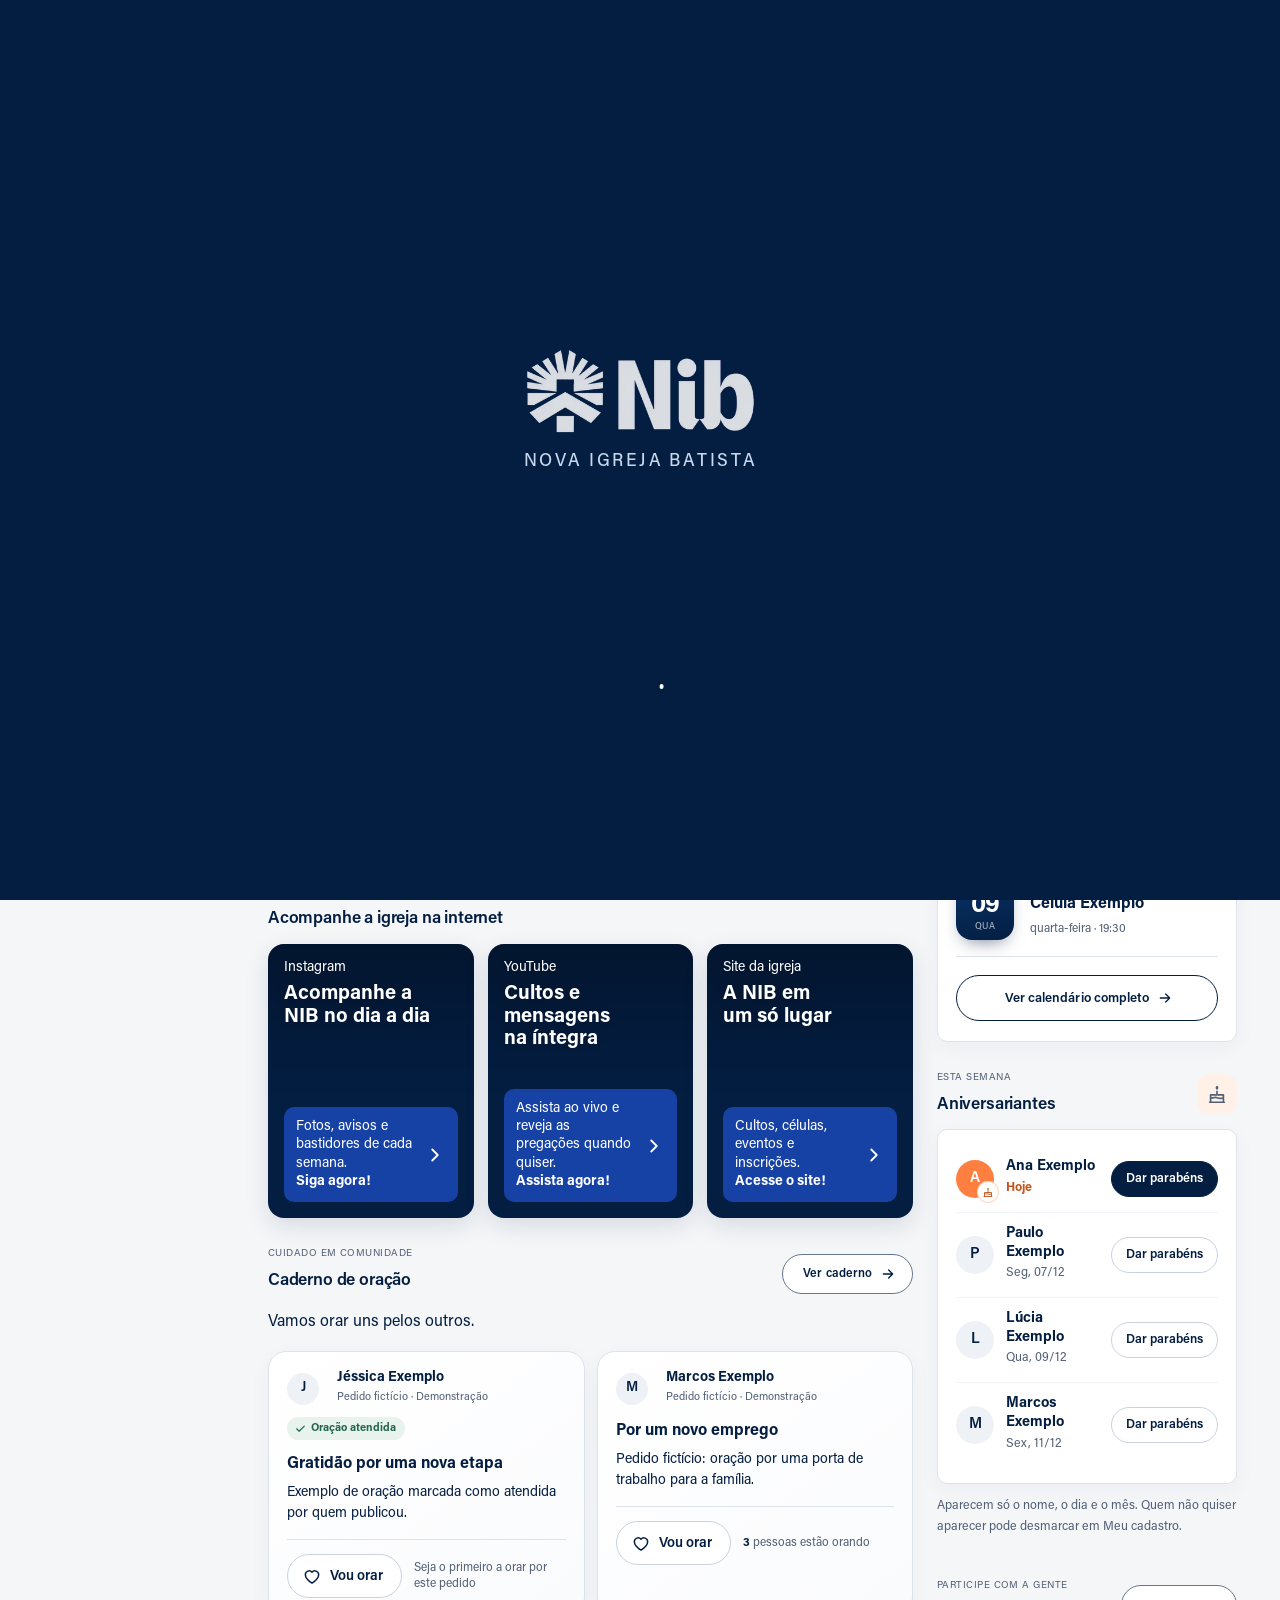
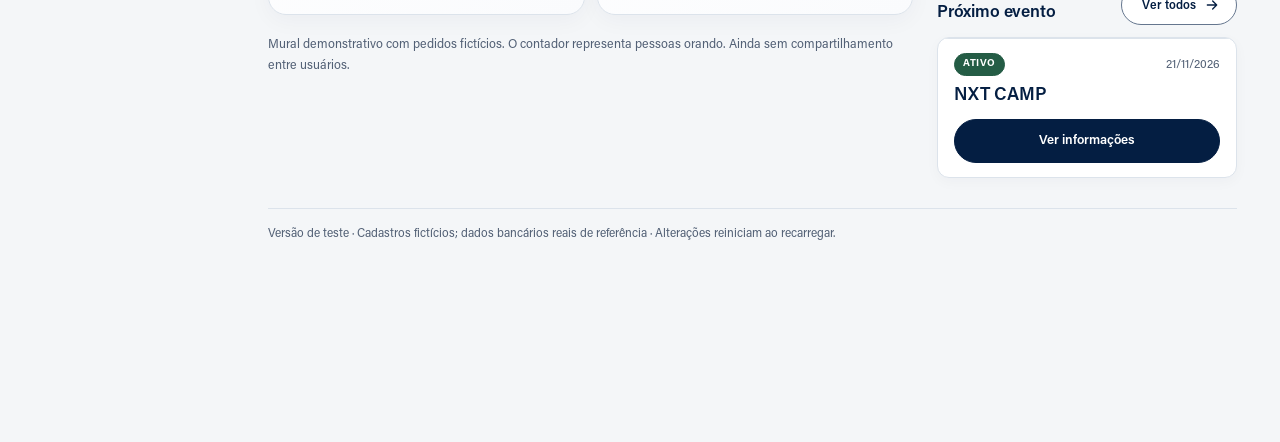
==== commit 13a4fbee: "App v109: entrar antes de usar o app oficial; imagens do app mais leves - No endereço oficial, quem " ====
--- a/aplicativo/index.html
+++ b/aplicativo/index.html
@@ -7,7 +7,7 @@
 <body id="nib-proposta">
 <div id="app-splash" class="app-splash" aria-hidden="true"><div class="splash-lockup"><span class="splash-mark"><img class="splash-logo" src="assets/splash-logo.webp" alt="" width="400" height="150"><span class="splash-gleam"><span class="splash-shine"></span></span></span><div class="splash-text"><span class="splash-sub" data-letters>Nova Igreja Batista</span></div></div><svg class="splash-spinner" viewBox="0 0 50 50" aria-hidden="true"><circle cx="25" cy="25" r="20"></circle></svg></div>
 <section id="app-auth" class="app-auth" aria-labelledby="auth-title" hidden>
- <div class="auth-hero"><picture><source media="(min-width: 1024px)" srcset="assets/hero-nib.webp" width="2048" height="861"><img class="auth-hero-photo" src="assets/social-instagram.webp" alt="" width="900" height="767"></picture><img class="auth-logo" src="assets/splash-logo-final.webp" alt="Nib" width="400" height="150"><p class="auth-hero-copy"><strong>Nova Igreja Batista</strong><span>A casa de Deus · Ariquemes, RO</span></p></div>
+ <div class="auth-hero"><picture><source media="(min-width: 1024px)" srcset="assets/hero-nib.webp" width="1600" height="673"><img class="auth-hero-photo" src="assets/social-instagram.webp" alt="" width="900" height="767"></picture><img class="auth-logo" src="assets/splash-logo-final.webp" alt="Nib" width="400" height="150"><p class="auth-hero-copy"><strong>Nova Igreja Batista</strong><span>A casa de Deus · Ariquemes, RO</span></p></div>
  <div class="auth-sheet">
   <span class="auth-kicker">PLATAFORMA NIB</span>
   <h1 id="auth-title" tabindex="-1">Sua igreja, perto de você.</h1>
@@ -71,7 +71,7 @@
  <div class="onb-track" id="onb-track">
   <article class="onb-slide" aria-label="1 de 4"><div class="onb-media"><img src="assets/social-instagram.webp" alt="" width="900" height="767"><span class="onb-badge" aria-hidden="true"><svg viewBox="0 0 24 24" fill="none" stroke="currentColor" stroke-width="1.8" stroke-linecap="round" stroke-linejoin="round"><path d="M3 10.5 12 3l9 7.5V21H3z"/><path d="M9 21v-6h6v6"/></svg></span></div><div class="onb-copy"><span class="onb-step">Boas-vindas, <b data-member-first>Jéssica</b></span><h2>Sua igreja na palma da mão</h2><p>Na inicial você encontra a palavra do dia, a agenda e os atalhos para tudo o que precisa.</p></div></article>
   <article class="onb-slide" aria-label="2 de 4"><div class="onb-media"><img src="assets/social-youtube.webp" alt="" width="900" height="767"><span class="onb-badge" aria-hidden="true"><svg viewBox="0 0 24 24" fill="none" stroke="currentColor" stroke-width="1.8" stroke-linecap="round" stroke-linejoin="round"><rect x="3" y="4.5" width="18" height="16" rx="2"/><path d="M3 9.5h18M8 2.5v4M16 2.5v4"/></svg></span></div><div class="onb-copy"><span class="onb-step">Agenda e eventos</span><h2>Nunca perca um encontro</h2><p>Veja cultos, escola bíblica e eventos no calendário e veja as inscrições abertas.</p></div></article>
-  <article class="onb-slide" aria-label="3 de 4"><div class="onb-media"><img src="assets/hero-nib.webp" alt="" width="2048" height="861"><span class="onb-badge" aria-hidden="true"><svg viewBox="0 0 24 24" fill="none" stroke="currentColor" stroke-width="1.8" stroke-linecap="round" stroke-linejoin="round"><path d="M12 20.5s-7.5-4.6-9.2-9.6C1.6 7.2 4 4 7.3 4c2 0 3.5 1.1 4.7 2.7C13.2 5.1 14.7 4 16.7 4 20 4 22.4 7.2 21.2 10.9c-1.7 5-9.2 9.6-9.2 9.6Z"/></svg></span></div><div class="onb-copy"><span class="onb-step">Generosidade</span><h2>Contribua com praticidade</h2><p>Dízimos e ofertas com os dados oficiais da igreja, sempre à mão quando você precisar.</p></div></article>
+  <article class="onb-slide" aria-label="3 de 4"><div class="onb-media"><img src="assets/hero-nib.webp" alt="" width="1600" height="673"><span class="onb-badge" aria-hidden="true"><svg viewBox="0 0 24 24" fill="none" stroke="currentColor" stroke-width="1.8" stroke-linecap="round" stroke-linejoin="round"><path d="M12 20.5s-7.5-4.6-9.2-9.6C1.6 7.2 4 4 7.3 4c2 0 3.5 1.1 4.7 2.7C13.2 5.1 14.7 4 16.7 4 20 4 22.4 7.2 21.2 10.9c-1.7 5-9.2 9.6-9.2 9.6Z"/></svg></span></div><div class="onb-copy"><span class="onb-step">Generosidade</span><h2>Contribua com praticidade</h2><p>Dízimos e ofertas com os dados oficiais da igreja, sempre à mão quando você precisar.</p></div></article>
   <article class="onb-slide" aria-label="4 de 4"><div class="onb-media"><img src="assets/social-site.webp" alt="" width="900" height="767"><span class="onb-badge" aria-hidden="true"><svg viewBox="0 0 24 24" fill="none" stroke="currentColor" stroke-width="1.8" stroke-linecap="round" stroke-linejoin="round"><circle cx="9" cy="8" r="3.2"/><circle cx="17" cy="9.5" r="2.5"/><path d="M3 20c.6-3.4 3-5.5 6-5.5s5.4 2.1 6 5.5M15 15.2c2.6-.4 5 1.3 6 4.8"/></svg></span></div><div class="onb-copy"><span class="onb-step">Células</span><h2>Caminhe em comunidade</h2><p>Encontre uma célula perto de você e fale com o líder pelo WhatsApp.</p></div></article>
  </div>
  <div class="onb-footer"><div class="onb-dots" id="onb-dots" aria-hidden="true"><span class="is-active"></span><span></span><span></span><span></span></div><button type="button" class="auth-primary onb-next" id="onb-next">Próximo</button></div>
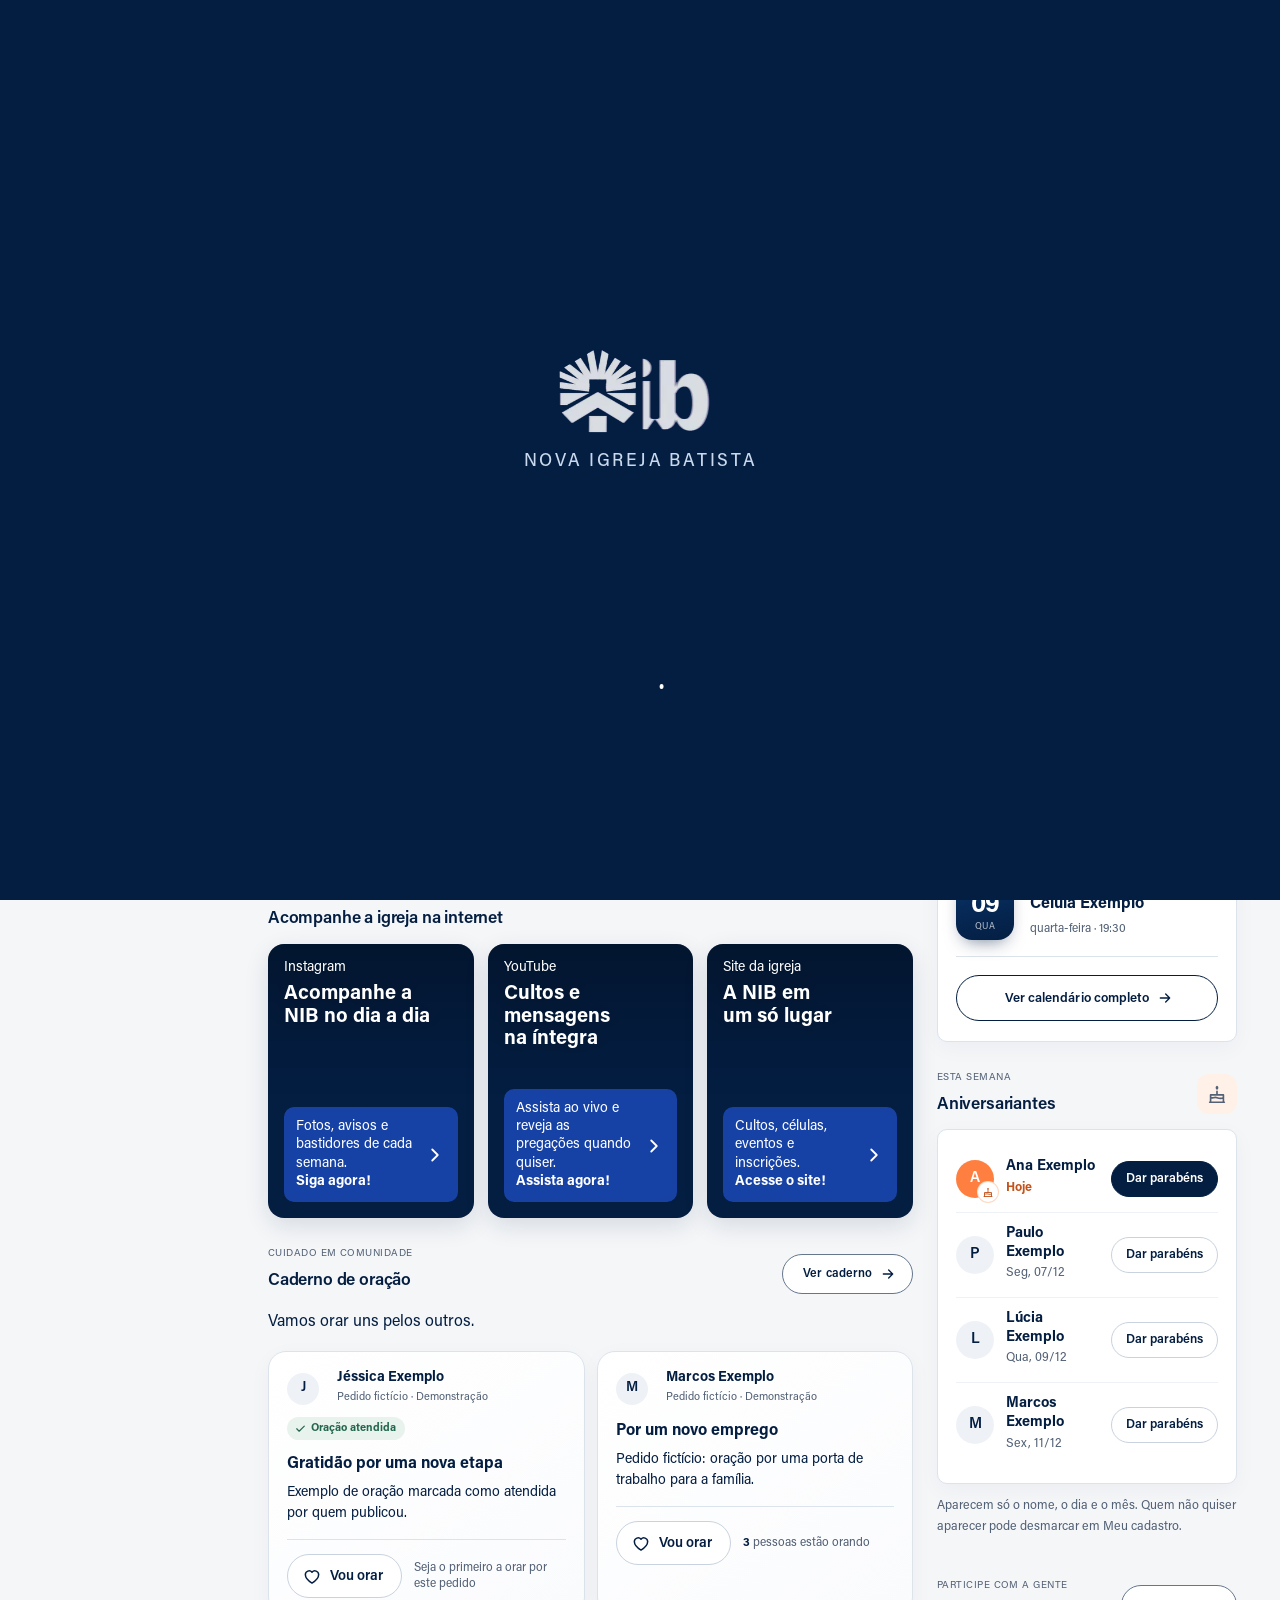
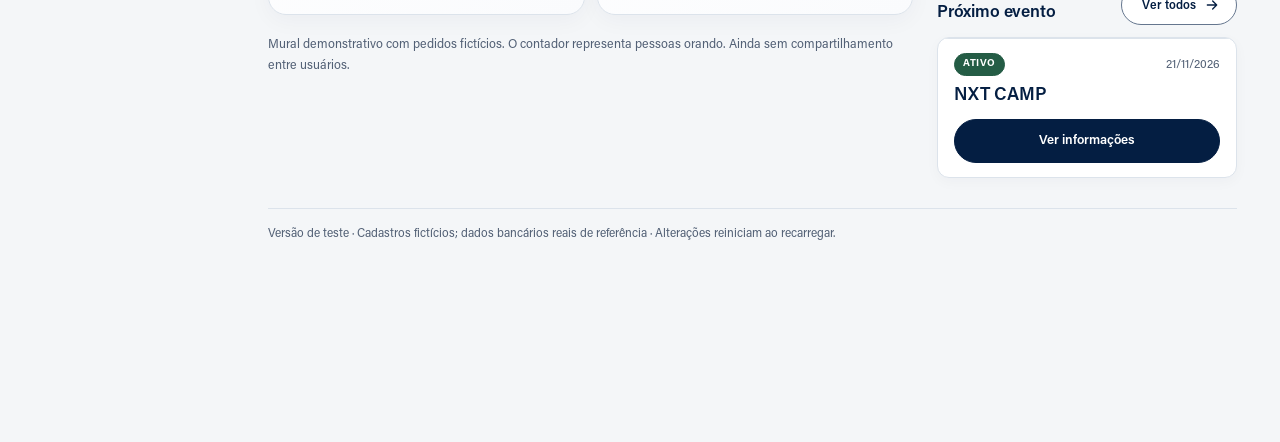
==== commit 36daf8f0: "App v110: novo título da tela de entrar e carregamento perto do fim da abertura - Título "Toda a igr" ====
--- a/aplicativo/index.html
+++ b/aplicativo/index.html
@@ -10,7 +10,7 @@
  <div class="auth-hero"><picture><source media="(min-width: 1024px)" srcset="assets/hero-nib.webp" width="1600" height="673"><img class="auth-hero-photo" src="assets/social-instagram.webp" alt="" width="900" height="767"></picture><img class="auth-logo" src="assets/splash-logo-final.webp" alt="Nib" width="400" height="150"><p class="auth-hero-copy"><strong>Nova Igreja Batista</strong><span>A casa de Deus · Ariquemes, RO</span></p></div>
  <div class="auth-sheet">
   <span class="auth-kicker">PLATAFORMA NIB</span>
-  <h1 id="auth-title" tabindex="-1">Sua igreja, perto de você.</h1>
+  <h1 id="auth-title" tabindex="-1">Toda a igreja em um só lugar.</h1>
   <p class="auth-lead">Entre para acompanhar a agenda, contribuir, encontrar sua célula e orar com a comunidade.</p>
   <div class="auth-tabs" role="tablist" aria-label="Acesso">
    <button type="button" role="tab" id="tab-login" aria-controls="panel-login" aria-selected="true">Entrar</button>
--- a/aplicativo/app.css
+++ b/aplicativo/app.css
@@ -561,7 +561,7 @@
 #nib-proposta .app-splash.is-playing .splash-sub .ch{animation-delay:calc(2.5s + var(--i) * 35ms)}
 #nib-proposta .splash-spinner{position:absolute;left:50%;top:calc(72.75% + var(--splash-h) / 4 - 27px);width:54px;height:54px;margin-left:-27px;overflow:visible}
 #nib-proposta .splash-spinner circle{fill:none;stroke:#fff;stroke-width:3.6;stroke-linecap:round;stroke-dasharray:1 150;stroke-dashoffset:0}
-#nib-proposta .app-splash.is-playing .splash-spinner{animation:nib-splash-fade .4s ease .2s both,nib-splash-spin 2.4s linear infinite}
+#nib-proposta .app-splash.is-playing .splash-spinner{animation:nib-splash-fade .4s ease 3.2s both,nib-splash-spin 2.4s linear infinite}
 #nib-proposta .app-splash.is-playing .splash-spinner circle{animation:nib-splash-dash 2s ease-in-out infinite}
 @keyframes nib-splash-dash{0%{stroke-dasharray:1 150;stroke-dashoffset:0}50%{stroke-dasharray:96 150;stroke-dashoffset:-30}100%{stroke-dasharray:96 150;stroke-dashoffset:-124}}
 @keyframes nib-splash-spin{to{transform:rotate(360deg)}}
@@ -2160,3 +2160,6 @@
 #nib-proposta .onb-skip svg{width:16px;height:16px;flex:0 0 auto}
 #nib-proposta .onb-skip:hover{background:#041e42cc!important}
 #nib-proposta .onb-skip:active{transform:scale(.97)}
+
+/* v110: título da tela de entrar em uma linha no celular */
+@media(max-width:1023px){#nib-proposta .auth-sheet h1{font-size:clamp(20px,6.3vw,28px);white-space:nowrap}}
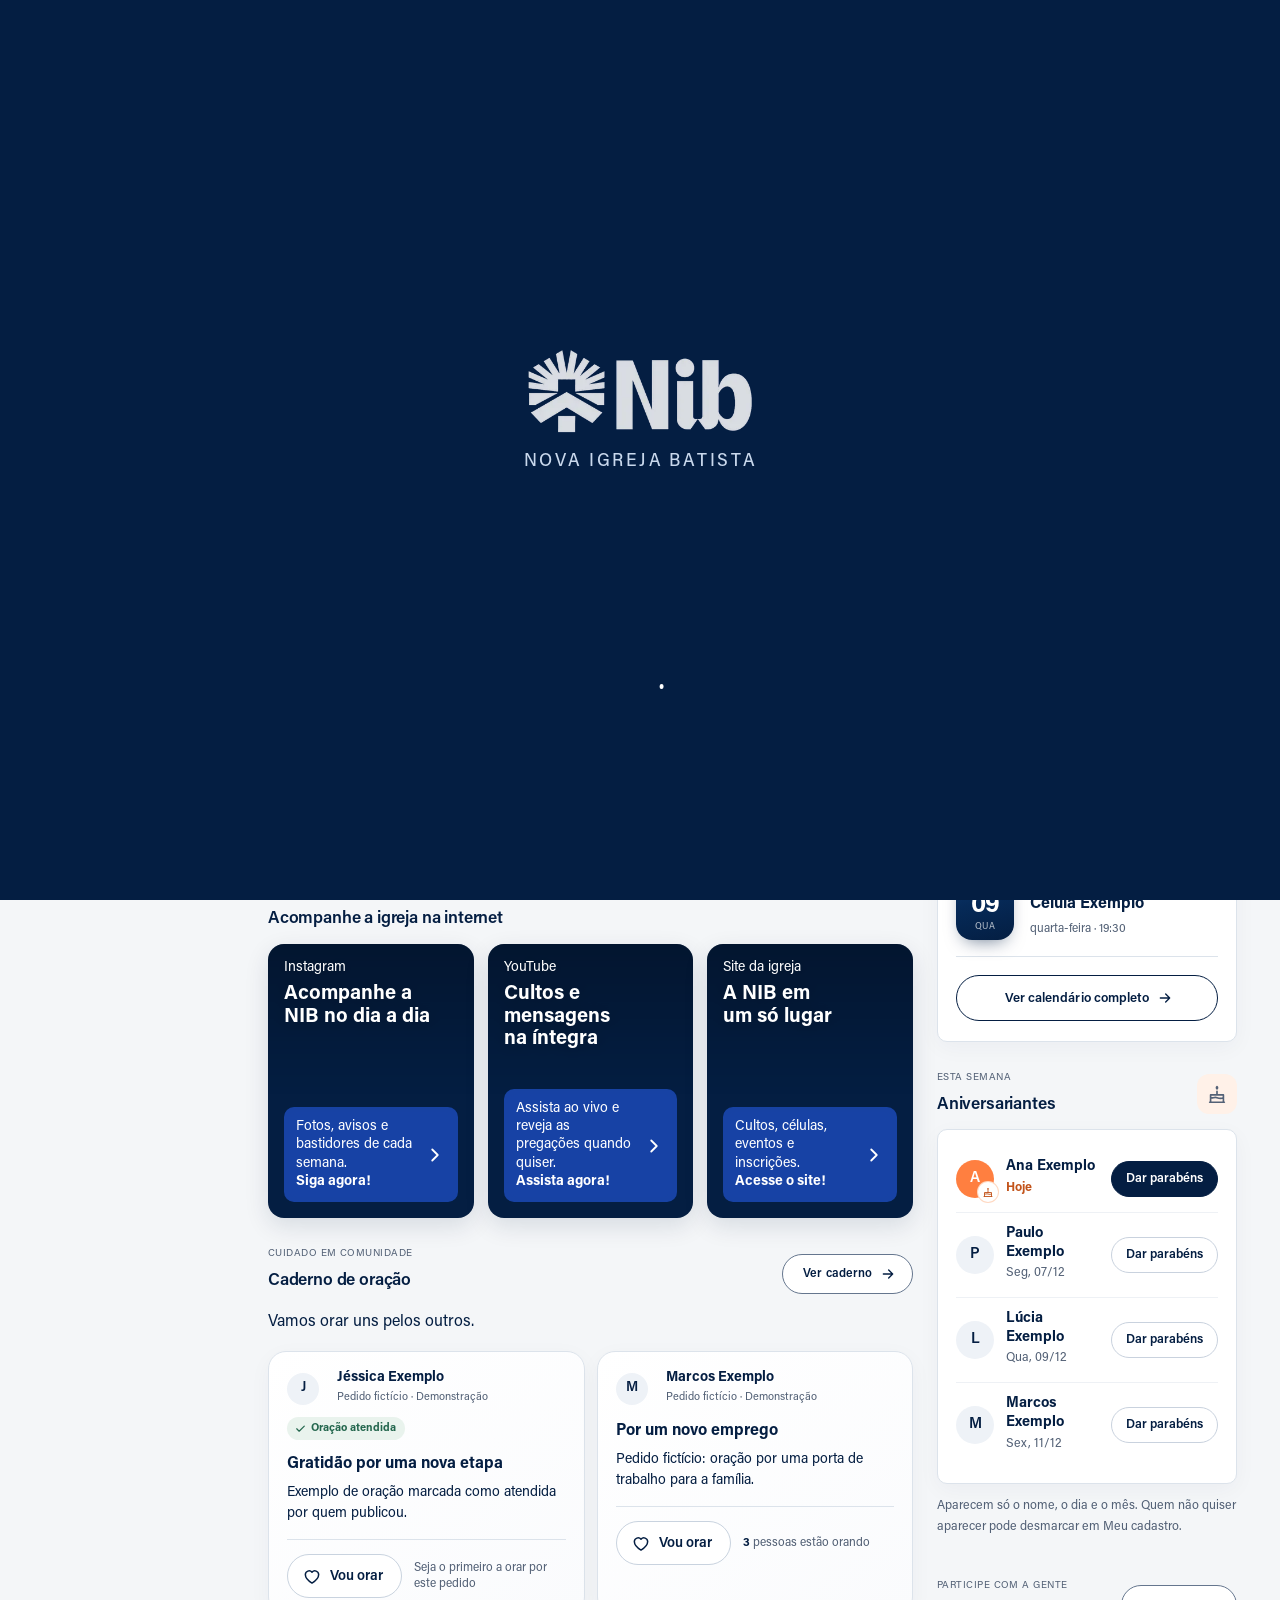
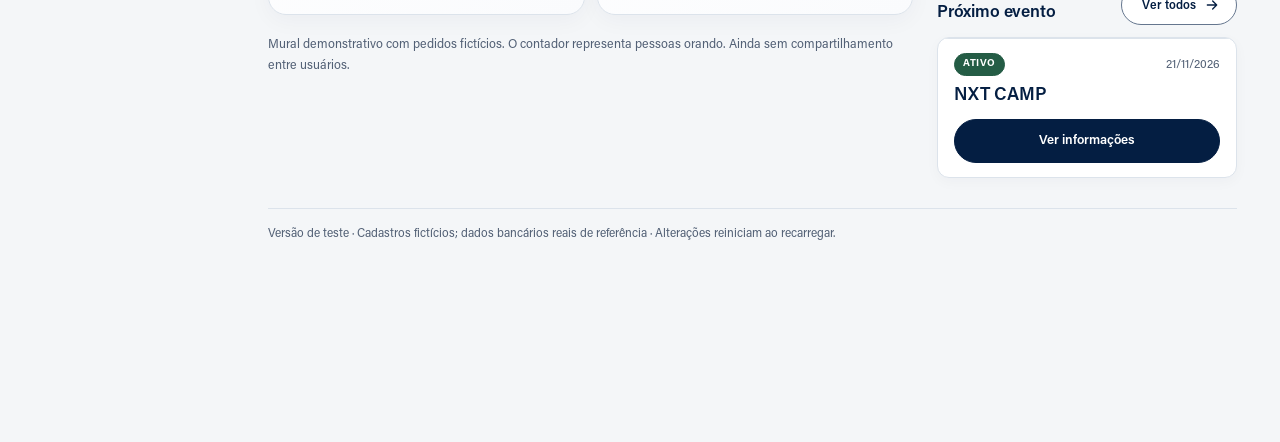
==== commit 2ce5a119: "App v111: data de nascimento no cadastro, seletor segmentado padrão e textos da entrada - Cadastro p" ====
--- a/aplicativo/index.html
+++ b/aplicativo/index.html
@@ -10,9 +10,9 @@
  <div class="auth-hero"><picture><source media="(min-width: 1024px)" srcset="assets/hero-nib.webp" width="1600" height="673"><img class="auth-hero-photo" src="assets/social-instagram.webp" alt="" width="900" height="767"></picture><img class="auth-logo" src="assets/splash-logo-final.webp" alt="Nib" width="400" height="150"><p class="auth-hero-copy"><strong>Nova Igreja Batista</strong><span>A casa de Deus · Ariquemes, RO</span></p></div>
  <div class="auth-sheet">
   <span class="auth-kicker">PLATAFORMA NIB</span>
-  <h1 id="auth-title" tabindex="-1">Toda a igreja em um só lugar.</h1>
+  <h1 id="auth-title" tabindex="-1">A igreja, perto de você.</h1>
   <p class="auth-lead">Entre para acompanhar a agenda, contribuir, encontrar sua célula e orar com a comunidade.</p>
-  <div class="auth-tabs" role="tablist" aria-label="Acesso">
+  <div class="auth-tabs seg" role="tablist" aria-label="Acesso" style="--n:2;--i:0"><span class="seg-pill" aria-hidden="true"></span>
    <button type="button" role="tab" id="tab-login" aria-controls="panel-login" aria-selected="true">Entrar</button>
    <button type="button" role="tab" id="tab-signup" aria-controls="panel-signup" aria-selected="false" tabindex="-1">Criar cadastro</button>
   </div>
@@ -37,6 +37,7 @@
    </fieldset>
    <label for="signup-phone">Celular com WhatsApp</label>
    <input id="signup-phone" name="celular" type="tel" inputmode="tel" autocomplete="off" placeholder="(69) 9 9999-9999" aria-required="true">
+   <label for="signup-birth">Data de nascimento</label><input id="signup-birth" name="nascimento" type="date" min="1900-01-01" autocomplete="off" aria-required="true">
    <label for="signup-email">E-mail</label>
    <input id="signup-email" name="email" type="email" inputmode="email" autocomplete="off" aria-required="true">
    <fieldset class="auth-choice"><legend>Você já faz parte da NIB?</legend>
--- a/aplicativo/app.css
+++ b/aplicativo/app.css
@@ -561,7 +561,7 @@
 #nib-proposta .app-splash.is-playing .splash-sub .ch{animation-delay:calc(2.5s + var(--i) * 35ms)}
 #nib-proposta .splash-spinner{position:absolute;left:50%;top:calc(72.75% + var(--splash-h) / 4 - 27px);width:54px;height:54px;margin-left:-27px;overflow:visible}
 #nib-proposta .splash-spinner circle{fill:none;stroke:#fff;stroke-width:3.6;stroke-linecap:round;stroke-dasharray:1 150;stroke-dashoffset:0}
-#nib-proposta .app-splash.is-playing .splash-spinner{animation:nib-splash-fade .4s ease 3.2s both,nib-splash-spin 2.4s linear infinite}
+#nib-proposta .app-splash.is-playing .splash-spinner{animation:nib-splash-fade .4s ease 3.1s both,nib-splash-spin 2.4s linear infinite}
 #nib-proposta .app-splash.is-playing .splash-spinner circle{animation:nib-splash-dash 2s ease-in-out infinite}
 @keyframes nib-splash-dash{0%{stroke-dasharray:1 150;stroke-dashoffset:0}50%{stroke-dasharray:96 150;stroke-dashoffset:-30}100%{stroke-dasharray:96 150;stroke-dashoffset:-124}}
 @keyframes nib-splash-spin{to{transform:rotate(360deg)}}
@@ -2163,3 +2163,23 @@
 
 /* v110: título da tela de entrar em uma linha no celular */
 @media(max-width:1023px){#nib-proposta .auth-sheet h1{font-size:clamp(20px,6.3vw,28px);white-space:nowrap}}
+/* v111: seletor segmentado padrão (pílula branca que desliza sobre trilho cinza): Entrar/Criar cadastro, dias das células */
+#nib-proposta .seg{--gap:4px;position:relative;isolation:isolate;gap:var(--gap)}
+#nib-proposta .seg>.seg-pill{position:absolute;z-index:-1;top:4px;bottom:4px;left:4px;width:calc((100% - 8px - (var(--n) - 1) * var(--gap)) / var(--n));border-radius:inherit;background:#fff;box-shadow:0 2px 8px #041e421a;transform:translateX(calc(var(--i) * (100% + var(--gap))));transition:transform .32s cubic-bezier(.22,1,.36,1);pointer-events:none}
+#nib-proposta .seg>.seg-pill.is-moving{animation:nib-seg-slide .32s cubic-bezier(.22,1,.36,1)}
+@keyframes nib-seg-slide{from{transform:translateX(calc(var(--from) * (100% + var(--gap))))}}
+#nib-proposta .auth-tabs.seg button,#nib-proposta .auth-tabs.seg button[aria-selected=true]{background:transparent;box-shadow:none;transition:color .2s}
+#nib-proposta .day-pick.seg{background:#e6ebf2;border-color:transparent}
+#nib-proposta .day-pick.seg>.seg-pill{border-radius:14px}
+#nib-proposta .day-pick.seg .day-pick-btn,#nib-proposta .day-pick.seg .day-pick-btn:hover,#nib-proposta .day-pick.seg .day-pick-btn.is-active{background:transparent;color:#536176}
+#nib-proposta .day-pick.seg .day-pick-btn.is-active{color:#041e42}
+#nib-proposta .day-pick.seg .day-pick-btn small,#nib-proposta .day-pick.seg .day-pick-btn.is-active small{color:#6b7a8f}
+@media(prefers-reduced-motion:reduce){#nib-proposta .seg>.seg-pill{transition:none;animation:none}}
+@media(max-width:1023px){#nib-proposta .auth-sheet h1{white-space:normal}#nib-proposta .auth-lead{max-width:none}}
+/* v111: lembrete de data de nascimento (contas sem a data) */
+#nib-proposta .birth-nudge{display:flex;align-items:center;gap:12px;margin:0 0 16px;padding:14px 16px;border-radius:16px;background:#fff1e8;color:#041e42;text-decoration:none;border:1px solid #ffd3bb}
+#nib-proposta .birth-nudge-icon{flex:none;display:grid;place-items:center;width:40px;height:40px;border-radius:12px;background:#ff7f40;color:#fff}
+#nib-proposta .birth-nudge-icon svg{width:22px;height:22px}
+#nib-proposta .birth-nudge strong{display:block;font-size:15px;line-height:1.25}
+#nib-proposta .birth-nudge small{display:block;margin-top:2px;font-size:13px;color:#7a4a2e}
+#nib-proposta .birth-nudge-go{margin-left:auto;font-size:24px;line-height:1;color:#c2531a}
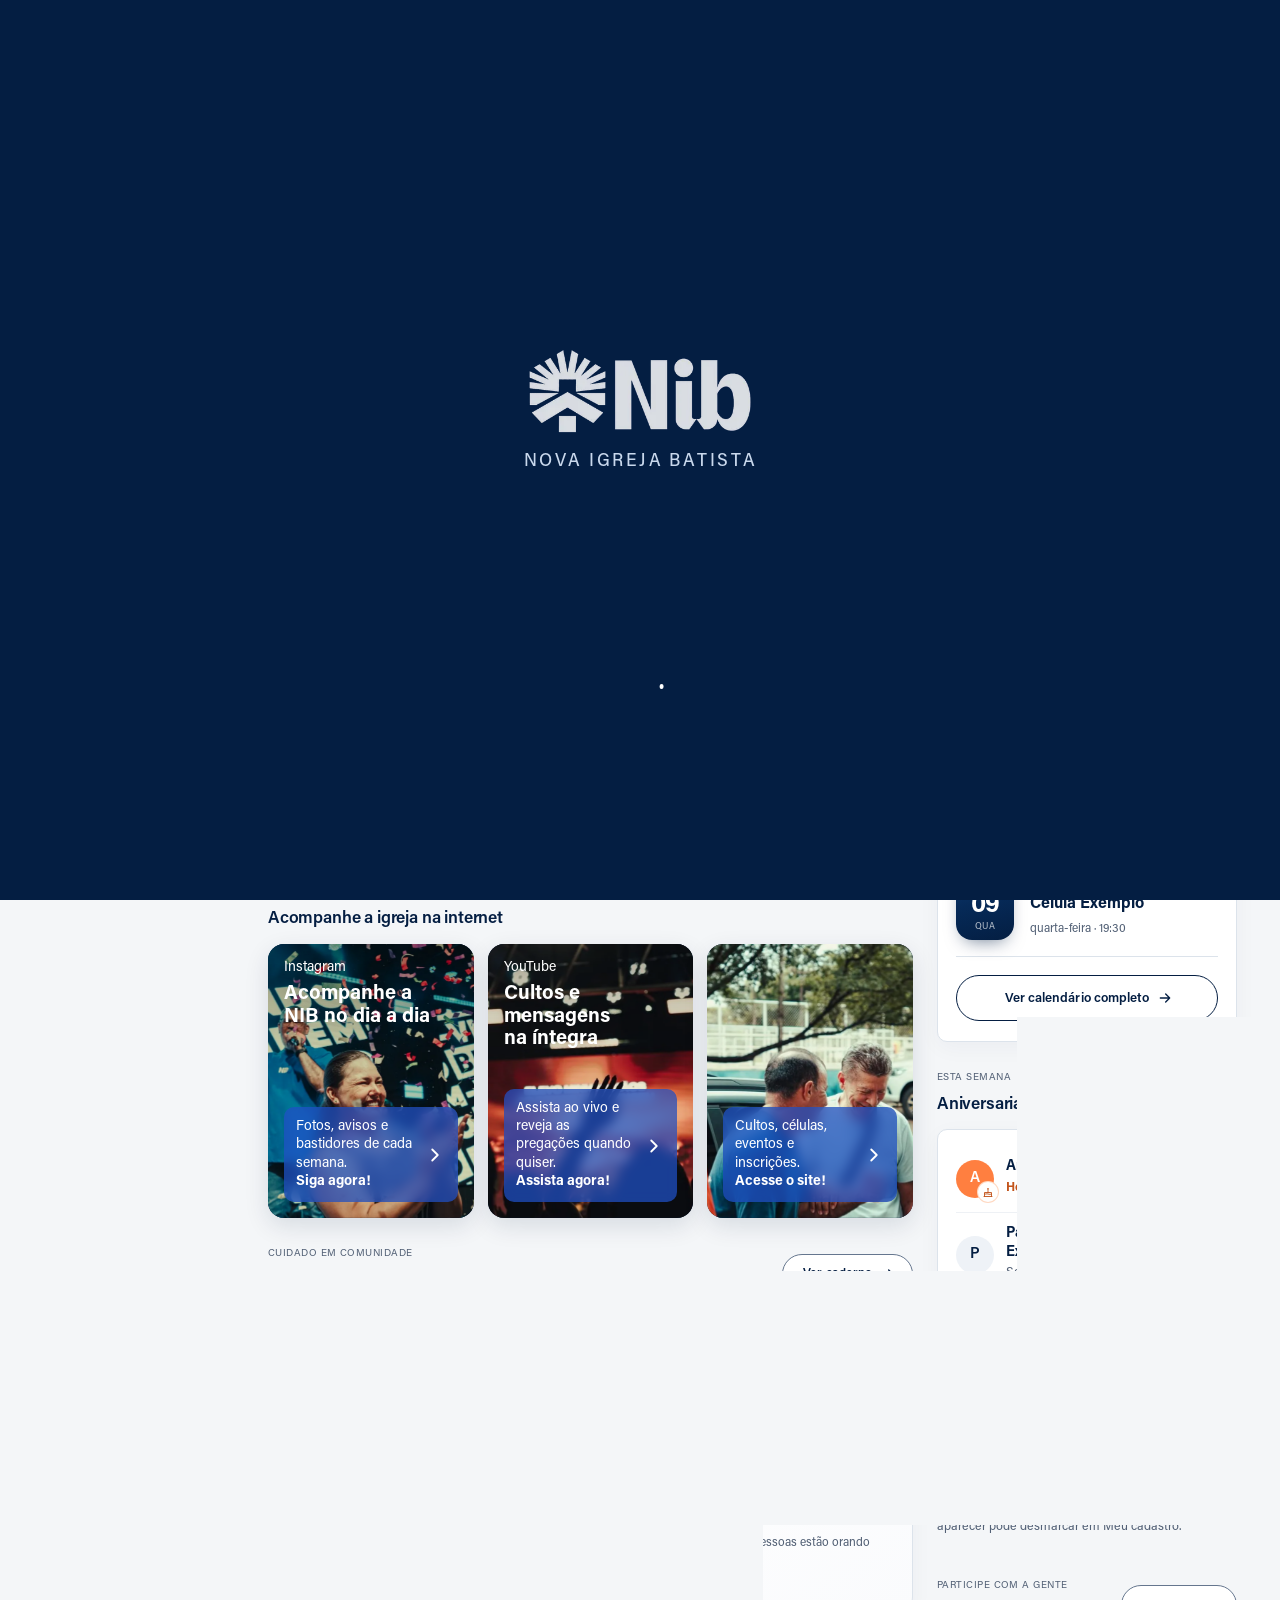
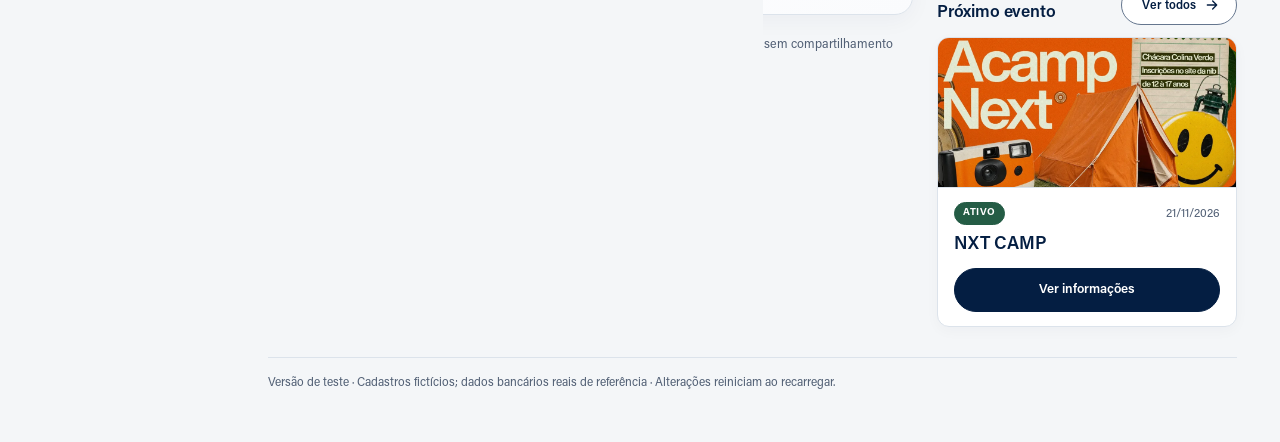
==== commit 851a41d0: "App v124: escolhas do Criar cadastro no padrão deslizante e espaço após a data de nascimento Co-Auth" ====
--- a/aplicativo/index.html
+++ b/aplicativo/index.html
@@ -32,8 +32,10 @@
    <label for="signup-name">Nome completo</label>
    <input id="signup-name" name="nome" type="text" autocomplete="off" aria-required="true">
    <fieldset class="auth-choice"><legend>Tratamento no app</legend>
+    <div class="choice-seg" style="--n:2">
     <label><input type="radio" name="sexo" value="f" checked><span>Feminino</span></label>
     <label><input type="radio" name="sexo" value="m"><span>Masculino</span></label>
+    </div>
    </fieldset>
    <label for="signup-phone">Celular com WhatsApp</label>
    <input id="signup-phone" name="celular" type="tel" inputmode="tel" autocomplete="off" placeholder="(69) 9 9999-9999" aria-required="true">
@@ -41,13 +43,17 @@
    <label for="signup-email">E-mail</label>
    <input id="signup-email" name="email" type="email" inputmode="email" autocomplete="off" aria-required="true">
    <fieldset class="auth-choice"><legend>Você já faz parte da NIB?</legend>
+    <div class="choice-seg" style="--n:3">
     <label><input type="radio" name="vinculo" value="membro" checked><span>Membro</span></label>
     <label><input type="radio" name="vinculo" value="frequento"><span>Frequento</span></label>
     <label><input type="radio" name="vinculo" value="visitante"><span>Conhecendo</span></label>
+    </div>
    </fieldset>
    <fieldset class="auth-choice"><legend>Você participa de uma célula?</legend>
+    <div class="choice-seg" style="--n:2">
     <label><input type="radio" name="tem_celula" value="sim"><span>Sim</span></label>
     <label><input type="radio" name="tem_celula" value="nao" checked><span>Ainda não</span></label>
+    </div>
    </fieldset>
    <div id="signup-cell-wrap" hidden><label for="signup-cell">Qual célula?</label><select id="signup-cell" name="celula" class="auth-select"><option value="">Escolha sua célula</option></select></div>
    <label for="signup-pass">Crie uma senha</label>
--- a/aplicativo/app.css
+++ b/aplicativo/app.css
@@ -636,7 +636,7 @@
 #nib-proposta .auth-form{display:flex;flex-direction:column}
 #nib-proposta .auth-form[hidden]{display:none}
 #nib-proposta .auth-form>label,#nib-proposta .auth-choice legend{margin:0 0 6px;font:600 14px/1.3 "NIB Acumin Mobile",Arial,sans-serif;color:#041e42}
-#nib-proposta .auth-form input[type=text],#nib-proposta .auth-form input[type=tel],#nib-proposta .auth-form input[type=email],#nib-proposta .auth-form input[type=password]{width:100%;min-height:50px;margin:0 0 16px;padding:12px 14px;border:1px solid #7a879a;border-radius:12px;background:#fff;color:#041e42;font:400 16px/1.3 "NIB Acumin Mobile",Arial,sans-serif}
+#nib-proposta .auth-form input[type=text],#nib-proposta .auth-form input[type=tel],#nib-proposta .auth-form input[type=email],#nib-proposta .auth-form input[type=password],#nib-proposta .auth-form input[type=date]{width:100%;min-height:50px;margin:0 0 16px;padding:12px 14px;border:1px solid #7a879a;border-radius:12px;background:#fff;color:#041e42;font:400 16px/1.3 "NIB Acumin Mobile",Arial,sans-serif}
 #nib-proposta .auth-form input:focus-visible{outline:3px solid #315f94;outline-offset:1px;border-color:#315f94}
 #nib-proposta .auth-form input[aria-invalid=true]{border-color:#a3341a}
 #nib-proposta .auth-pass{position:relative}
@@ -2074,7 +2074,7 @@
 /* Selo "Sua célula" no canto superior direito do cartão (v98) */
 #nib-proposta .cell-card{position:relative}
 #nib-proposta .cell-card.is-mine h3{padding-right:112px}
-#nib-proposta .cell-mine-tag{position:absolute;top:16px;right:16px;display:inline-flex;align-items:center;gap:5px;padding:5px 10px 5px 8px;border-radius:999px;background:var(--mine-bg,#fff1e8);color:var(--mine-fg,#c2531a);font-size:11px;font-weight:700;letter-spacing:.04em;text-transform:uppercase;line-height:1.2;white-space:nowrap}
+#nib-proposta .cell-mine-tag{position:absolute;top:16px;right:16px;display:inline-flex;align-items:center;gap:5px;padding:5px 10px 5px 8px;border-radius:999px;background:var(--mine-bg,#fff1e8);color:var(--mine-fg,#a3410f);font-size:11px;font-weight:700;letter-spacing:.04em;text-transform:uppercase;line-height:1.2;white-space:nowrap}
 #nib-proposta .cell-mine-tag svg{width:13px;height:13px;flex:0 0 auto}
 #nib-proposta .cell-card.is-mine{border-color:var(--mine-line,#ff7f40);box-shadow:0 0 0 1px var(--mine-line,#ff7f40)}
 .sr-only{position:absolute!important;width:1px;height:1px;padding:0;margin:-1px;overflow:hidden;clip:rect(0 0 0 0);white-space:nowrap;border:0}
@@ -2173,7 +2173,7 @@
 #nib-proposta .day-pick.seg>.seg-pill{border-radius:14px}
 #nib-proposta .day-pick.seg .day-pick-btn,#nib-proposta .day-pick.seg .day-pick-btn:hover,#nib-proposta .day-pick.seg .day-pick-btn.is-active{background:transparent;color:#536176}
 #nib-proposta .day-pick.seg .day-pick-btn.is-active{color:#041e42}
-#nib-proposta .day-pick.seg .day-pick-btn small,#nib-proposta .day-pick.seg .day-pick-btn.is-active small{color:#6b7a8f}
+#nib-proposta .day-pick.seg .day-pick-btn small,#nib-proposta .day-pick.seg .day-pick-btn.is-active small{color:#536176}
 @media(prefers-reduced-motion:reduce){#nib-proposta .seg>.seg-pill{transition:none;animation:none}}
 @media(max-width:1023px){#nib-proposta .auth-sheet h1{white-space:normal}#nib-proposta .auth-lead{max-width:none}}
 /* v111: lembrete de data de nascimento (contas sem a data) */
@@ -2183,3 +2183,182 @@
 #nib-proposta .birth-nudge strong{display:block;font-size:15px;line-height:1.25}
 #nib-proposta .birth-nudge small{display:block;margin-top:2px;font-size:13px;color:#7a4a2e}
 #nib-proposta .birth-nudge-go{margin-left:auto;font-size:24px;line-height:1;color:#c2531a}
+/* v112: sugestões para o app */
+#nib-proposta .sug-box h2{margin:0 0 6px}
+#nib-proposta .sug-box>p{margin:0 0 16px;color:#536176}
+#nib-proposta .sug-tipos{display:grid;grid-template-columns:repeat(3,minmax(0,1fr));padding:4px;margin:0 0 16px;border-radius:999px;background:#e6ebf2}
+#nib-proposta .sug-tipos button{min-height:42px;border:0;border-radius:999px;background:transparent!important;color:#536176;font:600 14px/1 "NIB Acumin Mobile",Arial,sans-serif;cursor:pointer;transition:color .2s}
+#nib-proposta .sug-tipos button[aria-checked=true]{color:#041e42}
+#nib-proposta #sug-form textarea{width:100%;box-sizing:border-box}
+#nib-proposta .sug-list{list-style:none;margin:12px 0 0;padding:0}
+#nib-proposta .sug-item{padding:14px 0;border-top:1px solid #e3e8ef}
+#nib-proposta .sug-item.is-read{opacity:.62}
+#nib-proposta .sug-top{display:flex;flex-wrap:wrap;align-items:center;gap:8px}
+#nib-proposta .sug-top small{color:#5b6b80}
+#nib-proposta .sug-tag{padding:3px 10px;border-radius:999px;font-size:12px;font-weight:700;background:#e8eef7;color:#0d3a72}
+#nib-proposta .sug-tag.is-problema{background:#fdecec;color:#b42318}
+#nib-proposta .sug-tag.is-elogio{background:#e7f5ec;color:#1f6b3d}
+#nib-proposta .sug-item p{margin:8px 0;white-space:pre-line;color:#041e42}
+#nib-proposta button.sug-read{width:auto!important;min-height:0;padding:0;border:0;background:none!important;color:#0d3a72;font-size:13px;font-weight:600;text-decoration:underline;cursor:pointer}
+/* v115: check-in do culto (equipe) */
+#nib-proposta .ck-box h2{margin:4px 0 8px}
+#nib-proposta .ck-box>p{color:#536176}
+#nib-proposta .ck-qr{display:grid;place-items:center;margin:16px auto;max-width:260px;padding:12px;border-radius:16px;background:#fff;border:1px solid #dce3eb}
+#nib-proposta .ck-qr svg{width:100%;height:auto;display:block}
+#nib-proposta .ck-list{list-style:none;margin:8px 0 0;padding:0}
+#nib-proposta .ck-list li{display:flex;justify-content:space-between;gap:12px;padding:10px 0;border-top:1px solid #e3e8ef}
+#nib-proposta .ck-list small{color:#5b6b80;white-space:nowrap}
+dialog.ck-telao{width:100vw;height:100vh;max-width:none;max-height:none;margin:0;padding:0;border:0;background:#041e42;color:#fff}
+dialog.ck-telao::backdrop{background:#041e42}
+.ck-telao-in{height:100%;display:flex;flex-direction:column;align-items:center;justify-content:center;gap:18px;text-align:center;font-family:"NIB Acumin Mobile",Arial,sans-serif}
+.ck-telao-in h2{margin:0;font-size:clamp(28px,4vw,56px)}
+.ck-telao-in p{margin:0;font-size:clamp(18px,2.2vw,30px);color:#c9d8ec}
+.ck-telao-in .ck-qr{width:min(60vh,80vw);padding:20px;border-radius:24px;background:#fff}
+.ck-telao-in .ck-qr svg{width:100%;height:auto;display:block}
+.ck-telao-in .action{min-width:140px;padding:12px 22px;border-radius:999px;border:1px solid #ffffff55;background:transparent;color:#fff;font:600 16px/1 inherit;cursor:pointer}
+
+/* =====================================================================
+   v120 · Menu lateral do computador: blocos, versão recolhida e transições
+   ===================================================================== */
+@media(min-width:821px){
+  #nib-proposta{--nib-header-height:84px}
+  #nib-proposta .layout{transition:grid-template-columns .28s cubic-bezier(.2,.7,.2,1)}
+  #nib-proposta .layout>aside{overflow-x:hidden;transition:width .28s cubic-bezier(.2,.7,.2,1),padding .28s cubic-bezier(.2,.7,.2,1)}
+  #nib-proposta .layout>aside nav a{transition:background-color .16s,color .16s,border-color .16s,transform .16s}
+  #nib-proposta .layout>aside nav a:active{transform:scale(.98)}
+  #nib-proposta .nav-group{display:grid;gap:2px}
+  #nib-proposta .nav-group+.nav-group{margin-top:12px;padding-top:12px;border-top:1px solid #ffffff17}
+  #nib-proposta .nav-group-label{display:block;padding:0 14px 6px;color:#9fb1c8;font-size:10.5px;font-weight:600;letter-spacing:.12em;text-transform:uppercase;line-height:1.2;white-space:nowrap}
+  #nib-proposta .layout>aside nav a span{white-space:nowrap}
+  #nib-proposta .layout>aside>.nib-sidebar-toggle{transition:background-color .16s,color .16s,border-color .16s,transform .28s cubic-bezier(.2,.7,.2,1)}
+  /* Recolhido */
+  #nib-proposta.nib-sidebar-collapsed .layout{grid-template-columns:72px minmax(0,1fr)}
+  #nib-proposta.nib-sidebar-collapsed .layout>aside{width:72px;padding:18px 0 18px;display:flex;flex-direction:column;align-items:center}
+  #nib-proposta.nib-sidebar-collapsed .layout>aside>.sidebar-label,#nib-proposta.nib-sidebar-collapsed .nav-group-label,#nib-proposta.nib-sidebar-collapsed .layout>aside>.sidebar-bottom,#nib-proposta.nib-sidebar-collapsed .layout>aside>.aside-note{display:none}
+  #nib-proposta.nib-sidebar-collapsed .layout>aside>.nib-sidebar-toggle{position:static;flex:none;margin:0 auto 14px;width:36px;height:36px}
+  #nib-proposta.nib-sidebar-collapsed .layout>aside>nav{display:flex;flex-direction:column;align-items:center;margin:0;gap:0;width:100%}
+  #nib-proposta.nib-sidebar-collapsed .nav-group{justify-items:center;width:100%;gap:4px}
+  #nib-proposta.nib-sidebar-collapsed .nav-group+.nav-group{margin-top:10px;padding-top:10px;border-top:0;position:relative}
+  #nib-proposta.nib-sidebar-collapsed .nav-group+.nav-group::before{content:"";position:absolute;top:0;left:22px;right:22px;height:1px;background:#ffffff24}
+  #nib-proposta.nib-sidebar-collapsed .layout>aside nav a{display:flex;align-items:center;justify-content:center;width:44px;min-width:44px;height:44px;min-height:44px;padding:0;margin:0;gap:0;border-radius:12px;font-size:0}
+  #nib-proposta.nib-sidebar-collapsed .layout>aside nav a svg{width:20px;height:20px;margin:0}
+  #nib-proposta.nib-sidebar-collapsed .layout>aside nav a span{display:none}
+  #nib-proposta.nib-sidebar-collapsed .logout-btn.is-side{width:44px;height:44px;min-height:44px;margin:auto auto 0;padding:0;justify-content:center;gap:0;border-radius:12px;flex:none}
+  #nib-proposta .nib-side-tip{position:fixed;z-index:1500;left:0;top:0;transform:translate(-4px,-50%);padding:7px 11px;border-radius:9px;background:#041e42;color:#fff;font:600 13px/1.2 var(--nib-font);white-space:nowrap;box-shadow:0 8px 24px #041e4233;opacity:0;pointer-events:none;transition:opacity .14s,transform .14s}
+  #nib-proposta .nib-side-tip::before{content:"";position:absolute;left:-4px;top:50%;width:8px;height:8px;background:inherit;transform:translateY(-50%) rotate(45deg)}
+  #nib-proposta .nib-side-tip.is-on{opacity:1;transform:translate(0,-50%)}
+}
+@media(min-width:821px){
+  /* Agenda: dia selecionado sem quebrar "Sexta-feira" ao lado do selo */
+  #nib-proposta .calendar-selection .selection-head{display:grid;grid-template-columns:56px minmax(0,1fr);column-gap:14px;row-gap:8px;align-items:center}
+  #nib-proposta .calendar-selection .selection-date{grid-row:1/3;width:56px;align-self:center}
+  #nib-proposta .calendar-selection .selection-head h2{white-space:nowrap;overflow:hidden;text-overflow:ellipsis}
+  #nib-proposta .calendar-selection .selection-count{grid-column:2;justify-self:start;align-self:start}
+  /* Primeiro bloco do menu ao lado do botão de recolher (sem a linha "Plataforma Nib") */
+  #nib-proposta:not(.nib-sidebar-collapsed) .layout>aside:has(.nav-group)>.sidebar-label{display:none}
+  #nib-proposta:not(.nib-sidebar-collapsed) .layout>aside>nav>.nav-group:first-child>.nav-group-label{display:flex;align-items:center;min-height:32px;padding-bottom:4px;padding-right:44px}
+}
+@media(min-width:1100px){
+  #nib-proposta{--nib-header-height:68px}
+  #nib-proposta .layout>aside nav a{min-height:36px;padding:7px 14px}
+  #nib-proposta .layout>aside>nav{margin:8px 0 16px}
+  #nib-proposta.nib-sidebar-collapsed .layout>aside>nav{margin:0 0 16px}
+  #nib-proposta .layout>aside>.sidebar-bottom{display:none}
+  #nib-proposta .logout-btn.is-side{margin:auto 0 0;min-height:42px}
+}
+@media(min-width:821px) and (prefers-reduced-motion:reduce){#nib-proposta .layout,#nib-proposta .layout>aside,#nib-proposta .nib-side-tip{transition:none}}
+
+/* Escolha de tratamento (Meu cadastro) no padrão de pílula deslizante */
+#nib-proposta .choice-seg{position:relative;isolation:isolate;grid-column:1/-1;display:grid;grid-template-columns:repeat(var(--n,2),minmax(0,1fr));width:100%;max-width:calc(var(--n,2) * 180px);padding:4px;border-radius:999px;background:#e6ebf2}
+#nib-proposta .choice-seg::before{content:"";position:absolute;z-index:-1;top:4px;bottom:4px;left:4px;width:calc((100% - 8px) / var(--n,2));border-radius:999px;background:#fff;box-shadow:0 2px 8px #041e421a;transition:transform .32s cubic-bezier(.22,1,.36,1)}
+#nib-proposta .choice-seg:has(label:nth-child(2) input:checked)::before{transform:translateX(100%)}
+#nib-proposta .choice-seg:has(label:nth-child(3) input:checked)::before{transform:translateX(200%)}
+#nib-proposta .auth-form .choice-seg{margin:0 0 4px}
+#nib-proposta .choice-seg span,#nib-proposta .choice-seg input:checked+span{min-height:42px;border:0;background:transparent;color:#536176;font-weight:600;transition:color .2s}
+#nib-proposta .choice-seg input:checked+span{color:#041e42}
+@media(prefers-reduced-motion:reduce){#nib-proposta .choice-seg::before{transition:none}}
+@media(min-width:821px){
+  #nib-proposta .sug-tipos{max-width:460px}
+  #nib-proposta .prayer-feed>p:only-child{display:block;width:100%;box-sizing:border-box;grid-column:1/-1;margin:0;padding:28px 24px;border:1px dashed #b9c5d4;border-radius:18px;background:#fff;color:#536176;text-align:center}
+}
+
+/* v120 · Contraste e hover consistentes */
+#nib-proposta .calendar-week{color:#5b6b80}
+@media(hover:hover){
+  #nib-proposta .sug-tipos button:hover,#nib-proposta .sug-tipos button:focus{color:#041e42;background:transparent!important}
+  #nib-proposta .auth-tabs.seg button:hover{color:#041e42}
+  #nib-proposta .choice-seg label:hover span{color:#041e42}
+  #nib-proposta .home-rail .event,#nib-proposta .cards .event{transition:border-color .2s,box-shadow .2s,transform .2s}
+  #nib-proposta .cards .event:hover{box-shadow:0 14px 30px -12px #041e4233;transform:translateY(-2px)}
+  #nib-proposta .place-links a{transition:border-color .2s,background-color .2s}
+  #nib-proposta .place-links a:hover{border-color:#65768e;background:#f7f9fc}
+  #nib-proposta .leader img{transition:transform .5s cubic-bezier(.2,.7,.2,1)}
+  #nib-proposta .leader:hover img{transform:scale(1.03)}
+}
+/* Líderes: nome e cargo legíveis sobre qualquer foto */
+#nib-proposta .leader div{padding:56px 12px 12px;background:linear-gradient(180deg,#041e4200 0%,#041e42b3 45%,#041e42f2 100%)}
+#nib-proposta .leader small{color:#ffc29e;font-weight:600}
+#nib-proposta .leader :is(small,strong){text-shadow:0 1px 2px #041e4280}
+/* Instagram e YouTube: texto inteiro, sem reticências */
+#nib-proposta .place-links small{white-space:normal;overflow:visible;text-overflow:clip;line-height:1.3}
+/* Troca de tela: entrada suave do conteúdo (todas as larguras) */
+@keyframes nib-view-in{from{opacity:0;transform:translateY(6px)}to{opacity:1;transform:none}}
+#nib-proposta main.is-entering>:is(#eyebrow,#heading,#description,#content){animation:nib-view-in .28s cubic-bezier(.2,.7,.2,1) both}
+#nib-proposta main.is-entering>#content{animation-delay:.04s}
+@media(prefers-reduced-motion:reduce){#nib-proposta main.is-entering>*{animation:none}}
+
+@media(min-width:1100px){
+  /* Eventos: cartão(ões) à esquerda, consulta de inscrição à direita */
+  #nib-proposta #content[data-view=eventos]{display:grid;grid-template-columns:minmax(0,1fr) 340px;gap:24px;align-items:start}
+  #nib-proposta #content[data-view=eventos]>.cards{display:grid;grid-template-columns:repeat(auto-fill,minmax(300px,1fr));gap:20px;margin:0}
+  #nib-proposta #content[data-view=eventos]>.cards:has(>.event:only-child){grid-template-columns:1fr}
+  #nib-proposta #content[data-view=eventos]>.cards>.event:only-child{display:grid;grid-template-columns:minmax(0,1.15fr) minmax(0,1fr);border-top:1px solid #dce3eb}
+  #nib-proposta #content[data-view=eventos]>.cards>.event:only-child .event-cover{height:100%}
+  #nib-proposta #content[data-view=eventos]>.cards>.event:only-child .event-cover img{height:100%;min-height:280px;object-fit:cover}
+  #nib-proposta #content[data-view=eventos]>.cards>.event:only-child .event-content{display:flex;flex-direction:column;justify-content:center;padding:24px 26px}
+  #nib-proposta #content[data-view=eventos]>.event-follow-up{margin:0}
+  #nib-proposta #content[data-view=eventos]>:not(.cards):not(.event-follow-up){grid-column:1/-1}
+  /* Avisos: formulário e lista lado a lado */
+  #nib-proposta #content[data-view=avisos]{display:grid;grid-template-columns:minmax(0,1.1fr) minmax(0,1fr);gap:24px;align-items:start}
+  #nib-proposta #content[data-view=avisos]>*{margin:0}
+}
+/* Voltar arrastando: indicador na borda esquerda */
+#nib-proposta .layout{overflow-x:clip}
+#nib-proposta .swipe-back-hint{position:fixed;z-index:1400;left:-44px;top:50%;display:grid;place-items:center;width:44px;height:44px;border-radius:50%;background:#fff;color:#041e42;box-shadow:0 6px 20px #041e4233;opacity:0;transform:translate(0,-50%) scale(.75);pointer-events:none}
+#nib-proposta .swipe-back-hint svg{width:20px;height:20px}
+#nib-proposta .swipe-back-hint.is-ready{background:#041e42;color:#fff}
+@media(min-width:1100px){
+  #nib-proposta #content[data-view=eventos]>.cards>.event:only-child .event-cover{overflow:hidden;min-width:0;border-right:1px solid #dce3eb}
+  #nib-proposta #content[data-view=eventos]>.cards>.event:only-child .event-cover img{width:100%}
+  #nib-proposta #content[data-view=eventos]>.cards>.event:only-child .event-content{min-width:0}
+  #nib-proposta.is-public #content[data-view=informacoes]{grid-template-columns:minmax(0,1.25fr) minmax(0,1fr)}
+  #nib-proposta #content[data-view=informacoes] .place-links{grid-template-columns:1fr}
+  #nib-proposta #content[data-view=informacoes] .place-links a{min-height:52px}
+}
+#nib-proposta .aviso-form>label.check{margin:2px 0 0;min-height:0;padding:0}
+@media(min-width:1100px){
+  #nib-proposta #content[data-view=eventos]>.cards>.event:only-child .event-cover{aspect-ratio:auto;width:100%;height:100%;display:block}
+  #nib-proposta #content[data-view=eventos]>.cards>.event:only-child .event-cover>img{display:block;width:100%;height:100%;object-fit:contain;object-position:center;aspect-ratio:auto}
+}
+@media(min-width:1100px){
+  #nib-proposta #content[data-view=eventos]>.cards>.event:only-child{grid-template-columns:minmax(0,1fr) minmax(0,1fr);align-items:stretch}
+  #nib-proposta #content[data-view=eventos]>.cards>.event:only-child .event-cover{background:#041e42}
+}
+
+/* v122 · Grupos de opções (data-seg) no padrão Entrar/Criar cadastro: trilho cinza + pílula branca deslizante */
+#nib-proposta .seg-auto{display:grid!important;grid-template-columns:repeat(var(--n),minmax(0,1fr));flex-wrap:nowrap;overflow:visible;width:100%;max-width:640px;margin:0 0 16px;padding:4px;border:0;border-radius:999px;background:#e6ebf2}
+#nib-proposta .seg-auto>button,#nib-proposta main .seg-auto>button.mem-chip,#nib-proposta .seg-auto>button.is-active,#nib-proposta main .seg-auto>button.mem-chip.is-active{display:flex;flex-direction:column;align-items:center;justify-content:center;gap:1px;min-width:0;min-height:44px;margin:0;padding:6px 6px;border:0;border-radius:999px;background:transparent!important;box-shadow:none;color:#536176;font:600 14px/1.15 var(--nib-font);text-align:center;white-space:nowrap;cursor:pointer;transition:color .2s}
+#nib-proposta .seg-auto>button.is-active,#nib-proposta main .seg-auto>button.mem-chip.is-active{color:#041e42}
+#nib-proposta .seg-auto>button small{display:block;margin:0;font-size:11px;font-weight:500;line-height:1.1;color:#536176;opacity:1}
+#nib-proposta .seg-auto>button>:is(span,b){margin:0}
+@media(hover:hover){#nib-proposta .seg-auto>button:hover{color:#041e42}}
+@media(max-width:420px){#nib-proposta .seg-auto>button,#nib-proposta main .seg-auto>button.mem-chip,#nib-proposta .seg-auto>button.is-active,#nib-proposta main .seg-auto>button.mem-chip.is-active{font-size:12.5px;padding:6px 2px;gap:3px;letter-spacing:-.01em}}
+/* Números ao lado do nome nas opções (Cadastros, Células, painel), pedido de Hilton 06/11/2026 */
+#nib-proposta .seg-auto>button,#nib-proposta main .seg-auto>button.mem-chip,#nib-proposta .seg-auto>button.is-active,#nib-proposta main .seg-auto>button.mem-chip.is-active,#nib-proposta .day-pick.seg .day-pick-btn{flex-direction:row;white-space:nowrap;align-items:center;justify-content:center;gap:5px}
+#nib-proposta .seg-auto>button small,#nib-proposta .day-pick.seg .day-pick-btn small{font-size:12px;font-weight:600;line-height:1;color:#5b6b80;font-variant-numeric:tabular-nums}
+#nib-proposta .seg-auto>button.is-active small,#nib-proposta .day-pick.seg .day-pick-btn.is-active small{color:#536176}
+#nib-proposta .day-pick.seg .day-pick-btn{min-height:48px}
+#nib-proposta .day-pick.seg .day-pick-btn.is-today::after{top:6px;right:8px}
+@media(max-width:420px){#nib-proposta .seg-auto>button small,#nib-proposta .day-pick.seg .day-pick-btn small{font-size:11px}#nib-proposta .day-pick.seg .day-pick-btn strong{font-size:14px}}
+@media(max-width:370px){#nib-proposta .seg-auto>button,#nib-proposta main .seg-auto>button.mem-chip,#nib-proposta .seg-auto>button.is-active{font-size:11.5px;gap:2px}#nib-proposta .seg-auto>button small{font-size:10.5px}}
+#nib-proposta #signup-cell-wrap>label{display:block;margin:0 0 6px;font:600 14px/1.3 "NIB Acumin Mobile",Arial,sans-serif;color:#041e42}
--- a/aplicativo/install.css
+++ b/aplicativo/install.css
@@ -52,3 +52,6 @@
 @keyframes sw-up{from{opacity:0;transform:translateY(12px)}to{opacity:1;transform:none}}
 @media(prefers-reduced-motion:reduce){.sw-update{animation:none}}
 @media(min-width:821px){.sw-update{bottom:24px}}
+
+/* v117: o aviso de versão nova fica acima da tela de entrar e da orientação */
+.sw-update{z-index:2000}
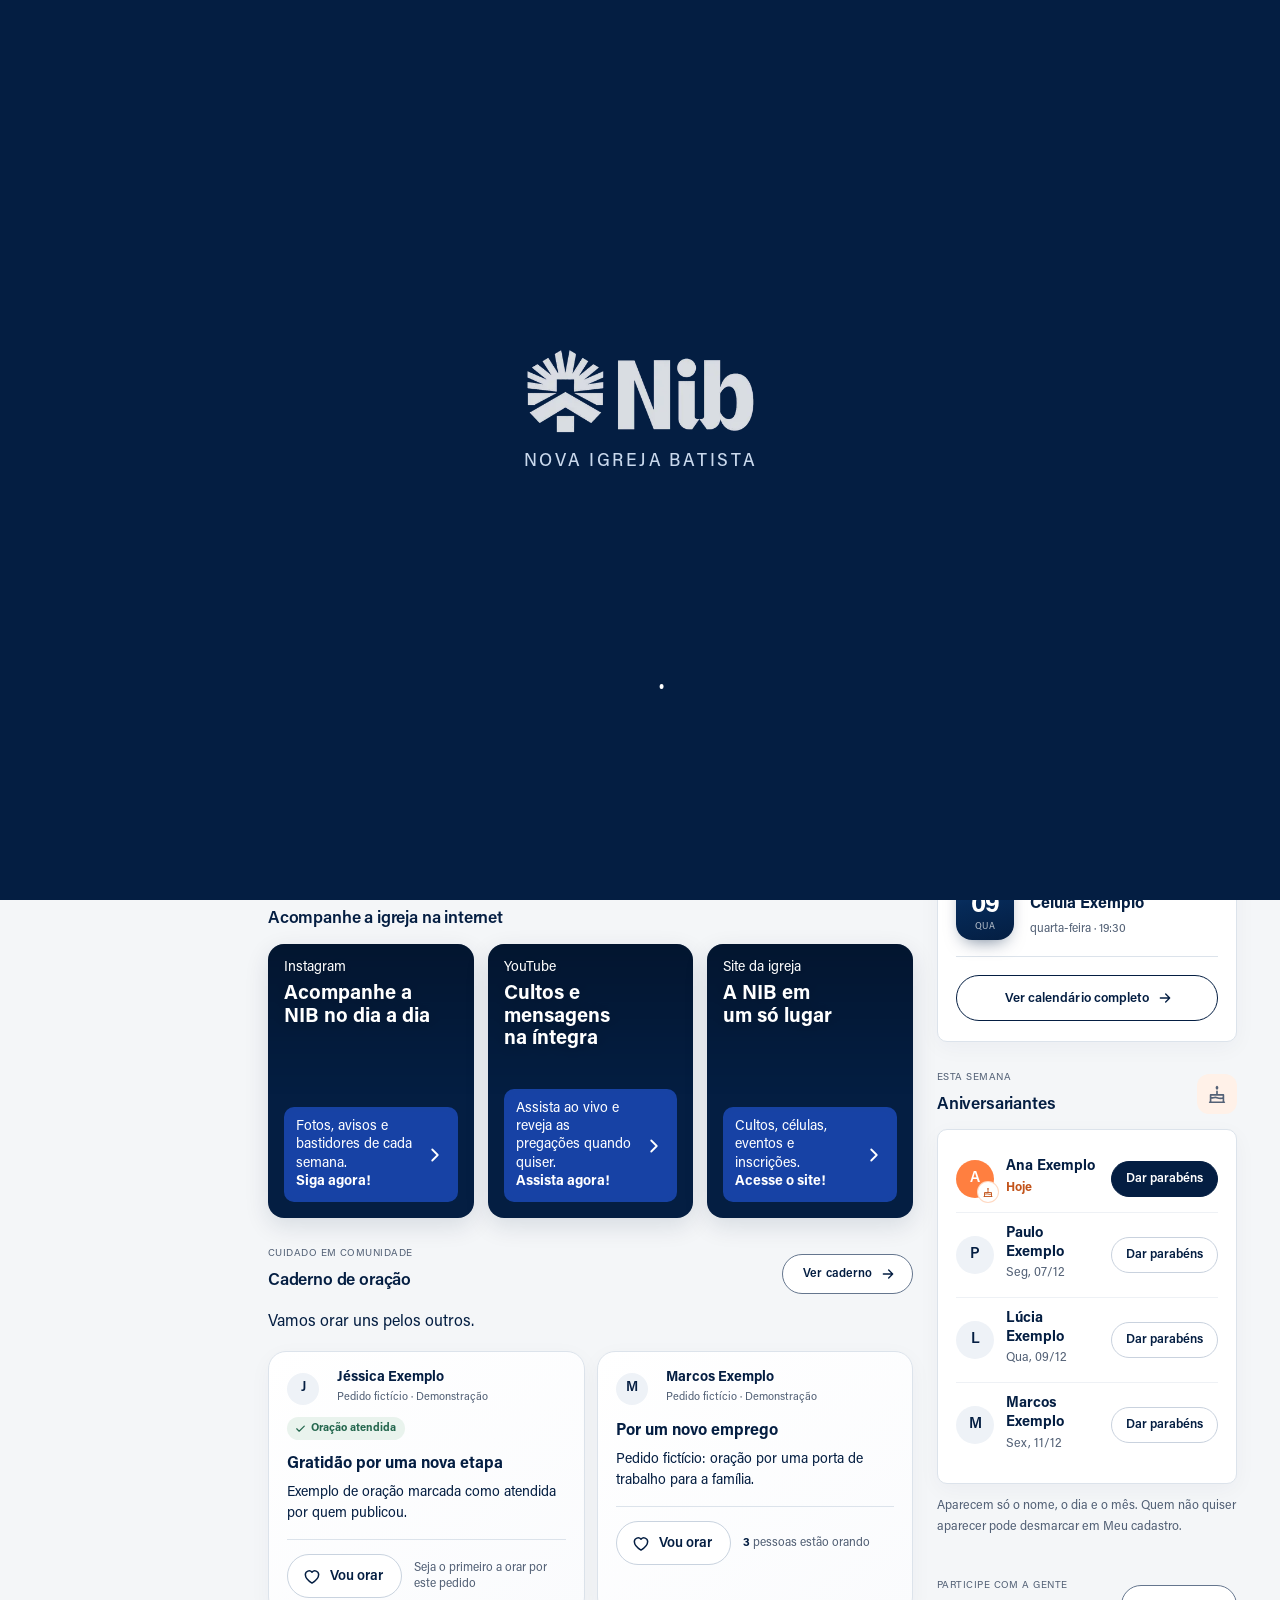
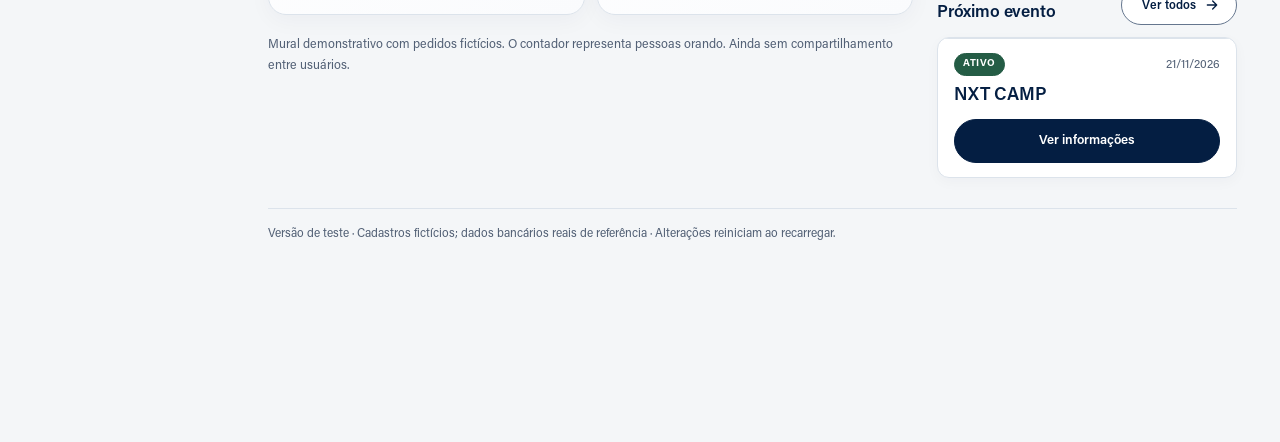
==== commit 25dbcefb: "App v125: Gênero (Masculino primeiro), espaçamentos e pesos de fonte iguais no Criar cadastro e Meu " ====
--- a/aplicativo/index.html
+++ b/aplicativo/index.html
@@ -31,15 +31,15 @@
   <form id="panel-signup" class="auth-form" role="tabpanel" aria-labelledby="tab-signup" novalidate hidden>
    <label for="signup-name">Nome completo</label>
    <input id="signup-name" name="nome" type="text" autocomplete="off" aria-required="true">
-   <fieldset class="auth-choice"><legend>Tratamento no app</legend>
+   <fieldset class="auth-choice"><legend>Gênero</legend>
     <div class="choice-seg" style="--n:2">
+    <label><input type="radio" name="sexo" value="m"><span>Masculino</span></label>
     <label><input type="radio" name="sexo" value="f" checked><span>Feminino</span></label>
-    <label><input type="radio" name="sexo" value="m"><span>Masculino</span></label>
     </div>
    </fieldset>
    <label for="signup-phone">Celular com WhatsApp</label>
    <input id="signup-phone" name="celular" type="tel" inputmode="tel" autocomplete="off" placeholder="(69) 9 9999-9999" aria-required="true">
-   <label for="signup-birth">Data de nascimento</label><input id="signup-birth" name="nascimento" type="date" min="1900-01-01" autocomplete="off" aria-required="true">
+   <label for="signup-birth">Data de nascimento</label><input id="signup-birth" name="nascimento" type="date" min="1900-01-01" autocomplete="off" required aria-required="true">
    <label for="signup-email">E-mail</label>
    <input id="signup-email" name="email" type="email" inputmode="email" autocomplete="off" aria-required="true">
    <fieldset class="auth-choice"><legend>Você já faz parte da NIB?</legend>
--- a/aplicativo/app.css
+++ b/aplicativo/app.css
@@ -2362,3 +2362,9 @@
 @media(max-width:420px){#nib-proposta .seg-auto>button small,#nib-proposta .day-pick.seg .day-pick-btn small{font-size:11px}#nib-proposta .day-pick.seg .day-pick-btn strong{font-size:14px}}
 @media(max-width:370px){#nib-proposta .seg-auto>button,#nib-proposta main .seg-auto>button.mem-chip,#nib-proposta .seg-auto>button.is-active{font-size:11.5px;gap:2px}#nib-proposta .seg-auto>button small{font-size:10.5px}}
 #nib-proposta #signup-cell-wrap>label{display:block;margin:0 0 6px;font:600 14px/1.3 "NIB Acumin Mobile",Arial,sans-serif;color:#041e42}
+/* Formulários: legenda com o mesmo respiro dos rótulos (6 px) e textos no mesmo peso/tamanho */
+#nib-proposta .auth-choice:has(>.choice-seg){gap:0}
+#nib-proposta .auth-choice:has(>.choice-seg)>legend{margin:0 0 6px;padding:0}
+#nib-proposta .choice-seg span,#nib-proposta .choice-seg input:checked+span{font:600 15px/1 "NIB Acumin Mobile",Arial,sans-serif}
+#nib-proposta .auth-form input[type=date]{font:400 16px/1.2 "NIB Acumin Mobile",Arial,sans-serif;color:#041e42}
+#nib-proposta .auth-form input[type=date]:invalid::-webkit-datetime-edit{color:#6b7a8f}
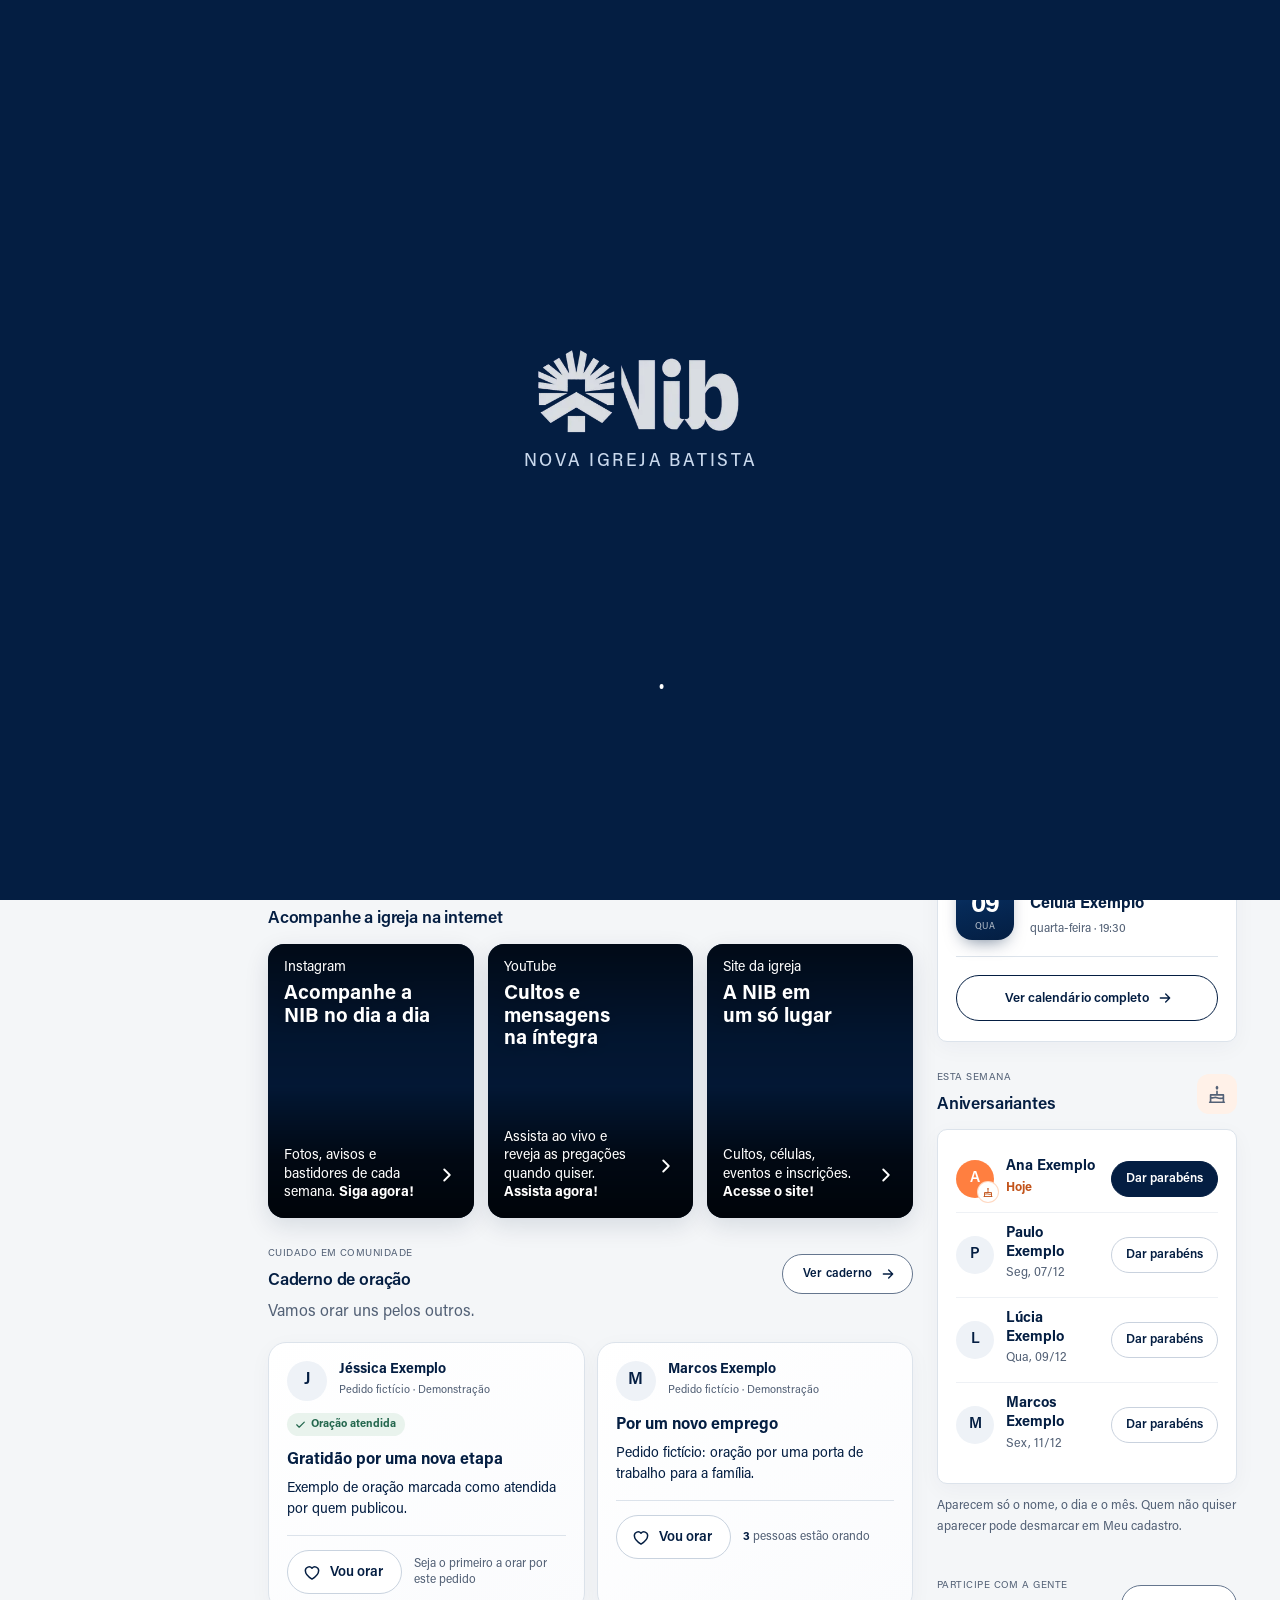
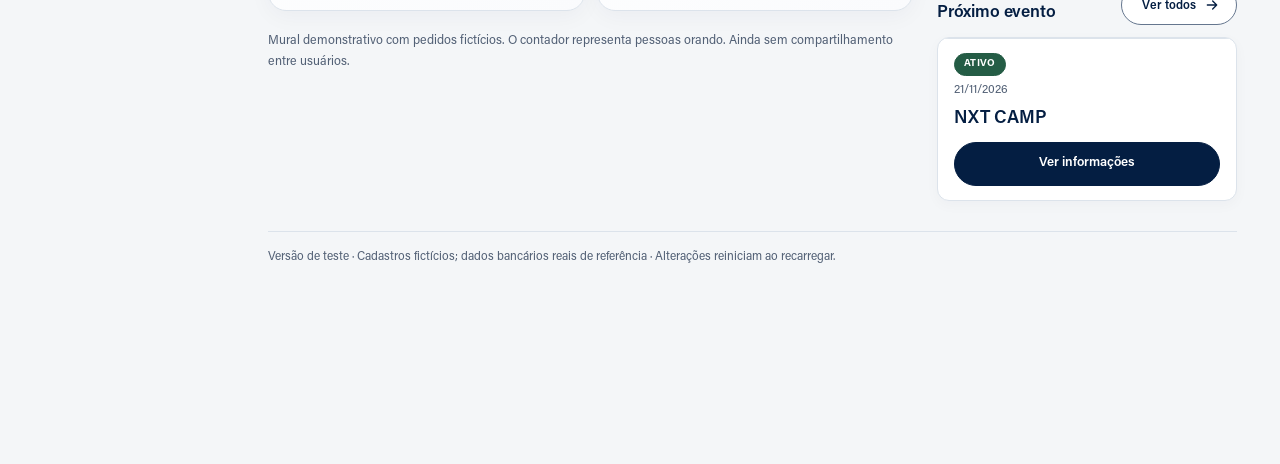
==== commit 52f24597: "App v197: passagem do mouse e seleção no computador; "Ver o app como" no topo à direita - Cards com " ====
--- a/aplicativo/index.html
+++ b/aplicativo/index.html
@@ -83,7 +83,7 @@
  </div>
  <div class="onb-footer"><div class="onb-dots" id="onb-dots" aria-hidden="true"><span class="is-active"></span><span></span><span></span><span></span></div><button type="button" class="auth-primary onb-next" id="onb-next">Próximo</button></div>
 </section>
-<header><a class="brand" href="#inicio" data-view="inicio"><img class="brand-logo" src="assets/logo.svg" alt="Nova Igreja Batista" width="100" height="42"><span>Nova Igreja Batista<time id="header-date" class="header-date"></time></span></a><div class="header-right"><span class="workspace" id="account">Jéssica Exemplo · Membro</span><details class="test-options"><summary class="site-link"><span class="test-label-desktop">Versão de teste</span><span class="test-label-mobile">Teste</span></summary><div class="test-options-panel"><strong>Ambiente demonstrativo</strong><p>Cadastros fictícios. Dados bancários públicos da igreja são reais e aparecem identificados. Sem inscrições ou pagamentos pelo aplicativo.</p><label for="demo-context">Testar experiência</label><select id="demo-context" autocomplete="off"><option value="membro">Membro</option><option value="secretaria">Secretaria da igreja</option><option value="pastoral">Liderança Pastoral</option><option value="tesouraria">Tesouraria</option></select><p class="note">Este seletor não é autenticação ou controle de acesso.</p><label class="test-toggle"><input type="checkbox" id="simulate-service"> Simular dia de culto (check-in aberto)</label><label class="test-toggle"><input type="checkbox" id="simulate-birthday"> Simular meu aniversário</label><button type="button" class="site-link replay-flow" id="replay-flow">Ver login e orientação de novo</button></div></details></div><div class="mobile-header-actions"><button type="button" class="header-icon" id="header-notices" aria-haspopup="dialog" aria-controls="notices-dialog" aria-label="Avisos da igreja"><svg viewBox="0 0 24 24" fill="none" stroke="currentColor" stroke-width="1.8" stroke-linecap="round" stroke-linejoin="round" aria-hidden="true"><path d="M18 8a6 6 0 0 0-12 0c0 7-3 7-3 9h18c0-2-3-2-3-9 M10 21h4"/></svg></button><button type="button" id="header-menu" class="header-icon" aria-label="Abrir menu" aria-controls="mobile-drawer" aria-expanded="false"><svg viewBox="0 0 24 24" fill="none" stroke="currentColor" stroke-width="1.8" stroke-linecap="round" aria-hidden="true"><path d="M4 6h16 M4 12h16 M4 18h16"/></svg></button></div></header>
+<header><a class="brand" href="#inicio" data-view="inicio"><img class="brand-logo" src="assets/logo.svg" alt="Nova Igreja Batista" width="100" height="42"><span>Nova Igreja Batista<time id="header-date" class="header-date"></time></span></a><div class="header-right"><div class="header-view-as" id="header-view-as" hidden></div><span class="workspace" id="account">Jéssica Exemplo · Membro</span><details class="test-options"><summary class="site-link"><span class="test-label-desktop">Versão de teste</span><span class="test-label-mobile">Teste</span></summary><div class="test-options-panel"><strong>Ambiente demonstrativo</strong><p>Cadastros fictícios. Dados bancários públicos da igreja são reais e aparecem identificados. Sem inscrições ou pagamentos pelo aplicativo.</p><label for="demo-context">Testar experiência</label><select id="demo-context" autocomplete="off"><option value="membro">Membro</option><option value="secretaria">Secretaria da igreja</option><option value="pastoral">Liderança Pastoral</option><option value="tesouraria">Tesouraria</option></select><p class="note">Este seletor não é autenticação ou controle de acesso.</p><label class="test-toggle"><input type="checkbox" id="simulate-service"> Simular dia de culto (check-in aberto)</label><label class="test-toggle"><input type="checkbox" id="simulate-birthday"> Simular meu aniversário</label><button type="button" class="site-link replay-flow" id="replay-flow">Ver login e orientação de novo</button></div></details></div><div class="mobile-header-actions"><button type="button" class="header-icon" id="header-notices" aria-haspopup="dialog" aria-controls="notices-dialog" aria-label="Avisos da igreja"><svg viewBox="0 0 24 24" fill="none" stroke="currentColor" stroke-width="1.8" stroke-linecap="round" stroke-linejoin="round" aria-hidden="true"><path d="M18 8a6 6 0 0 0-12 0c0 7-3 7-3 9h18c0-2-3-2-3-9 M10 21h4"/></svg></button><button type="button" id="header-menu" class="header-icon" aria-label="Abrir menu" aria-controls="mobile-drawer" aria-expanded="false"><svg viewBox="0 0 24 24" fill="none" stroke="currentColor" stroke-width="1.8" stroke-linecap="round" aria-hidden="true"><path d="M4 6h16 M4 12h16 M4 18h16"/></svg></button></div></header>
 <dialog id="mobile-drawer" aria-labelledby="drawer-title"><div class="drawer-heading"><div class="menu-brand"><img src="assets/logo.svg" alt="Nova Igreja Batista" width="72" height="34"><div><h2 id="drawer-title">Menu</h2><p>Sua conta e sua vida na igreja</p></div></div><button type="button" id="drawer-close" aria-label="Fechar menu"><svg class="back-arrow" viewBox="0 0 24 24" fill="none" stroke="currentColor" stroke-width="2" stroke-linecap="round" stroke-linejoin="round" aria-hidden="true"><path d="M19 12H5 M11 6l-6 6 6 6"/></svg><span>Voltar</span></button></div><div id="menu-profile"></div><nav id="mobile-navigation" aria-label="Navegação no celular"></nav><button type="button" class="logout-btn" data-logout="1"><svg viewBox="0 0 24 24" fill="none" stroke="currentColor" stroke-width="1.8" stroke-linecap="round" stroke-linejoin="round" aria-hidden="true"><path d="M15 4h3a2 2 0 0 1 2 2v12a2 2 0 0 1-2 2h-3 M10 16l-4-4 4-4 M6 12h10"/></svg><span>Sair da conta</span></button><div class="drawer-test"><label for="demo-context-mobile">Experiência de teste</label><select id="demo-context-mobile"><option value="membro">Membro</option><option value="secretaria">Secretaria da igreja</option><option value="pastoral">Liderança Pastoral</option><option value="tesouraria">Tesouraria</option></select><label class="test-toggle"><input type="checkbox" id="simulate-birthday-mobile"> Simular meu aniversário</label><p>Perfis demonstrativos, sem autenticação real.</p></div></dialog>
 <div class="layout"><aside><button class="nib-sidebar-toggle" id="sidebar-toggle" type="button" aria-controls="navigation" aria-expanded="true" aria-label="Recolher menu lateral"></button><div class="sidebar-label">PLATAFORMA NIB</div><nav id="navigation" aria-label="Navegação principal"></nav><p class="aside-note">Um só lugar para caminhar com a sua igreja.</p><div class="sidebar-bottom"><span>Nova Igreja Batista</span><small>Aplicativo em desenvolvimento</small></div><button type="button" class="logout-btn is-side" data-logout="1"><svg viewBox="0 0 24 24" fill="none" stroke="currentColor" stroke-width="1.8" stroke-linecap="round" stroke-linejoin="round" aria-hidden="true"><path d="M15 4h3a2 2 0 0 1 2 2v12a2 2 0 0 1-2 2h-3 M10 16l-4-4 4-4 M6 12h10"/></svg><span>Sair da conta</span></button></aside>
 <main id="main"><nav class="mobile-backbar" id="mobile-return" aria-label="Retornar" hidden><a id="mobile-back" data-back href="#inicio"><svg class="back-arrow" viewBox="0 0 24 24" fill="none" stroke="currentColor" stroke-width="2" stroke-linecap="round" stroke-linejoin="round" aria-hidden="true"><path d="M19 12H5 M11 6l-6 6 6 6"/></svg><span>Voltar</span></a></nav><span class="eyebrow" id="eyebrow">BOAS-VINDAS</span><h1 id="heading" tabindex="-1">Sua igreja, perto de você.</h1><p class="lead" id="description">Seu cadastro, encontros e próximos passos na comunidade.</p><div id="content"></div><p id="feedback" class="message" role="status" aria-live="polite" aria-atomic="true"></p><p id="sr-status" class="sr-only" role="status" aria-live="polite" aria-atomic="true"></p><p class="preview-note">Versão de teste · Cadastros fictícios; dados bancários reais de referência · Alterações reiniciam ao recarregar.</p></main></div><nav id="bottom-nav" class="bottom-bar" aria-label="Acessos do membro" hidden></nav><dialog id="notices-dialog" aria-labelledby="notices-title"><div class="popup-heading"><span class="popup-kicker">PLATAFORMA NIB</span><button type="button" id="notices-close" class="popup-close" aria-label="Fechar notificações"><svg viewBox="0 0 24 24" fill="none" stroke="currentColor" stroke-width="1.8" stroke-linecap="round" aria-hidden="true"><path d="m6 6 12 12 M18 6 6 18"/></svg></button><h2 id="notices-title">Notificações</h2><p>Avisos da igreja e o que acontece com os seus pedidos.</p></div><div class="notices-empty"><div class="notices-symbol" aria-hidden="true"><svg viewBox="0 0 24 24" fill="none" stroke="currentColor" stroke-width="1.8" stroke-linecap="round" stroke-linejoin="round"><path d="M18 8a6 6 0 0 0-12 0c0 7-3 7-3 9h18c0-2-3-2-3-9 M10 21h4"/></svg></div><h3>Tudo em dia por aqui</h3><p>Quando a igreja publicar um aviso ou responder a um pedido seu, ele aparece aqui.</p></div><div class="popup-actions"><button type="button" data-view="informacoes">Ver informações da igreja</button></div></dialog></body></html>
--- a/aplicativo/app.css
+++ b/aplicativo/app.css
@@ -778,7 +778,7 @@
 #nib-proposta .calendar-now .label{font-size:10px;margin:0;color:#b64e1a}
 #nib-proposta .calendar-now strong{font-size:16px;line-height:1.25;color:#041e42}
 #nib-proposta .calendar-now small{display:flex;align-items:center;gap:6px;font-size:12px;line-height:1.35;color:#536176;min-width:0}
-#nib-proposta .calendar-now small>span{min-width:0;overflow:hidden;text-overflow:ellipsis;white-space:nowrap}
+#nib-proposta .calendar-now small>span{min-width:0;overflow-wrap:anywhere;white-space:normal}
 #nib-proposta .calendar-now b{font-weight:600;color:#041e42}
 #nib-proposta main .calendar-actions .calendar-today{flex:0 0 auto;gap:7px;min-height:42px;padding:9px 16px 9px 14px;box-shadow:none}
 #nib-proposta .calendar-today svg{width:17px;height:17px;flex:0 0 17px}
@@ -883,7 +883,7 @@
 #nib-proposta .gift-payer .profile-avatar{width:40px;height:40px;flex:0 0 40px;font-size:17px}
 #nib-proposta .gift-payer-label{font-size:10.5px;font-weight:600;letter-spacing:.06em;text-transform:uppercase;color:#7a879a}
 #nib-proposta .gift-payer strong{font-size:15px;color:#041e42}
-#nib-proposta .gift-payer small{font-size:12px;color:#536176;overflow:hidden;text-overflow:ellipsis;white-space:nowrap}
+#nib-proposta .gift-payer small{font-size:12px;color:#536176;overflow-wrap:anywhere;white-space:normal}
 #nib-proposta .gift-auto{align-self:flex-start;padding:4px 8px;border-radius:999px;background:#e9f3ed;color:#24674e;font-size:10.5px;font-weight:700}
 #nib-proposta .gift-hint{margin:12px 0;font-size:13px;line-height:1.5;color:#536176}
 #nib-proposta .gift-hint .auth-link{display:inline;padding:0;min-height:0;font-size:inherit}
@@ -1022,7 +1022,7 @@
 #nib-proposta .admin-task.is-warn .admin-task-icon{background:rgba(255,127,64,.14);color:#9a3e13}
 #nib-proposta .admin-task-text{flex:1;min-width:0;display:flex;flex-direction:column;gap:2px}
 #nib-proposta .admin-task-text strong{font-size:15px;font-weight:700}
-#nib-proposta .admin-task-text small{font-size:12.5px;line-height:1.4;color:#536176;overflow:hidden;text-overflow:ellipsis;white-space:nowrap}
+#nib-proposta .admin-task-text small{font-size:12.5px;line-height:1.4;color:#536176;overflow-wrap:anywhere;white-space:normal}
 #nib-proposta .admin-count{flex:0 0 auto;min-width:28px;height:28px;padding:0 8px;display:grid;place-items:center;border-radius:999px;background:#e85d16;color:#fff;font-size:13px;font-weight:700}
 #nib-proposta .admin-count.is-zero{background:#eef2f7;color:#536176}
 #nib-proposta .admin-chevron{flex:0 0 18px;width:18px;height:18px;color:#8a96a8}
@@ -1113,9 +1113,9 @@
 #nib-proposta .admin-notice:last-of-type{border-bottom:0}
 /* Campos: sem ultrapassar a borda do bloco (iOS Safari dá largura própria a data/hora) */
 #nib-proposta input,#nib-proposta textarea,#nib-proposta select{box-sizing:border-box;min-width:0;max-width:100%}
-#nib-proposta input[type=date],#nib-proposta input[type=time]{-webkit-appearance:none;appearance:none;display:block;width:100%;min-width:0;min-height:46px;line-height:1.5;text-align:left;background-color:var(--nib-field-surface)}
-#nib-proposta input[type=date]::-webkit-date-and-time-value,#nib-proposta input[type=time]::-webkit-date-and-time-value{text-align:left;margin:0}
-#nib-proposta input[type=date]::-webkit-calendar-picker-indicator,#nib-proposta input[type=time]::-webkit-calendar-picker-indicator{margin-left:auto}
+#nib-proposta input[type=date],#nib-proposta input[type=time],#nib-proposta input[type=datetime-local],#nib-proposta input[type=month]{-webkit-appearance:none;appearance:none;display:block;width:100%;min-width:0;min-height:46px;line-height:1.5;text-align:left;background-color:var(--nib-field-surface)}
+#nib-proposta input[type=date]::-webkit-date-and-time-value,#nib-proposta input[type=time]::-webkit-date-and-time-value,#nib-proposta input[type=datetime-local]::-webkit-date-and-time-value,#nib-proposta input[type=month]::-webkit-date-and-time-value{text-align:left;margin:0}
+#nib-proposta input[type=date]::-webkit-calendar-picker-indicator,#nib-proposta input[type=time]::-webkit-calendar-picker-indicator,#nib-proposta input[type=datetime-local]::-webkit-calendar-picker-indicator,#nib-proposta input[type=month]::-webkit-calendar-picker-indicator{margin-left:auto}
 #nib-proposta .form-grid{grid-template-columns:repeat(2,minmax(0,1fr))}
 #nib-proposta .form-grid>div{min-width:0}
 #nib-proposta .box,#nib-proposta .admin-grid>*{min-width:0}
@@ -1290,7 +1290,7 @@
 @media(max-width:820px){#nib-proposta .dash-tiles{gap:18px}}
 @media(max-width:600px){#nib-proposta .dash-tiles{grid-template-columns:repeat(2,minmax(0,1fr));gap:12px}#nib-proposta .dash-tile,#nib-proposta .dash-tile:nth-child(n+4){grid-column:auto;padding:14px}#nib-proposta .dash-tile:last-child{grid-column:1/-1}#nib-proposta .dash-tile-value{font-size:28px}#nib-proposta .dash-cells{grid-template-columns:104px minmax(0,1fr);gap:16px}#nib-proposta .dash-ring{width:104px;height:104px}#nib-proposta .dash-demo{font-size:11px}}
 #nib-proposta .dash-tile-top{flex-direction:column;align-items:flex-start;gap:12px}
-#nib-proposta .dash-tile-label{white-space:nowrap;overflow:hidden;text-overflow:ellipsis;max-width:100%}
+#nib-proposta .dash-tile-label{white-space:normal;overflow-wrap:anywhere;max-width:100%}
 #nib-proposta .dash-minis{display:grid;grid-template-columns:repeat(3,minmax(0,1fr));gap:12px}
 #nib-proposta .dash-minis>div{padding:10px 12px;border-radius:10px;background:#f5f7fa}
 #nib-proposta .dash-minis small{display:block;font-size:11.5px;color:#65768e;margin-bottom:2px}
@@ -1333,7 +1333,7 @@
 #nib-proposta .bday .profile-avatar{flex:0 0 38px;width:38px;height:38px;font-size:15px}
 #nib-proposta .bday.is-today .profile-avatar{background:#ff7f40;color:#fff}
 #nib-proposta .bday-text{flex:1;min-width:0}
-#nib-proposta .bday-text strong{display:block;font-size:14.5px;line-height:1.3;color:#041e42;overflow:hidden;text-overflow:ellipsis;white-space:nowrap}
+#nib-proposta .bday-text strong{display:block;font-size:14.5px;line-height:1.3;color:#041e42;overflow-wrap:anywhere;white-space:normal}
 #nib-proposta .bday-text small{font-size:12.5px;color:#536176;text-transform:capitalize}
 #nib-proposta .bday.is-today .bday-text small{color:#c2531a;font-weight:700}
 #nib-proposta .bday-btn{flex:0 0 auto;min-height:36px;padding:6px 14px;border:1px solid #c9d2de;border-radius:999px;background:#fff;color:#041e42;font:600 12.5px/1.3 var(--nib-font);cursor:pointer;white-space:nowrap}
@@ -2047,7 +2047,7 @@
 #nib-proposta .place-links a{display:flex;align-items:center;gap:10px;min-height:60px;padding:10px 12px;border:1px solid #dce3eb;border-radius:16px;background:#fff;color:#041e42;text-decoration:none;min-width:0}
 #nib-proposta .place-links svg{flex:none;width:24px;height:24px}
 #nib-proposta .place-links strong{display:block;font-size:15px;line-height:1.2}
-#nib-proposta .place-links small{display:block;font-size:12px;color:#536176;overflow:hidden;text-overflow:ellipsis;white-space:nowrap}
+#nib-proposta .place-links small{display:block;font-size:12px;color:#536176;overflow-wrap:anywhere;white-space:normal}
 #nib-proposta .place-links span{min-width:0}
 @media(hover:hover){#nib-proposta .place-route:hover{background:#0b2d5c}#nib-proposta .place-links a:hover{background:#f3f6f9}}
 /* Sua célula (mesmo estilo do bloco de endereço) */
@@ -2252,7 +2252,7 @@
   /* Agenda: dia selecionado sem quebrar "Sexta-feira" ao lado do selo */
   #nib-proposta .calendar-selection .selection-head{display:grid;grid-template-columns:56px minmax(0,1fr);column-gap:14px;row-gap:8px;align-items:center}
   #nib-proposta .calendar-selection .selection-date{grid-row:1/3;width:56px;align-self:center}
-  #nib-proposta .calendar-selection .selection-head h2{white-space:nowrap;overflow:hidden;text-overflow:ellipsis}
+  #nib-proposta .calendar-selection .selection-head h2{white-space:normal;overflow-wrap:anywhere}
   #nib-proposta .calendar-selection .selection-count{grid-column:2;justify-self:start;align-self:start}
   /* Primeiro bloco do menu ao lado do botão de recolher (sem a linha "Plataforma Nib") */
   #nib-proposta:not(.nib-sidebar-collapsed) .layout>aside:has(.nav-group)>.sidebar-label{display:none}
@@ -2368,3 +2368,495 @@
 #nib-proposta .choice-seg span,#nib-proposta .choice-seg input:checked+span{font:600 15px/1 "NIB Acumin Mobile",Arial,sans-serif}
 #nib-proposta .auth-form input[type=date]{font:400 16px/1.2 "NIB Acumin Mobile",Arial,sans-serif;color:#041e42}
 #nib-proposta .auth-form input[type=date]:invalid::-webkit-datetime-edit{color:#6b7a8f}
+/* v126: pílula selecionada azul com letra branca em todo seletor deslizante, menos Entrar/Criar cadastro (Hilton, 06/11/2026) */
+#nib-proposta .seg>.seg-pill,#nib-proposta .choice-seg::before{background:#041e42;box-shadow:0 2px 8px #041e4233}
+#nib-proposta .seg-auto>button.is-active,#nib-proposta .seg-auto>button.is-active:hover,#nib-proposta main .seg-auto>button.mem-chip.is-active,#nib-proposta main .seg-auto>button.mem-chip.is-active:hover,
+#nib-proposta .day-pick.seg .day-pick-btn.is-active,#nib-proposta .day-pick.seg .day-pick-btn.is-active:hover,
+#nib-proposta .choice-seg input:checked+span,#nib-proposta .choice-seg input:checked+span:hover{color:#fff}
+#nib-proposta .seg-auto>button.is-active small,#nib-proposta .day-pick.seg .day-pick-btn.is-active small{color:#ffffffc7}
+#nib-proposta .choice-seg input:focus-visible+span{outline:3px solid #041e42;outline-offset:2px}
+#nib-proposta .auth-tabs.seg>.seg-pill{background:#fff;box-shadow:0 2px 8px #041e421a}
+/* v127: dias das Células com o mesmo arredondamento de pílula dos outros seletores */
+#nib-proposta .day-pick.seg,#nib-proposta .day-pick.seg>.seg-pill,#nib-proposta .day-pick.seg .day-pick-btn{border-radius:999px}
+#nib-proposta .day-pick.seg .day-pick-btn.is-today::after{top:5px;right:auto;left:calc(50% - 3px)}
+/* v128: seletores com contagem (dias das Células, filtros de Cadastros/Membros, anos) voltam à pílula branca do login (Hilton, 06/11/2026) */
+#nib-proposta .seg-auto>.seg-pill,#nib-proposta .day-pick.seg>.seg-pill{background:#fff;box-shadow:0 2px 8px #041e421a}
+#nib-proposta .seg-auto>button.is-active,#nib-proposta .seg-auto>button.is-active:hover,#nib-proposta main .seg-auto>button.mem-chip.is-active,#nib-proposta main .seg-auto>button.mem-chip.is-active:hover,
+#nib-proposta .day-pick.seg .day-pick-btn.is-active,#nib-proposta .day-pick.seg .day-pick-btn.is-active:hover{color:#041e42}
+#nib-proposta .seg-auto>button.is-active small,#nib-proposta .day-pick.seg .day-pick-btn.is-active small{color:#536176}
+/* v131: tipos de Sugestões no mesmo padrão do Gênero (pílula azul, letra branca, 600 15px) */
+#nib-proposta .sug-tipos button{font:600 15px/1 "NIB Acumin Mobile",Arial,sans-serif}
+#nib-proposta .sug-tipos button[aria-checked=true],#nib-proposta .sug-tipos button[aria-checked=true]:hover,#nib-proposta .sug-tipos button[aria-checked=true]:focus{color:#fff}
+/* v132: barra do topo sempre na frente do conteúdo (no desktop ela ficava sem z-index e o título passava por cima) */
+#nib-proposta>header{z-index:130}
+/* v132: Células no desktop, "Sua célula" (maior) ao lado de "Nossas células" */
+#nib-proposta .cell-top{display:contents}
+@media(min-width:1100px){
+  #nib-proposta .cell-top{display:grid;grid-template-columns:minmax(0,1.75fr) minmax(0,1fr);gap:20px;align-items:stretch;margin:0 0 20px}
+  #nib-proposta .cell-top>.box{margin:0}
+  #nib-proposta .cell-top>.cell-intro{display:flex;flex-direction:column;justify-content:flex-start}
+}
+/* v134: Meu cadastro — tag no padrão (à direita do nome, cor pelo status) e hierarquia de pesos */
+#nib-proposta .profile-head{display:flex;align-items:flex-start;justify-content:space-between;gap:12px}
+#nib-proposta .profile-head h2{margin:0;font:700 22px/1.25 "NIB Acumin Mobile",Arial,sans-serif;color:#041e42;letter-spacing:-.01em}
+#nib-proposta .profile-head .tag{flex:0 0 auto;margin:3px 0 0;padding:4px 10px;border:0;border-radius:999px;font:700 10.5px/1.3 "NIB Acumin Mobile",Arial,sans-serif;letter-spacing:.06em;text-transform:uppercase;white-space:nowrap}
+#nib-proposta .profile-head .tag.status-active{background:#e9f3ed;color:#24674e}
+#nib-proposta .profile-head .tag.is-wait{background:#fff6e5;color:#8a5a00}
+#nib-proposta .profile-head .tag.is-neutral{background:#eef1f5;color:#41506a}
+#nib-proposta .profile-summary .profile dt{font:500 12px/1.3 "NIB Acumin Mobile",Arial,sans-serif;color:#5b6b80;letter-spacing:.02em}
+#nib-proposta .profile-summary .profile dd{font:500 15px/1.45 "NIB Acumin Mobile",Arial,sans-serif;color:#041e42}
+#nib-proposta .profile-layout .box>h2,#nib-proposta .push-box h2{font-weight:700}
+#nib-proposta .profile-layout label,#nib-proposta .profile-layout legend{font:600 14px/1.3 "NIB Acumin Mobile",Arial,sans-serif;color:#041e42}
+#nib-proposta .profile-layout label.check,#nib-proposta .push-box label.check{font:400 14px/1.45 "NIB Acumin Mobile",Arial,sans-serif;color:#041e42}
+#nib-proposta .profile-layout input:not([type=checkbox]):not([type=radio]),#nib-proposta .profile-layout select{font:400 16px/1.3 "NIB Acumin Mobile",Arial,sans-serif;color:#041e42}
+#nib-proposta .profile-layout .choice-seg label{font:inherit}
+/* v135: Agenda no desktop mais leve e compacta — calendário à esquerda; "Hoje" e o dia selecionado à direita */
+@media(min-width:1100px){
+  #nib-proposta #content[data-view=agenda]{grid-template-columns:minmax(0,1fr) 360px;gap:20px 24px;max-width:1160px}
+  #nib-proposta #content[data-view=agenda]>.calendar-box{grid-column:1;grid-row:1/span 2;padding:24px 28px 20px}
+  #nib-proposta #content[data-view=agenda]>.calendar-actions{grid-column:2;grid-row:1;margin:0;padding:18px 20px;align-items:center}
+  #nib-proposta #content[data-view=agenda]>.calendar-selection{grid-column:2;grid-row:2;position:static;align-self:start}
+  #nib-proposta #content[data-view=agenda]>.note{grid-column:1/-1;max-width:none}
+  #nib-proposta #content[data-view=agenda] .calendar-now small>span{white-space:normal}
+  #nib-proposta #content[data-view=agenda] .calendar-toolbar{display:flex;align-items:center;gap:8px;margin:0 0 18px}
+  #nib-proposta #content[data-view=agenda] .calendar-toolbar h2{margin:0;font:700 22px/1.2 "NIB Acumin Mobile",Arial,sans-serif;letter-spacing:-.01em}
+  #nib-proposta #content[data-view=agenda] .calendar-toolbar>button{width:38px;min-width:38px;height:38px;border:1px solid #dce3eb;border-radius:999px;font-size:22px;line-height:1;transition:background .2s,border-color .2s}
+  #nib-proposta #content[data-view=agenda] .calendar-week{gap:4px;margin:0 0 6px;padding:0 0 10px;border-bottom:1px solid #eef1f5;font:600 12px/1 "NIB Acumin Mobile",Arial,sans-serif;letter-spacing:.06em;color:#6b7a8f}
+  #nib-proposta #content[data-view=agenda] .calendar-grid{gap:4px}
+  #nib-proposta #content[data-view=agenda] .calendar-grid>*{height:58px;display:flex;align-items:center;justify-content:center}
+  #nib-proposta #content[data-view=agenda] .calendar-grid .calendar-day{width:50px;height:50px;min-height:0;aspect-ratio:auto;justify-self:center;gap:3px;border:1px solid transparent;font:600 15px/1 "NIB Acumin Mobile",Arial,sans-serif;color:#041e42;transition:background .18s,color .18s}
+  #nib-proposta #content[data-view=agenda] .calendar-grid .calendar-day[aria-current=date]{border-color:#2463a6;color:#2463a6}
+  #nib-proposta #content[data-view=agenda] .calendar-grid .calendar-day[aria-pressed=true]{color:#fff;border-color:transparent}
+  #nib-proposta #content[data-view=agenda] .calendar-legend{justify-content:flex-start;gap:18px;margin:14px 0 0;padding:14px 0 0;border-top:1px solid #eef1f5}
+}
+@media(min-width:1100px) and (hover:hover){
+  #nib-proposta #content[data-view=agenda] .calendar-grid .calendar-day:not([aria-pressed=true]):hover{background:#eef2f7;color:#041e42}
+  #nib-proposta #content[data-view=agenda] .calendar-grid .calendar-day:not([aria-pressed=true]):hover .calendar-dot{outline:0}
+  #nib-proposta #content[data-view=agenda] .calendar-toolbar>button:hover{background:#eef2f7;border-color:#c9d2de}
+}
+/* v135: Células no desktop — blocos do topo mais baixos (local e horário lado a lado; ações numa linha) */
+@media(min-width:1100px){
+  #nib-proposta .cell-top>.my-cell{display:grid;grid-template-columns:minmax(0,1fr) minmax(0,1fr);column-gap:12px;padding:22px 24px}
+  #nib-proposta .cell-top>.my-cell>*{grid-column:1/-1}
+  #nib-proposta .cell-top>.my-cell h2{margin:6px 0 2px}
+  #nib-proposta .cell-top>.my-cell .cell-leader{margin:0 0 14px}
+  #nib-proposta .cell-top>.my-cell .cell-place{display:grid;grid-template-columns:minmax(0,.8fr) minmax(0,1.2fr);gap:12px;margin:0 0 14px;padding:14px 16px}
+  #nib-proposta .cell-top>.my-cell .cell-place-row{margin:0}
+  #nib-proposta .cell-top>.my-cell .cell-wa-main{grid-column:1;margin:0;min-height:52px}
+  #nib-proposta .cell-top>.my-cell .place-links{grid-column:2;margin:0;gap:12px}
+  #nib-proposta .cell-top>.my-cell .place-links a{min-height:52px;padding:8px 12px}
+  #nib-proposta .cell-top>.cell-intro{padding:22px 24px}
+  #nib-proposta .cell-top>.cell-intro h2{margin:6px 0 10px}
+}
+/* v135: Check-in dos cultos no desktop em 2 colunas — QR Code à esquerda; agora, local e histórico à direita */
+@media(min-width:1100px){
+  #nib-proposta #content[data-view=checkin]{display:grid;grid-template-columns:minmax(0,1fr) minmax(0,1fr);gap:20px 24px;align-items:start;max-width:1160px}
+  #nib-proposta #content[data-view=checkin]>.box{margin:0;padding:22px 24px}
+  #nib-proposta #content[data-view=checkin]>.ck-box:has(.ck-qr){grid-column:1;grid-row:1/span 3;position:sticky;top:92px;display:flex;flex-direction:column}
+  #nib-proposta #content[data-view=checkin]>.ck-box:has(.ck-qr) .ck-qr{align-self:center;margin:6px 0 18px}
+  #nib-proposta #content[data-view=checkin]>.ck-box:has(.ck-qr) .form-actions{justify-content:center;margin:0}
+  #nib-proposta #content[data-view=checkin]>.box:not(:has(.ck-qr)){grid-column:2}
+  #nib-proposta #content[data-view=checkin]>.box p{margin:0 0 12px}
+  #nib-proposta #content[data-view=checkin]>.box .note{margin:0 0 16px}
+  #nib-proposta #content[data-view=checkin]>.box .form-actions{margin-top:4px}
+}
+/* v135: Sugestões no desktop — formulário e recebidas lado a lado; sozinho, o formulário não estica */
+@media(min-width:1100px){
+  #nib-proposta #content[data-view=sugestoes]{display:grid;grid-template-columns:minmax(0,1fr) minmax(0,1fr);gap:20px 24px;align-items:start;max-width:1160px}
+  #nib-proposta #content[data-view=sugestoes]>.box{margin:0;padding:22px 24px}
+  #nib-proposta #content[data-view=sugestoes]>.sug-box:only-child{grid-column:1/-1;max-width:640px}
+  #nib-proposta #content[data-view=sugestoes]>.sug-box{position:sticky;top:92px}
+  #nib-proposta #content[data-view=sugestoes] .sug-tipos{max-width:none}
+  #nib-proposta #content[data-view=sugestoes] .sug-box textarea{min-height:150px}
+}
+#nib-proposta .sug-box label{font:600 14px/1.3 "NIB Acumin Mobile",Arial,sans-serif;color:#041e42}
+/* v136: Agenda desktop — setas uma de cada lado, dias com o círculo e linha separando as semanas */
+@media(min-width:1100px){
+  #nib-proposta #content[data-view=agenda] .calendar-toolbar>div{flex:1;text-align:center}
+  #nib-proposta #content[data-view=agenda] .calendar-week{border-bottom:1px solid #e3e8ef}
+  #nib-proposta #content[data-view=agenda] .calendar-grid{row-gap:0;background:repeating-linear-gradient(to bottom,transparent 0 63px,#e3e8ef 63px 64px)}
+  #nib-proposta #content[data-view=agenda] .calendar-grid{grid-auto-rows:64px;align-items:center}
+  #nib-proposta #content[data-view=agenda] .calendar-grid>span{height:64px}
+  #nib-proposta #content[data-view=agenda] .calendar-grid .calendar-day{align-self:center}
+  #nib-proposta #content[data-view=agenda] .calendar-grid .calendar-day{width:48px;height:48px}
+  #nib-proposta #content[data-view=agenda] .calendar-legend{border-top:0;margin-top:8px;padding-top:8px}
+}
+/* v137: cabeçalho do menu (Menu / Voltar) rola junto com a lista, sem ficar fixo por cima */
+#nib-proposta .drawer-heading{position:static}
+/* v141: balão de pedidos novos no atalho do Caderno, abas do caderno e painel da equipe */
+#nib-proposta main .quick-action .quick-badge{position:absolute;top:10px;right:10px;min-width:22px;height:22px;padding:0 6px;border-radius:999px;background:#d92d20;color:#fff;font:700 12px/22px "NIB Acumin Mobile",Arial,sans-serif;text-align:center;box-shadow:0 0 0 2px #fff;font-variant-numeric:tabular-nums}
+#nib-proposta .cad-tabs{margin:0 0 18px}
+#nib-proposta .cad-panel h3.cad-sub{margin:22px 0 12px;font:700 15px/1.3 "NIB Acumin Mobile",Arial,sans-serif;color:#041e42}
+#nib-proposta .cad-stats{display:grid;grid-template-columns:repeat(2,minmax(0,1fr));gap:10px;margin:16px 0 0}
+#nib-proposta .cad-stat{display:flex;flex-direction:column;gap:4px;padding:14px 16px;border-radius:14px;background:#f3f6fa}
+#nib-proposta .cad-stat strong{font:700 26px/1 "NIB Acumin Mobile",Arial,sans-serif;color:#041e42;font-variant-numeric:tabular-nums}
+#nib-proposta .cad-stat span{font:500 13px/1.3 "NIB Acumin Mobile",Arial,sans-serif;color:#536176}
+#nib-proposta .cad-stat.is-ok{background:#e9f3ed}#nib-proposta .cad-stat.is-ok strong{color:#24674e}
+#nib-proposta .cad-stat.is-alert{background:#fff6e5}#nib-proposta .cad-stat.is-alert strong{color:#8a5a00}
+#nib-proposta .cad-bars{display:grid;grid-auto-flow:column;grid-auto-columns:minmax(0,1fr);gap:10px;align-items:end;height:150px;margin:0;padding:0;list-style:none}
+#nib-proposta .cad-bars li{display:flex;flex-direction:column;align-items:center;justify-content:flex-end;gap:4px;height:100%}
+#nib-proposta .cad-bar{position:relative;display:block;width:100%;max-width:40px;height:var(--h);min-height:4px;border-radius:8px 8px 3px 3px;background:#c9d6e8;overflow:hidden}
+#nib-proposta .cad-bar i{position:absolute;left:0;right:0;bottom:0;height:var(--h);background:#2e7d4f}
+#nib-proposta .cad-bars b{font:700 13px/1 "NIB Acumin Mobile",Arial,sans-serif;color:#041e42}
+#nib-proposta .cad-bars small{font:500 12px/1 "NIB Acumin Mobile",Arial,sans-serif;color:#536176;text-transform:capitalize}
+#nib-proposta .cad-legend{display:flex;gap:16px;margin:12px 0 0;font-size:12px;color:#536176}
+#nib-proposta .cad-legend i{display:inline-block;width:10px;height:10px;margin-right:6px;border-radius:3px;vertical-align:-1px}
+#nib-proposta .cad-legend i.is-total{background:#c9d6e8}#nib-proposta .cad-legend i.is-ok{background:#2e7d4f}
+@media(min-width:821px){#nib-proposta .cad-stats{grid-template-columns:repeat(4,minmax(0,1fr))}}
+@media(min-width:1100px){
+  #nib-proposta #content[data-view=caderno]>.cad-tabs{grid-column:1/-1;grid-row:1;margin:0;max-width:640px}
+  #nib-proposta #content[data-view=caderno]>.cad-tabs~.prayer-box{grid-row:2}
+  #nib-proposta #content[data-view=caderno]>.cad-tabs~.community-prayer{grid-row:2}
+  #nib-proposta #content[data-view=caderno]>.cad-tabs~.form-error{grid-column:1/-1}
+  #nib-proposta #content[data-view=caderno]>.cad-tabs~.community-prayer:not(:has(~.prayer-box)):not(.prayer-box~*){grid-column:1/-1}
+  #nib-proposta #content[data-view=caderno]>.cad-panel{grid-column:1/-1;margin:0}
+}
+
+/* v142: data do próximo evento quebra linha em vez de vazar no Android */
+#nib-proposta .home-events .event-date{white-space:normal;overflow-wrap:anywhere}
+#nib-proposta .home-events .event-content{min-width:0}
+#nib-proposta .home-events .event-top{flex-direction:column;align-items:flex-start;flex-wrap:nowrap;gap:6px;min-width:0;max-width:100%}
+#nib-proposta .home-events .event-top .tag{display:block;max-width:100%;white-space:nowrap;border-radius:999px;letter-spacing:.03em;padding:4px 9px}
+/* v146: no celular o card do próximo evento é sempre empilhado (capa em cima), igual em Android e iPhone; tag inteira em uma linha */
+@media(max-width:820px){
+#nib-proposta .home-events .event{display:flex;flex-direction:column}
+#nib-proposta .home-events .event-cover{aspect-ratio:2/1;width:100%;height:auto;min-height:0;max-height:none;flex:none;align-self:stretch;overflow:hidden}
+#nib-proposta .home-events .event-cover img{width:100%;height:100%;object-fit:cover}
+#nib-proposta .home-events .event-top .tag{max-width:none}
+}
+/* v147: Ver o app como (admin) */
+#nib-proposta .view-as-box{margin-bottom:16px}
+#nib-proposta .view-as-box p{margin:6px 0 14px;color:#536176}
+#nib-proposta .view-as-opts{width:100%}
+#nib-proposta .view-as-bar{display:flex;align-items:center;justify-content:space-between;gap:12px;flex-wrap:wrap;margin:0 0 16px;padding:10px 10px 10px 16px;border-radius:16px;background:#fff6db;border:1px solid #f0d58a;color:#5c4400;font:500 14px/1.4 inherit}
+#nib-proposta .view-as-bar strong{font-weight:700}
+#nib-proposta .view-as-back{border:1px solid #041e42;background:#041e42;color:#fff;border-radius:999px;padding:8px 14px;font:600 13px/1.2 inherit;cursor:pointer}
+@media(min-width:1100px){#nib-proposta #content>.view-as-box{grid-column:1/-1}}
+/* v150: bloco da equipe no Início (Secretaria, Pastoral, admin) */
+#nib-proposta .team-home{margin:0 0 24px}
+#nib-proposta .team-home-stats{list-style:none;margin:8px 0 4px;padding:0;display:flex;flex-direction:column}
+#nib-proposta .team-home-stats li{margin:0;padding:0;border:0;display:block}
+#nib-proposta main button.team-home-stat{display:flex;align-items:center;gap:12px;width:100%;min-height:56px;padding:10px 0;margin:0;border:0;border-bottom:1px solid #e3e8ef;border-radius:0;background:none;color:#041e42;text-align:left;font:inherit;cursor:pointer;box-shadow:none}
+#nib-proposta .team-home-stats li:last-child .team-home-stat{border-bottom:0}
+#nib-proposta .team-home-stat .dash-ico{flex:0 0 36px;width:36px;height:36px;margin:0}
+#nib-proposta .team-home-stat strong{flex:0 0 auto;width:auto;min-width:22px;margin:0;font-size:20px;font-weight:700;line-height:1}
+#nib-proposta .team-home-stat span:last-child{flex:1 1 auto;min-width:0;color:#41506a;font-size:14px;line-height:1.35;white-space:normal}
+#nib-proposta .team-home-foot{display:flex;flex-wrap:wrap;gap:10px}
+@media(min-width:1100px){#nib-proposta .team-home-stats{display:grid;grid-template-columns:repeat(3,minmax(0,1fr));gap:16px}#nib-proposta main button.team-home-stat{border-bottom:0}}
+/* v152: seletor "Ver o app como" fixo no menu (só administração) */
+#nib-proposta .view-as-menu{margin:16px 0 4px;padding:14px 16px 16px;border:1px solid #f0d78c;border-radius:18px;background:#fff6db}
+#nib-proposta .view-as-menu label{display:block;margin:0 0 8px;color:#6b5200;font-size:12px;font-weight:700;letter-spacing:.08em;text-transform:uppercase;line-height:1.3}
+#nib-proposta .view-as-menu select{box-sizing:border-box;width:100%;min-height:46px;margin:0;padding:0 44px 0 18px;border:1px solid #d9c27a;border-radius:999px;background:#fff url("data:image/svg+xml,%3Csvg xmlns='http://www.w3.org/2000/svg' viewBox='0 0 24 24' fill='none' stroke='%23041e42' stroke-width='2' stroke-linecap='round' stroke-linejoin='round'%3E%3Cpath d='m6 9 6 6 6-6'/%3E%3C/svg%3E") no-repeat right 16px center/18px;color:#041e42;font:inherit;font-size:16px;font-weight:600;-webkit-appearance:none;appearance:none;cursor:pointer}
+#nib-proposta .layout>aside .view-as-menu{margin:6px 6px 18px;padding:12px;border-color:#ffffff2e;background:#ffffff14}
+#nib-proposta .layout>aside .view-as-menu label{color:#f0d78c;font-size:10.5px;letter-spacing:.12em}
+#nib-proposta .layout>aside .view-as-menu select{min-height:40px;padding:0 32px 0 14px;background-position:right 10px center;background-size:16px;font-size:13.5px;border-color:#ffffff40}
+#nib-proposta.nib-sidebar-collapsed .layout>aside .view-as-menu{display:none}
+#nib-proposta #menu-profile .view-as-menu{margin:16px 0 22px}
+/* v154: faixa "Vendo como" em uma linha, com seletor */
+#nib-proposta .view-as-bar{display:flex;align-items:center;justify-content:flex-start;flex-wrap:nowrap;gap:8px;min-width:0;max-width:100%;box-sizing:border-box;margin:0 0 16px;padding:6px 6px 6px 14px;border-radius:999px;background:#fff6db;border:1px solid #f0d58a;color:#5c4400;font-size:14px;line-height:1.2}
+#nib-proposta .view-as-eye{display:grid;place-items:center;flex:0 0 20px;width:20px;height:20px;color:#8a6a00}
+#nib-proposta .view-as-eye svg{width:20px;height:20px}
+#nib-proposta .view-as-bar label{flex:0 0 auto;margin:0;color:#5c4400;font-size:14px;font-weight:600;white-space:nowrap}
+#nib-proposta .view-as-bar select{flex:0 1 auto;width:auto;min-width:0;max-width:100%;min-height:0;height:36px;margin:0;padding:0 32px 0 14px;border:1px solid #e3c870;border-radius:999px;background:#fff url("data:image/svg+xml,%3Csvg xmlns='http://www.w3.org/2000/svg' viewBox='0 0 24 24' fill='none' stroke='%23041e42' stroke-width='2' stroke-linecap='round' stroke-linejoin='round'%3E%3Cpath d='m6 9 6 6 6-6'/%3E%3C/svg%3E") no-repeat right 10px center/16px;color:#041e42;font:inherit;font-size:14px;font-weight:700;-webkit-appearance:none;appearance:none;cursor:pointer}
+#nib-proposta main .view-as-bar .view-as-back{display:grid;place-items:center;flex:0 0 36px;box-sizing:border-box;width:36px;height:36px;min-width:36px;min-height:36px;max-height:36px;margin:0 0 0 auto;padding:0;border:0;border-radius:50%;background:#041e42;color:#fff;cursor:pointer}
+#nib-proposta .view-as-bar .view-as-back svg{width:16px;height:16px}
+@media(max-width:350px){#nib-proposta .view-as-eye{display:none}}
+/* v155: confirmação de membro dentro de Membros */
+#nib-proposta main .mem-alert{display:flex;align-items:center;gap:12px;width:100%;box-sizing:border-box;margin:0 0 14px;padding:14px 16px;border:1px solid #f3c9a8;border-radius:18px;background:#fff4ec;color:#041e42;text-align:left;font:inherit;cursor:pointer}
+#nib-proposta main .mem-alert.is-on{cursor:default}
+#nib-proposta .mem-alert .dash-ico{flex:0 0 36px;width:36px;height:36px}
+#nib-proposta .mem-alert-text{display:flex;flex-direction:column;gap:2px;flex:1 1 auto;min-width:0}
+#nib-proposta .mem-alert-text strong{font-size:15px;line-height:1.3}
+#nib-proposta .mem-alert-text small{color:#41506a;font-size:13px;line-height:1.35}
+#nib-proposta .mem-alert .admin-chevron{flex:0 0 18px;width:18px;height:18px;color:#8a5a3a}
+#nib-proposta .mem-alert .mem-clear{flex:0 0 auto;white-space:nowrap}
+#nib-proposta .eq-confirm{margin-top:14px;padding:14px 16px;border-radius:16px;background:#fff4ec;border:1px solid #f3c9a8}
+#nib-proposta .eq-confirm p{margin:0 0 10px;color:#41506a;font-size:14px;line-height:1.45}
+#nib-proposta .eq-confirm p strong{color:#041e42}
+#nib-proposta .eq-confirm .form-actions{margin:0;display:flex;flex-wrap:wrap;gap:10px}
+/* v156: tela Check-in do membro fora do horário */
+#nib-proposta .ck-info h2{margin:4px 0 8px}
+#nib-proposta .ck-horarios{list-style:none;margin:12px 0;padding:0;border-top:1px solid #e3e8ef}
+#nib-proposta .ck-horarios li{display:flex;flex-direction:column;gap:2px;padding:12px 0;border-bottom:1px solid #e3e8ef}
+#nib-proposta .ck-horarios strong{color:#041e42;font-size:15px}
+#nib-proposta .ck-horarios span{color:#41506a;font-size:14px}
+/* Pílulas de Sabedoria (v159): vídeos do pastor guardados no YouTube da igreja, assistidos aqui dentro. */
+#nib-proposta .pil-search{margin:0 0 12px}
+#nib-proposta .pil-search input{width:100%;min-height:48px;padding:12px 16px;border:1px solid #c9d2de;border-radius:14px;background:#fff;font:inherit;font-size:16px;color:#041e42}
+#nib-proposta .pil-temas{display:flex;gap:8px;overflow-x:auto;margin:0 0 16px;padding-bottom:2px;scrollbar-width:none}
+#nib-proposta .pil-temas::-webkit-scrollbar{display:none}
+#nib-proposta .pil-temas .history-year{flex:0 0 auto;min-height:36px;padding:6px 15px}
+#nib-proposta .pil-list{list-style:none;margin:0;padding:0;display:grid;gap:12px}
+#nib-proposta .pil-item{border:1px solid #dce3eb;border-radius:20px;background:#fff;overflow:hidden}
+#nib-proposta .pil-card{display:flex;align-items:center;justify-content:flex-start;gap:14px;width:100%;padding:12px;border:0;background:none;font:inherit;text-align:left;color:#041e42;cursor:pointer}
+#nib-proposta .pil-thumb{position:relative;flex:0 0 auto;width:112px;aspect-ratio:16/9;border-radius:12px;overflow:hidden;background:linear-gradient(135deg,#041e42,#1f3d6b);display:grid;place-items:center}
+#nib-proposta .pil-thumb.is-vertical{width:72px;aspect-ratio:9/14}
+#nib-proposta .pil-thumb img{position:absolute;inset:0;width:100%;height:100%;object-fit:cover}
+#nib-proposta .pil-play{position:relative;width:34px;height:34px;border-radius:50%;background:#ffffffe6;color:#041e42;display:grid;place-items:center;box-shadow:0 4px 14px #041e4240}
+#nib-proposta .pil-play svg{width:18px;height:18px;margin-left:2px}
+#nib-proposta .pil-thumb small{position:absolute;right:6px;bottom:6px;padding:1px 6px;border-radius:6px;background:#041e42d9;color:#fff;font-size:11.5px;font-weight:600}
+#nib-proposta .pil-card-body{display:flex;flex-direction:column;gap:4px;min-width:0}
+#nib-proposta .pil-card-body strong{font-size:16.5px;line-height:1.3}
+#nib-proposta .pil-card-body small{color:#5b6b80;font-size:13px}
+#nib-proposta .pil-card-texto{display:block;max-height:5.8em;overflow:hidden;margin-top:2px;color:#33465e;font-size:14px;line-height:1.45}
+#nib-proposta .pil-ler-mais{align-self:flex-start;margin-top:2px;color:#041e42;font-size:14px;font-weight:700;text-decoration:underline;text-underline-offset:3px}
+#nib-proposta .pil-card:has(.pil-card-seta){position:relative;padding-right:52px}
+#nib-proposta .pil-card-seta{position:absolute;right:20px;top:50%;transform:translateY(-50%);display:flex;color:#041e42;pointer-events:none}
+#nib-proposta .pil-card-seta svg{width:22px;height:22px}
+#nib-proposta .pil-tema,#nib-proposta .pil-estado{align-self:flex-start;padding:2px 10px;border-radius:999px;background:#fff1e9;color:#a8441a;font-size:12px;font-weight:700;letter-spacing:.02em}
+#nib-proposta .pil-estado{background:#eef2f7;color:#41506a}
+#nib-proposta .pil-estado.is-privado,#nib-proposta .pil-estado.is-bloqueado,#nib-proposta .pil-estado.is-falhou,#nib-proposta .pil-estado.is-enviando{background:#fdecec;color:#a12626}
+#nib-proposta .pil-trechos{display:flex;flex-direction:column;gap:6px;padding:0 12px 12px}
+#nib-proposta .pil-trechos>span{font-size:12px;font-weight:700;color:#5b6b80;text-transform:uppercase;letter-spacing:.04em}
+#nib-proposta .pil-trechos button{display:flex;gap:10px;align-items:baseline;padding:9px 12px;border:0;border-radius:12px;background:#f3f6fa;font:inherit;font-size:14px;line-height:1.4;text-align:left;color:#2a3a52;cursor:pointer}
+#nib-proposta .pil-trechos b{flex:0 0 auto;color:#041e42;font-variant-numeric:tabular-nums}
+#nib-proposta .home-pilula{margin:0 0 24px}
+#nib-proposta .pil-card.is-home{border:1px solid #dce3eb;border-radius:20px;background:#fff;padding:14px}
+#nib-proposta .pil-card.is-home .pil-thumb{width:96px}
+#nib-proposta .pil-card.is-home .pil-thumb.is-vertical{width:76px}
+#nib-proposta .pil-back{display:inline-flex;align-items:center;gap:6px;margin:0 0 14px;padding:8px 14px 8px 8px;border:1px solid #c9d2de;border-radius:999px;background:#fff;font:inherit;font-size:14px;font-weight:600;color:#041e42;cursor:pointer}
+#nib-proposta .pil-back svg{width:18px;height:18px}
+#nib-proposta .pil-player{position:relative;width:100%;aspect-ratio:16/9;border-radius:20px;overflow:hidden;background:#041e42;margin:0 0 16px}
+#nib-proposta .pil-player.is-vertical{aspect-ratio:9/16;max-height:72svh;width:auto;margin-left:auto;margin-right:auto}
+#nib-proposta .pil-player iframe{position:absolute;inset:0;width:100%;height:100%;border:0}
+#nib-proposta .pil-info h2{margin:8px 0 4px;font-size:22px;line-height:1.25;color:#041e42}
+#nib-proposta .pil-meta{margin:0;color:#5b6b80;font-size:14px}
+#nib-proposta .pil-texto{margin:12px 0 0;color:#2a3a52;line-height:1.55}
+#nib-proposta .pil-transc{margin:18px 0 0;border:1px solid #dce3eb;border-radius:16px;background:#fff}
+#nib-proposta .pil-transc summary{padding:14px 16px;font-weight:700;color:#041e42;cursor:pointer}
+#nib-proposta .pil-transc ol{list-style:none;margin:0;padding:0 8px 10px}
+#nib-proposta .pil-transc li{display:flex;gap:10px;align-items:baseline;padding:6px 8px;border-radius:10px;line-height:1.45;color:#2a3a52}
+#nib-proposta .pil-transc li.is-hit{background:#fff1e9}
+#nib-proposta .pil-transc li button{flex:0 0 auto;min-width:46px;padding:2px 6px;border:0;border-radius:8px;background:#eef2f7;font:inherit;font-size:13px;font-weight:700;color:#041e42;font-variant-numeric:tabular-nums;cursor:pointer}
+#nib-proposta .pil-transc>p{margin:0;padding:0 16px 14px;line-height:1.55;color:#2a3a52}
+#nib-proposta .pil-transc-wait{margin:16px 0 0;color:#5b6b80;font-size:14px}
+#nib-proposta .pil-acoes{display:flex;flex-wrap:wrap;gap:8px;margin:18px 0 0}
+#nib-proposta .pil-remove{color:#a12626}
+#nib-proposta .pil-team{margin:0 0 16px}
+#nib-proposta .pil-team-mini{display:flex;align-items:center;justify-content:space-between;gap:12px;flex-wrap:wrap}
+#nib-proposta .pil-team-mini p{margin:4px 0 0;color:#2a3a52;font-size:14px}
+#nib-proposta .link-button{padding:0;border:0;background:none;font:inherit;color:#1f5fa8;text-decoration:underline;cursor:pointer}
+#nib-proposta .pil-form{display:grid;gap:12px}
+#nib-proposta .pil-form label:not(.check){display:grid;gap:6px;font-weight:600;color:#041e42}
+#nib-proposta .pil-file input{padding:12px;border:1px dashed #9aa8bb;border-radius:14px;background:#f7f9fc}
+#nib-proposta .pil-file small{font-weight:400;color:#5b6b80}
+#nib-proposta .pil-bar{height:10px;border-radius:999px;background:#e6ebf2;overflow:hidden;margin:10px 0 8px}
+#nib-proposta .pil-bar i{display:block;height:100%;width:0;border-radius:inherit;background:#ff7f40;transition:width .4s ease}
+#nib-proposta .pil-bar.is-busy i{width:35%;animation:pil-busy 1.4s ease-in-out infinite}
+@keyframes pil-busy{0%{transform:translateX(-100%)}100%{transform:translateX(300%)}}
+@media (prefers-reduced-motion:reduce){#nib-proposta .pil-bar.is-busy i{animation:none;width:100%;opacity:.5}}
+#nib-proposta .pil-up-msg{margin:6px 0 0;color:#2a3a52}
+#nib-proposta .pil-up-pct{margin:0;color:#5b6b80;font-size:14px}
+#nib-proposta .pil-up-fim{margin:8px 0 0;font-weight:600}
+#nib-proposta .pil-up-fim.is-ok{color:#1d7a46}
+#nib-proposta .pil-up-fim.is-alert{color:#a12626}
+#nib-proposta .pil-wait p{margin:0;color:#2a3a52}
+/* v160: cartão do pastor ("estúdio") para enviar a pílula, com o canal como etiqueta no canto. */
+#nib-proposta .pil-studio{position:relative;margin:0 0 18px;padding:24px 20px 20px;border-radius:24px;background:linear-gradient(150deg,#041e42 0%,#163a6b 100%);color:#fff;box-shadow:0 12px 32px #041e4226;overflow:hidden}
+#nib-proposta .pil-studio::after{content:"";position:absolute;right:-60px;top:-60px;width:200px;height:200px;border-radius:50%;background:radial-gradient(circle,#ff7f4033,transparent 70%);pointer-events:none}
+#nib-proposta .pil-studio h2{margin:14px 0 6px;font-size:23px;line-height:1.2;color:#fff}
+#nib-proposta .pil-studio>p{margin:0 0 18px;color:#d6e0ee;line-height:1.5;font-size:15px}
+#nib-proposta .pil-studio .label{color:#ffb38c}
+#nib-proposta .pil-studio-icon{display:grid;place-items:center;width:52px;height:52px;border-radius:16px;background:#ff7f40;color:#fff}
+#nib-proposta .pil-studio-icon svg{width:28px;height:28px}
+#nib-proposta .pil-studio-btn{position:relative;z-index:1;display:flex;align-items:center;justify-content:center;gap:10px;width:100%;min-height:54px;border-radius:999px;background:#fff;color:#041e42;font-weight:700;font-size:16.5px;cursor:pointer}
+#nib-proposta .pil-studio-btn svg{width:20px;height:20px}
+#nib-proposta .pil-studio-btn:focus-within{outline:3px solid #ff7f40;outline-offset:3px}
+#nib-proposta .pil-studio-info{display:block;margin-top:12px;text-align:center;color:#b9c7da;font-size:13px}
+#nib-proposta .pil-canal-wrap{position:absolute;top:16px;right:16px;z-index:2;display:flex;flex-direction:column;align-items:flex-end;gap:6px}
+#nib-proposta main .pil-canal{display:inline-flex;align-items:center;gap:6px;min-height:30px;padding:4px 11px;border:1px solid #ffffff33;border-radius:999px;background:#ffffff14;color:#e6edf6;font-size:12px;font-weight:600}
+#nib-proposta main .pil-canal:disabled{opacity:1;cursor:default}
+#nib-proposta .pil-canal-dot{width:7px;height:7px;border-radius:50%;background:#4ade80;box-shadow:0 0 0 3px #4ade8033}
+#nib-proposta .pil-canal-menu{padding:12px 14px;border-radius:14px;background:#fff;color:#2a3a52;box-shadow:0 10px 30px #041e4240;text-align:right}
+#nib-proposta .pil-canal-menu p{margin:0 0 6px;font-size:13px}
+#nib-proposta .pil-studio.is-form{background:#fff;color:#041e42;border:1px solid #dce3eb;box-shadow:none}
+#nib-proposta .pil-studio.is-form::after{display:none}
+#nib-proposta .pil-studio.is-form h2{color:#041e42;margin-top:6px}
+#nib-proposta .pil-studio.is-form .label{color:#a8441a}
+#nib-proposta .pil-studio.is-form main .pil-canal,#nib-proposta main .pil-studio.is-form .pil-canal{background:#eef7f1;border-color:#cde8d6;color:#1d5a36}
+#nib-proposta .pil-preview{display:flex;gap:14px;align-items:center;margin:14px 0 18px;padding:12px;border-radius:18px;background:#f3f6fa}
+#nib-proposta .pil-preview video{width:92px;aspect-ratio:9/16;border-radius:12px;background:#041e42;object-fit:cover;flex:0 0 auto}
+#nib-proposta .pil-preview.is-wide video{width:140px;aspect-ratio:16/9}
+#nib-proposta .pil-preview>div{display:flex;flex-direction:column;gap:4px;min-width:0}
+#nib-proposta .pil-preview strong{font-size:14px;word-break:break-all}
+#nib-proposta .pil-preview small{color:#5b6b80;font-size:13px}
+#nib-proposta .pil-trocar{align-self:flex-start;margin-top:4px;color:#1f5fa8;font-weight:600;font-size:14px;text-decoration:underline;cursor:pointer}
+#nib-proposta .pil-temas-escolha{margin:0;padding:0;border:0;display:grid;gap:8px}
+#nib-proposta .pil-temas-escolha legend{margin-bottom:8px;padding:0;font-weight:600;color:#041e42}
+#nib-proposta .pil-temas-escolha>div{display:flex;flex-wrap:wrap;gap:8px}
+#nib-proposta main .pil-chip{min-height:38px;padding:6px 14px;border:1px solid #c9d2de;border-radius:999px;background:#fff;color:#041e42;font-size:14px;font-weight:600}
+#nib-proposta main .pil-chip.is-on{background:#041e42;border-color:#041e42;color:#fff}
+#nib-proposta .pil-enviar{flex:1}
+#nib-proposta .pil-canal-wrap{max-width:calc(100% - 100px)}
+#nib-proposta main .pil-canal{max-width:100%;text-align:left;line-height:1.3}
+/* v160: pílulas na tela inicial do membro como os banners de "Acompanhe a igreja". */
+#nib-proposta .pil-banners{margin:24px 0 28px}
+/* v165: banner da pílula igual ao "Acompanhe a igreja" (mesmo trilho, cartão e caixa); só a caixa é laranja. */
+#nib-proposta main button.pil-banner{display:flex;flex-direction:column;align-items:stretch;justify-content:flex-start;width:100%;height:auto;min-height:300px;max-height:400px;aspect-ratio:8/9;margin:0;padding:16px;border:0;border-radius:16px;background:#041e42;color:#fff;text-align:left;font-family:"NIB Acumin Mobile",Arial,sans-serif;font-size:16px;cursor:pointer;box-shadow:0 8px 24px #041e421f}
+#nib-proposta .pil-banner img{left:0;width:100%;transform:scale(1.04)}
+#nib-proposta .pil-banner.is-vertical img:not(.is-capa){transform:scale(1.62)}
+#nib-proposta .pil-banner-art{position:absolute;right:-26px;bottom:52px;z-index:-3;width:190px;height:190px;color:#ffffff1f}
+#nib-proposta .pil-banner-art svg{width:100%;height:100%}
+#nib-proposta .pil-banner-box{background:#ff7f40e6}
+@supports ((backdrop-filter:blur(10px)) or (-webkit-backdrop-filter:blur(10px))){#nib-proposta .pil-banner-box{background:#ff7f40d9}}
+@media(prefers-reduced-transparency:reduce){#nib-proposta .pil-banner-box{background:#ff7f40}}
+#nib-proposta .pil-banner-box>span{flex:1;min-width:0}
+#nib-proposta .pil-resumo{display:block;height:3.9em;overflow:hidden;line-height:1.3}
+#nib-proposta .yt-box{margin-top:18px}
+#nib-proposta .yt-status{display:flex;gap:10px;align-items:baseline;color:#2a3a52;line-height:1.5}
+#nib-proposta .yt-status .pil-canal-dot{flex:0 0 auto;transform:translateY(-1px)}
+#nib-proposta .pil-canal{display:inline-flex;align-items:center;gap:6px;min-height:30px;padding:4px 11px;border:1px solid #ffffff33;border-radius:999px;background:#ffffff14;color:#e6edf6;font-size:12px;font-weight:600;line-height:1.3}
+#nib-proposta .pil-studio.is-form .pil-canal{background:#eef7f1;border-color:#cde8d6;color:#1d5a36}
+/* v163: capa da pílula (foto do celular ou quadro do vídeo), trocar vídeo e excluir. */
+#nib-proposta .pil-capa{display:flex;flex-wrap:wrap;gap:14px;align-items:flex-start;margin:0 0 18px;padding:12px;border-radius:18px;background:#f3f6fa}
+#nib-proposta .pil-info .pil-capa{margin:16px 0 0}
+#nib-proposta .pil-capa-img{position:relative;flex:0 0 auto;width:120px;aspect-ratio:16/9;border-radius:12px;overflow:hidden;background:#041e42;display:flex;align-items:center;justify-content:center}
+#nib-proposta .pil-capa-img.is-vertical{width:76px;aspect-ratio:9/16}
+#nib-proposta .pil-capa-img img{position:absolute;inset:0;width:100%;height:100%;object-fit:cover}
+#nib-proposta .pil-capa-img small{color:#fff;font-size:12px;font-weight:700}
+#nib-proposta .pil-capa>div{display:flex;flex-direction:column;gap:6px;flex:1 1 160px;min-width:0}
+#nib-proposta .pil-capa>div>small{color:#5b6b80;font-size:13px;line-height:1.4}
+#nib-proposta .pil-capa-acoes{display:flex;flex-wrap:wrap;gap:8px;align-items:center;margin-top:4px}
+#nib-proposta .pil-capa-video{flex:1 1 100%;display:flex;flex-direction:column;gap:10px}
+#nib-proposta .pil-capa-video video{width:100%;max-height:60vh;border-radius:14px;background:#041e42}
+#nib-proposta .pil-capa-video .form-actions{margin:0}
+#nib-proposta .pil-acoes{align-items:center}
+#nib-proposta .pil-acoes .button,#nib-proposta .pil-capa-acoes .button{display:inline-flex;align-items:center;justify-content:center;height:auto;min-height:44px;margin:0;padding:10px 16px;border:1px solid #65768e;border-radius:999px;background:#fff;color:#041e42;font-size:14px;font-weight:600;line-height:1.2;cursor:pointer}
+#nib-proposta .pil-acoes .button.pil-remove{color:#a12626}
+#nib-proposta .pil-aviso{margin:14px 0 0;padding:10px 12px;border-radius:12px;background:#fff6e5;color:#7a4b00;font-size:14px;line-height:1.4}
+#nib-proposta .pil-thumb img.is-capa{transform:none}
+#nib-proposta .pil-estado.is-oculta{background:#eef1f5;color:#4a5a70}
+#nib-proposta .pil-estado.is-programada{background:#e8f0ff;color:#1f4fc2}
+#nib-proposta .pil-aviso.is-info{background:#e8f0ff;color:#1f3d7a}
+#nib-proposta .pil-programar[hidden]{display:none}
+#nib-proposta .pil-item{position:relative}
+#nib-proposta main .pil-card-editar{position:absolute;top:12px;right:12px;display:flex;align-items:center;justify-content:center;width:40px;height:40px;min-height:0;padding:0;margin:0;border:1px solid #d5dde8;border-radius:999px;background:#fff;color:#041e42;cursor:pointer}
+#nib-proposta .pil-card-editar svg{width:18px;height:18px}
+#nib-proposta .pil-item:has(.pil-card-editar) .pil-card{padding-right:60px}
+#nib-proposta .pil-item:has(.pil-card-editar) .pil-card-seta{right:21px}
+#nib-proposta .pil-home-estudio{margin:0 0 24px}
+#nib-proposta .pil-home-estudio .pil-studio{margin:0}
+/* v167: ações da pílula numa linha só (pedido de Hilton). */
+#nib-proposta .pil-acoes{flex-wrap:nowrap;gap:6px}
+#nib-proposta .pil-acoes .button{flex:1 1 auto;min-width:0;padding:10px 6px;font-size:13px;white-space:nowrap}
+@media(max-width:370px){#nib-proposta .pil-acoes{gap:4px}#nib-proposta .pil-acoes .button{padding:10px 4px;font-size:12px}}
+/* Palavra para o seu dia mais compacta no celular (pedido de Hilton, 13/11/2026): aspas menores ao lado do texto, menos espaço e botão de compartilhar mais baixo. */
+@media(max-width:820px){
+  #nib-proposta .daily-verse{padding:16px 18px 14px;margin-bottom:22px;border-radius:20px}
+  #nib-proposta .daily-verse::after{width:200px;height:220px;right:-70px;bottom:-50px}
+  #nib-proposta .verse-top{gap:8px;margin-bottom:10px}
+  #nib-proposta .verse-icon{width:26px;height:26px;border-radius:8px}
+  #nib-proposta .verse-icon svg{width:15px;height:15px}
+  #nib-proposta .daily-verse .label{font-size:10px}
+  #nib-proposta .daily-verse blockquote{padding:0 0 0 26px;font-size:18px;line-height:1.4}
+  #nib-proposta .verse-mark{top:-6px;left:0;font-size:40px}
+  #nib-proposta .verse-foot{margin-top:12px;padding-top:10px}
+  #nib-proposta .daily-verse cite{font-size:14px}
+  #nib-proposta main .verse-share{min-height:36px;padding:7px 13px;font-size:12.5px;gap:6px}
+  #nib-proposta main .verse-share svg{width:15px;height:15px}
+}
+/* Referência do versículo sem negrito (pedido de Hilton, 13/11/2026). */
+#nib-proposta .daily-verse cite{font-weight:500;letter-spacing:0}
+/* Cards "Acompanhe a igreja na internet" menores no celular, diferentes dos banners das Pílulas (pedido de Hilton, 13/11/2026). */
+@media(max-width:820px){
+  #nib-proposta .social-banners:not(.pil-banners) .social-track{grid-auto-columns:78%;gap:10px}
+  #nib-proposta .social-banners:not(.pil-banners) .social-card{aspect-ratio:16/10;min-height:0;max-height:none;padding:12px;border-radius:14px}
+  #nib-proposta .social-banners:not(.pil-banners) .social-kicker{font-size:13px}
+  #nib-proposta .social-banners:not(.pil-banners) .social-title{margin-top:4px;font-size:20px;line-height:1.12}
+  #nib-proposta .social-banners:not(.pil-banners) .social-box{gap:8px;padding:9px 11px;border-radius:9px;font-size:13px;line-height:1.3}
+  #nib-proposta .social-banners:not(.pil-banners) .social-box svg{width:18px;height:18px}
+}
+/* v176 (Hilton, 13/11/2026): caixa da pílula no azul degradê da referência, no lugar do laranja; cards das redes sem a caixa azul, com o texto direto sobre a foto escurecida. */
+#nib-proposta .pil-banner-box{padding:18px 20px;background:linear-gradient(120deg,#1c4389cc 0%,#15286bd9 100%)}
+@supports ((backdrop-filter:blur(10px)) or (-webkit-backdrop-filter:blur(10px))){#nib-proposta .pil-banner-box{background:linear-gradient(120deg,#1c4389b3 0%,#15286bbf 100%);backdrop-filter:blur(6px) saturate(140%);-webkit-backdrop-filter:blur(6px) saturate(140%)}}
+@media(prefers-reduced-transparency:reduce){#nib-proposta .pil-banner-box{background:linear-gradient(120deg,#1c4389 0%,#15286b 100%)}}
+#nib-proposta .social-banners:not(.pil-banners) .social-card::before{background:linear-gradient(180deg,#000000a6 0%,#00000047 34%,#00000033 52%,#000000b3 78%,#000000d9 100%)}
+#nib-proposta .social-banners:not(.pil-banners) .social-box,#nib-proposta .home-desk .social-banners:not(.pil-banners) .social-box{padding:0;background:none;border-radius:0;backdrop-filter:none;-webkit-backdrop-filter:none;text-shadow:0 1px 3px #00000099}
+#nib-proposta .social-banners:not(.pil-banners) .social-box svg{filter:drop-shadow(0 1px 2px #00000099)}
+/* v180: seletor de quadro da capa no estilo do Instagram (prévia no formato do banner + faixa de miniaturas + quadradinho arrastável). */
+#nib-proposta .pil-quadros{align-items:stretch;gap:14px}
+#nib-proposta .pil-quadros-prev{position:relative;width:min(100%,240px);aspect-ratio:8/9;margin:0 auto;border-radius:16px;overflow:hidden;background:#041e42;box-shadow:0 8px 24px #041e4226}
+#nib-proposta .pil-quadros-prev:not(.is-vertical){width:min(100%,320px)}
+#nib-proposta .pil-capa-video .pil-quadros-prev video{position:absolute;inset:0;width:100%;height:100%;max-height:none;object-fit:cover;border-radius:0;background:#041e42}
+#nib-proposta .pil-quadros-faixa{position:relative;height:60px;margin:6px 0 12px;border-radius:10px;background:#041e42}
+#nib-proposta .pil-quadros-faixa>canvas{display:block;width:100%;height:100%;border-radius:10px;opacity:.6}
+#nib-proposta .pil-quadros-sel{position:absolute;top:-6px;bottom:-6px;width:46px;transform:translateX(-50%);border:3px solid #fff;border-radius:9px;overflow:hidden;background:#041e42;box-shadow:0 3px 10px #041e4266;pointer-events:none}
+#nib-proposta .pil-quadros-sel canvas{display:block;width:100%;height:100%}
+#nib-proposta .pil-quadros-faixa input[type=range]{position:absolute;inset:-6px 0;width:100%;height:calc(100% + 12px);margin:0;opacity:0;cursor:grab;touch-action:none}
+#nib-proposta .pil-quadros-faixa:has(input:focus-visible) .pil-quadros-sel{outline:3px solid #1f4fc2;outline-offset:2px}
+/* v181: botões da capa lado a lado, com ícone (Hilton, 13/11/2026). */
+#nib-proposta .pil-capa{align-items:center}
+#nib-proposta .pil-capa>.pil-capa-acoes{flex:1 1 100%;display:grid;grid-template-columns:1fr 1fr;gap:10px;margin:2px 0 0}
+#nib-proposta .pil-capa-acoes .button{width:100%;box-sizing:border-box;flex-direction:column;gap:6px;min-height:72px;padding:12px 8px;white-space:nowrap;border:1px solid #d5deea;border-radius:14px;background:#fff;color:#041e42;font-size:14px;font-weight:600;box-shadow:0 1px 2px #041e420d}
+#nib-proposta .pil-capa-acoes .button svg{flex:none;width:24px;height:24px;color:#1f4fc2}
+#nib-proposta .pil-capa-acoes .button:hover{border-color:#1f4fc2}
+#nib-proposta .pil-capa-acoes .link-button{grid-column:1/-1;justify-self:center;margin:0;font-size:13px}
+/* v182: capa ocupa a altura do card na lista; curtir discreto; compartilhar na pílula (Hilton, 13/11/2026). */
+#nib-proposta .pil-list .pil-card{align-items:stretch;padding:10px;gap:14px}
+#nib-proposta .pil-list .pil-thumb.is-vertical{width:104px;aspect-ratio:auto;min-height:150px;align-self:stretch;border-radius:14px}
+#nib-proposta .pil-list .pil-thumb:not(.is-vertical){align-self:center}
+#nib-proposta .pil-list .pil-card-body{justify-content:center;padding:6px 0}
+#nib-proposta .pil-list .pil-card:has(.pil-card-seta){padding-right:52px}
+#nib-proposta main .pil-curtir{display:inline-flex;align-items:center;gap:5px;min-height:0;height:auto;margin:0;padding:6px 8px;border:0;border-radius:999px;background:none;color:#5b6b80;font:600 13px/1 "NIB Acumin Mobile",Arial,sans-serif;cursor:pointer}
+#nib-proposta .pil-curtir svg{width:20px;height:20px;transition:transform .2s}
+#nib-proposta .pil-curtir.is-on{color:#e0245e}
+#nib-proposta .pil-curtir.is-on svg{fill:currentColor}
+#nib-proposta .pil-curtir:active svg{transform:scale(1.25)}
+#nib-proposta .pil-curtir span:empty{display:none}
+#nib-proposta .pil-item>.pil-curtir{position:absolute;right:8px;bottom:8px}
+#nib-proposta .pil-social{display:flex;align-items:center;gap:10px;margin:2px 0 6px}
+#nib-proposta main .pil-curtir.is-detalhe{padding:9px 14px;border:1px solid #d5deea;background:#fff;font-size:14px}
+#nib-proposta main .pil-compartilhar{display:inline-flex;align-items:center;gap:7px;min-height:0;height:auto;margin:0;padding:9px 16px;border:0;border-radius:999px;background:#041e42;color:#fff;font:600 14px/1 "NIB Acumin Mobile",Arial,sans-serif;cursor:pointer}
+#nib-proposta .pil-compartilhar svg{width:18px;height:18px}
+/* v184: temas das Pílulas na barra padrão (trilho cinza + pílula branca deslizante), com rolagem porque os temas variam (Hilton, 13/11/2026). */
+#nib-proposta .seg-auto.seg-rolar{display:flex!important;justify-content:flex-start;overflow-x:auto;scrollbar-width:none;max-width:100%;width:auto}
+#nib-proposta .seg-auto.seg-rolar::-webkit-scrollbar{display:none}
+#nib-proposta .seg-auto.seg-rolar>button,#nib-proposta .pil-temas.seg-rolar .history-year{flex:0 0 auto;min-height:40px;padding:6px 16px;border:0;background:transparent!important}
+#nib-proposta .seg.seg-rolar>.seg-pill{left:0;width:var(--w,0);transform:translateX(var(--x,0));transition:transform .32s cubic-bezier(.22,1,.36,1),width .32s cubic-bezier(.22,1,.36,1)}
+/* v185: padrão de espaçamento título → subtítulo em todo o app (Hilton, 13/11/2026): o subtítulo fica colado ao título (6 px), e o bloco respira depois dele. */
+#nib-proposta .section-heading:has(+p){margin-bottom:6px}
+#nib-proposta .section-heading+p{margin:0 0 18px;color:#536176;line-height:1.5}
+#nib-proposta .box h2:has(+p),#nib-proposta .box h2:has(+.note){margin-bottom:8px}
+#nib-proposta .box h2+p,#nib-proposta .box h2+.note{margin-top:0}
+/* v188: foto de perfil (Hilton, 13/11/2026). */
+#nib-proposta .profile-avatar.has-foto{overflow:hidden;background:#dfe6ef;padding:0}
+#nib-proposta .profile-avatar.has-foto img{width:100%;height:100%;object-fit:cover;border-radius:50%;display:block}
+#nib-proposta .foto-perfil{display:flex;align-items:center;gap:16px;margin:0 0 18px;padding:0 0 18px;border-bottom:1px solid #e3e9f0}
+#nib-proposta .profile-avatar.is-grande{flex:0 0 84px;width:84px;height:84px;font-size:34px}
+#nib-proposta .foto-perfil>div{display:flex;flex-direction:column;align-items:flex-start;gap:6px;min-width:0}
+#nib-proposta .foto-perfil .foto-perfil-btn{display:inline-flex;align-items:center;gap:8px;height:40px;min-height:40px;width:auto;margin:0;padding:0 16px;border:1px solid #d5deea;border-radius:999px;background:#fff;color:#041e42;font:600 14px/1.2 "NIB Acumin Mobile",Arial,sans-serif;cursor:pointer}
+#nib-proposta .foto-perfil-btn svg{width:18px;height:18px;color:#1f4fc2}
+#nib-proposta .foto-perfil .link-button{margin:0;padding:0;font-size:13px;min-height:0}
+#nib-proposta .foto-perfil small{color:#5b6b80;font-size:12.5px;line-height:1.4}
+#nib-proposta .foto-perfil.is-enviando .profile-avatar{opacity:.5}
+#nib-proposta .foto-perfil.is-enviando .foto-perfil-btn{pointer-events:none;opacity:.6}
+/* v192: no bloco do caderno na home, avatar do mesmo tamanho do caderno (40 px) e centralizado com nome e data. */
+#nib-proposta .community-prayer .prayer-post-author{align-items:center;gap:12px}
+#nib-proposta .community-prayer .prayer-post-author .profile-avatar{width:40px;height:40px;flex-basis:40px;font-size:17px}
+#nib-proposta .community-prayer .prayer-post-author small{margin-top:3px}
+/* v197 (computador): passagem do mouse e seleção sem a pílula azul-escura que vazava do card e apagava o texto (pedido de Hilton, 26/11/2026). */
+/* Botões com conteúdo de card (título, texto, imagem) não herdam o fundo azul dos botões comuns: ficam claros e com o texto legível. */
+@media(hover:hover){#nib-proposta main button:where(:has(strong,small,img,div,p):not(.social-card,.quick-action)):is(:hover,:active){background:#f6f8fb;color:#041e42;border-color:#9fb3cc}}
+/* Lista de Pílulas: o card inteiro (borda arredondada de 20 px) reage, sem forma de pílula por dentro. */
+#nib-proposta main .pil-item{transition:border-color .2s ease,box-shadow .2s ease}
+#nib-proposta main button.pil-card,#nib-proposta main button.pil-card:is(:hover,:active,:focus){border-radius:0;background:transparent;color:#041e42;border:0;box-shadow:none}
+#nib-proposta main button.pil-card:focus-visible{outline:3px solid #041e42;outline-offset:-3px;border-radius:20px}
+@media(hover:hover){#nib-proposta main .pil-item:has(>.pil-card:hover){border-color:#9fb3cc;box-shadow:0 8px 22px #041e4214}#nib-proposta main .pil-item:has(>.pil-card:hover) .pil-card-seta{transform:translate(3px,-50%)}}
+#nib-proposta main .pil-item:has(>.pil-card:active){background:#f6f8fb}
+#nib-proposta main .pil-card-seta{transition:transform .2s ease}
+#nib-proposta main .pil-trechos button:is(:hover,:active,:focus){background:#f6f8fb;color:#041e42;border-color:#9fb3cc}
+@media(prefers-reduced-motion:reduce){#nib-proposta main .pil-item,#nib-proposta main .pil-card-seta{transition:none}}
+/* Menu lateral: passagem do mouse discreta (sem contorno de caixa) e item atual em destaque claro, sem borda. */
+@media(min-width:821px){
+ #nib-proposta .layout>aside nav a{border-color:transparent}
+ #nib-proposta .layout>aside nav a:not(:focus-visible){outline:0}
+ #nib-proposta .layout>aside nav a:not([aria-current=page]):hover{background:#ffffff14;color:#fff;border-color:transparent}
+ #nib-proposta .layout>aside nav a[aria-current=page],#nib-proposta .layout>aside nav a[aria-current=page]:hover{background:#eaf2fb;color:#041e42;border-color:transparent;box-shadow:none}
+}
+/* "Ver o app como" no topo, à direita (só computador; no celular fica no menu). */
+#nib-proposta .header-view-as[hidden]{display:none}
+/* Com o seletor no topo, a faixa "Vendo como" dentro da página sai no computador (ficaria repetida). */
+@media(min-width:821px){#nib-proposta:has(#header-view-as:not([hidden])) #view-as-bar{display:none}}
+#nib-proposta .header-view-as .view-as-menu{display:flex;align-items:center;gap:10px;margin:0;padding:5px 5px 5px 14px;border:1px solid #f0d78c;border-radius:999px;background:#fff6db}
+#nib-proposta .header-view-as .view-as-menu label{margin:0;color:#6b5200;font-size:11px;letter-spacing:.1em;white-space:nowrap}
+#nib-proposta .header-view-as .view-as-menu select{width:auto;min-width:176px;min-height:38px;padding:0 38px 0 14px;background-position:right 12px center;background-size:16px;font-size:14px}
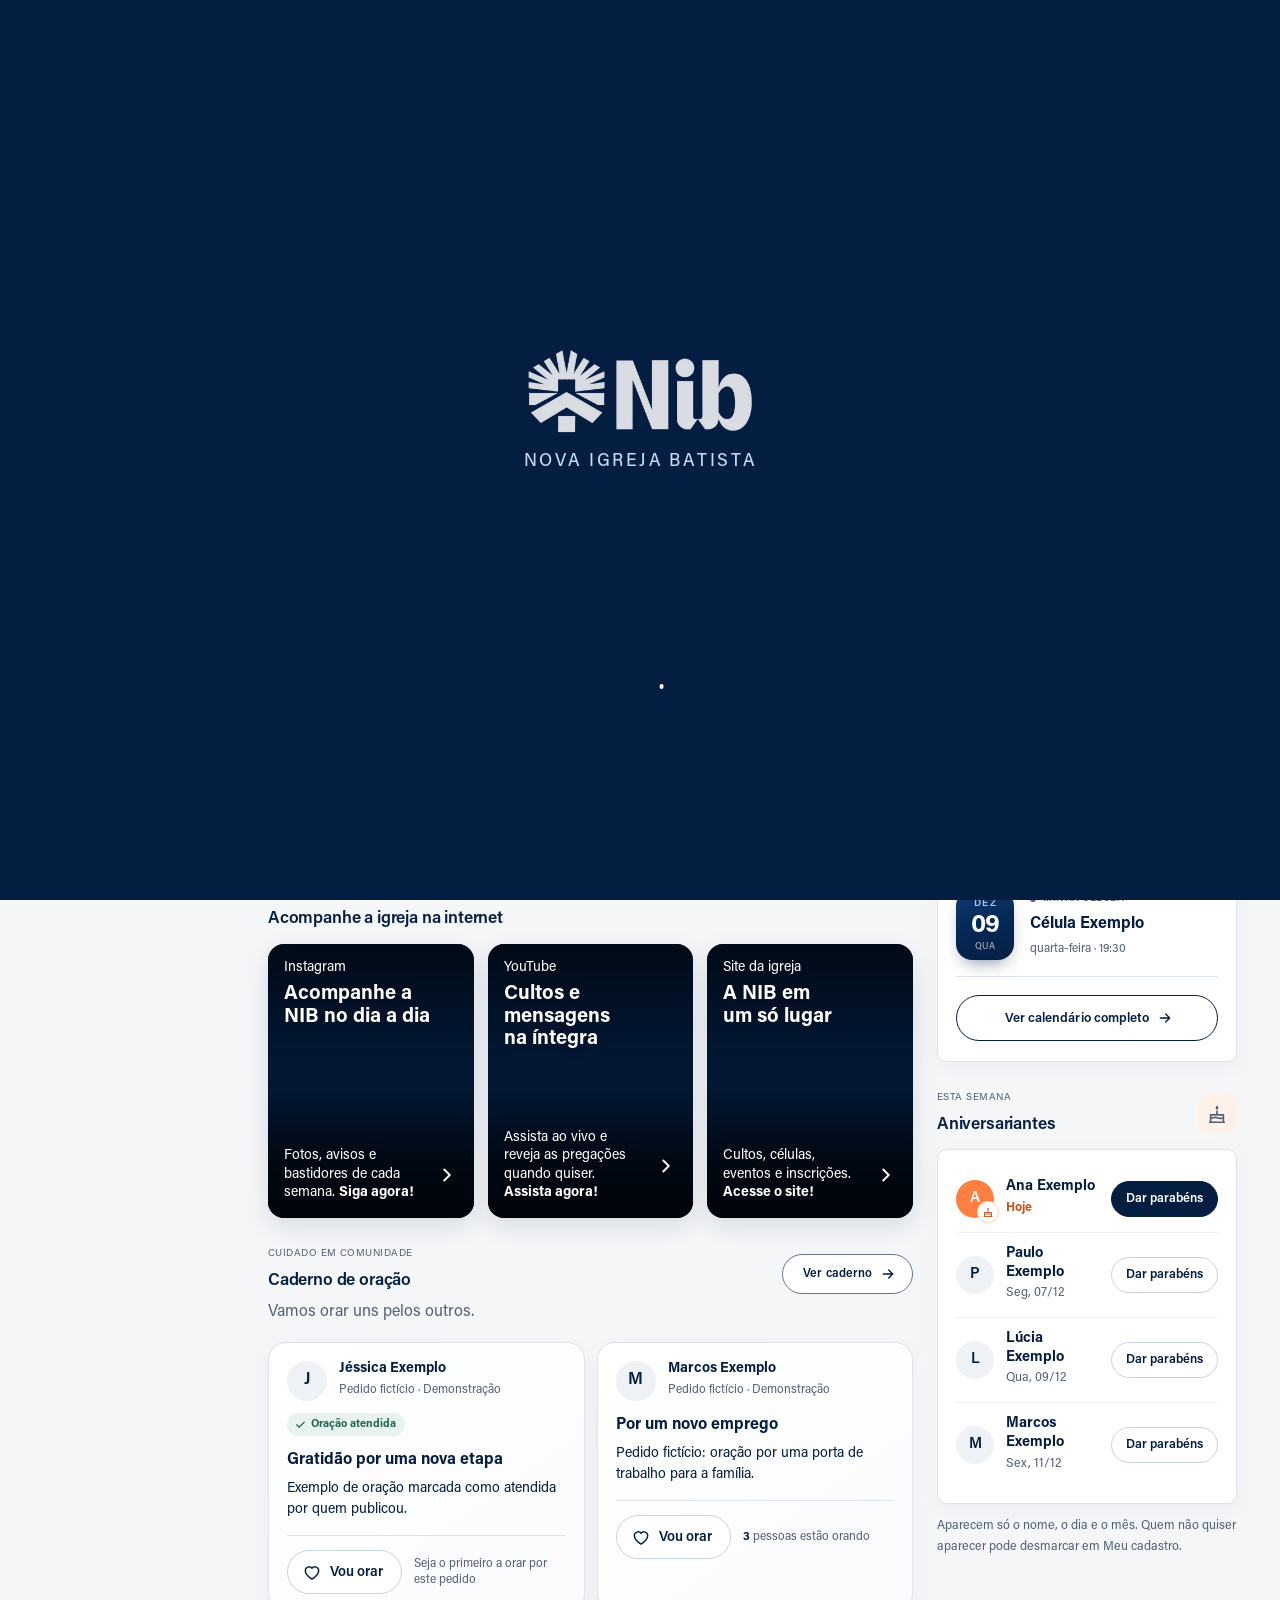
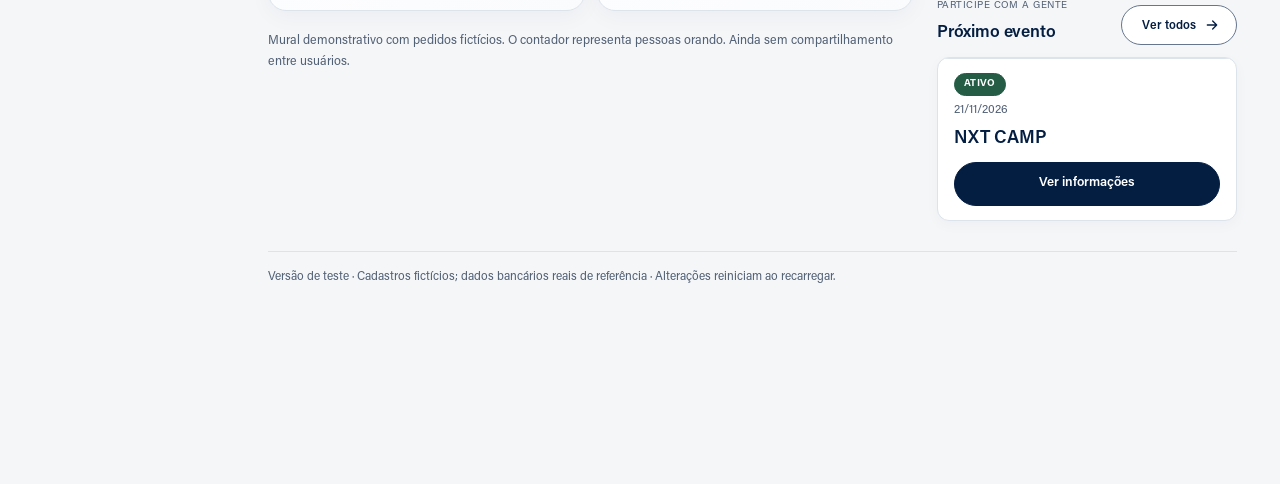
==== commit f1710a18: "App de teste em /app-teste (o subdomínio teste. fica para o site); app v203 - conta-lib: nib_base() " ====
--- a/aplicativo/index.html
+++ b/aplicativo/index.html
@@ -1,6 +1,7 @@
 <!doctype html>
 <html lang="pt-BR"><head><meta charset="utf-8"><meta name="viewport" content="width=device-width,initial-scale=1"><meta name="robots" content="noindex,nofollow"><meta name="color-scheme" content="light"><meta name="theme-color" content="#041e42"><link rel="manifest" href="manifest.webmanifest"><link rel="icon" type="image/png" sizes="192x192" href="assets/icons/icon-192.png"><link rel="apple-touch-icon" href="assets/icons/apple-touch-icon.png"><meta name="apple-mobile-web-app-capable" content="yes"><meta name="mobile-web-app-capable" content="yes"><meta name="apple-mobile-web-app-title" content="Nib"><meta name="apple-mobile-web-app-status-bar-style" content="default"><title>Nib · Nova Igreja Batista</title>
-<link rel="stylesheet" href="assets/painel-base.css"><link rel="stylesheet" href="assets/resumo-base.css"><link rel="stylesheet" href="assets/refino-mobile-base.css"><link rel="stylesheet" href="assets/layout-mobile-base.css"><link rel="stylesheet" href="assets/navegacao-base.css"><link rel="stylesheet" href="app.css"><link rel="stylesheet" href="install.css"><script src="assets/vendor/qrcode-generator-2.0.4.js" defer></script>
+<link rel="stylesheet" href="assets/painel-base.css"><link rel="stylesheet" href="assets/resumo-base.css"><link rel="stylesheet" href="assets/refino-mobile-base.css"><link rel="stylesheet" href="assets/layout-mobile-base.css"><link rel="stylesheet" href="assets/navegacao-base.css"><link rel="stylesheet" href="app.css"><link rel="stylesheet" href="install.css"><script src="ambiente.js"></script>
+<script src="assets/vendor/qrcode-generator-2.0.4.js" defer></script>
 <script src="pix.js" defer></script>
 <script src="verses.js" defer></script>
 <script src="daily-content.js" defer></script><script src="moderation.js" defer></script><script src="icons.js" defer></script><script src="admin.js" defer></script><script src="site-data.js" defer></script><script src="install.js" defer></script><script src="conta.js" defer></script><script src="app.js" defer></script></head>
--- a/aplicativo/app.css
+++ b/aplicativo/app.css
@@ -376,12 +376,12 @@
 #nib-proposta .agenda-list p{font-size:12px;line-height:1.5;margin:0;color:#536176}
 @media(max-width:600px){#nib-proposta .daily-verse{padding:20px}#nib-proposta .daily-verse blockquote{font-size:18px}#nib-proposta .agenda-heading{flex-wrap:wrap}#nib-proposta .menu-profile-card{padding:16px;gap:10px}#nib-proposta #mobile-navigation .menu-grid{padding:4px 14px}#nib-proposta #mobile-navigation .menu-grid a{column-gap:12px}}
 /* Curadoria: seis acessos equilibrados, formulários mais legíveis. */
-@media(max-width:820px){#nib-proposta main .quick-action:last-child{grid-column:auto}#nib-proposta .home-events{grid-template-columns:1fr}#nib-proposta .home-events .event{display:grid;grid-template-columns:minmax(100px,.8fr) minmax(0,1.2fr)}#nib-proposta .home-events .event-cover{align-self:center;border:0}#nib-proposta .home-events .event-content{padding:16px}#nib-proposta .home-events .event-date{font-size:11px}#nib-proposta .home-events h3{font-size:16px}}
+@media(max-width:820px){#nib-proposta main .quick-action:last-child{grid-column:auto}#nib-proposta .home-events{grid-template-columns:1fr}#nib-proposta .home-events .event{display:grid;grid-template-columns:minmax(100px,.8fr) minmax(0,1.2fr)}#nib-proposta .home-events .event-cover{align-self:center;border:0}#nib-proposta .home-events .event-content{padding:16px}#nib-proposta .home-events .event-date{font-size:12px}#nib-proposta .home-events h3{font-size:16px}}
 #nib-proposta .prayer-box{max-width:720px}
 #nib-proposta .prayer-box textarea{min-height:160px}
 #nib-proposta .menu-profile-card:focus-visible,#nib-proposta #mobile-navigation a:focus-visible{outline:3px solid #041e42;outline-offset:3px}
 #nib-proposta .header-date{display:none}
-@media(max-width:820px){#nib-proposta .brand-church{display:none}#nib-proposta .header-date{display:block;font-size:10px;font-weight:400;line-height:1.5;white-space:nowrap;color:#536176;letter-spacing:0}#nib-proposta>header .brand small{margin-top:4px}}
+@media(max-width:820px){#nib-proposta .brand-church{display:none}#nib-proposta .header-date{display:block;font-size:12px;font-weight:400;line-height:1.5;white-space:nowrap;color:#536176;letter-spacing:0}#nib-proposta>header .brand small{margin-top:4px}}
 
 /* Cabeçalho NIB: nome legível e data completa em linha própria. */
 #nib-proposta>header{height:auto;min-height:76px;flex-wrap:wrap;row-gap:8px}
@@ -451,7 +451,7 @@
 #nib-proposta .prayer-post-author{display:flex;align-items:center;gap:12px;flex-wrap:wrap;margin-bottom:22px}
 #nib-proposta .prayer-post-author .profile-avatar{width:40px;height:40px;flex-basis:40px;font-size:18px}
 #nib-proposta .prayer-post-author strong{font-size:15px;display:block}
-#nib-proposta .prayer-post-author small{display:block;color:#536176;font-size:11px;margin-top:5px}
+#nib-proposta .prayer-post-author small{display:block;color:#536176;font-size:12px;margin-top:5px}
 #nib-proposta .prayer-post-author>.tag{font-size:10px;color:#24674e;background:#e9f3ed;margin:0}
 #nib-proposta .prayer-post h3{font-size:18px;line-height:1.45;margin:0 0 12px;overflow-wrap:anywhere}
 #nib-proposta .prayer-post-footer{display:flex;gap:10px;align-items:center;flex-wrap:wrap;border-top:1px solid #dce3eb;padding-top:18px;margin-top:20px}
@@ -460,7 +460,7 @@
 #nib-proposta .prayer-support[aria-pressed=true]{background:#041e42;color:#fff;border-color:#041e42}
 #nib-proposta .prayer-support[aria-pressed=true] svg{fill:currentColor}
 #nib-proposta .support-count{min-width:18px;text-align:center}
-#nib-proposta .prayer-support-caption{font-size:11px;color:#536176}
+#nib-proposta .prayer-support-caption{font-size:12px;color:#536176}
 #nib-proposta .prayer-own-actions button{font-size:12px;min-height:44px}
 #nib-proposta #prayer-feed-title:focus{outline:none}
 @media(max-width:820px){#nib-proposta .prayer-feed{grid-template-columns:1fr}#nib-proposta .prayer-post{padding:22px}#nib-proposta .calendar-grid .calendar-day{min-height:44px}}
@@ -471,7 +471,7 @@
 #nib-proposta>header .brand>span{display:block;min-width:0;line-height:1.35}
 #nib-proposta>header .brand .header-date{display:block;position:static;margin:5px 0 0;font-size:12px;font-weight:400;line-height:1.45;color:#536176;white-space:normal;max-width:290px;letter-spacing:0}
 @media(min-width:821px){#nib-proposta>header{height:84px}#nib-proposta .layout>aside{top:84px;height:calc(100svh - 84px);min-height:calc(100svh - 84px)}}
-@media(max-width:820px){#nib-proposta>header{gap:10px;padding:12px 18px;min-height:90px}#nib-proposta>header .brand{flex:1 1 auto;font-size:14px;gap:8px}#nib-proposta>header .brand-logo{width:44px;height:36px}#nib-proposta>header .brand>span{padding-left:8px}#nib-proposta>header .brand .header-date{font-size:11px;max-width:100%;margin-top:4px}#nib-proposta .mobile-header-actions{gap:6px}}
+@media(max-width:820px){#nib-proposta>header{gap:10px;padding:12px 18px;min-height:90px}#nib-proposta>header .brand{flex:1 1 auto;font-size:14px;gap:8px}#nib-proposta>header .brand-logo{width:44px;height:36px}#nib-proposta>header .brand>span{padding-left:8px}#nib-proposta>header .brand .header-date{font-size:12px;max-width:100%;margin-top:4px}#nib-proposta .mobile-header-actions{gap:6px}}
 @media(max-width:350px){#nib-proposta>header{padding:10px 12px;gap:6px}#nib-proposta>header .brand{font-size:13px;gap:6px}#nib-proposta>header .brand-logo{width:38px}#nib-proposta>header .brand>span{padding-left:6px}#nib-proposta .mobile-header-actions{gap:4px}}
 /* Mensagens por finalidade: informação, confirmação e atenção. */
 #nib-proposta .message{background:#eaf2fb;color:#163e68;border:1px solid #57789f;border-left:4px solid #57789f;border-radius:14px;line-height:1.6}
@@ -762,7 +762,7 @@
 #nib-proposta .calendar-selection .day-entries li[data-kind=escola]::before{background:#24674e}
 #nib-proposta .calendar-selection .day-entries li[data-kind=evento]::before{background:#b64e1a}
 #nib-proposta .calendar-selection .day-entries time{flex:0 0 62px;min-width:0;padding:8px 0;border-radius:10px;background:#fff;box-shadow:inset 0 0 0 1px #dce3eb;text-align:center;font:700 15px/1.1 var(--nib-font);color:#041e42}
-#nib-proposta .calendar-selection .day-entries time.is-tbd{font-size:10px;font-weight:600;line-height:1.25;color:#536176;padding:7px 0}
+#nib-proposta .calendar-selection .day-entries time.is-tbd{font-size:12px;font-weight:600;line-height:1.25;color:#536176;padding:7px 0}
 #nib-proposta .calendar-selection .day-entries strong{display:block;font-size:15px;line-height:1.35;color:#041e42}
 #nib-proposta .calendar-selection .day-entries p{margin:5px 0 0;font-size:12px}
 #nib-proposta .day-empty{margin:16px 0 0;font-size:14px;color:#536176}
@@ -862,7 +862,7 @@
 #nib-proposta .home-events-block>.section-heading h2{margin:0}
 /* Versículo escolhido pela igreja */
 #nib-proposta .verse-ref{display:flex;flex-direction:column;gap:4px;min-width:0}
-#nib-proposta .verse-pick{font-size:11px;font-weight:500;color:#c9d8ec}
+#nib-proposta .verse-pick{font-size:12px;font-weight:500;color:#c9d8ec}
 #nib-proposta .verse-admin textarea{min-height:96px}
 #nib-proposta .verse-admin-now{padding:10px 14px;border-radius:12px;background:#eef2f7;font-size:13px;color:#41506a}
 #nib-proposta .verse-admin-now b{color:#041e42}
@@ -917,7 +917,7 @@
 #nib-proposta .campaign-bar span{display:block;width:0;transition:width .6s cubic-bezier(.16,1,.3,1);height:100%;border-radius:inherit;background:linear-gradient(90deg,#2463a6,#041e42)}
 #nib-proposta .campaign-stats{display:grid;grid-template-columns:1fr 1fr;gap:10px;margin:14px 0 0}
 #nib-proposta .campaign-stats div{padding:12px;border-radius:14px;background:#f3f6fa}
-#nib-proposta .campaign-stats dt{font-size:11px;color:#536176}
+#nib-proposta .campaign-stats dt{font-size:12px;color:#536176}
 #nib-proposta .campaign-stats dd{margin:4px 0 0;font-size:18px;font-weight:700;color:#041e42}
 
 /* Contribuição: cabeçalho das etapas, stepper e tela compacta */
@@ -1037,7 +1037,7 @@
 #nib-proposta .admin-upcoming small{font-size:12px;color:#536176}
 #nib-proposta .admin-when{flex:0 0 58px;display:flex;flex-direction:column;align-items:center;padding:7px 4px;border-radius:12px;background:#f3f6fa}
 #nib-proposta .admin-when strong{font-size:13px;color:#041e42;text-transform:capitalize}
-#nib-proposta .admin-when small{font-size:11px;color:#536176}
+#nib-proposta .admin-when small{font-size:12px;color:#536176}
 #nib-proposta a.admin-external{display:inline-flex;margin-top:6px;text-decoration:none}
 #nib-proposta .admin-intro p{margin:0 0 18px;font-size:14px;line-height:1.55;color:#536176;max-width:62ch}
 #nib-proposta .admin-people{display:grid;grid-template-columns:repeat(auto-fill,minmax(300px,1fr));gap:18px;align-items:start}
@@ -1786,7 +1786,7 @@
   #nib-proposta .home-desk{display:grid;grid-template-columns:minmax(0,1fr) 340px;gap:28px;align-items:start}
   #nib-proposta .home-col,#nib-proposta .home-rail{display:flex;flex-direction:column;gap:28px;min-width:0}
   #nib-proposta .home-col>*,#nib-proposta .home-rail>*{margin:0!important}
-  #nib-proposta .home-col>section:not(.box):not(.daily-verse),#nib-proposta .home-rail>section:not(.box){padding-top:0!important}
+  #nib-proposta .home-col>section:not(.box,.daily-verse,.checkin-card,.home-notice,.pil-studio),#nib-proposta .home-rail>section:not(.box,.checkin-card,.home-notice,.pil-studio){padding-top:0!important}
   #nib-proposta .home-desk .social-box{padding:11px 12px;gap:10px;font-size:14px;line-height:1.3}
   #nib-proposta .home-desk .social-kicker{font-size:14px}
   #nib-proposta .home-desk .daily-verse{min-height:0;padding:26px 30px}
@@ -2853,10 +2853,51 @@
  #nib-proposta .layout>aside nav a:not([aria-current=page]):hover{background:#ffffff14;color:#fff;border-color:transparent}
  #nib-proposta .layout>aside nav a[aria-current=page],#nib-proposta .layout>aside nav a[aria-current=page]:hover{background:#eaf2fb;color:#041e42;border-color:transparent;box-shadow:none}
 }
-/* "Ver o app como" no topo, à direita (só computador; no celular fica no menu). */
-#nib-proposta .header-view-as[hidden]{display:none}
 /* Com o seletor no topo, a faixa "Vendo como" dentro da página sai no computador (ficaria repetida). */
 @media(min-width:821px){#nib-proposta:has(#header-view-as:not([hidden])) #view-as-bar{display:none}}
-#nib-proposta .header-view-as .view-as-menu{display:flex;align-items:center;gap:10px;margin:0;padding:5px 5px 5px 14px;border:1px solid #f0d78c;border-radius:999px;background:#fff6db}
-#nib-proposta .header-view-as .view-as-menu label{margin:0;color:#6b5200;font-size:11px;letter-spacing:.1em;white-space:nowrap}
-#nib-proposta .header-view-as .view-as-menu select{width:auto;min-width:176px;min-height:38px;padding:0 38px 0 14px;background-position:right 12px center;background-size:16px;font-size:14px}
+/* v198: seletor do topo sem o bloco amarelo, alinhado à margem direita dos blocos da página. */
+#nib-proposta .header-view-as[hidden]{display:none}
+@media(min-width:821px){#nib-proposta>header .header-right{margin-right:var(--nib-topo-dir,0px)}}
+#nib-proposta .header-view-as .view-as-menu{display:flex;align-items:center;gap:12px;margin:0;padding:0;border:0;background:none}
+#nib-proposta .header-view-as .view-as-menu label{margin:0;color:#536176;font-size:13px;font-weight:500;letter-spacing:0;text-transform:none;white-space:nowrap}
+#nib-proposta .header-view-as .view-as-menu select{width:auto;min-width:200px}
+/* v198: caixa de seleção padrão do app (todas as telas): seta própria, passagem do mouse e foco com anel azul.
+   Dentro de formulários ela segue a altura, a borda e o canto dos campos ao lado; os seletores soltos (topo, filtros, "Ver o app como") usam o visual arredondado. */
+#nib-proposta select:not([multiple]),#nib-proposta .auth-form select.auth-select{padding-right:46px;background-color:#fff;background-image:url("data:image/svg+xml,%3Csvg xmlns='http://www.w3.org/2000/svg' viewBox='0 0 24 24' fill='none' stroke='%23041e42' stroke-width='2.2' stroke-linecap='round' stroke-linejoin='round'%3E%3Cpath d='m7 10 5 5 5-5'/%3E%3C/svg%3E");background-repeat:no-repeat;background-position:right 15px center;background-size:18px;color:#041e42;-webkit-appearance:none;appearance:none;cursor:pointer;transition:border-color .2s ease,box-shadow .2s ease}
+#nib-proposta :is(.header-view-as,.view-as-menu,.view-as-bar,.mem-filter-row) select,#nib-proposta .layout>aside .view-as-menu select{box-sizing:border-box;min-height:48px;padding:12px 46px 12px 16px;border:1px solid #c9d2de;border-radius:14px;background-color:#fff;background-position:right 15px center;background-size:18px;box-shadow:0 1px 2px #041e420f;font:inherit;font-size:16px;font-weight:600;line-height:1.3}
+#nib-proposta .header-view-as .view-as-menu select,#nib-proposta .view-as-bar select{min-height:42px;padding-top:9px;padding-bottom:9px;font-size:15px}
+#nib-proposta .view-as-bar select{border-radius:999px;border-color:#d9c27a}
+@media(hover:hover){#nib-proposta select:not([multiple]):not(:disabled):hover{border-color:#8fa3bd;box-shadow:0 2px 6px #041e4214}}
+#nib-proposta select:not([multiple]):focus-visible{outline:none;border-color:#2463a6;box-shadow:0 0 0 4px #2463a62e}
+#nib-proposta select:not([multiple]):disabled{background-color:#f3f5f8;color:#8a97a8;cursor:not-allowed}
+@media(prefers-reduced-motion:reduce){#nib-proposta select{transition:none}}
+#nib-proposta .mem-filter-row>button{min-height:48px}
+#nib-proposta .profile-edit select{border-radius:8px;padding-right:46px}
+/* v198: no topo, o seletor ganha o ícone de olho à esquerda (o mesmo da faixa "Vendo como"). */
+#nib-proposta .header-view-as .view-as-menu select{padding-left:44px;background-image:url("data:image/svg+xml,%3Csvg xmlns='http://www.w3.org/2000/svg' viewBox='0 0 24 24' fill='none' stroke='%23a8441a' stroke-width='1.9' stroke-linecap='round' stroke-linejoin='round'%3E%3Cpath d='M2 12s3.5-7 10-7 10 7 10 7-3.5 7-10 7S2 12 2 12z'/%3E%3Ccircle cx='12' cy='12' r='3'/%3E%3C/svg%3E"),url("data:image/svg+xml,%3Csvg xmlns='http://www.w3.org/2000/svg' viewBox='0 0 24 24' fill='none' stroke='%23041e42' stroke-width='2.2' stroke-linecap='round' stroke-linejoin='round'%3E%3Cpath d='m7 10 5 5 5-5'/%3E%3C/svg%3E");background-position:left 15px center,right 15px center;background-size:19px,18px;background-repeat:no-repeat}
+/* v199 (computador): blocos menos alongados em telas largas (pedido de Hilton, 26/11/2026).
+   O conteúdo para em 1240 px em todas as telas (o seletor do topo fica sempre no mesmo lugar). */
+@media(min-width:821px){
+ #nib-proposta .layout>main{max-width:1240px}
+}
+/* Lista de Pílulas em duas colunas quando há espaço, para o card não esticar. */
+@media(min-width:1360px){#nib-proposta .pil-list{grid-template-columns:repeat(2,minmax(0,1fr))}#nib-proposta .pil-item{display:flex;flex-direction:column}#nib-proposta .pil-item>.pil-card{flex:1}}
+/* v199: bloco "Cadastrar evento" na Agenda (só administração). */
+#nib-proposta .agenda-admin{margin-top:24px}
+#nib-proposta .agenda-admin>p{margin:6px 0 18px;color:#536176}
+#nib-proposta .agenda-admin-form{display:grid;grid-template-columns:repeat(2,minmax(0,1fr));gap:14px 18px}
+#nib-proposta .agenda-admin-form>label:not(.check){display:flex;flex-direction:column;gap:6px;margin:0;font-weight:600;font-size:14px;color:#041e42}
+#nib-proposta .agenda-admin-form>label[hidden]{display:none}
+#nib-proposta .agenda-admin-full{grid-column:1/-1}
+#nib-proposta .agenda-admin-form .form-actions{margin:4px 0 0}
+#nib-proposta .agenda-app-list{margin-top:24px;padding-top:20px;border-top:1px solid #dce3eb}
+#nib-proposta .agenda-app-list h3{margin:0 0 10px;font-size:16px}
+#nib-proposta .agenda-app-list ul{list-style:none;margin:0;padding:0;display:grid;gap:10px}
+#nib-proposta .agenda-app-list li{display:flex;align-items:center;justify-content:space-between;gap:14px;padding:12px 14px;border:1px solid #e3e9f0;border-radius:14px;background:#f8fafc}
+#nib-proposta .agenda-app-list li strong{display:block;font-size:15px}
+#nib-proposta .agenda-app-list li small{display:block;color:#536176;font-size:13px}
+#nib-proposta .agenda-app-list .aviso-remove{flex:0 0 auto;margin:0}
+@media(max-width:820px){#nib-proposta .agenda-admin-form{grid-template-columns:1fr}}
+/* v200: no computador, o conteúdo começa junto do menu (sem sobra à esquerda) e a largura acompanha a tela:
+   cerca de 80% da largura da janela, entre 1100 e 1480 px. O que sobra fica à direita, proporcional. */
+@media(min-width:821px){#nib-proposta .layout>main{max-width:clamp(1100px,80vw,1480px);margin-left:0;margin-right:auto}}
